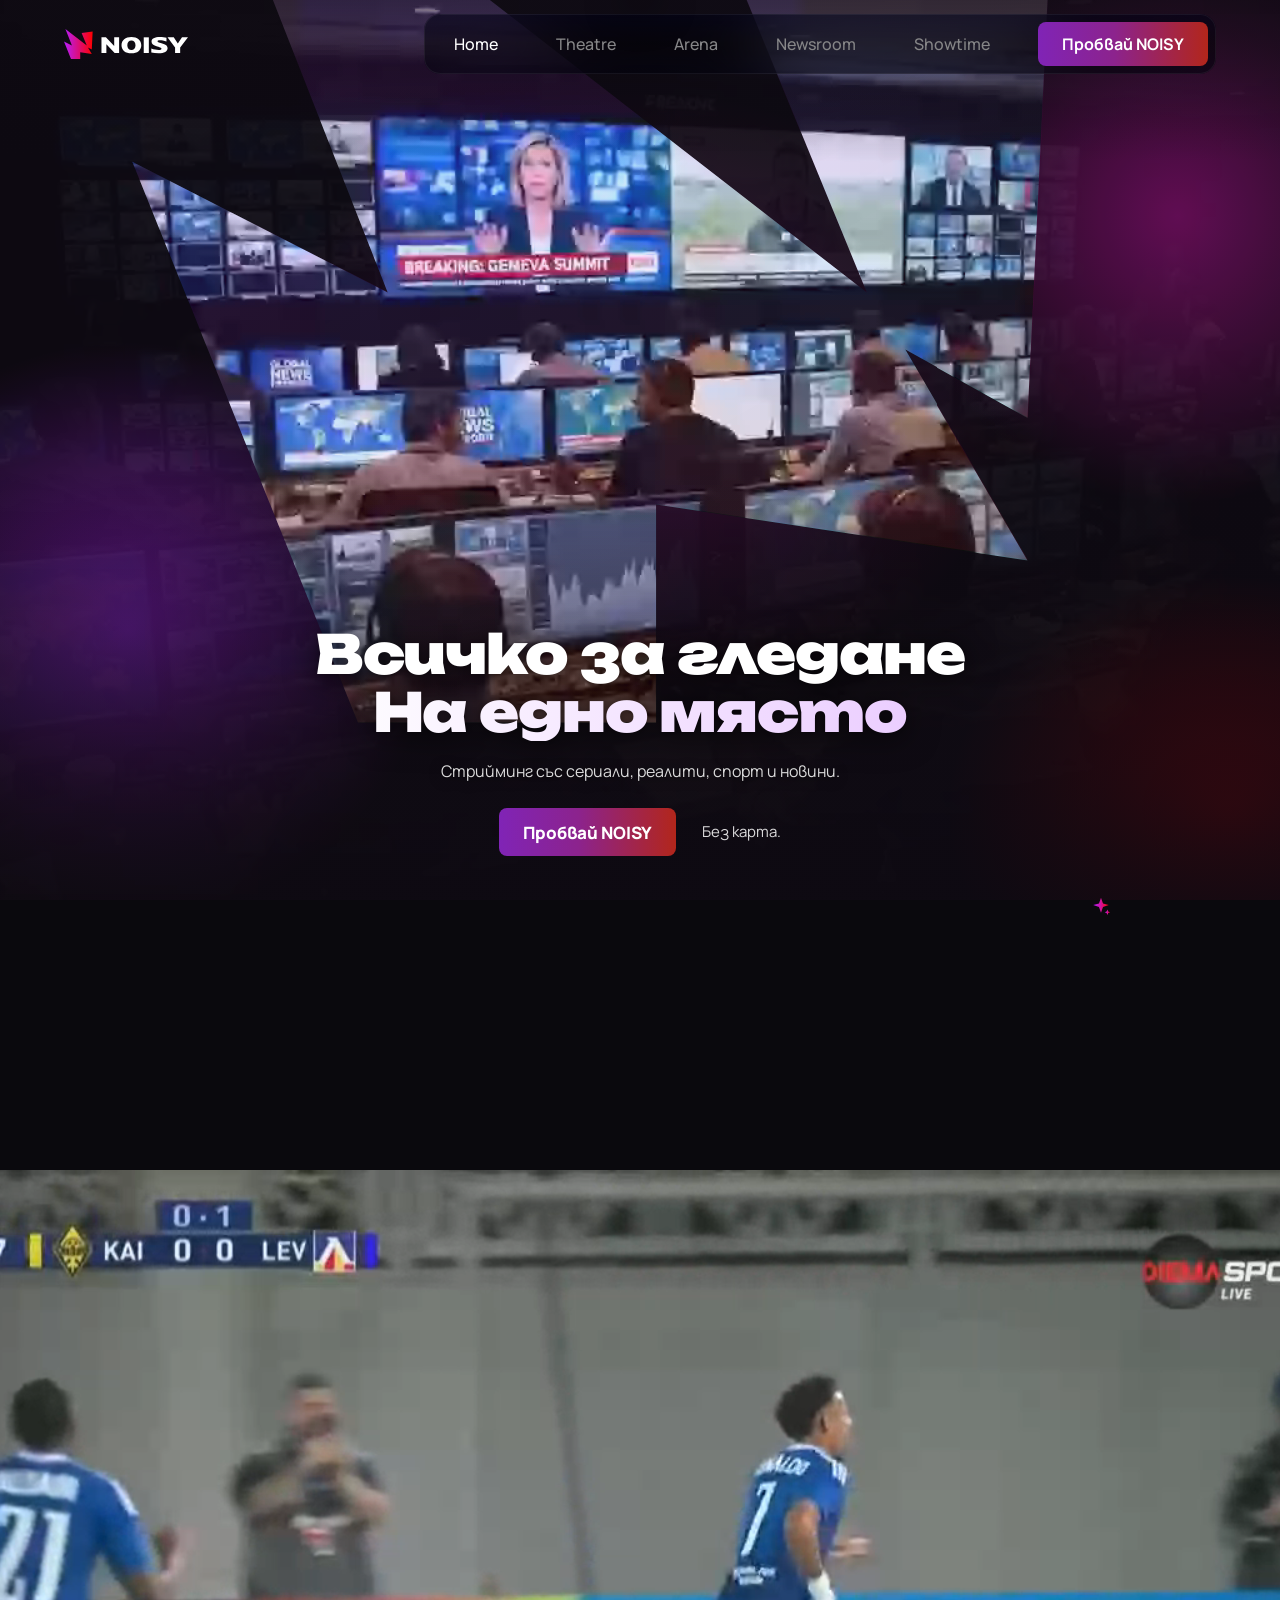
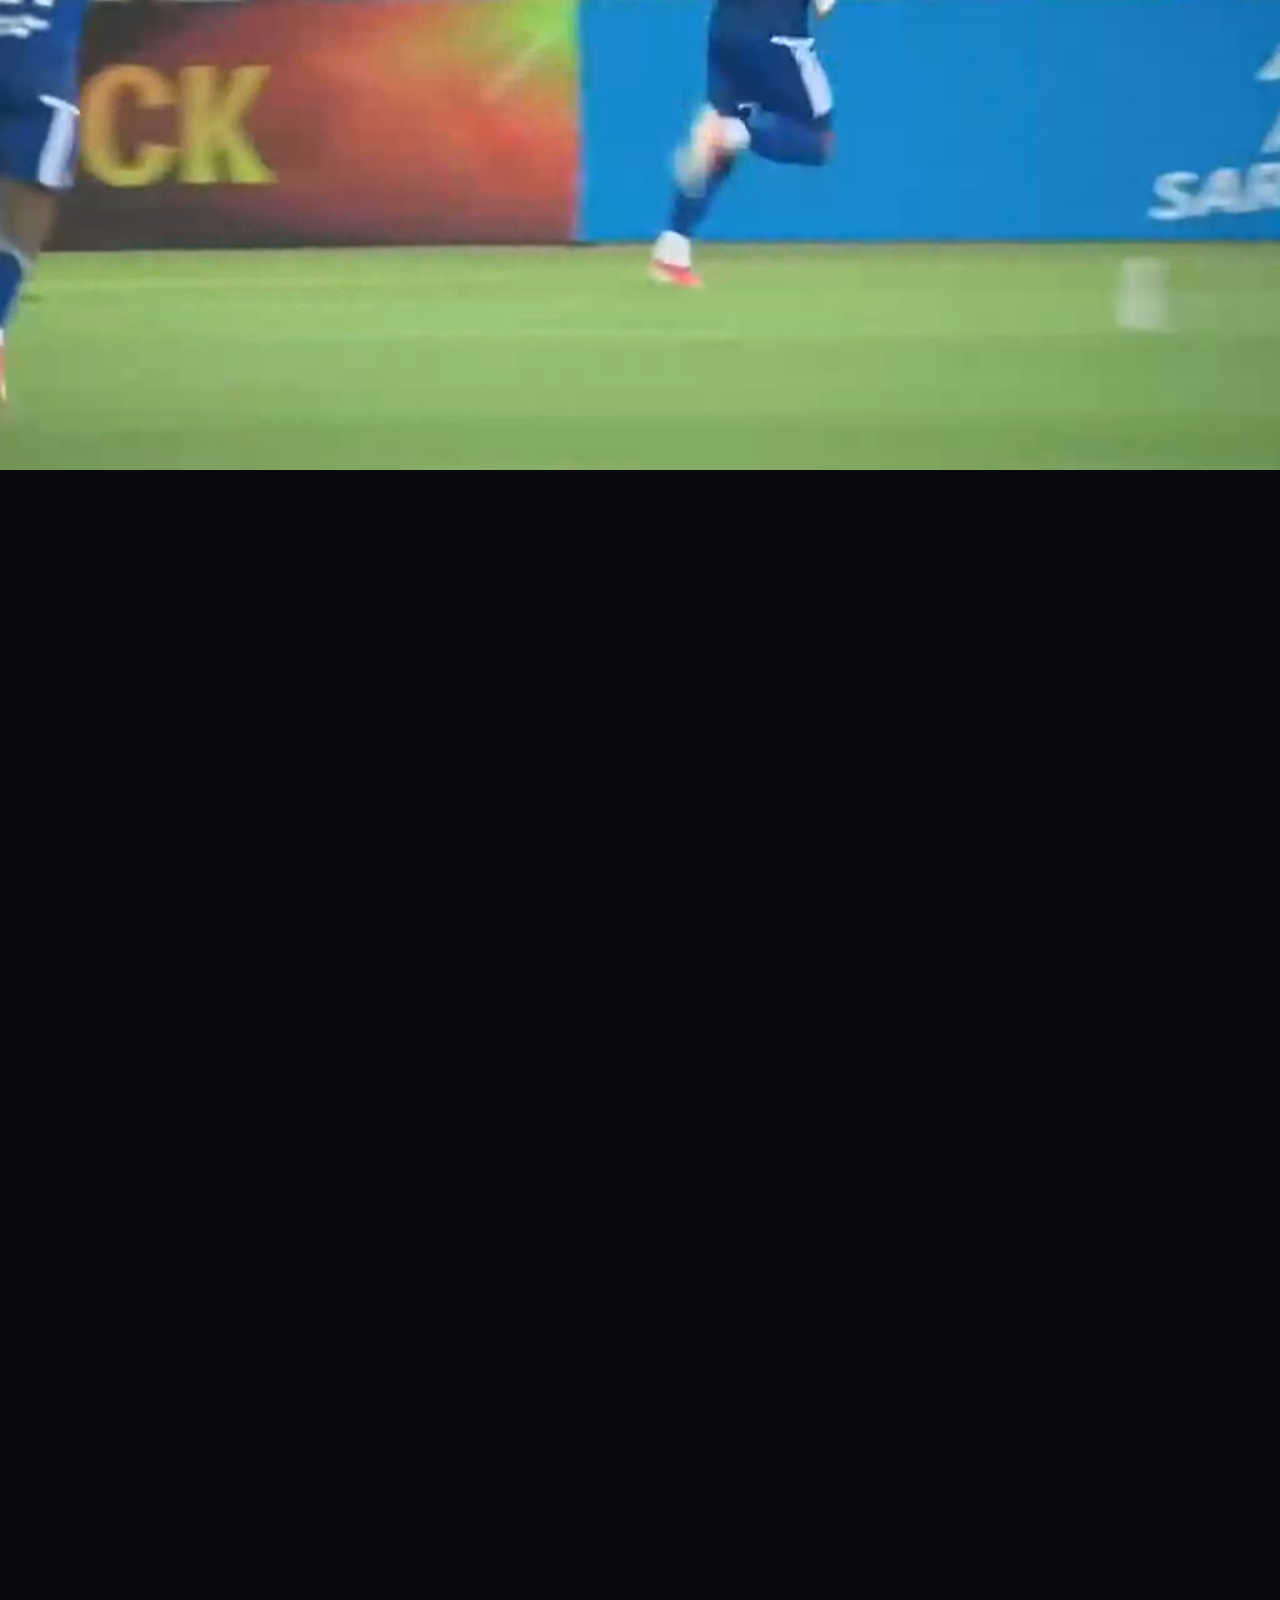
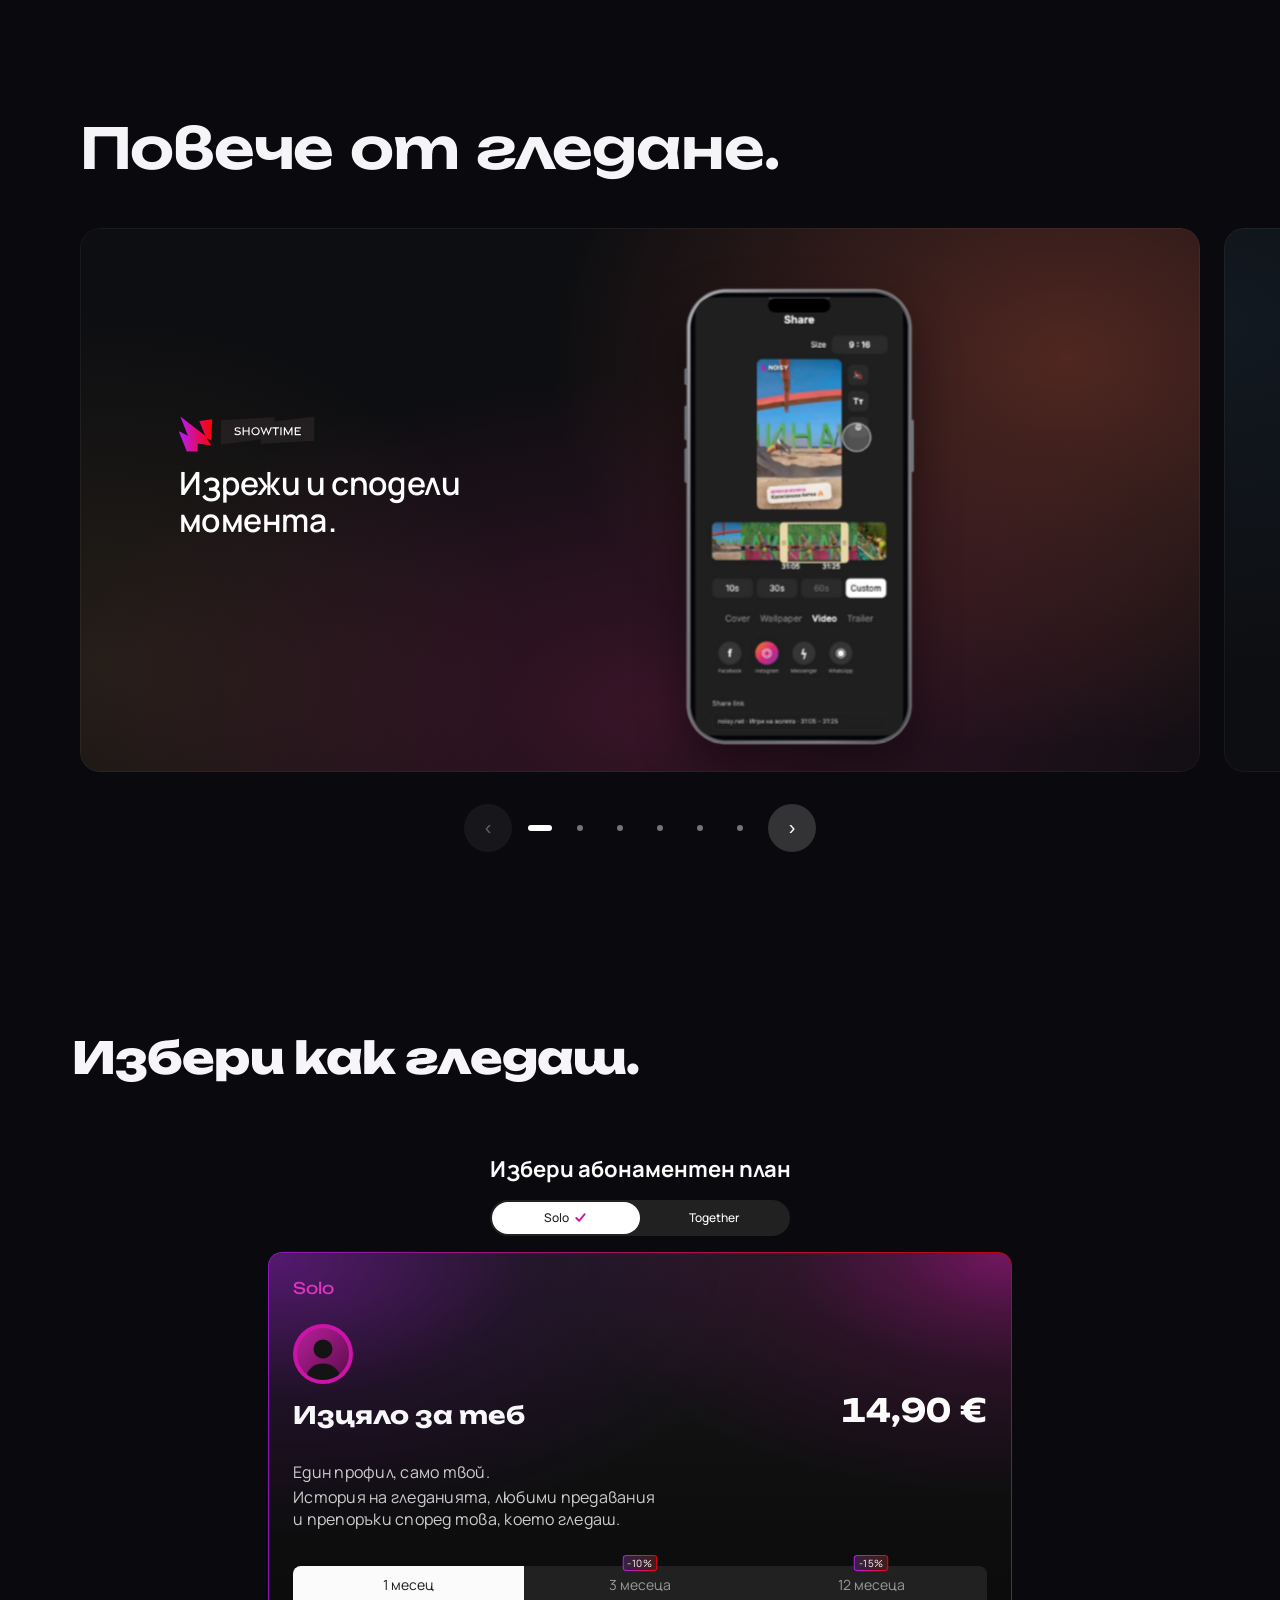
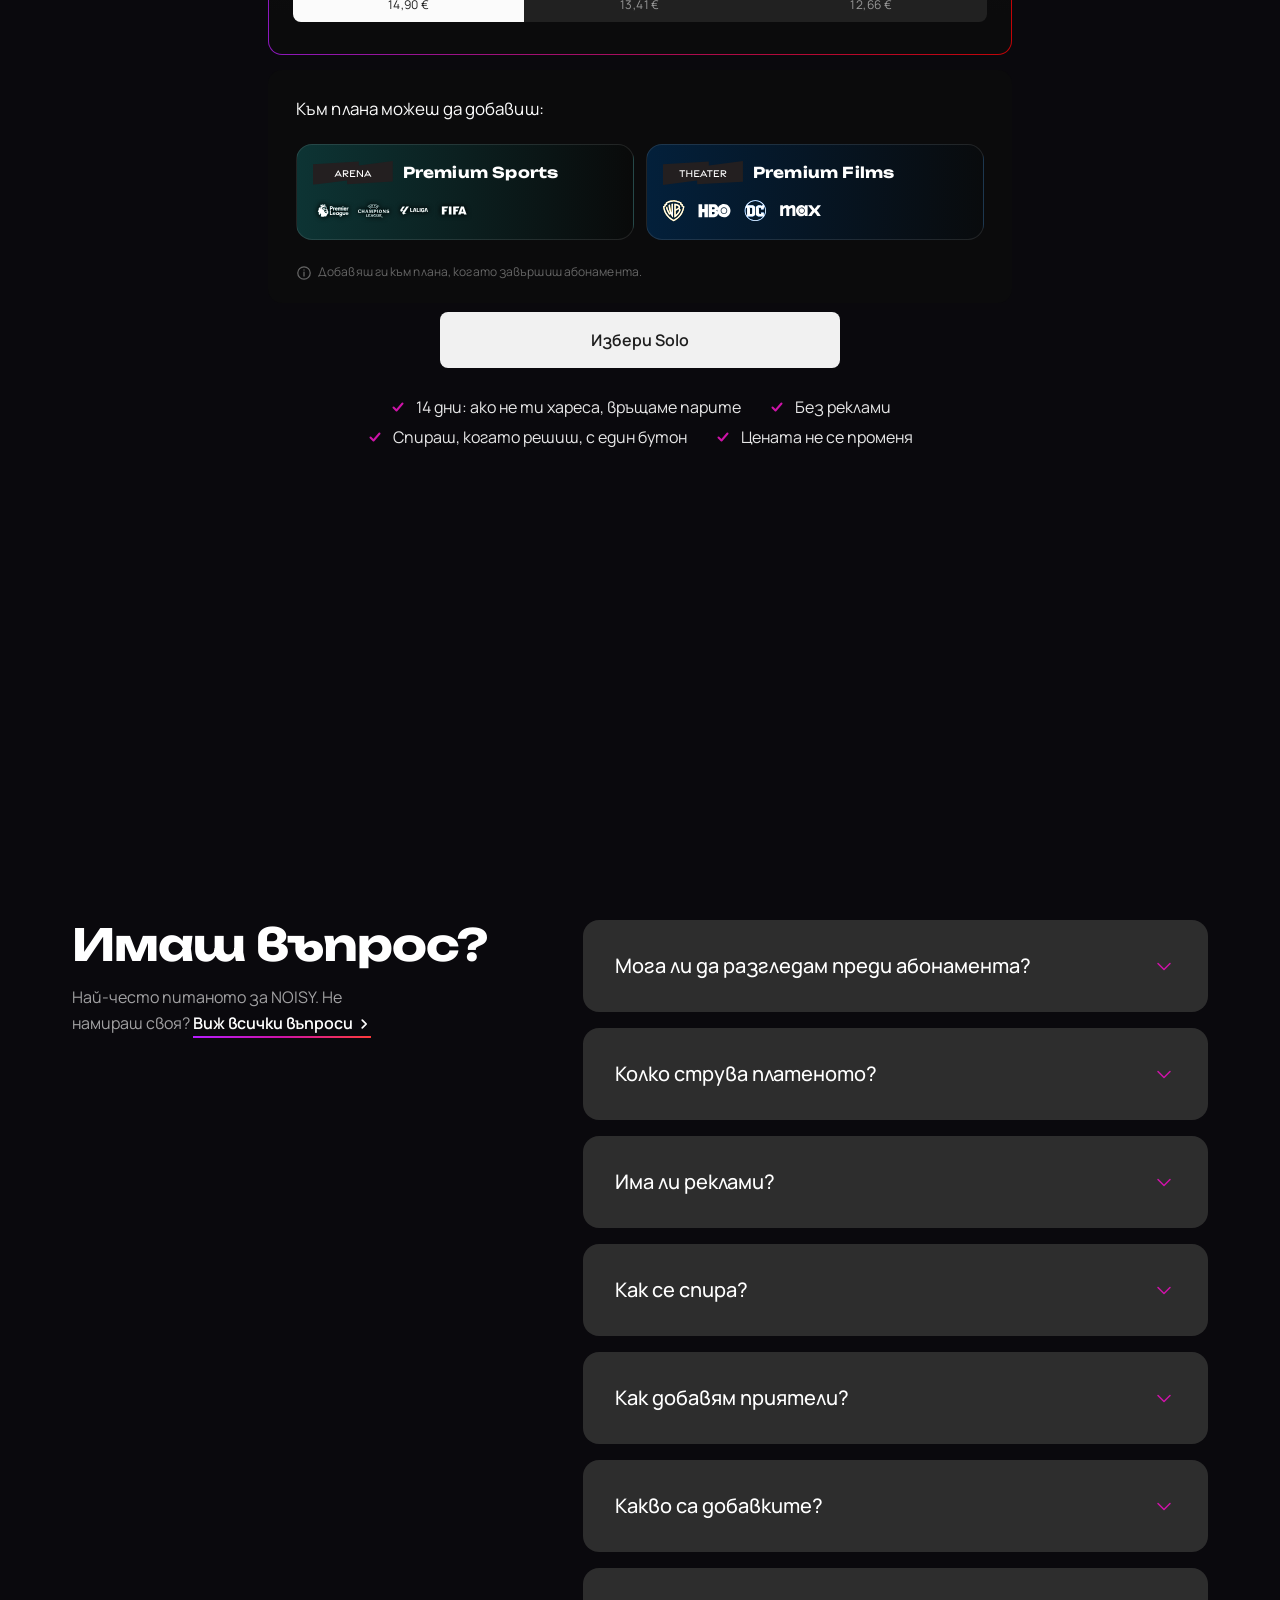
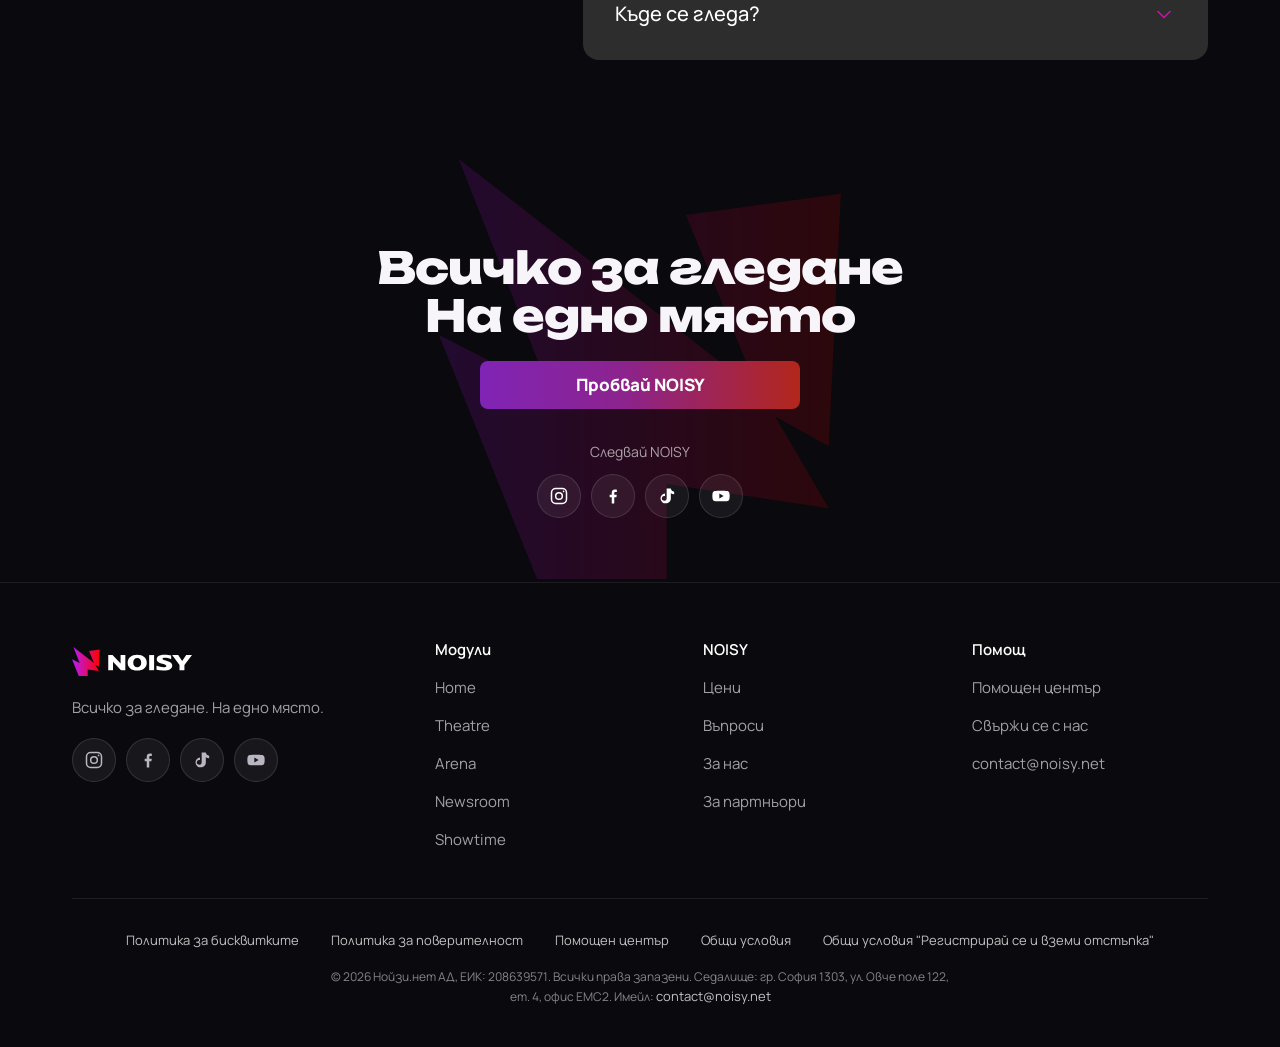
==== index.html @ 82e8d41b "v28: hero fits viewport, CTA no longer cut on short laptop screens Co-Authored-By: Claude Opus 5.5 <" ====
<!doctype html>
<html lang="bg">
<head><script>/* ако браузърът не пуска H.264 (напр. Chromium), видеата се зареждат като WebM */(function(){var t=document.createElement('video');if(t.canPlayType('video/mp4; codecs="avc1.42E01E"'))return;var sw=function(u){return typeof u=='string'?u.replace(/\.mp4(\?|#|$)/,'.webm$1'):u};var P=HTMLMediaElement.prototype,d=Object.getOwnPropertyDescriptor(P,'src');Object.defineProperty(P,'src',{get:d.get,set:function(u){d.set.call(this,sw(u))},configurable:true});var sa=Element.prototype.setAttribute;P.setAttribute=function(n,v){return sa.call(this,n,n==='src'?sw(v):v)};function fix(){[].forEach.call(document.querySelectorAll('video[src],video source[src]'),function(x){var s=x.getAttribute('src');if(/\.mp4/.test(s)){sa.call(x,'src',sw(s));var v=x.closest?x.closest('video'):x;if(v){v.load();if(v.autoplay){var p=v.play();if(p&&p.catch)p.catch(function(){})}}}})}document.addEventListener('DOMContentLoaded',fix)})();</script>
<meta charset="utf-8"><meta name="description" content="NOISY: сериали, реалити, спорт и новини на едно място. Без реклами."><meta name="theme-color" content="#0A090D"><link rel="icon" type="image/svg+xml" href="assets/symbol.svg"><meta property="og:title" content="NOISY"><meta property="og:description" content="Всичко за гледане на едно място."><meta property="og:image" content="vid/kap.jpg">
<link rel="icon" href="assets/logo.svg" type="image/svg+xml">
<meta name="viewport" content="width=device-width, initial-scale=1, viewport-fit=cover">
<title>NOISY · v28</title>
<meta name="description" content="Сериали и филми, реалити, спорт на живо и новини на едно място. Пробвай NOISY.">
<link rel="preconnect" href="https://fonts.googleapis.com">
<link rel="preconnect" href="https://fonts.gstatic.com" crossorigin>
<link href="https://fonts.googleapis.com/css2?family=Manrope:wght@400;500;600;700;800&family=Unbounded:wght@400;500;600;700&family=Roboto:wght@400&display=swap" rel="stylesheet">
<style>
/* NOISY v8 · по целия разговор от 05.10 + бележките на Коста от вечерта. Мобилно първо.
   Горе е съдържанието: интро → хиро (Apple галерията се подава отдолу) → телевизорът → плаващите клипове (като Netflix Ads)
   → функциите (Apple „Get the highlights“ с видео и истинските екрани от Figma) → споделяне → Showtime → рийлове скоро
   → цени → устройства → ЧЗВ → футър. Кадрите са за вътрешен мокъп (img/SOURCES.md, vid/SOURCES.md). */
:root{
  --bg:#0A090D;--bg2:#101016;--card:#18171E;--card2:#232229;
  --ink:#F7F5FA;--mute:rgba(247,245,250,.68);--dim:rgba(247,245,250,.46);--line:rgba(255,255,255,.1);--line2:rgba(255,255,255,.2);
  --magenta:#CE13A8;--red:#FF0000;
  --spectrum:linear-gradient(90deg,#B61DFF 0%,#CE13A8 33%,#FF0000 100%);
  --ease:cubic-bezier(.4,0,.6,1);--out:cubic-bezier(.2,.7,.2,1);
  --g:16px;
  color-scheme:dark;
}
@media (min-width:768px){:root{--g:32px}}
*{box-sizing:border-box}
html{-webkit-text-size-adjust:100%;scroll-behavior:smooth;overflow-x:clip}
body{margin:0;background:var(--bg);color:var(--ink);font-family:Manrope,system-ui,-apple-system,sans-serif;font-size:17px;line-height:1.5;overflow-x:clip;-webkit-font-smoothing:antialiased}
a{color:inherit;text-decoration:none}
button{font:inherit;color:inherit}
img,video{display:block;max-width:100%}
.num{font-family:Unbounded,Manrope,sans-serif;font-weight:700;font-variant-numeric:tabular-nums}
.w{max-width:1200px;margin:0 auto;padding:0 var(--g)}
:focus-visible{outline:2px solid #fff;outline-offset:3px;border-radius:8px}
.btn{display:inline-flex;align-items:center;justify-content:center;gap:8px;min-height:48px;padding:0 24px;border-radius:980px;border:0;cursor:pointer;font-weight:800;font-size:17px;white-space:nowrap;transition:transform .3s var(--ease),box-shadow .3s var(--ease),background .3s var(--ease)}
.btn-p{background:var(--spectrum);color:#fff}
.btn-p:hover{transform:translateY(-1px);box-shadow:0 12px 36px rgba(206,19,168,.4)}
.btn-s{background:rgba(255,255,255,.08);box-shadow:inset 0 0 0 1px var(--line2)}
.btn-s:hover{background:rgba(255,255,255,.14)}
.chip{display:inline-flex;align-items:center;gap:6px;height:28px;padding:0 11px;border-radius:980px;background:rgba(10,9,13,.62);font-size:12px;font-weight:700;white-space:nowrap;backdrop-filter:blur(12px);-webkit-backdrop-filter:blur(12px);box-shadow:inset 0 0 0 1px rgba(255,255,255,.14)}
.chip.live{background:var(--red);box-shadow:none}
.chip.free{background:#1F7A4D;box-shadow:none}
.chip.live::before{content:"";width:6px;height:6px;border-radius:50%;background:#fff;animation:pulse 1.6s var(--ease) infinite}
@keyframes pulse{50%{opacity:.3}}
.anchor{position:relative}
.sec{padding:88px 0 0}
@media (min-width:1024px){.sec{padding:128px 0 0}}
.kick{font-size:14px;font-weight:700;color:var(--mute);margin:0 0 10px}
.h2{font-size:32px;line-height:1.08;letter-spacing:-.02em;font-weight:800;margin:0}
.lead{font-size:17px;color:var(--mute);margin:12px 0 0;max-width:46ch}
@media (min-width:1024px){.h2{font-size:53px}.lead{font-size:19px}}
/* появяване при скрол (Лили: scroll-triggered reveals) */
/* появяване при скрол (Лили: scroll-triggered reveals). Мазно като Apple: дълга крива, малко движение, леко размазване, елементите влизат един след друг */
:root{--rev:cubic-bezier(.16,1,.3,1)}
.rv,.rvk > *{opacity:0;transform:translate3d(0,36px,0) scale(.985);filter:blur(6px);transition:opacity 1.1s var(--rev),transform 1.2s var(--rev),filter 1.1s var(--rev);transition-delay:calc(var(--d,0) * 1ms);will-change:opacity,transform}
.rv.in,.rvk.in > *{opacity:1;transform:none;filter:none}
.rv.d1{--d:90}.rv.d2{--d:180}.rv.d3{--d:270}
.rvk.in > :nth-child(2){--d:80}.rvk.in > :nth-child(3){--d:160}.rvk.in > :nth-child(4){--d:240}.rvk.in > :nth-child(5){--d:320}.rvk.in > :nth-child(6){--d:400}.rvk.in > :nth-child(7){--d:480}
/* телевизорът и каруселът се „отварят“ при влизане */
.grow{transform:scale(.92);opacity:.4;border-radius:28px;transition:transform 1.3s var(--rev),opacity 1s var(--rev)}
.grow.in{transform:none;opacity:1}
/* хирото леко се отдалечава, докато скролваш (само transform, без да тежи) */
.hin{transform:translate3d(0,calc(var(--hp,0) * -60px),0);opacity:calc(1 - var(--hp,0) * 1.2)}

/* ===== v9 · съобщения от групата, които изскачат отдясно (идеята от v5), по едно при влизане в секция ===== */
.toast{position:fixed;right:12px;bottom:92px;z-index:55;width:min(270px,calc(100vw - 96px));display:flex;gap:10px;align-items:flex-start;padding:10px 12px;border-radius:18px;background:rgba(20,20,24,.94);backdrop-filter:blur(14px);-webkit-backdrop-filter:blur(14px);box-shadow:0 14px 40px rgba(0,0,0,.55),inset 0 0 0 1px rgba(255,255,255,.1);transform:translateX(120%);opacity:0;transition:transform .6s cubic-bezier(.16,1,.3,1),opacity .4s;cursor:pointer}
.toast.on{transform:none;opacity:1}
.toast i{flex:none;width:34px;height:34px;border-radius:50%;display:grid;place-items:center;font-style:normal;font-size:16px;background:linear-gradient(135deg,#F58529,#DD2A7B,#8134AF)}
.toast b{display:block;font-size:12px;color:var(--mute)}
.toast span{display:block;font-size:14px;line-height:1.35}
.toast small{display:block;margin-top:2px;font-size:10px;color:var(--dim)}
@media (min-width:1024px){.toast{right:24px;bottom:110px;width:300px}}
/* ===== v9 · асистентът (мокъп на Fin от Intercom, отговорите са от ЧЗВ) ===== */
.fab{position:fixed;right:12px;bottom:16px;z-index:56;display:flex;align-items:center;gap:8px;height:52px;padding:0 18px 0 14px;border:0;border-radius:980px;background:#fff;color:#0A090D;font:inherit;font-size:14px;font-weight:800;box-shadow:0 12px 30px rgba(0,0,0,.45);cursor:pointer;transform:translateY(140%);transition:transform .5s cubic-bezier(.16,1,.3,1)}
.fab.on{transform:none}
.fab svg{width:22px;height:22px;fill:url(#gsp)}
.bot{position:fixed;right:12px;bottom:80px;z-index:57;width:min(380px,calc(100vw - 24px));height:min(560px,calc(100svh - 120px));display:flex;flex-direction:column;border-radius:22px;background:#15141A;box-shadow:0 30px 80px rgba(0,0,0,.6),inset 0 0 0 1px rgba(255,255,255,.1);overflow:hidden;transform:translateY(20px) scale(.96);transform-origin:100% 100%;opacity:0;pointer-events:none;transition:transform .45s cubic-bezier(.16,1,.3,1),opacity .3s}
.bot.on{transform:none;opacity:1;pointer-events:auto}
.bot header{display:flex;align-items:center;gap:10px;padding:14px 14px 12px;border-bottom:1px solid var(--line)}
.bot header .av{width:36px;height:36px;border-radius:50%;display:grid;place-items:center;background:var(--spectrum)}
.bot header .av svg{width:20px;height:20px;fill:#fff}
.bot header b{display:block;font-size:15px}.bot header small{font-size:12px;color:#7CFF9B}
.bot header button{margin-left:auto;appearance:none;border:0;width:44px;height:44px;border-radius:50%;background:rgba(255,255,255,.08);color:#fff;font-size:20px;cursor:pointer}
.bot .log{flex:1;overflow-y:auto;padding:14px;display:flex;flex-direction:column;gap:10px;overscroll-behavior:contain}
.bot .q,.bot .a{max-width:86%;padding:10px 14px;border-radius:18px;font-size:14px;line-height:1.45;animation:inUp .35s var(--out) both}
.bot .a{align-self:flex-start;background:#24232B}
.bot .q{align-self:flex-end;background:#3797F0}
.bot .a .rec{display:flex;gap:10px;align-items:center;margin-top:8px;padding:8px;border-radius:12px;background:#15141A;cursor:pointer}
.bot .a .rec img{width:56px;height:78px;border-radius:8px;object-fit:cover}
.bot .a .rec b{display:block;font-size:14px}.bot .a .rec small{font-size:12px;color:var(--mute)}
.bot .dots{align-self:flex-start;display:flex;gap:4px;padding:14px;border-radius:18px;background:#24232B}
.bot .dots i{width:7px;height:7px;border-radius:50%;background:rgba(255,255,255,.6);animation:dot 1s infinite}
.bot .dots i:nth-child(2){animation-delay:.15s}.bot .dots i:nth-child(3){animation-delay:.3s}
@keyframes dot{50%{transform:translateY(-4px);opacity:.4}}
.bot .sug{display:flex;gap:6px;overflow-x:auto;scrollbar-width:none;padding:0 14px 10px}
.bot .sug::-webkit-scrollbar{display:none}
.bot .sug button{flex:none;appearance:none;border:0;font:inherit;font-size:13px;font-weight:700;min-height:40px;padding:0 14px;border-radius:980px;background:rgba(255,255,255,.08);color:#fff;cursor:pointer;white-space:nowrap}
.bot form{display:flex;gap:8px;padding:10px 14px 14px;border-top:1px solid var(--line)}
.bot input{flex:1;min-width:0;height:44px;padding:0 14px;border-radius:980px;border:1px solid var(--line2);background:#0F0E13;color:#fff;font:inherit;font-size:16px}
.bot form button{appearance:none;border:0;width:44px;height:44px;border-radius:50%;background:var(--spectrum);color:#fff;font-size:18px;cursor:pointer}
.bot .note{padding:0 14px 8px;font-size:10px;color:var(--dim)}
/* ===== прогрес бар (Боби) ===== */
.progress{position:fixed;left:0;top:0;height:3px;width:100%;z-index:70;transform-origin:0 50%;transform:scaleX(0);background:var(--spectrum);opacity:0;transition:opacity .4s var(--ease)}
.progress.on{opacity:1}

/* ===== хедър: бутонът се качва тук при скрол ===== */
.hdr{position:sticky;top:0;z-index:50;transition:background .35s var(--ease),box-shadow .35s var(--ease)}
.hdr.solid{background:rgba(10,9,13,.86);backdrop-filter:blur(16px);-webkit-backdrop-filter:blur(16px);box-shadow:0 1px 0 var(--line)}
.hdr .w{display:flex;align-items:center;gap:20px;height:60px}
.hdr .logo img{height:24px;width:auto}
.hdr nav{display:none;gap:22px;font-size:14px;color:var(--mute)}
.hdr nav a{display:inline-flex;align-items:center;min-height:44px}
.hdr nav a:hover{color:var(--ink)}
.hdr .sp{flex:1}
.hdr .login{font-size:14px;font-weight:700;color:var(--mute);display:inline-flex;align-items:center;min-height:44px;padding:0 6px}
.hdr .cta{min-height:44px;height:44px;padding:0;max-width:0;overflow:hidden;font-size:14px;opacity:0;visibility:hidden;border:0;transform:translateY(-6px);pointer-events:none;transition:opacity .35s var(--ease),transform .35s var(--ease),max-width .45s var(--ease),padding .45s var(--ease),visibility 0s .45s}
.hdr.cta-on .cta{opacity:1;visibility:visible;transform:none;pointer-events:auto;max-width:220px;padding:0 16px;transition-delay:0s}
@media (min-width:1024px){.hdr nav{display:flex}.hdr .w{height:72px}}


/* ===== прогрес бар (Боби) ===== */
.progress{position:fixed;left:0;top:0;height:3px;width:100%;z-index:70;transform-origin:0 50%;transform:scaleX(0);background:var(--spectrum);opacity:0;transition:opacity .4s var(--ease)}
.progress.on{opacity:1}
/* ===== хедър: бутонът се качва тук при скрол ===== */
.hdr{position:sticky;top:0;z-index:50;transition:background .35s var(--ease),box-shadow .35s var(--ease)}
.hdr.solid{background:rgba(10,9,13,.86);backdrop-filter:blur(16px);-webkit-backdrop-filter:blur(16px);box-shadow:0 1px 0 var(--line)}
.hdr .w{display:flex;align-items:center;gap:20px;height:60px}
.hdr .logo img{height:24px;width:auto}
.hdr nav{display:none;gap:22px;font-size:14px;color:var(--mute)}
.hdr nav a{display:inline-flex;align-items:center;min-height:44px}
.hdr nav a:hover{color:var(--ink)}
.hdr .sp{flex:1}
.hdr .login{font-size:14px;font-weight:700;color:var(--mute);display:inline-flex;align-items:center;min-height:44px;padding:0 6px}
.hdr .cta{min-height:44px;height:44px;padding:0 16px;font-size:14px;opacity:0;transform:translateY(-6px);pointer-events:none;transition:opacity .35s var(--ease),transform .35s var(--ease)}
.hdr.cta-on .cta{opacity:1;transform:none;pointer-events:auto}
@media (min-width:1024px){.hdr nav{display:flex}.hdr .w{height:72px}}

/* ===== 1 · ХИРО: без лого, без видео. Отдолу се подава телевизорът (~20% от екрана на телефона) ===== */
.hero{position:relative;text-align:center;padding:16px 0 8px;isolation:isolate;min-height:calc(80svh - 96px);display:flex;flex-direction:column;justify-content:center;overflow:hidden}
.hero .glow{position:absolute;inset:-10% -20% auto;height:640px;z-index:-1;filter:blur(80px);opacity:.7;background:radial-gradient(40% 50% at 30% 40%,rgba(206,19,168,.55),transparent 70%),radial-gradient(40% 50% at 70% 45%,rgba(160,10,50,.55),transparent 70%)}
.hero .adtag{display:none;margin:0 auto 16px}
.hero[data-from] .adtag{display:inline-flex}
.hero h1{font-size:38px;line-height:1.08;letter-spacing:-.025em;font-weight:800;margin:0 auto;max-width:none;text-wrap:balance}
.hero .sub{font-size:17px;color:rgba(247,245,250,.8);margin:16px auto 0;max-width:33ch}
.hero .ctas{display:flex;flex-direction:column;align-items:center;gap:10px;margin-top:28px}
.hero .ctas .btn{width:100%;max-width:320px}
.hero .fine{font-size:14px;color:var(--mute)}
@media (min-width:1024px){.hero{min-height:calc(74svh - 72px);padding-top:40px}.hero h1{font-size:80px;max-width:13ch}.hero .sub{font-size:21px;max-width:44ch}.hero .ctas{flex-direction:row;justify-content:center}.hero .ctas .btn{width:auto}}

/* ===== 2 · ТЕЛЕВИЗОРЪТ (от v5): табовете с розовите точки, всяка плочка се пуска ===== */
.mods{padding-top:8px}
.mods #frame{margin-top:12px!important}
/* ===== v5 · интерактивният телевизор: истински екрани, преглед 12 сек, после „Продължи да гледаш“ ===== */
#frame{position:relative}
#frame .tv{aspect-ratio:16/9;border:6px solid #26252B;border-radius:18px;transform:none!important;transition:none}
.tvui{position:absolute;inset:0;display:flex;flex-direction:column;background:#0B0A0F;text-align:left}
.tbar{display:flex;align-items:center;gap:22px;height:64px;padding:0 26px;flex:none}
.tbar img{height:22px;width:auto}
.tbar nav{display:flex;gap:6px}
.tbar nav button{appearance:none;border:0;background:none;color:var(--mute);font-size:17px;font-weight:600;padding:9px 16px;border-radius:980px;cursor:pointer;position:relative;transition:background .3s var(--ease),color .3s var(--ease)}
.tbar nav button:hover{color:#fff;background:rgba(255,255,255,.08)}
.tbar nav button.on{color:#fff;background:rgba(255,255,255,.16)}
.tbar nav button i{position:absolute;right:6px;top:6px;width:7px;height:7px;border-radius:50%;background:var(--magenta);box-shadow:0 0 0 0 rgba(206,19,168,.7);animation:ping 1.8s infinite}
.tbar nav button.on i{display:none}
@keyframes ping{0%{box-shadow:0 0 0 0 rgba(206,19,168,.7)}70%{box-shadow:0 0 0 10px rgba(206,19,168,0)}100%{box-shadow:0 0 0 0 rgba(206,19,168,0)}}
.tsp{flex:1}.ttime{font-weight:700;font-size:17px}
.tscreens{position:relative;flex:1;overflow:hidden}
.tscr{position:absolute;inset:0;padding:0 20px 18px;display:flex;flex-direction:column;gap:14px;opacity:0;transform:translateX(24px);transition:opacity .45s var(--ease),transform .55s var(--out);pointer-events:none;overflow:hidden}
.tscr.on{opacity:1;transform:none;pointer-events:auto}
.tban{position:relative;flex:0 0 52%;border-radius:14px;overflow:hidden;isolation:isolate;cursor:pointer}
.tban video,.tban img{position:absolute;inset:0;width:100%;height:100%;object-fit:cover;z-index:-2}
.tban video{transform:scale(1.14);transform-origin:20% 80%}
.tban::after{content:"";position:absolute;inset:0;z-index:-1;background:linear-gradient(90deg,rgba(11,10,15,.92) 0%,rgba(11,10,15,.45) 42%,transparent 70%)}
.tbc{position:absolute;left:28px;bottom:26px}
.tbc .chip{height:26px;font-size:12px}
.tbc h3{font-size:40px;line-height:1.05;margin:12px 0 4px;letter-spacing:-.02em}
.tbc p{font-size:14px;color:var(--mute);margin:0}
.tbb{display:flex;gap:8px;margin-top:16px}
.tbb span{font-size:14px;font-weight:800;padding:10px 18px;border-radius:980px}
.tbb .b1{background:#fff;color:#0A090D;position:relative}
.tbb .b2{background:rgba(255,255,255,.16)}
.pulse{animation:glow 1.6s var(--ease) infinite}
@keyframes glow{0%,100%{box-shadow:0 0 0 0 rgba(255,255,255,.6)}50%{box-shadow:0 0 0 10px rgba(255,255,255,0)}}
.trow small{display:block;font-size:14px;font-weight:700;color:var(--mute);margin:0 0 8px}
.tcards{display:grid;grid-template-columns:repeat(5,minmax(0,1fr));gap:10px}
.tcards.p8{grid-template-columns:repeat(8,minmax(0,1fr))}
.tcards.v6{grid-template-columns:repeat(6,minmax(0,1fr))}
.tc{position:relative;aspect-ratio:16/9;border-radius:9px;overflow:hidden;cursor:pointer;background:#1a1920 center/cover no-repeat;transition:transform .3s var(--out),box-shadow .3s var(--ease)}
.tc:hover{transform:scale(1.05);box-shadow:0 0 0 2px #fff,0 12px 30px rgba(0,0,0,.5);z-index:2}
.tc.p{aspect-ratio:2/3}.tc.v{aspect-ratio:9/14}
.tc b{position:absolute;left:0;bottom:0;height:4px;background:var(--magenta)}
.tc em{position:absolute;right:6px;bottom:6px;font-style:normal;font-size:12px;font-weight:800;background:rgba(0,0,0,.65);padding:3px 7px;border-radius:6px}
.tc span{position:absolute;left:8px;bottom:8px;right:8px;font-size:12px;font-weight:700;text-shadow:0 2px 8px rgba(0,0,0,.9)}
.tc.v::after,.tc.p::after{content:"";position:absolute;inset:0;background:linear-gradient(transparent 55%,rgba(0,0,0,.75))}
.tc.v span,.tc.p span{z-index:1}
.tc.hot{box-shadow:0 0 0 3px var(--magenta);animation:hot 1.5s var(--ease) infinite}
@keyframes hot{50%{box-shadow:0 0 0 3px var(--magenta),0 0 26px 6px rgba(206,19,168,.55)}}
/* Arena */
.tarena{flex:1;display:grid;grid-template-columns:minmax(0,1fr) 300px;gap:14px;min-height:0}
.tarena .tban{flex:none;height:100%}
.tside{border-radius:14px;background:#15141B;padding:18px;display:flex;flex-direction:column;gap:12px;font-size:12px}
.tside .sc{display:flex;justify-content:space-between;align-items:center;font-weight:700;font-size:14px}
.tside .num{font-size:40px}
.tside .stat{font-size:12px}
.tside .ev{font-size:12px}
.tside .next{margin-top:auto;display:grid;grid-template-columns:1fr 1fr;gap:8px}
/* Newsroom */
.tnews{flex:1;display:grid;grid-template-columns:1.25fr 1fr;gap:14px;min-height:0}
.tnews .tban{flex:none;height:100%}
.tlist{display:flex;flex-direction:column;gap:8px}
.tli{display:flex;gap:12px;align-items:center;padding:12px;border-radius:12px;background:#15141B;cursor:pointer;transition:background .3s}
.tli:hover{background:#201F27}
.tli svg{width:40px;height:40px;flex:none}
.tli b{display:block;font-size:14px}.tli small{font-size:12px;color:var(--mute)}
/* плейърът */
.tplayer{position:absolute;inset:0;z-index:10;background:#000;opacity:0;pointer-events:none;transition:opacity .45s var(--ease)}
.tplayer.on{opacity:1;pointer-events:auto}
.tplayer video,.tplayer img{position:absolute;inset:0;width:100%;height:100%;object-fit:cover}
.tplayer img.kb{animation:kb 12s linear forwards}
@keyframes kb{from{transform:scale(1)}to{transform:scale(1.14)}}
.tplayer::after{content:"";position:absolute;inset:0;background:linear-gradient(180deg,rgba(0,0,0,.5),transparent 20%,transparent 70%,rgba(0,0,0,.85));pointer-events:none}
.ptopbar{position:absolute;left:22px;right:22px;top:20px;display:flex;justify-content:space-between;align-items:center;z-index:2}
.px{appearance:none;border:0;width:44px;height:44px;border-radius:50%;background:rgba(0,0,0,.55);font-size:24px;cursor:pointer}
.pfoot{position:absolute;left:28px;right:28px;bottom:24px;z-index:2}
.ptitle{font-size:28px;font-weight:800;margin-bottom:12px}
.pbar{height:5px;border-radius:980px;background:rgba(255,255,255,.25);overflow:hidden}
.pbar i{display:block;height:100%;width:0;background:var(--spectrum)}
.ptimes{display:flex;justify-content:space-between;font-size:12px;color:var(--mute);margin-top:8px}
.tgate{position:absolute;inset:0;z-index:5;display:grid;place-items:center;background:rgba(6,5,8,.72);backdrop-filter:blur(14px);-webkit-backdrop-filter:blur(14px);opacity:0;pointer-events:none;transition:opacity .5s var(--ease)}
.tgate.on{opacity:1;pointer-events:auto}
.gbox{text-align:center;transform:translateY(16px) scale(.97);transition:transform .6s var(--out)}
.tgate.on .gbox{transform:none}
.gk{font-size:17px;color:var(--mute);margin:0}
.gbox h3{font-size:48px;line-height:1.05;margin:6px 0 10px;letter-spacing:-.02em}
.gs{font-size:17px;color:rgba(247,245,250,.82);margin:0 0 24px}
.gbtns{display:flex;gap:10px;justify-content:center;flex-wrap:wrap}
.gf{font-size:12px;color:var(--dim);margin:16px 0 0}
/* подсказката */
.hint{position:absolute;left:50%;top:-24px;transform:translate(-50%,-100%);display:inline-flex;align-items:center;gap:10px;padding:10px 18px;border-radius:980px;background:rgba(206,19,168,.16);box-shadow:inset 0 0 0 1px rgba(206,19,168,.6);font-size:14px;font-weight:700;white-space:nowrap;transition:opacity .4s var(--ease);animation:bob 2.2s ease-in-out infinite}
.hint .dot{width:9px;height:9px;border-radius:50%;background:var(--magenta);animation:ping 1.8s infinite}
.hint.gone{opacity:0;pointer-events:none}
@keyframes bob{50%{transform:translate(-50%,calc(-100% - 6px))}}
.tvcap{font-size:14px;color:var(--mute);margin:18px 0 0}
@media (max-width:900px){
  #frame .tv{aspect-ratio:3/4}
  .tbar{height:58px;gap:10px;padding:0 8px}.tbar img{display:none}.tbar nav{gap:2px}.tbar nav button{font-size:12px;padding:0 8px;min-height:44px}.ttime{display:none}
  .tscr{padding:0 10px 10px;gap:10px;overflow-y:auto}
  .tban{flex:0 0 44%}.tbc{left:16px;bottom:16px}.tbc h3{font-size:24px}.tbb span{font-size:12px;padding:8px 12px}
  .tcards,.tcards.p8,.tcards.v6{grid-template-columns:repeat(3,minmax(0,1fr))}
  .tcards > :nth-child(n+7){display:none}
  .tarena,.tnews{grid-template-columns:minmax(0,1fr);overflow-y:auto}.tarena .tban,.tnews .tban{height:220px}
  .gbox h3{font-size:28px}.gs{font-size:14px;padding:0 16px}.ptitle{font-size:17px}
  .hint{font-size:12px;top:-16px}
}

#frame{margin:56px auto 0;width:min(1180px,calc(100% - 2*var(--g)))}
.nudge{display:flex;align-items:center;justify-content:space-between;gap:14px;flex-wrap:wrap;margin:16px auto 0;width:min(1180px,calc(100% - 2*var(--g)));padding:14px 18px;border-radius:18px;background:rgba(206,19,168,.12);box-shadow:inset 0 0 0 1px rgba(206,19,168,.45);opacity:0;transform:translateY(10px);pointer-events:none;transition:opacity .5s var(--ease),transform .5s var(--out)}
.nudge.on{opacity:1;transform:none;pointer-events:auto}
.nudge p{margin:0;font-weight:700}
.tbar nav button.next{color:#fff;box-shadow:0 0 0 2px var(--magenta);animation:nextp 1.4s var(--ease) infinite}
@keyframes nextp{50%{box-shadow:0 0 0 2px var(--magenta),0 0 18px 4px rgba(206,19,168,.55)}}
@media (max-width:900px){#frame .tv{aspect-ratio:9/14}.tban{flex:0 0 40%}}


/* v8 · телефон: без вътрешен вертикален скрол (не спира страницата), редовете са хоризонтални ленти с по-големи карти */
@media (max-width:900px){
 #frame .tv{aspect-ratio:auto;height:600px}
 .tscr{overflow:hidden;padding:0 0 12px;gap:12px}
 .tscr > .tban,.tarena .tban,.tnews .tban{flex:none;height:220px;margin:0 10px}
 .trow small{padding:0 10px}
 .tcards,.tcards.p8,.tcards.v6{display:grid;grid-auto-flow:column;grid-template-columns:none;grid-auto-columns:44%;gap:8px;overflow-x:auto;overscroll-behavior-x:contain;scroll-snap-type:x mandatory;scrollbar-width:none;padding:0 10px;scroll-padding:0 10px;touch-action:pan-x pan-y}
 .tcards::-webkit-scrollbar{display:none}
 .tcards > *{scroll-snap-align:start}
 .tcards > :nth-child(n+7){display:block}
 .tcards{grid-auto-columns:min(46%,180px)}
 .tcards.p8{grid-auto-columns:38%}
 .tcards.v6{grid-auto-columns:38%}
 .tc span{font-size:12px}
 .tc em{font-size:12px;right:6px;bottom:6px}
 .tarena,.tnews{display:flex;flex-direction:column;gap:10px;overflow:hidden}
 .tside{margin:0 10px;padding:12px 14px;gap:6px}
 .tside .num{font-size:28px}
 .tside .next{grid-template-columns:1fr 1fr;gap:8px;margin-top:4px}
 .tside .next .tc{aspect-ratio:16/9}
 .tlist{padding:0 10px;gap:6px}
 .tli{padding:10px}
}
/* Showtime в телевизора: Reality Pulse (какво стана снощи, по ивенти) */
.rp{display:flex;flex-direction:column;gap:10px;height:100%;min-height:0}
.rpc{display:flex;gap:6px;overflow-x:auto;scrollbar-width:none;flex:none}
.rpc::-webkit-scrollbar{display:none}
.rpc button{appearance:none;border:0;font:inherit;font-size:14px;font-weight:700;white-space:nowrap;min-height:40px;padding:0 14px;border-radius:980px;background:rgba(255,255,255,.08);color:var(--mute);cursor:pointer}
.rpc button.on{background:#fff;color:#0A090D}
.rph{display:flex;align-items:baseline;gap:8px;flex:none;flex-wrap:wrap}
.rph small{font-size:14px;font-weight:800;color:var(--mute)}
.rph b{font-size:32px;line-height:1}
.rph span{font-size:17px;font-weight:800}
.rph em{font-style:normal;font-size:12px;color:var(--mute);margin-left:auto}
.rpl{display:grid;gap:8px;flex:1;min-height:0;grid-template-rows:repeat(3,minmax(0,1fr))}
.rpe{position:relative;border-radius:12px;overflow:hidden;background:#15141B center/cover;cursor:pointer;transition:box-shadow .4s var(--ease),transform .4s var(--out)}
.rpe::after{content:"";position:absolute;inset:0;background:linear-gradient(90deg,rgba(0,0,0,.75),rgba(0,0,0,.1) 70%)}
.rpe.live{box-shadow:0 0 0 2px var(--magenta),0 0 22px rgba(206,19,168,.45)}
.rpe .rl{position:absolute;left:10px;bottom:10px;z-index:1;display:flex;align-items:center;gap:8px;font-size:14px;font-weight:700}
.rpe .rl svg{width:30px;height:30px;padding:6px;border-radius:8px;background:rgba(0,0,0,.55);stroke:#fff;stroke-width:1.8;fill:none;stroke-linecap:round;stroke-linejoin:round}
.rpe em{position:absolute;right:10px;bottom:12px;z-index:1;font-style:normal;font-size:12px;font-weight:800;color:#FF5FC4}
.rpe .w{position:absolute;right:10px;top:10px;z-index:1;font-size:10px;font-weight:800;letter-spacing:.04em;padding:4px 8px;border-radius:6px;background:#fff;color:#0A090D}
.rpe .pi{position:absolute;left:50%;top:50%;width:30px;height:30px;margin:-15px 0 0 -15px;border-radius:50%;background:rgba(10,9,13,.55);box-shadow:inset 0 0 0 1.5px rgba(255,255,255,.85);z-index:2;pointer-events:none;animation:piP 2s var(--ease) infinite}
.rpe .pi::before{content:"";position:absolute;left:12px;top:9px;border-style:solid;border-width:6px 0 6px 9px;border-color:transparent transparent transparent #fff}
.rpe.tour{transform:scale(1.02)}
.tscr.on.enter[data-s="showtime"] .rpe{animation:inRise .6s cubic-bezier(.3,1.5,.5,1) both;animation-delay:calc(var(--i,0)*90ms + .1s)}
.tscr.on.enter[data-s="showtime"] .rph{animation:inUp .5s var(--out) both}
@media (max-width:900px){.rp{padding:0 10px}}
@media (min-width:901px){.rpl{grid-template-rows:none;grid-template-columns:repeat(3,minmax(0,1fr));flex:none;aspect-ratio:3.4/1}.rph b{font-size:48px}.rpe .rl{font-size:17px}}
/* Theatre в телевизора: по Figma (Theater Home, sm-393): банер с „Гледай“, отметка и споделяне, редът с постерите с оценки, Theatre Premium */
.th{display:flex;flex-direction:column;gap:10px;height:100%;min-height:0}
.thero{position:relative;flex:none;height:176px;border-radius:12px;overflow:hidden;cursor:pointer;isolation:isolate}
.thero video{position:absolute;inset:0;width:100%;height:100%;object-fit:cover;z-index:-2}
.thero::after{content:"";position:absolute;inset:0;z-index:-1;background:linear-gradient(0deg,rgba(11,10,15,.95),rgba(11,10,15,.2) 60%,transparent),linear-gradient(90deg,rgba(11,10,15,.6),transparent 60%)}
.thc{position:absolute;left:14px;right:14px;bottom:22px}
.tlogo{margin:0;font-size:28px;line-height:1;font-weight:800;letter-spacing:-.02em;text-transform:uppercase;text-shadow:0 4px 18px rgba(0,0,0,.7)}
.thc p{margin:4px 0 10px;font-size:12px;color:var(--mute)}
.tha{display:flex;align-items:center;gap:16px}
.wn{display:inline-flex;align-items:center;justify-content:center;height:40px;padding:0 28px;border-radius:8px;background:#F2F2F2;color:#141414;font-size:14px;font-weight:600}
.tha svg{width:22px;height:22px;stroke:#fff;fill:none;stroke-width:1.6;stroke-linejoin:round;stroke-linecap:round}
.dash{position:absolute;left:0;right:0;bottom:8px;display:flex;justify-content:center;gap:5px}
.dash i{width:16px;height:3px;border-radius:3px;background:rgba(255,255,255,.3)}.dash i.on{background:#fff}
.tht{margin:2px 0 0;font-size:17px;font-weight:600;flex:none}
.tpr{display:grid;grid-auto-flow:column;grid-auto-columns:36%;gap:10px;overflow-x:auto;scrollbar-width:none;scroll-snap-type:x mandatory;overscroll-behavior-x:contain}
.tpr::-webkit-scrollbar{display:none}
.tp{scroll-snap-align:start;cursor:pointer;min-width:0}
.tpr .tp:first-child{grid-column:span 1}.tpr{grid-template-columns:min(38%,140px)}
.tp:first-child .po{box-shadow:0 0 0 2px #fff}
@media (min-width:901px){.tpr{grid-template-columns:calc((100% - 60px)/7 * 1.3)}}
.tp .po{position:relative;aspect-ratio:2/3;border-radius:8px;background:#15141B center/cover;transition:transform .3s var(--out),box-shadow .3s var(--ease)}
.tp.tour .po,.tp:hover .po{transform:translateY(-3px);box-shadow:0 0 0 2px #fff,0 12px 28px rgba(0,0,0,.5)}
.tp .bm{position:absolute;right:6px;top:6px;width:18px;height:18px;stroke:#fff;fill:rgba(0,0,0,.25);stroke-width:1.6;stroke-linejoin:round}
.tp .aw{position:absolute;left:6px;top:6px;font-size:10px;font-weight:700;padding:3px 7px;border-radius:6px;background:rgba(0,0,0,.65);white-space:nowrap}
.tp .ne{position:absolute;left:6px;top:6px;font-size:10px;font-weight:800;padding:3px 7px;border-radius:6px;background:var(--magenta)}
.tp .pi{position:absolute;left:50%;top:50%;width:30px;height:30px;margin:-15px 0 0 -15px;border-radius:50%;background:rgba(10,9,13,.55);box-shadow:inset 0 0 0 1.5px rgba(255,255,255,.85);pointer-events:none;animation:piP 2s var(--ease) infinite}
.tp .pi::before{content:"";position:absolute;left:12px;top:9px;border-style:solid;border-width:6px 0 6px 9px;border-color:transparent transparent transparent #fff}
.tp .sc{display:flex;align-items:center;gap:5px;margin-top:6px;font-size:12px;font-weight:600;white-space:nowrap}
.tp .rt{display:inline-grid;place-items:center;width:15px;height:15px;border-radius:50%;background:#FA320A;font-size:6px;font-weight:900;letter-spacing:-.02em}
.tp small{display:block;margin-top:1px;font-size:12px;color:var(--mute);white-space:nowrap;overflow:hidden;text-overflow:ellipsis}
.tprem{scroll-snap-align:start;align-self:start;aspect-ratio:2/3;border-radius:8px;padding:12px;display:flex;flex-direction:column;justify-content:flex-end;gap:4px;background:linear-gradient(165deg,#4A1450,#22091E 55%,#5A0D1F);box-shadow:inset 0 0 0 1px rgba(255,255,255,.12)}
.tprem svg{width:22px;height:22px;stroke:#fff;fill:none;stroke-width:1.5;stroke-linejoin:round;margin-bottom:auto}
.tprem b{font-size:14px;line-height:1.15}
.tprem span{font-size:12px;line-height:1.3;color:var(--mute)}
.tprem em{font-style:normal;margin-top:6px;align-self:flex-start;font-size:12px;font-weight:800;padding:6px 10px;border-radius:980px;background:var(--spectrum)}
.tscr.on.enter[data-s="theatre"] .thero{animation:inCurtain .8s var(--out) both}
.tscr.on.enter[data-s="theatre"] .tp,.tscr.on.enter[data-s="theatre"] .tprem{animation:inDeal .7s var(--out) both;animation-delay:calc(var(--i,0)*55ms + .15s)}
@media (max-width:900px){.th{padding:0 10px}.tpr{margin:0 -10px;padding:0 10px;scroll-padding:0 10px;grid-auto-columns:min(36%,136px)}}
@media (min-width:901px){.thero{height:56%}.tlogo{font-size:48px}.tpr{grid-auto-columns:calc((100% - 60px)/7)}}
/* Arena в телевизора: по Figma (Arena TV Player, екранът на мача): флагове, VS, часът, бутонът, редът „На живо“ */
.ar{display:flex;flex-direction:column;gap:10px;height:100%;min-height:0}
.ahero{position:relative;flex:none;height:262px;border-radius:12px;overflow:hidden;cursor:pointer;isolation:isolate;text-align:center;padding:20px 16px 0;background:radial-gradient(120% 80% at 50% 0%,rgba(150,20,90,.45),transparent 60%),#121016}
.ahero::before{content:"";position:absolute;inset:0;z-index:-1;background:url(img/cl-2.jpg) center/cover;filter:grayscale(.6) brightness(.28) blur(1px)}
.ahero .vs{display:flex;align-items:center;justify-content:center;gap:16px}
.ahero .tm{display:flex;flex-direction:column;align-items:center;gap:6px;font-size:14px;font-weight:600}
.fl{display:block;width:76px;height:46px;border-radius:3px;box-shadow:0 4px 14px rgba(0,0,0,.5)}
.fl.es{background:linear-gradient(#AA151B 25%,#F1BF00 25% 75%,#AA151B 75%)}
.fl.fr{background:linear-gradient(90deg,#0055A4 33.3%,#fff 33.3% 66.6%,#EF4135 66.6%)}
.vsx{font-size:24px;font-weight:800;font-style:italic;color:rgba(255,255,255,.75);transform:skewX(-8deg)}
.at{margin-top:14px;font-size:44px;line-height:1;letter-spacing:.02em}
.ahero p{margin:4px 0 12px;font-size:14px;color:var(--mute)}
.ab{display:flex;align-items:center;justify-content:center;height:40px;border-radius:10px;background:linear-gradient(90deg,#9B1FC2,#C80A2E);font-size:14px;font-weight:700}
.ahero .dash{bottom:8px}
.alr{display:grid;grid-auto-flow:column;grid-auto-columns:78%;gap:10px;overflow-x:auto;scrollbar-width:none;scroll-snap-type:x mandatory;overscroll-behavior-x:contain}
.alr::-webkit-scrollbar{display:none}
.alc{position:relative;scroll-snap-align:start;display:flex;align-items:center;justify-content:space-between;gap:8px;padding:14px 12px;border-radius:14px;cursor:pointer;background:linear-gradient(120deg,rgba(150,20,40,.45),rgba(30,20,30,.9) 60%),#1A1418;box-shadow:inset 0 0 0 1px rgba(255,255,255,.08);transition:box-shadow .3s var(--ease),transform .3s var(--out)}
.alc.tour,.alc:hover{box-shadow:0 0 0 2px #fff;transform:translateY(-2px)}
.alc .tm{display:flex;flex-direction:column;align-items:center;gap:6px;width:36%;font-size:12px;color:var(--mute);text-align:center}
.cb{display:grid;place-items:center;width:48px;height:48px;border-radius:50%;background:var(--c);color:var(--t);font-style:normal;font-size:12px;font-weight:900;box-shadow:inset 0 0 0 3px rgba(255,255,255,.85)}
.alc .res{text-align:center}.alc .res b{display:block;font-size:24px;font-weight:800}.alc .res small{font-size:12px;font-weight:700;color:#7CFF9B}
.alc .pi{position:absolute;right:8px;top:8px;left:auto;margin:0;width:24px;height:24px;border-radius:50%;background:rgba(10,9,13,.55);box-shadow:inset 0 0 0 1.5px rgba(255,255,255,.85);animation:piP 2s var(--ease) infinite}
.alc .pi::before{content:"";position:absolute;left:9px;top:7px;border-style:solid;border-width:5px 0 5px 7px;border-color:transparent transparent transparent #fff}
.tscr.on.enter[data-s="arena"] .ahero{animation:inLeft .7s var(--out) both}
.tscr.on.enter[data-s="arena"] .alc{animation:inRight .55s var(--out) both;animation-delay:calc(var(--i,0)*90ms + .25s)}
@media (max-width:900px){.ar{padding:0 10px}.alr{grid-auto-columns:min(78%,300px);margin:0 -10px;padding:0 10px;scroll-padding:0 10px}}
@media (min-width:901px){.ahero{height:60%;padding-top:5%}.fl{width:120px;height:72px}.at{font-size:64px}.ab{width:320px;margin:0 auto}.alr{grid-auto-columns:calc((100% - 20px)/3)}}
.tcwr{display:grid;grid-auto-flow:column;grid-auto-columns:min(46%,180px);gap:8px;overflow-x:auto;scrollbar-width:none;overscroll-behavior-x:contain;flex:none}
.tcwr::-webkit-scrollbar{display:none}
.tcw{position:relative;aspect-ratio:16/9;border-radius:8px;background:#15141B center/cover;cursor:pointer;overflow:hidden}
.tcw::after{content:"";position:absolute;inset:0;background:linear-gradient(transparent 50%,rgba(0,0,0,.6))}
.tcw .ne{position:absolute;left:6px;top:6px;z-index:1;font-size:10px;font-weight:800;padding:3px 7px;border-radius:6px;background:var(--magenta)}
.tcw .ep{position:absolute;right:28px;top:6px;z-index:1;font-size:10px;font-weight:800;padding:3px 6px;border-radius:6px;background:rgba(0,0,0,.65)}
.tcw .bm{position:absolute;right:6px;top:6px;z-index:1;width:16px;height:16px;stroke:#fff;fill:rgba(0,0,0,.25);stroke-width:1.6}
.tcw b{position:absolute;left:0;bottom:0;height:3px;background:#fff;z-index:1}
.tcw .pi{position:absolute;left:50%;top:50%;width:26px;height:26px;margin:-13px 0 0 -13px;border-radius:50%;background:rgba(10,9,13,.55);box-shadow:inset 0 0 0 1.5px rgba(255,255,255,.85);z-index:2;animation:piP 2s var(--ease) infinite}
.tcw .pi::before{content:"";position:absolute;left:10px;top:7px;border-style:solid;border-width:6px 0 6px 8px;border-color:transparent transparent transparent #fff}
.tscr.on.enter[data-s="theatre"] .tcw{animation:inRight .55s var(--out) both;animation-delay:calc(var(--i,0)*60ms + .15s)}
@media (max-width:900px){.tcwr{margin:0 -10px;padding:0 10px;scroll-padding:0 10px;grid-auto-columns:min(44%,164px)}.thero{height:136px}.tpr{grid-auto-columns:min(28%,100px)!important}.tp small{display:none}.tp .sc{font-size:11px}}
@media (min-width:901px){.tcwr{grid-auto-columns:calc((100% - 24px)/4)}}
/* Arena: Livescore по Figma (дата, лига, мачове) */
.als{flex:none;border-radius:12px;background:#17151B;padding:10px 12px;display:grid;gap:6px}
.als .d{display:flex;justify-content:space-between;align-items:center;font-size:12px;color:var(--mute)}.als .d b{color:#fff;font-size:14px}
.als .lg{text-align:center;font-size:12px;font-weight:800;letter-spacing:.06em;color:var(--mute)}
.als .m{display:grid;grid-template-columns:1fr auto 1fr;align-items:center;gap:8px;font-size:14px;padding:6px 0;border-top:1px solid var(--line)}
.als .m span:last-child{text-align:right}.als .m b{font-size:17px}.als .m small{display:block;text-align:center;font-size:10px;color:#7CFF9B}
@media (min-width:901px){.als{display:none}}
/* Showtime v2: корици на предаванията, лента на епизода с ивентите (като сегментите в YouTube), активният ивент се разпъва и тече */
.rpc button{display:inline-flex;align-items:center;gap:6px;padding:0 12px 0 4px;min-height:42px;font-size:13px!important;flex:none;transition:background .35s var(--ease),color .35s var(--ease),box-shadow .35s var(--ease)}
.rpc button img{width:30px;height:30px;border-radius:50%;object-fit:cover;box-shadow:0 0 0 2px rgba(255,255,255,.15)}
.rpc button.on{background:rgba(255,255,255,.14);color:#fff;box-shadow:inset 0 0 0 1.5px rgba(255,255,255,.35)}
.rpc button.on img{box-shadow:0 0 0 2px #0B0A0F,0 0 0 4px var(--magenta)}
.rpt{position:relative;flex:none;height:40px;margin:0 6px}
.rpt::before{content:"";position:absolute;left:0;right:0;top:9px;height:4px;border-radius:4px;background:rgba(255,255,255,.14)}
.rpt .fill{position:absolute;left:0;top:9px;height:4px;border-radius:4px;background:var(--spectrum);transition:width .8s cubic-bezier(.16,1,.3,1)}
.rpt .mk{appearance:none;border:0;padding:0;position:absolute;top:0;width:44px;height:40px;margin-left:-22px;background:none;cursor:pointer}
.rpt .mk::before{content:"";position:absolute;left:50%;top:5px;width:12px;height:12px;margin-left:-6px;border-radius:50%;background:#0B0A0F;box-shadow:inset 0 0 0 2px rgba(255,255,255,.6);transition:transform .3s var(--out),background .3s}
.rpt .mk.on::before{background:#fff;box-shadow:0 0 0 4px rgba(206,19,168,.45);transform:scale(1.25)}
.rpt .mk span{position:absolute;left:50%;top:18px;transform:translateX(-50%);font-size:10px;font-weight:800;color:var(--mute)}
.rpt .mk.on span{color:#FF5FC4}
.rpl{display:flex!important;flex-direction:column;gap:8px}
.rpe{flex:0 0 58px;min-height:0;transition:flex .7s cubic-bezier(.16,1,.3,1),box-shadow .4s var(--ease)}
.rpe.live{flex:1 1 0}
.rpe video{position:absolute;inset:0;width:100%;height:100%;object-fit:cover;opacity:0;transition:opacity .5s}
.rpe.live video{opacity:1}
.rpe:not(.live) .w,.rpe:not(.live) .pi{opacity:0}
.rpe .w,.rpe .pi{transition:opacity .3s}
.rpe .rl span{display:flex;flex-direction:column;line-height:1.2}.rpe .rl small{font-size:12px;font-weight:800;color:#FF5FC4}
.rpe em{display:none}
.rpe::after{background:linear-gradient(90deg,rgba(0,0,0,.8),rgba(0,0,0,.15) 75%)}
[data-s="showtime"].swap .rpl,[data-s="showtime"].swap .rph,[data-s="showtime"].swap .rpt{opacity:0;transform:translateX(-24px);transition:opacity .18s,transform .18s}
@media (max-width:420px){.rph em{display:none}}
@media (min-width:901px){.rpl{flex:1}.rpe{flex-basis:70px}.rpt .mk span{font-size:12px}}
/* Arena v2: видео зад мача, обратно броене, живи резултати (минутите текат, голове), лигите се сменят */
.ahero{height:224px!important;padding-top:16px!important}
.ahero::before{display:none}
.ahero .bg{position:absolute;inset:0;width:100%;height:100%;object-fit:cover;z-index:-2;filter:saturate(1.1) brightness(.42)}
.ahero::after{content:"";position:absolute;inset:0;z-index:-1;background:radial-gradient(90% 70% at 50% 40%,rgba(150,20,90,.35),transparent 70%),linear-gradient(transparent 50%,rgba(11,10,15,.85))}
.fl{width:64px!important;height:40px!important}
.cdl{margin:10px 0 0!important;font-size:12px!important;color:var(--mute);letter-spacing:.06em;text-transform:uppercase}
.at{margin-top:2px!important;font-size:40px!important}
.ahero .ab{margin-top:10px}
.tht .lvd{display:inline-block;width:8px;height:8px;margin-left:6px;border-radius:50%;background:#FF2D2D;box-shadow:0 0 0 0 rgba(255,45,45,.6);animation:ping 1.6s infinite;vertical-align:middle}
.alr{grid-auto-columns:min(70%,260px)!important}
.alc{padding:12px 10px 10px!important;overflow:hidden}
.alc .cb{width:40px;height:40px;font-size:11px}
.alc .res b{font-size:22px}
.alc .lvb{position:absolute;left:10px;top:7px;font-size:10px;font-weight:800;color:#FF5F5F;letter-spacing:.04em}
.alc .pi{display:none}
.alc .gl{position:absolute;inset:0;display:grid;place-items:center;font-style:normal;font-size:30px;font-weight:900;letter-spacing:.04em;background:linear-gradient(90deg,rgba(182,29,255,.85),rgba(206,19,168,.85),rgba(255,0,0,.85));opacity:0;transform:scale(1.2);pointer-events:none;transition:opacity .25s,transform .4s var(--out)}
.alc.goal .gl,.als .m.goal{opacity:1}
.alc.goal .gl{transform:none}
.alc .ga,.alc .gb,.als .ga,.als .gb{display:inline-block;transition:transform .4s var(--out),color .4s}
.bump{transform:scale(1.5);color:#7CFF9B}
.als{flex:1;min-height:0;overflow:hidden;align-content:start}
.als .lgt{display:flex;gap:6px;overflow-x:auto;scrollbar-width:none}
.als .lgt::-webkit-scrollbar{display:none}
.als .lgt button{appearance:none;border:0;font:inherit;font-size:12px;font-weight:700;white-space:nowrap;min-height:36px;padding:0 12px;border-radius:980px;background:rgba(255,255,255,.07);color:var(--mute);cursor:pointer}
.als .lgt button.on{background:#fff;color:#0A090D}
.als .lgl{display:none}.als .lgl.on{display:block;animation:inRight .4s var(--out)}
.als .m.goal{background:rgba(124,255,155,.1);border-radius:8px}
.als .lg,.als .d{display:none}
/* v8: всеки свят влиза със свой ефект */
.tscr.on.enter[data-s="home"] > *{animation:inUp .6s var(--out) both}
.tscr.on.enter[data-s="home"] > :nth-child(2){animation-delay:.08s}.tscr.on.enter[data-s="home"] > :nth-child(3){animation-delay:.16s}
.tscr.on.enter[data-s="theatre"] .tban{animation:inCurtain .8s var(--out) both}
.tscr.on.enter[data-s="theatre"] .tc{animation:inDeal .7s var(--out) both;animation-delay:calc(var(--i,0)*55ms + .15s)}
.tscr.on.enter[data-s="showtime"] .tban{animation:inZoom .7s var(--out) both}
.tscr.on.enter[data-s="showtime"] .tc{animation:inRise .6s cubic-bezier(.3,1.5,.5,1) both;animation-delay:calc(var(--i,0)*70ms + .2s)}
.tscr.on.enter[data-s="showtime"] .tc em{animation:inPop .4s cubic-bezier(.3,1.6,.5,1) both;animation-delay:calc(var(--i,0)*70ms + .55s)}
.tscr.on.enter[data-s="arena"] .tban{animation:inLeft .7s var(--out) both}
.tscr.on.enter[data-s="arena"] .tside{animation:inRight .7s var(--out) both .1s}
.tscr.on.enter[data-s="arena"] .tside .ev{animation:inRight .45s var(--out) both;animation-delay:calc(var(--i,0)*160ms + .5s)}
.tscr.on.enter[data-s="newsroom"] .tban{animation:inWipe .7s var(--out) both}
.tscr.on.enter[data-s="newsroom"] .tli{animation:inRight .5s var(--out) both;animation-delay:calc(var(--i,0)*90ms + .2s)}
.tscr.on.enter[data-s="newsroom"] .tli circle+circle{animation:ring 1.2s var(--out) both;animation-delay:calc(var(--i,0)*90ms + .4s)}
@keyframes inUp{from{opacity:0;transform:translateY(18px)}}
@keyframes inCurtain{from{opacity:0;clip-path:inset(0 50% 0 50% round 14px)}to{opacity:1;clip-path:inset(0 0 0 0 round 14px)}}
@keyframes inDeal{from{opacity:0;transform:perspective(600px) rotateY(-50deg) translateX(30px)}}
@keyframes inZoom{from{opacity:0;transform:scale(1.08);filter:brightness(1.6)}}
@keyframes inRise{from{opacity:0;transform:translateY(40px) scale(.9)}}
@keyframes inPop{from{opacity:0;transform:scale(.4)}}
@keyframes inLeft{from{opacity:0;transform:translateX(-40px)}}
@keyframes inRight{from{opacity:0;transform:translateX(40px)}}
@keyframes inWipe{from{clip-path:inset(0 100% 0 0 round 14px)}to{clip-path:inset(0 0 0 0 round 14px)}}
@keyframes ring{from{stroke-dasharray:0 100}}
/* v8: при натискане филмът „излита“ от плочката към целия екран, после тече на луп, на 4,5 сек излиза бутонът */
.flip{position:absolute;z-index:12;border-radius:9px;background:#000 center/cover no-repeat;pointer-events:none;overflow:hidden}
.flip::after{content:"";position:absolute;inset:-20%;background:linear-gradient(105deg,transparent 35%,rgba(255,255,255,.55) 50%,transparent 65%);transform:translateX(-100%);animation:sweep .7s var(--ease) .15s forwards}
@keyframes sweep{to{transform:translateX(100%)}}
.tplayer .flash{position:absolute;inset:0;z-index:3;background:#fff;opacity:0;pointer-events:none}
.tplayer.on .flash{animation:flash .5s var(--ease)}
@keyframes flash{0%{opacity:.35}100%{opacity:0}}
.tgate{background:rgba(6,5,8,.42)!important;backdrop-filter:blur(2px)!important;-webkit-backdrop-filter:blur(2px)!important}
.tc video,.tban video.lp{pointer-events:none}
.tvcap{text-align:center}
/* v8: сигнали, че се натиска (до първото докосване) */
.tc .pi,.tban .pi{position:absolute;left:50%;top:50%;width:30px;height:30px;margin:-15px 0 0 -15px;border-radius:50%;background:rgba(10,9,13,.55);box-shadow:inset 0 0 0 1.5px rgba(255,255,255,.85);z-index:2;pointer-events:none;transition:transform .3s var(--out),opacity .3s}
.tc .pi::before,.tban .pi::before{content:"";position:absolute;left:12px;top:9px;border-style:solid;border-width:6px 0 6px 9px;border-color:transparent transparent transparent #fff}
.tban .pi{display:none}
@media (max-width:900px){.tc .pi{width:24px;height:24px;margin:-12px 0 0 -12px}.tc .pi::before{left:9px;top:7px;border-width:5px 0 5px 7px}}
.tc:hover .pi{transform:scale(1.15)}
#screens .tc .pi{animation:piP 2s var(--ease) infinite}
@keyframes piP{50%{transform:scale(1.18);box-shadow:inset 0 0 0 1.5px #fff,0 0 0 6px rgba(255,255,255,.12)}}
.tc.tour{transform:translateY(-4px) scale(1.04);box-shadow:0 0 0 2px #fff,0 14px 34px rgba(0,0,0,.55);z-index:3}
.tbb .b2.pulse2{animation:glow 1.6s var(--ease) infinite .8s}
#tabs button.tease{color:#fff;background:rgba(206,19,168,.28);box-shadow:0 0 0 1px rgba(206,19,168,.7)}

.tc.top{box-shadow:0 0 0 2px #fff}.tc.top em{left:6px;right:auto;top:6px;bottom:auto;background:var(--spectrum)}
.tcards.p8{grid-template-columns:1.3fr repeat(7,minmax(0,1fr))}@media (max-width:900px){.tcards.p8{grid-template-columns:repeat(3,minmax(0,1fr))}}
.mods #frame{margin-top:20px}

/* ===== 3 · ПЛАВАЩИТЕ КЛИПОВЕ (клонинг на advertising.netflix.com: плочките се плъзгат, натиснеш една и тя тръгва, другите спират) ===== */
.nfx{position:absolute;inset:0;overflow:hidden;z-index:0}
.nfx-track{position:absolute;inset:0;width:400vw;display:flex;animation:nfxLoop 46s linear infinite}
.nfx.hold .nfx-track{animation-play-state:paused}
@keyframes nfxLoop{to{transform:translateX(-50%)}}
.nfx-set{position:relative;flex:none;width:200vw;height:100%}
.nt{position:absolute;width:164px;aspect-ratio:16/9;border-radius:12px;overflow:hidden;cursor:pointer;transition:width .5s var(--out),filter .4s var(--ease),opacity .4s var(--ease);filter:brightness(.8);z-index:1;background:#15141B center/cover}
.nt video{width:100%;height:100%;object-fit:cover;display:block}
.nt span{position:absolute;right:8px;top:6px;font-size:10px;font-weight:800;letter-spacing:.06em;text-transform:uppercase;color:rgba(255,255,255,.75);text-shadow:0 1px 6px #000}
.nt .lbl{position:absolute;left:0;right:0;bottom:0;padding:22px 10px 8px;background:linear-gradient(transparent,rgba(0,0,0,.8));opacity:0;transition:opacity .3s;display:flex;align-items:center;gap:6px;font-size:12px;font-weight:800}
.nt .lbl .chip{height:22px;font-size:10px;padding:0 8px}
.nt.mid:not(.sel){filter:brightness(.38)}
.nt.sel{width:224px;filter:none;z-index:6;box-shadow:0 20px 60px rgba(0,0,0,.7),0 0 0 2px rgba(255,255,255,.9)}
.nt.sel .lbl{opacity:1}
.nfx.hold .nt:not(.sel){filter:brightness(.42)}
.nfx::after{content:"";position:absolute;left:50%;top:50%;width:min(1100px,150vw);height:78%;transform:translate(-50%,-50%);z-index:3;pointer-events:none;background:radial-gradient(closest-side,rgba(10,9,13,.9),rgba(10,9,13,.55) 60%,rgba(10,9,13,0))}
@media (min-width:1024px){.nfx-track{width:400vw;animation-duration:70s}.nfx-set{width:200vw}.nt{width:332px;border-radius:14px}.nt.sel{width:450px}.nt span{font-size:12px}}

/* ===== хиро план Б (като v5, по-чисто): без плаващите клипове, без лого, малко текст, сияние отдолу ===== */
.heroB .hero .nfx{display:none}
.heroB .hero .glow{inset:auto -30% -10%;height:120%;opacity:.95;filter:blur(70px);background:radial-gradient(48% 36% at 50% 64%,rgba(206,19,168,.62),transparent 72%),radial-gradient(40% 30% at 20% 74%,rgba(160,10,50,.58),transparent 70%),radial-gradient(40% 30% at 82% 70%,rgba(182,29,255,.34),transparent 70%)}
.heroB .hero .sub .more{display:none}
.heroB .hero .fine .more{display:none}
.heroB .hero h1{font-size:38px;max-width:none}
.heroB .hero::after{content:"";position:absolute;left:0;right:0;bottom:0;height:20%;z-index:0;pointer-events:none;background:linear-gradient(transparent,var(--bg))}
@media (min-width:1024px){.heroB .hero h1{font-size:80px}}
.heroA .hero .sub .short{display:none}
/* хирото върху плаващите клипове */
.hin{position:relative;z-index:5;pointer-events:none;padding:0 var(--g)}
.hin .ctas,.hin .ctas *{pointer-events:auto}
.hero .hin h1{text-shadow:0 6px 40px rgba(0,0,0,.65)}
.hero .hin .sub,.hero .hin .fine{text-shadow:0 2px 12px rgba(0,0,0,.9)}

/* ===== 3 · СВЕТОВЕТЕ (клонинг на секцията от noisy.net: табове, ред карти, ред клипове, точки) ===== */
.ws{overflow:hidden}
.wtabs{display:flex;justify-content:center;gap:4px;margin:0 auto 24px;padding:0 var(--g)}
.wtabs button{appearance:none;border:0;background:none;color:rgba(247,245,250,.5);font:inherit;font-size:14px;font-weight:600;min-height:44px;padding:0 12px;cursor:pointer;position:relative;transition:color .3s var(--ease)}
.wtabs button::after{content:"";position:absolute;left:12px;right:12px;bottom:4px;height:2px;border-radius:2px;background:var(--magenta);transform:scaleX(0);transition:transform .4s var(--out)}
.wtabs button.on{color:#fff}.wtabs button.on::after{transform:none}
/* табовете на световете: личи си, че се натискат (точка на неотворените + светлина поред, до първия клик) */
.wtabs{gap:6px}
.wtabs button{border-radius:980px;background:rgba(255,255,255,.06);color:rgba(247,245,250,.72);transition:color .3s var(--ease),background .3s var(--ease),box-shadow .3s var(--ease)}
.wtabs button:hover{background:rgba(255,255,255,.12);color:#fff}
.wtabs button.on{background:rgba(255,255,255,.16)}
.wtabs button::after{bottom:6px}
.wtabs button:not(.on)::before{content:"";position:absolute;right:6px;top:7px;width:7px;height:7px;border-radius:50%;background:var(--magenta);animation:ping 1.8s infinite}
.wtabs button.tease{color:#fff;background:rgba(206,19,168,.28);box-shadow:0 0 0 1px rgba(206,19,168,.7)}
@media (max-width:380px){.wtabs{gap:4px;padding:0 8px}.wtabs button{padding:0 10px}}
.wrow{position:relative;overflow:hidden}
.wtrack{display:flex;gap:8px;width:max-content;will-change:transform}
.r1 .wtrack{transition:transform .8s var(--out)}
.r2{margin-top:8px}
.r2 .wtrack{animation:wdrift 38s linear infinite}
.r2.hold .wtrack{animation-play-state:paused}
@keyframes wdrift{to{transform:translateX(-50%)}}
.wc{position:relative;flex:none;width:290px;aspect-ratio:309/174;border-radius:12px;overflow:hidden;background:#15141B center/cover;transition:width .8s var(--out),filter .5s var(--ease),opacity .5s var(--ease);filter:brightness(.62)}
.wc.cur{filter:none;width:312px}
.wc::after,.wv::after{content:"";position:absolute;inset:0;background:linear-gradient(transparent 55%,rgba(0,0,0,.75));pointer-events:none}
.wc b,.wv b{position:absolute;left:12px;bottom:10px;right:12px;z-index:1;font-size:14px;font-weight:400;text-shadow:0 1px 8px rgba(0,0,0,.8)}
.wv{position:relative;flex:none;width:155px;aspect-ratio:16/9;border-radius:12px;overflow:hidden;background:#15141B center/cover;cursor:pointer;transition:width .5s var(--out),filter .4s var(--ease)}
.wv video{width:100%;height:100%;object-fit:cover;display:block}
.wv b{font-size:12px;left:8px;bottom:6px}
.wv.wide{width:206px}
.wv.sel{width:232px;box-shadow:0 0 0 2px #fff}
.r2.hold .wv:not(.sel){filter:brightness(.45)}
.wv .chip{position:absolute;right:6px;top:6px;z-index:1;height:20px;font-size:10px;padding:0 7px}
.ws.swap .wtrack > *{animation:wIn .6s var(--out) both;animation-delay:calc(var(--i,0)*45ms)}
@keyframes wIn{from{opacity:0;transform:translateX(40px)}}
.wdots{display:flex;justify-content:center;gap:6px;margin-top:18px}
.wdots button{appearance:none;border:0;padding:0;width:24px;height:44px;display:grid;place-items:center;background:none;cursor:pointer}
.wdots i{display:block;width:6px;height:6px;border-radius:980px;background:rgba(255,255,255,.35);transition:width .4s var(--ease),background .4s}
.wdots button.on i{width:24px;background:#fff}
@media (min-width:1024px){.wtabs button{font-size:20px;padding:0 18px}.wtabs button::after{left:18px;right:18px}.wtrack{gap:16px}.r2{margin-top:16px}.wc{width:640px}.wc.cur{width:700px}.wv{width:396px}.wv.wide{width:520px}.wv.sel{width:560px}.wc b{font-size:20px;left:20px;bottom:18px}.wv b{font-size:16px;left:14px;bottom:10px}}

/* ===== 4 · ФУНКЦИИТЕ · Apple „Get the highlights“: заглавие вляво, карти с надпис горе, във всяка тече видео ===== */
.hl header{display:flex;justify-content:space-between;align-items:flex-end;gap:16px;padding:0 var(--g);max-width:1260px;margin:0 auto 28px}
.hl header a{font-size:17px;color:#4AA3FF;display:inline-flex;align-items:center;gap:6px;min-height:44px;white-space:nowrap}
.hlrail{display:grid;grid-auto-flow:column;grid-auto-columns:calc(100% - 2*var(--g));gap:12px;overflow-x:auto;scroll-snap-type:x mandatory;scrollbar-width:none;padding:0 var(--g);scroll-padding:0 var(--g)}
.hlrail::-webkit-scrollbar{display:none}
.hcard{position:relative;scroll-snap-align:start;scroll-snap-stop:always;border-radius:28px;overflow:hidden;height:540px;background:#111013;isolation:isolate;display:flex;flex-direction:column;align-items:center;padding:34px 22px 0}
.hcard::before{content:"";position:absolute;inset:-60px;z-index:-1;background:var(--bgi) center/cover no-repeat;filter:blur(38px) saturate(1.25) brightness(.42);transform:scale(1.1)}
.hcard:not(.full)::after{content:"";position:absolute;inset:0;z-index:-1;background:radial-gradient(120% 70% at 50% 0%,rgba(0,0,0,0) 0%,rgba(10,9,13,.55) 70%),linear-gradient(180deg,rgba(10,9,13,.15),rgba(10,9,13,.7))}
.hcard .cap{text-align:center;font-size:17px;line-height:1.3;font-weight:700;max-width:30ch;margin:0;z-index:2}
.hcard .cap span{color:var(--mute)}
.hcard .tag{margin-bottom:12px;z-index:2}
.hcard .tag img{height:26px;width:auto}
.hcard.full{padding-top:34px}
.hcard.full > video{position:absolute;inset:0;width:100%;height:100%;object-fit:cover;z-index:-1}
.hcard.full::after{content:"";position:absolute;inset:0;z-index:-1;background:linear-gradient(180deg,rgba(8,10,20,.85),rgba(8,10,20,.2) 45%,rgba(8,10,20,.1))}
.phone{position:relative;margin-top:22px;width:228px;aspect-ratio:393/852;border-radius:44px;padding:8px;background:linear-gradient(145deg,#2E2E2E,#121212);box-shadow:0 30px 70px rgba(0,0,0,.55),inset 0 0 0 1.5px rgba(255,255,255,.12);flex:none;transform:translateY(40px);opacity:.6;transition:transform 1s var(--out),opacity 1s var(--out)}
.hcard.vis .phone,.hcard.vis .rcard{transform:none;opacity:1}
.phone .scr{position:relative;width:100%;height:100%;border-radius:36px;overflow:hidden;background:#1A1A1A}
.phone .scr > img.ui,.phone .scr > video.full{position:absolute;inset:0;width:100%;height:100%;object-fit:cover;object-position:top}
.phone .island{position:absolute;left:50%;top:12px;transform:translateX(-50%);width:30%;height:20px;border-radius:980px;background:#000;z-index:5}
/* прозорчето на плейъра от Figma: 393×852, видеото е на 53 px от горе, 220 px високо */
.vslot{position:absolute;left:0;right:0;top:6.22%;height:25.82%;overflow:hidden;background:#000;z-index:2}
.vslot video{width:100%;height:100%;object-fit:cover}
.vslot::before{content:"";position:absolute;inset:0;background:rgba(0,0,0,.28);z-index:1}
.vslot .ctl{position:absolute;inset:0;width:100%;height:100%;z-index:3}
.vslot i{position:absolute;z-index:2;border-radius:50%;background:rgba(40,40,40,.55);transform:translate(-50%,-50%);aspect-ratio:1}
.vslot i.rw{left:28.75%;top:46.4%;width:10.2%}.vslot i.pa{left:50%;top:46.4%;width:15.8%}.vslot i.fw{left:71.25%;top:46.4%;width:10.2%}.vslot i.fs{left:93.6%;top:81.8%;width:8.1%}
.vslot b{position:absolute;z-index:2;left:3.2%;right:2.8%;top:95%;height:1.2%;min-height:2px;border-radius:9px;background:rgba(255,255,255,.25)}
.vslot b::after{content:"";position:absolute;left:0;top:0;bottom:0;width:var(--p,0%);background:#fff;border-radius:9px}
.rcard{position:relative;margin-top:22px;width:220px;aspect-ratio:1104/1857;border-radius:24px;overflow:hidden;box-shadow:0 30px 70px rgba(0,0,0,.55);transform:translateY(40px);opacity:.6;transition:transform 1s var(--out),opacity 1s var(--out)}
.rcard > img{width:100%;height:100%;display:block}
.rstrip{position:absolute;left:5.2%;width:89.4%;height:11.2%;border-radius:8px 8px 0 0;overflow:hidden;opacity:0;transition:opacity .5s var(--ease);-webkit-mask-image:linear-gradient(180deg,#000 70%,transparent);mask-image:linear-gradient(180deg,#000 70%,transparent)}
.rstrip video{width:100%;height:100%;object-fit:cover}
.rstrip.on{opacity:1}
.rring{position:absolute;left:4.4%;width:91%;height:18%;border-radius:12px;box-shadow:0 0 0 2px var(--magenta),0 0 24px rgba(206,19,168,.55);transition:top .5s var(--out);pointer-events:none}
/* Arena: истинският запис от Figma (Arena на телевизора: Livescore → мачът → статистиката → гол) в рамка на телевизор */
.atv{width:calc(100% + 28px);max-width:880px;margin:auto -14px;padding:0}@media (min-width:1024px){.atv{width:100%;margin:auto 0}}
.atv .sc{aspect-ratio:16/9;border:6px solid #1c1c1c;border-radius:12px;overflow:hidden;background:#000;box-shadow:0 30px 70px rgba(0,0,0,.6)}
.atv video{width:100%;height:100%;object-fit:cover;display:block}
@media (max-width:1023px){.atv .sc{aspect-ratio:16/11}.atl{margin-top:16px}.atv video{transition:transform .9s cubic-bezier(.4,0,.2,1),transform-origin .9s cubic-bezier(.4,0,.2,1)}}
/* Arena на телефон: истинският мобилен плейър от Figma, табовете се сменят сами (записът от телевизора е само за десктоп) */
.aph{display:none;flex-direction:column;align-items:center;width:100%;margin-top:16px}
.aph .atl{margin:0 0 14px;gap:4px}.aph .atl span{font-size:11px;padding:8px 2px}
.aph .phone{transform:none;opacity:1;margin:0}
@media (max-width:1023px){.atv.dsk{display:none}.aph{display:flex}}
.atl{display:grid;grid-template-columns:repeat(4,minmax(0,1fr));gap:6px;margin-top:22px;width:100%}
.atl span{text-align:center;white-space:nowrap;font-size:12px;font-weight:700;padding:9px 4px;border-radius:980px;background:rgba(255,255,255,.07);color:var(--mute);transition:background .35s var(--ease),color .35s var(--ease)}
.atl span.on{background:#fff;color:#0A090D}
.atv .stand{display:block;width:28%;height:12px;margin:0 auto;background:linear-gradient(#2b2b2b,#141414);border-radius:0 0 8px 8px}
/* Share в карусела: бърз монтаж (ивент → отрязък → стикер), накрая откъсът пристига в групата */
.shc{position:relative;display:flex;justify-content:center;width:100%}
.shc .dm{position:absolute;right:0;top:70px;bottom:auto;width:178px;z-index:6}
@media (min-width:1024px){.shc .dm{right:18%;width:230px}}
/* Прескочи до момента: маркерите по лентата на плейъра (емоджи) и списъкът с моментите; подсказката е като „Time hints“ от Figma */
.jp .scr{background:#141317;display:flex;flex-direction:column}
.jv{position:relative;margin-top:12%;aspect-ratio:16/9;background:#000;flex:none}
.jv video{width:100%;height:100%;object-fit:cover;display:block}
.jsb{position:absolute;left:6%;right:6%;bottom:12px;height:4px;border-radius:4px;background:rgba(255,255,255,.3)}
.jfill{position:absolute;left:0;top:0;bottom:0;width:0;border-radius:4px;background:#fff}
.jm{appearance:none;border:0;position:absolute;top:50%;width:36px;height:36px;margin:-18px 0 0 -18px;line-height:36px!important;padding:0;border-radius:50%;background:rgba(10,9,13,.75);box-shadow:inset 0 0 0 1.5px rgba(255,255,255,.5);font-size:14px;line-height:30px;cursor:pointer;transition:transform .3s var(--out),box-shadow .3s}
.jm.on{transform:scale(1.25);box-shadow:inset 0 0 0 2px #fff,0 0 0 4px rgba(206,19,168,.5)}
.jtm{position:absolute;bottom:22px;transform:translateX(-50%);padding:4px 8px;border-radius:7px;background:#fff;color:#111;font-size:11px;font-weight:700;white-space:nowrap;transition:left .5s cubic-bezier(.16,1,.3,1)}
.jtm::after{content:"";position:absolute;left:50%;top:100%;width:1px;height:8px;background:#fff}
.jhd{display:flex;align-items:center;justify-content:center;gap:12px;padding:8px 10px 0;font-size:13px}
.jhd .num{font-size:22px}
.jhd b{font-size:17px}.jhd span{color:var(--mute);font-size:13px}
.jlb{margin:8px 12px 6px;font-size:11px;font-weight:800;letter-spacing:.06em;text-transform:uppercase;color:var(--dim)}
.jl{display:flex;flex-direction:column;gap:4px;padding:0 8px}
.jr{appearance:none;border:0;display:flex;align-items:center;gap:10px;min-height:38px;padding:0 10px;border-radius:10px;background:rgba(255,255,255,.04);color:#fff;font:inherit;font-size:13px;text-align:left;cursor:pointer;transition:background .3s}
.jr .e{font-size:16px}.jr .n{flex:1}.jr .m{font-weight:800;color:var(--mute)}
.jr.on{background:rgba(206,19,168,.2);box-shadow:inset 0 0 0 1px rgba(206,19,168,.6)}.jr.on .m{color:#FF5FC4}
.hlctl{display:flex;justify-content:center;align-items:center;gap:12px;margin-top:22px}
.hlctl .pill{display:flex;align-items:center;gap:2px;height:56px;padding:0 14px;border-radius:980px;background:rgba(42,41,48,.8);backdrop-filter:blur(10px)}
.hlctl .d{appearance:none;border:0;padding:0;width:32px;height:44px;display:grid;place-items:center;background:none;cursor:pointer}
.hlctl .d i{display:block;width:8px;height:8px;border-radius:980px;background:rgba(255,255,255,.4);transition:width .4s var(--ease);overflow:hidden;position:relative}
.hlctl .d.on{width:56px}.hlctl .d.on i{width:44px;background:rgba(255,255,255,.3)}
.hlctl .d.on i::after{content:"";position:absolute;inset:0;background:#fff;transform-origin:left;animation:fillbar var(--hl,6s) linear forwards}
.hlrail.paused ~ .hlctl .d.on i::after{animation-play-state:paused}
@keyframes fillbar{from{transform:scaleX(0)}to{transform:scaleX(1)}}
.hlctl .pp{appearance:none;border:0;width:56px;height:56px;border-radius:980px;background:rgba(42,41,48,.8);cursor:pointer;font-size:14px;color:#fff}
@media (min-width:1024px){.hlrail{grid-auto-columns:min(1180px,calc(100vw - 180px));padding:0 90px;scroll-padding:0 90px;gap:20px}.hl header{padding:0 90px}.hcard{height:680px;padding-top:44px}.hcard .cap{font-size:28px;line-height:32px}.phone,.rcard{width:280px}}

/* ===== 5 · СПОДЕЛЯНЕТО: телефонът с видеото на стъпката + списък стъпки (телефон: стъпките са хапчета под телефона) ===== */
.shr-head .h2 span{background:var(--spectrum);-webkit-background-clip:text;background-clip:text;color:transparent}
.shr-grid{display:grid;gap:24px;margin-top:28px;align-items:center}
.shr-stage{position:relative;display:flex;justify-content:center}
.shr .phone{transform:none;opacity:1;width:250px;margin:0}
.shr .scr video.st{position:absolute;inset:0;width:100%;height:100%;object-fit:cover;object-position:top;opacity:0;transition:opacity .45s var(--ease)}
.shr .scr video.st.on{opacity:1}
/* контурът върху бутона, за който говори активната стъпка (синхронизиран с клипа) */
.shr .scr .hot{position:absolute;z-index:4;border-radius:12px;box-shadow:0 0 0 2px var(--magenta),0 0 0 6px rgba(206,19,168,.25),0 0 22px rgba(206,19,168,.55);pointer-events:none;opacity:0;transition:left .45s var(--out),top .45s var(--out),width .45s var(--out),height .45s var(--out),opacity .3s var(--ease);animation:hotP 1.4s var(--ease) infinite}
.shr .scr .hot.on{opacity:1}
@keyframes hotP{50%{box-shadow:0 0 0 2px var(--magenta),0 0 0 10px rgba(206,19,168,.12),0 0 30px rgba(206,19,168,.7)}}

.dm{position:absolute;right:-4px;bottom:-8px;width:168px;border-radius:20px;background:rgba(0,0,0,.92);padding:12px;box-shadow:inset 0 0 0 1px var(--line2),0 20px 50px rgba(0,0,0,.6);display:flex;flex-direction:column;gap:6px;font-size:12px;opacity:0;transform:translateY(16px);transition:opacity .5s var(--out),transform .5s var(--out);pointer-events:none}
.dm.show{opacity:1;transform:none}
.dm .who{display:flex;align-items:center;gap:8px;font-size:12px;font-weight:800;margin-bottom:2px}
.dm .who i{width:22px;height:22px;border-radius:50%;background:linear-gradient(135deg,#F58529,#DD2A7B,#8134AF);display:grid;place-items:center;font-style:normal;font-size:12px}
.dm .b{align-self:flex-start;max-width:88%;padding:6px 10px;border-radius:16px;background:#262626;opacity:0;transform:translateY(6px);transition:opacity .35s var(--out),transform .35s var(--out)}
.dm .b.me{align-self:flex-end;background:#3797F0}
.dm .b small{display:block;font-size:10px;font-weight:700;color:rgba(255,255,255,.55)}
.dm .clip{align-self:flex-end;width:58%;aspect-ratio:9/14;border-radius:12px;overflow:hidden;position:relative;opacity:0;transform:translateY(6px);transition:opacity .35s var(--out),transform .35s var(--out)}
.dm .clip video{width:100%;height:100%;object-fit:cover}
.dm .clip span{position:absolute;left:6px;bottom:6px;font-size:10px;font-weight:800;background:rgba(0,0,0,.6);padding:2px 6px;border-radius:6px}
.dm.show > *{opacity:1;transform:none}
.dm.show > :nth-child(3){transition-delay:.5s}.dm.show > :nth-child(4){transition-delay:1.1s}.dm.show > :nth-child(5){transition-delay:1.7s}
.shr-steps{list-style:none;margin:0;padding:0;display:flex;gap:8px;overflow-x:auto;scrollbar-width:none;scroll-snap-type:x mandatory;margin:0 calc(-1*var(--g));padding:0 var(--g);scroll-padding:0 var(--g)}
.shr-steps::-webkit-scrollbar{display:none}
.shr-steps li{flex:none;scroll-snap-align:start}
.shr-steps button{appearance:none;border:0;cursor:pointer;font:inherit;color:var(--mute);text-align:left;position:relative;overflow:hidden;display:flex;align-items:center;min-height:44px;padding:0 16px;border-radius:980px;background:rgba(255,255,255,.07);transition:background .3s var(--ease),color .3s var(--ease)}
.shr-steps b{font-size:14px;font-weight:700;white-space:nowrap}
.shr-steps span{display:none}
.shr-steps i{position:absolute;left:0;bottom:0;height:2px;width:100%;background:#fff;transform-origin:left;transform:scaleX(0)}
.shr-steps li.on button{background:#fff;color:#0A090D}
.shr-steps li.on i{background:var(--magenta);animation:shfill var(--sd,6s) linear forwards}
.shr-steps.paused li.on i{animation-play-state:paused}
@keyframes shfill{to{transform:scaleX(1)}}
.shr-now{min-height:44px;margin:12px 0 0;font-size:17px;color:var(--mute);text-align:center}
@media (min-width:1024px){
 .shr-grid{grid-template-columns:minmax(0,1fr) minmax(0,1fr);gap:56px}
 .shr .phone{width:300px}.dm{right:6%;width:230px;font-size:14px}
 .shr-steps{flex-direction:column;overflow:visible;margin:0;padding:0;gap:4px}
 .shr-steps button{display:block;width:100%;border-radius:18px;padding:16px 20px;background:none}
 .shr-steps b{font-size:21px;color:var(--mute)}
 .shr-steps span{display:block;max-height:0;opacity:0;overflow:hidden;font-size:17px;line-height:1.4;transition:max-height .5s var(--out),opacity .4s var(--ease),margin .4s}
 .shr-steps li.on button{background:rgba(255,255,255,.06);color:var(--ink)}
 .shr-steps li.on b{color:#fff}
 .shr-steps li.on span{max-height:80px;opacity:1;margin-top:6px;color:var(--mute)}
 .shr-steps i{left:20px;right:20px;width:auto;bottom:8px;border-radius:2px}
 .shr-now{display:none}}

/* ===== 6 · SHOWTIME: едно банерче (компонентът на Лили за „Игри на волята“) ===== */
.stb{position:relative;border-radius:28px;overflow:hidden;isolation:isolate;display:grid;gap:24px;padding:28px 22px;align-items:center;background:#0E0B12}
.stb > video{position:absolute;inset:0;width:100%;height:100%;object-fit:cover;z-index:-2;filter:saturate(1.1)}
.stb::before{content:"";position:absolute;inset:0;z-index:-1;background:linear-gradient(180deg,rgba(14,11,18,.55),rgba(14,11,18,.92) 60%)}
.stb .tag img{height:22px;width:auto}
.stb h2{margin:12px 0 0}
.stb .btn{margin-top:20px}
.stb figure{margin:0;justify-self:center;width:min(300px,100%);border-radius:22px;overflow:hidden;box-shadow:0 30px 70px rgba(0,0,0,.6)}
.stb figure img{width:100%;display:block}
@media (min-width:1024px){.stb{grid-template-columns:1fr 360px;padding:56px}.stb::before{background:linear-gradient(90deg,rgba(14,11,18,.92) 30%,rgba(14,11,18,.4))}.stb figure{width:360px}}

/* ===== 7 · РИЙЛОВЕ: СКОРО. Еднакви 9:16 карти, тече една наведнъж с лента отгоре (като Stories) ===== */
.chip.soon{background:var(--spectrum);box-shadow:none;color:#fff}
.reels{display:grid;grid-auto-flow:column;grid-auto-columns:44%;gap:12px;margin:28px calc(-1*var(--g)) 0;padding:6px var(--g) 10px;scroll-padding:0 var(--g);overflow-x:auto;scroll-snap-type:x mandatory;scrollbar-width:none;align-items:start}
.reels::-webkit-scrollbar{display:none}
.reel{position:relative;scroll-snap-align:start;aspect-ratio:9/16;border-radius:18px;overflow:hidden;background:#15141B;cursor:pointer;transform:scale(.96);filter:brightness(.6);transition:transform .5s var(--out),filter .5s var(--ease),box-shadow .5s var(--ease)}
.reel video{position:absolute;inset:0;width:100%;height:100%;object-fit:cover}
.reel::after{content:"";position:absolute;inset:0;background:linear-gradient(180deg,rgba(0,0,0,.35),transparent 22%,transparent 55%,rgba(0,0,0,.85));pointer-events:none}
.reel.on{transform:none;filter:none;box-shadow:0 0 0 2px #fff,0 18px 44px rgba(0,0,0,.55)}
.reel .bar{position:absolute;left:10px;right:10px;top:10px;height:3px;border-radius:3px;background:rgba(255,255,255,.3);z-index:2;overflow:hidden}
.reel .bar b{display:block;height:100%;width:100%;background:#fff;transform-origin:left;transform:scaleX(0)}
.reel.on .bar b{animation:fillbar var(--rd,4s) linear forwards}
.reels.paused .reel.on .bar b{animation-play-state:paused}
.reel .meta{position:absolute;left:12px;right:12px;bottom:12px;z-index:2;display:grid;gap:2px}
.reel .meta em{font-style:normal;font-size:10px;font-weight:800;letter-spacing:.08em;color:#FF5FC4}
.reel .meta strong{font-size:14px;line-height:1.25;font-weight:800}
.reel .meta small{font-size:12px;color:var(--mute)}
@media (hover:hover){.reel:not(.on):hover{filter:brightness(.85)}}
@media (min-width:1024px){.reels{grid-auto-flow:row;grid-template-columns:repeat(5,minmax(0,1fr));gap:16px;margin:28px 0 0;padding:6px 0 10px;overflow:visible}.reel .meta strong{font-size:17px}}

/* ===== 8 · ЦЕНИТЕ (около половин секция). Телефон: трите плана един под друг, текстът вляво, бутонът вдясно. Скала: 8/12/16/20/24 ===== */
.plans{display:grid;gap:12px;margin-top:24px;grid-template-columns:minmax(0,1fr)}
.pl{display:grid;grid-template-columns:minmax(0,1fr) auto;align-items:center;gap:8px 16px;padding:20px;border-radius:18px;background:var(--card);box-shadow:inset 0 0 0 1px var(--line)}
.pl.free{background:linear-gradient(var(--card),var(--card)) padding-box,var(--spectrum) border-box;border:1.5px solid transparent;box-shadow:none;padding:18.5px}
.pl .t{display:block;font-size:12px;font-weight:800;letter-spacing:.02em;color:#FF5FC4;margin-bottom:4px}
.pl .p{font-size:24px;line-height:1.1;letter-spacing:-.02em;white-space:nowrap}
.pl .p small{font-family:Manrope,sans-serif;font-size:14px;font-weight:600;color:var(--mute);letter-spacing:0}
.pl .d{font-size:14px;line-height:1.4;color:var(--mute);margin-top:4px}
.pl .btn{min-height:44px;padding:0 20px;font-size:14px;align-self:center}
.pl.free{grid-template-columns:minmax(0,1fr)}.pl.free .btn{justify-self:stretch;margin-top:8px}
.pl .ppl{grid-column:1/-1;display:flex;align-items:center;gap:8px;margin:0}
.ppl button{appearance:none;border:0;cursor:pointer;width:44px;height:44px;border-radius:50%;font-weight:800;font-size:14px;background:rgba(255,255,255,.1);color:var(--dim);transition:background .3s var(--ease),color .3s var(--ease)}
.ppl button.on{background:#fff;color:#0A090D}
.ppl button:first-child{background:var(--spectrum);color:#fff;cursor:default}
.ppl .lbl{font-size:12px;color:var(--mute);margin-left:4px}
.addons{display:flex;align-items:center;gap:12px;margin:16px 0 0;padding:0 4px;font-size:14px;line-height:1.4;color:var(--mute)}
.addons i{flex:none;width:24px;height:24px;border-radius:50%;display:grid;place-items:center;font-style:normal;font-size:14px;font-weight:800;color:#fff;box-shadow:inset 0 0 0 1px var(--line2)}
.addons b{color:var(--ink)}
.trust{display:flex;flex-wrap:wrap;gap:8px 20px;margin:12px 0 0;padding:0 4px;font-size:12px;color:var(--mute)}
.trust span::before{content:"✓ ";color:#fff}
@media (min-width:1024px){.plans{grid-template-columns:repeat(3,minmax(0,1fr));gap:16px}.pl{grid-template-columns:minmax(0,1fr);align-content:start;gap:8px;padding:24px}.pl.free{padding:22.5px}.pl .p{font-size:32px}.pl .btn{justify-self:stretch;margin-top:8px}.addons,.trust{padding:0}}

/* ===== 9 · УСТРОЙСТВАТА (икони) ===== */
.devs{display:flex;justify-content:center;gap:28px;flex-wrap:wrap;margin-top:20px}
.devs div{display:flex;flex-direction:column;align-items:center;gap:8px;font-size:14px;font-weight:700;min-width:84px}
.devs svg{width:34px;height:34px;stroke:#fff;fill:none;stroke-width:1.4}

/* ===== 10 · ЧЗВ (Netflix) ===== */
.faq details{background:#2D2D33;margin-bottom:8px;border-radius:4px;transition:background .3s}
.faq details:hover{background:#3A3A41}
.faq summary{list-style:none;cursor:pointer;display:flex;justify-content:space-between;align-items:center;gap:16px;min-height:64px;padding:0 18px;font-size:17px;font-weight:600}
.faq summary::-webkit-details-marker{display:none}
.faq summary::after{content:"";width:20px;height:20px;flex:none;background:linear-gradient(#fff,#fff) center/20px 2px no-repeat,linear-gradient(#fff,#fff) center/2px 20px no-repeat;transition:transform .3s var(--ease)}
.faq details[open] summary::after{transform:rotate(45deg)}
.faq details p{margin:0;padding:16px 18px 20px;border-top:1px solid var(--bg);font-size:17px;color:var(--ink)}
@media (min-width:1024px){.faq summary{font-size:21px;min-height:80px;padding:0 24px}.faq details p{font-size:19px;padding:22px 24px}}
.end{text-align:center;padding:88px var(--g) 64px}
.end .btn{width:100%;max-width:320px;margin-top:22px}
.crt{display:flex;flex-wrap:wrap;align-items:center;justify-content:space-between;gap:14px;margin:0 0 56px;padding:18px 20px;border-radius:20px;background:rgba(255,255,255,.04);box-shadow:inset 0 0 0 1px var(--line);font-size:17px;color:var(--mute)}
.crt b{color:var(--ink)}
.crt .btn{min-height:44px;font-size:14px}
.foot{border-top:1px solid var(--line);padding:24px 0 96px;font-size:12px;color:var(--dim)}
.foot .w{display:flex;flex-wrap:wrap;gap:4px 18px;align-items:center}
.foot a{display:inline-flex;align-items:center;min-height:44px}


.end{text-align:center;padding:88px var(--g) 64px}
.end .btn{width:100%;max-width:320px;margin-top:22px}
.foot{border-top:1px solid var(--line);padding:24px 0 96px;font-size:12px;color:var(--dim)}
.foot .w{display:flex;flex-wrap:wrap;gap:4px 18px;align-items:center}
.foot a{display:inline-flex;align-items:center;min-height:44px}

/* ===== слой „Защо така?“ (само за преглед) ===== */
.why{position:absolute;right:12px;top:8px;z-index:30;display:inline-flex;align-items:center;gap:6px;height:36px;min-height:44px;padding:0 12px;border-radius:980px;border:1px dashed rgba(126,160,255,.8);background:rgba(16,20,40,.9);color:#C7D5FF;font-size:12px;font-weight:800;cursor:pointer}
.why i{font-style:normal;min-width:20px;height:20px;padding:0 5px;border-radius:980px;background:#7EA0FF;color:#0A090D;display:grid;place-items:center;font-size:12px}
body.clean .why,body.clean 
body.clean .why{display:none}
.nonotes .lg{display:none!important}
.only-tv #ws,.only-tabs #mods{display:none}
.lg{position:fixed;left:8px;bottom:8px;opacity:.8;z-index:60;display:flex;gap:6px;align-items:center;background:rgba(16,20,40,.95);border:1px solid rgba(126,160,255,.45);border-radius:980px;padding:5px;flex-wrap:wrap;max-width:calc(100vw - 24px)}
.lg button,.lg select{appearance:none;border:0;border-radius:980px;height:44px;padding:0 14px;background:rgba(126,160,255,.18);color:#DCE5FF;font-weight:800;font-size:12px;cursor:pointer}
.lg select{font-size:17px}
.lg .pri{background:#7EA0FF;color:#0A090D}
.lg .lgt{display:block;width:44px;padding:0}
.lg > :not(.lgt){display:none}.lg.open > :not(.lgt){display:block}
@media (min-width:1024px){.lg .lgt{display:none}.lg > :not(.lgt){display:block}}
.drawer{position:fixed;inset:0;z-index:80;pointer-events:none}
.drawer .scrim{position:absolute;inset:0;background:rgba(0,0,0,.55);opacity:0;transition:opacity .3s}
.drawer .panel{position:absolute;left:0;right:0;bottom:0;height:86vh;background:#10121B;border-top:1px solid rgba(126,160,255,.25);border-radius:20px 20px 0 0;transform:translateY(100%);transition:transform .6s var(--out);overflow:auto;padding:26px 20px 40px}
.drawer:not(.open) .panel{visibility:hidden;transition:transform .6s var(--out),visibility 0s linear .6s}
.drawer.open{pointer-events:auto}.drawer.open .scrim{opacity:1}.drawer.open .panel{transform:none}
@media (min-width:1024px){.drawer .panel{left:auto;top:0;height:auto;width:540px;border-radius:0;border-top:0;border-left:1px solid rgba(126,160,255,.25);transform:translateX(100%);padding:34px}}
.drawer .x{position:absolute;right:16px;top:16px;width:44px;height:44px;border-radius:50%;border:0;box-shadow:inset 0 0 0 1px var(--line2);background:transparent;cursor:pointer;font-size:19px}
.drawer .k{font-size:12px;font-weight:800;letter-spacing:.12em;text-transform:uppercase;color:#7EA0FF}
.drawer h3{font-size:24px;line-height:1.15;margin:8px 52px 16px 0}
.drawer dl{margin:0;display:grid;gap:16px}
.drawer dt{font-size:12px;font-weight:800;letter-spacing:.1em;text-transform:uppercase;color:var(--dim);margin-bottom:4px}
.drawer dd{margin:0;font-size:14px;line-height:1.55}
.drawer figure{margin:6px 0 0;border-radius:12px;overflow:hidden;box-shadow:inset 0 0 0 1px var(--line2)}
.drawer figcaption{font-size:12px;color:var(--mute);padding:8px 10px;background:#0B0C12}
.drawer .map{list-style:none;padding:0;margin:0;display:grid;gap:8px}
.drawer .map li{display:flex;gap:12px;padding:12px;border-radius:14px;background:rgba(255,255,255,.04);box-shadow:inset 0 0 0 1px var(--line)}
.drawer .map b{font-family:Unbounded,sans-serif;color:#7EA0FF;min-width:20px}
.drawer .map span{display:block;font-size:14px;color:var(--mute)}

/* ===== v4 · трейлърът (клонинг на интрото на Google TV: сцени по ~1,3 с, плочки, които влитат, лента с прогрес) ===== */
#intro{position:fixed;inset:0;z-index:60;background:#050407;overflow:hidden;transition:opacity .7s var(--ease),visibility 0s linear .7s}
#intro.done{opacity:0;visibility:hidden;pointer-events:none}
#intro .ilogo{position:absolute;left:50%;top:50%;transform:translate(-50%,-50%);opacity:0;animation:logoIn 1s var(--out) forwards}
#intro .ilogo img{width:210px;height:auto}
#intro.scenes .ilogo{animation:logoOut .4s var(--ease) forwards}
@keyframes logoIn{0%{opacity:0;transform:translate(-50%,-50%) scale(.92)}100%{opacity:1;transform:translate(-50%,-50%) scale(1)}}
@keyframes logoOut{to{opacity:0;transform:translate(-50%,-62%) scale(.9)}}
.scene{position:absolute;inset:0;opacity:0;pointer-events:none}
.scene.on{opacity:1}
.scene h2{position:absolute;left:50%;top:50%;transform:translate(-50%,-50%);margin:0;width:min(1000px,90vw);text-align:center;font-size:80px;line-height:1.02;font-weight:800;letter-spacing:-.03em;z-index:3;text-shadow:0 10px 60px rgba(0,0,0,.8)}
.scene.on h2{animation:titleIn var(--step) var(--out) both}
.scene h2 span{background:var(--spectrum);-webkit-background-clip:text;background-clip:text;color:transparent}
@keyframes titleIn{0%{opacity:0;transform:translate(-50%,-44%)}18%{opacity:1;transform:translate(-50%,-50%)}82%{opacity:1;transform:translate(-50%,-50%)}100%{opacity:0;transform:translate(-50%,-54%)}}
.itile{position:absolute;border-radius:14px;background-size:cover;background-position:center;box-shadow:0 24px 60px rgba(0,0,0,.6);opacity:0;z-index:1}
.itile.p{border-radius:12px}
.scene.on .itile{animation:tileIn var(--step) var(--out) both}
@keyframes tileIn{0%{opacity:0;transform:translateY(60px) scale(.82) rotate(var(--r,0deg))}20%{opacity:.92;transform:translateY(0) scale(1) rotate(var(--r,0deg))}80%{opacity:.92;transform:translateY(-14px) scale(1.03) rotate(var(--r,0deg))}100%{opacity:0;transform:translateY(-40px) scale(1.06) rotate(var(--r,0deg))}}
.scene::after{content:"";position:absolute;inset:0;z-index:2;background:radial-gradient(46% 40% at 50% 50%,rgba(5,4,7,.78),rgba(5,4,7,0) 100%)}
#intro .ctrls{position:absolute;right:28px;bottom:28px;display:flex;gap:8px;z-index:5}
#intro .ctrls button{appearance:none;border:0;height:44px;padding:0 18px;border-radius:980px;background:rgba(255,255,255,.12);color:#fff;font-weight:700;font-size:14px;cursor:pointer;backdrop-filter:blur(10px)}
#intro .ctrls button:hover{background:rgba(255,255,255,.2)}
#intro .prog{position:absolute;left:0;right:0;bottom:0;height:4px;background:rgba(255,255,255,.08);z-index:5}
#intro .prog i{display:block;height:100%;width:0;background:var(--spectrum)}


@media (max-width:760px){.scene h2{font-size:40px}}

@media (max-width:760px){.scene h2{font-size:40px}}
@media (prefers-reduced-motion:reduce){*,*::before,*::after{transition:none!important;animation:none!important}.rv,.rvk > *,.grow,.dm > *{opacity:1;transform:none;filter:none}}


/* ===== v10 · листът „Пробвай безплатно“: една крайна точка за всеки бутон ===== */
.su{position:fixed;inset:0;z-index:90;display:flex;align-items:flex-end;justify-content:center;pointer-events:none}
.su .scrim{position:absolute;inset:0;background:rgba(0,0,0,.6);opacity:0;transition:opacity .35s}
.su .pn{position:relative;width:min(480px,100%);max-height:92svh;overflow:auto;border-radius:26px 26px 0 0;background:#141319;box-shadow:0 -20px 60px rgba(0,0,0,.6);padding:12px 22px 28px;transform:translateY(105%);opacity:0;visibility:hidden;transition:transform .55s cubic-bezier(.16,1,.3,1),opacity .3s,visibility 0s linear .55s}
.su.on{pointer-events:auto}.su.on .scrim{opacity:1}.su.on .pn{transform:none;opacity:1;visibility:visible;transition-delay:0s}
.su .grab{display:block;width:44px;height:5px;border-radius:5px;background:rgba(255,255,255,.25);margin:0 auto 18px}
.su .x{position:absolute;right:12px;top:10px;appearance:none;border:0;width:44px;height:44px;border-radius:50%;background:rgba(255,255,255,.08);color:#fff;font-size:20px;cursor:pointer}
.su h3{margin:0;font-size:28px;line-height:1.1;letter-spacing:-.02em}
.su .sp2{margin:8px 0 0;color:var(--mute);font-size:15px}
.su .plan{display:none;margin-top:14px;padding:10px 14px;border-radius:12px;background:rgba(206,19,168,.12);box-shadow:inset 0 0 0 1px rgba(206,19,168,.45);font-size:14px;font-weight:700}
.su .plan.on{display:block}
.su .ob{display:flex;align-items:center;justify-content:center;gap:10px;width:100%;min-height:52px;margin-top:10px;border:0;border-radius:14px;font:inherit;font-size:16px;font-weight:700;cursor:pointer}
.su .ob.g{background:#fff;color:#111;margin-top:22px}.su .ob.a{background:#000;color:#fff;box-shadow:inset 0 0 0 1px rgba(255,255,255,.25)}
.su .or{display:flex;align-items:center;gap:10px;margin:18px 0 0;font-size:12px;color:var(--dim)}.su .or::before,.su .or::after{content:"";flex:1;height:1px;background:var(--line)}
.su form{display:flex;gap:8px;margin-top:12px}
.su input{flex:1;min-width:0;height:52px;padding:0 16px;border-radius:14px;border:1px solid var(--line2);background:#0F0E13;color:#fff;font:inherit;font-size:16px}
.su form button{min-width:110px;height:52px;border:0;border-radius:14px;background:var(--spectrum);color:#fff;font:inherit;font-weight:800;cursor:pointer}
.su .tr{display:flex;flex-wrap:wrap;gap:6px 14px;margin-top:16px;font-size:12px;color:var(--mute)}.su .tr span::before{content:"✓ ";color:#fff}
.su .ok{display:none;text-align:center;padding:20px 0 8px}.su .ok b{display:block;font-size:24px;margin-top:10px}.su .ok p{color:var(--mute);margin:8px 0 18px}
.su.done .st1{display:none}.su.done .ok{display:block}
@media (min-width:700px){.su{align-items:center}.su .pn{border-radius:26px}}

</style>
<link rel="stylesheet" href="gallery.css"><link rel="stylesheet" href="v12.css"><link rel="stylesheet" href="v13.css"><link rel="stylesheet" href="v14.css"><link rel="stylesheet" href="v15.css"><link rel="stylesheet" href="cursor.css"><script src="gallery-28.js?v=1" defer></script>
<script src="shared.js" defer></script><script src="v13.js" defer></script><script src="v15-28.js?v=1" defer></script><script src="cursor.js?v=9" defer></script><link rel="stylesheet" href="v19.css?v=15"><link rel="stylesheet" href="brand.css?v=20"><script src="v19.js?v=25" defer></script><script src="pz22.js?v=5" defer></script><link rel="stylesheet" href="v21.css?v=7"><script src="v21.js?v=204" defer></script><link rel="stylesheet" href="devices.min.css"><link rel="stylesheet" href="v22.css?v=11"><link rel="stylesheet" href="v23.css?v=24"><script src="v22.js?v=11" defer></script><script src="v23.js?v=17" defer></script><style>#ceni .trust{margin-top:40px}@media (max-width:1023px){html.pz-in .fab{opacity:0!important;pointer-events:none!important;transition:opacity .3s}}</style>
<link rel="stylesheet" href="v25.css?v=2">
<link rel="stylesheet" href="kar20.css?v=8">
<link rel="stylesheet" href="k26.css?v=200"><link rel="stylesheet" href="a-hero.css?v=7"><link rel="stylesheet" href="gaps.css?v=14">
<link rel="stylesheet" href="hero28.css?v=5"></head>
<body class="clean"><a class="skip" href="#ceni">Към цените</a>
<script>if(!/[?&]notes/.test(location.search))document.documentElement.classList.add("nonotes");document.documentElement.classList.add("heroB");var mm=(location.search.match(/[?&]mods=(tv|tabs)/)||[])[1];if(mm)document.documentElement.classList.add("only-"+mm)</script>
<div class="progress" id="prog"></div>

<!-- ===== 0 · ИНТРОТО (темпото от v5: 1 сек логото, 1,4 сек на свят; изчезва при клик/скрол) ===== -->
<div id="intro" aria-label="Трейлър">
  <div class="ilogo"><img src="assets/logo.svg" alt="NOISY" width="210" height="50"></div>
  <div class="ctrls"><button type="button" id="skip">Пропусни</button><button type="button" id="ipause">Пауза</button></div>
  <div class="prog"><i id="iprog"></i></div>
</div>

<header class="hdr" id="hdr"><div class="w"><a class="logo" href="index.html" aria-label="NOISY"><img src="assets/logo.svg" alt="NOISY" width="100" height="24"></a><nav class="pnav" aria-label="Модули"><a href="index.html" class="on" aria-current="page">Home</a><a href="theatre.html">Theatre</a><a href="arena.html">Arena</a><a href="f/f-newsroom.html">Newsroom</a><a href="f/f-showtime.html">Showtime</a><a class="btn btn-p pcta" href="#ceni" data-su="">Пробвай NOISY</a></nav><span class="sp"></span><a class="login" href="#">Вход</a><a class="btn btn-p cta" href="#ceni" data-su="">Пробвай NOISY</a></div></header>

<main>
<span id="hero" hidden></span><span id="adtag" hidden></span>

<!-- ===== 2 · ТЕЛЕВИЗОРЪТ ===== -->
<!-- V12-GALLERY-START -->
<section class="h28" aria-label="Всичко за гледане на едно място"><div class="h28-st"><video src="vid/hero28.mp4" poster="vid/hero28.jpg" muted loop playsinline autoplay preload="auto" aria-hidden="true"></video><div class="h28-base" aria-hidden="true"></div><div class="h28-in" aria-hidden="true"></div><div class="h28-shade" aria-hidden="true"></div><div class="h28-copy"><h1 id="h28t"><span>Всичко за гледане</span><span class="g">На едно място</span></h1><p class="sub">Стрийминг със сериали, реалити, спорт и новини.</p><div class="ctas"><a class="btn btn-p" href="#ceni" data-su="">Пробвай NOISY</a><span class="fine">Без карта.</span></div></div></div></section>
<section class="ag-root nstart k20" id="mods" role="region" aria-roledescription="карусел" aria-label="Съдържанието в NOISY" tabindex="0" data-why="s2">
<div class="ag-scene"><div class="ag-stick"><div class="nhero" aria-hidden="false"><div class="nglow"></div><div class="ngrain"></div><div class="rlx-st hfan" id="rlxst">
  <article class="rlc l2"><video muted loop playsinline preload="none" poster="vid/igri-b.jpg" data-src="vid/s/igri-b"></video><span class="bd yt"><i></i>YouTube</span><span class="sh"><svg viewBox="0 0 16 16" aria-hidden="true"><path d="M13 5.5A5 5 0 0 0 4 4.2M3 10.5a5 5 0 0 0 9 1.3M3 2.5v2h2M13 13.5v-2h-2"/></svg>Сподели</span><div class="cp"><b>@creator_vibes</b><small>Битката на капитаните</small></div></article>
  <article class="rlc l1"><video muted loop playsinline preload="none" poster="vid/hotd.jpg" data-src="vid/s/hotd"></video><span class="bd tt"><i></i>TikTok</span><span class="sh"><svg viewBox="0 0 16 16" aria-hidden="true"><path d="M13 5.5A5 5 0 0 0 4 4.2M3 10.5a5 5 0 0 0 9 1.3M3 2.5v2h2M13 13.5v-2h-2"/></svg>Сподели</span><div class="cp"><b>Най-гледано днес</b><small>Домът на дракона</small></div></article>
  <article class="rlc c0"><video muted loop playsinline preload="none" poster="vid/lev-goal.jpg" data-src="vid/s/lev-goal"></video><span class="bd rl"><i></i>Reels</span><span class="sh"><svg viewBox="0 0 16 16" aria-hidden="true"><path d="M13 5.5A5 5 0 0 0 4 4.2M3 10.5a5 5 0 0 0 9 1.3M3 2.5v2h2M13 13.5v-2h-2"/></svg>Сподели</span><div class="cp"><b>@noisytv</b><small>Официално · Кайрат - Левски, 0:1</small></div></article>
  <article class="rlc r1"><video muted loop playsinline preload="none" poster="vid/ergenat.jpg" data-src="vid/s/ergenat"></video><span class="bd tt"><i></i>TikTok</span><span class="sh"><svg viewBox="0 0 16 16" aria-hidden="true"><path d="M13 5.5A5 5 0 0 0 4 4.2M3 10.5a5 5 0 0 0 9 1.3M3 2.5v2h2M13 13.5v-2h-2"/></svg>Сподели</span><div class="cp"><b>Най-гледано днес</b><small>Ергенът: първата среща</small></div></article>
 </div><div class="ntext"><h1 id="h1">Всичко за гледане<br>На едно място</h1><p class="sub" id="sub">Стрийминг със сериали, реалити, спорт и новини.</p><div class="ctas" id="heroCta"><a class="btn btn-p" href="#ceni" data-su="">Пробвай NOISY</a><span class="fine">Без карта.</span></div></div><div class="nhint">Скролни</div></div><div id="frame"><article class="ag-slide is-current" data-w="noisy" aria-hidden="false" aria-label="NOISY"><div class="ag-surface"><video class="ag-vid" id="agvid" muted loop playsinline preload="auto" poster="vid/hero28.jpg" src="vid/hero28.mp4"></video><img class="ag-art" src="img/noisy-card.jpg" alt="" fetchpriority="high"><div class="ag-mod"><img class="ag-logo" src="assets/logo.svg" alt="NOISY" height="40"></div></div></article><article class="ag-slide" data-w="theatre" aria-hidden="true" aria-label="Theatre"><div class="ag-surface"><img class="ag-art" src="img/house-of-the-dragon-back.jpg" alt="" loading="lazy"><video class="ag-bgv" muted loop playsinline autoplay preload="metadata" src="vid/m/theatre-sm.mp4" poster="vid/m/theatre.jpg" aria-hidden="true"></video><div class="ag-mod"><img class="ag-logo" src="assets/Theatre.svg" alt="Theatre" height="40"></div></div></article><article class="ag-slide" data-w="showtime" aria-hidden="true" aria-label="Showtime"><div class="ag-surface"><img class="ag-art" src="img/igri-2.jpg" alt="" loading="lazy"><video class="ag-bgv" muted loop playsinline autoplay preload="metadata" src="vid/m/showtime-sm.mp4" poster="vid/m/showtime.jpg" aria-hidden="true"></video><div class="ag-mod"><img class="ag-logo" src="assets/Showtime.svg" alt="Showtime" height="40"></div></div></article><article class="ag-slide" data-w="arena" aria-hidden="true" aria-label="Arena"><div class="ag-surface"><img class="ag-art" src="img/nn/arena-mix.jpg" alt="" loading="lazy"><video class="ag-bgv" muted loop playsinline autoplay preload="metadata" src="vid/m/arena-mix-sm.mp4" poster="vid/m/arena-mix.jpg" aria-hidden="true"></video><div class="ag-mod"><img class="ag-logo" src="assets/Arena.svg" alt="Arena" height="40"></div></div></article><article class="ag-slide" data-w="newsroom" aria-hidden="true" aria-label="Newsroom"><div class="ag-surface"><img class="ag-art" src="img/nr-2.jpg" alt="" loading="lazy"><video class="ag-bgv" muted loop playsinline autoplay preload="metadata" src="vid/m/newsroom-sm.mp4" poster="vid/m/newsroom.jpg" aria-hidden="true"></video><div class="ag-mod"><img class="ag-logo" src="assets/Newsroom.svg" alt="Newsroom" height="40"></div></div></article><button class="ag-side ag-prev" type="button" aria-label="Предишно заглавие">‹</button><button class="ag-side ag-next" type="button" aria-label="Следващо заглавие">›</button></div><div class="ag-shelves"><div class="ag-pick"><div class="agdots" role="group" aria-label="Модули"><button type="button" class="agd on" data-i="0" aria-label="NOISY"></button><button type="button" class="agd" data-i="1" aria-label="Theatre"></button><button type="button" class="agd" data-i="2" aria-label="Showtime"></button><button type="button" class="agd" data-i="3" aria-label="Arena"></button><button type="button" class="agd" data-i="4" aria-label="Newsroom"></button></div></div><div class="ag-rows" id="agRows"><div class="ag-row"><div class="ag-flow"><div class="ag-strip" style="--ag-count:7"><a class="ag-tile" style="--ag-i:0" href="theatre.html"><img src="img/house-of-the-dragon-back.jpg" alt="" loading="lazy"><span class="ag-tile-label">Домът на дракона</span></a><a class="ag-tile" style="--ag-i:1" href="arena.html"><img src="img/levski-kairat.jpg" alt="" loading="lazy"><span class="ag-tile-label">Кайрат - Левски</span></a><a class="ag-tile" style="--ag-i:2" href="f/f-showtime.html"><img src="img/igri-1.jpg" alt="" loading="lazy"><span class="ag-tile-label">Игри на волята</span></a><a class="ag-tile" style="--ag-i:3" href="f/f-newsroom.html"><img src="vid/newsroom.jpg" alt="" loading="lazy"><span class="ag-tile-label">Темата на деня</span></a><a class="ag-tile" style="--ag-i:4" href="theatre.html"><img src="img/the-penguin-back.jpg" alt="" loading="lazy"><span class="ag-tile-label">Пингвинът</span></a><a class="ag-tile" style="--ag-i:5" href="arena.html"><img src="img/ar-f1-monaco.jpg" alt="" loading="lazy"><span class="ag-tile-label">Формула 1: Монако</span></a><a class="ag-tile" style="--ag-i:6" href="f/f-showtime.html"><img src="img/fermata-1.jpg" alt="" loading="lazy"><span class="ag-tile-label">Фермата</span></a></div><div class="ag-strip" style="--ag-count:7" aria-hidden="true" inert><a class="ag-tile" style="--ag-i:0" href="theatre.html"><img src="img/house-of-the-dragon-back.jpg" alt="" loading="lazy"><span class="ag-tile-label">Домът на дракона</span></a><a class="ag-tile" style="--ag-i:1" href="arena.html"><img src="img/levski-kairat.jpg" alt="" loading="lazy"><span class="ag-tile-label">Кайрат - Левски</span></a><a class="ag-tile" style="--ag-i:2" href="f/f-showtime.html"><img src="img/igri-1.jpg" alt="" loading="lazy"><span class="ag-tile-label">Игри на волята</span></a><a class="ag-tile" style="--ag-i:3" href="f/f-newsroom.html"><img src="vid/newsroom.jpg" alt="" loading="lazy"><span class="ag-tile-label">Темата на деня</span></a><a class="ag-tile" style="--ag-i:4" href="theatre.html"><img src="img/the-penguin-back.jpg" alt="" loading="lazy"><span class="ag-tile-label">Пингвинът</span></a><a class="ag-tile" style="--ag-i:5" href="arena.html"><img src="img/ar-f1-monaco.jpg" alt="" loading="lazy"><span class="ag-tile-label">Формула 1: Монако</span></a><a class="ag-tile" style="--ag-i:6" href="f/f-showtime.html"><img src="img/fermata-1.jpg" alt="" loading="lazy"><span class="ag-tile-label">Фермата</span></a></div></div></div><div class="ag-row"><div class="ag-flow"><div class="ag-strip" style="--ag-count:7"><a class="ag-tile" style="--ag-i:0" href="arena.html"><img src="vid/mu-city.jpg" alt="" loading="lazy"><span class="ag-tile-label">Ман Юнайтед - Ман Сити</span></a><a class="ag-tile" style="--ag-i:1" href="f/f-newsroom.html"><img src="vid/c/nr-zad.jpg" alt="" loading="lazy"><span class="ag-tile-label">Зад кадър в редакцията</span></a><a class="ag-tile" style="--ag-i:2" href="theatre.html"><img src="img/the-last-of-us-back.jpg" alt="" loading="lazy"><span class="ag-tile-label">The Last of Us</span></a><a class="ag-tile" style="--ag-i:3" href="f/f-showtime.html"><img src="img/ergenat-1.jpg" alt="" loading="lazy"><span class="ag-tile-label">Ергенът</span></a><a class="ag-tile" style="--ag-i:4" href="arena.html"><img src="img/ar-eurobasket.jpg" alt="" loading="lazy"><span class="ag-tile-label">Евробаскет</span></a><a class="ag-tile" style="--ag-i:5" href="theatre.html"><img src="img/dune-2-back.jpg" alt="" loading="lazy"><span class="ag-tile-label">Дюн: Част втора</span></a><a class="ag-tile" style="--ag-i:6" href="f/f-showtime.html"><img src="img/igri-2.jpg" alt="" loading="lazy"><span class="ag-tile-label">Игри на волята: новият сезон</span></a></div><div class="ag-strip" style="--ag-count:7" aria-hidden="true" inert><a class="ag-tile" style="--ag-i:0" href="arena.html"><img src="vid/mu-city.jpg" alt="" loading="lazy"><span class="ag-tile-label">Ман Юнайтед - Ман Сити</span></a><a class="ag-tile" style="--ag-i:1" href="f/f-newsroom.html"><img src="vid/c/nr-zad.jpg" alt="" loading="lazy"><span class="ag-tile-label">Зад кадър в редакцията</span></a><a class="ag-tile" style="--ag-i:2" href="theatre.html"><img src="img/the-last-of-us-back.jpg" alt="" loading="lazy"><span class="ag-tile-label">The Last of Us</span></a><a class="ag-tile" style="--ag-i:3" href="f/f-showtime.html"><img src="img/ergenat-1.jpg" alt="" loading="lazy"><span class="ag-tile-label">Ергенът</span></a><a class="ag-tile" style="--ag-i:4" href="arena.html"><img src="img/ar-eurobasket.jpg" alt="" loading="lazy"><span class="ag-tile-label">Евробаскет</span></a><a class="ag-tile" style="--ag-i:5" href="theatre.html"><img src="img/dune-2-back.jpg" alt="" loading="lazy"><span class="ag-tile-label">Дюн: Част втора</span></a><a class="ag-tile" style="--ag-i:6" href="f/f-showtime.html"><img src="img/igri-2.jpg" alt="" loading="lazy"><span class="ag-tile-label">Игри на волята: новият сезон</span></a></div></div></div></div></div></div></div>
<div class="ag-footer"><button class="btn" type="button" data-su>Разгледай NOISY →</button><button class="ag-pause" type="button" aria-label="Пауза на движението" aria-pressed="false">Ⅱ</button></div><p class="ag-status" id="ag-status" aria-live="polite"></p>
<script type="application/json" id="ag-data">{"autoMs": 6000, "slides": [{"id": "noisy", "world": "noisy", "title": "NOISY", "category": "Всичко на едно място", "description": "Всичко на едно място", "portrait": "img/noisy-card.jpg", "landscape": "img/noisy-card.jpg", "video": "vid/trailer.mp4", "page": "#ceni", "now": "Всичко в NOISY", "nsub": "Натисни заглавие за кратък преглед", "more": "Пробвай NOISY"}, {"id": "theatre", "world": "theatre", "title": "Theatre", "category": "Филми и сериали", "description": "Филми и сериали", "portrait": "img/house-of-the-dragon-back.jpg", "landscape": "img/house-of-the-dragon-back.jpg", "video": "vid/trailer.mp4", "page": "theatre.html", "now": "Сериали и филми", "nsub": "Натисни заглавие за кратък преглед", "more": "Всичко за Theatre"}, {"id": "showtime", "world": "showtime", "title": "Showtime", "category": "Реалити и моментите от тях", "description": "Реалити и моментите от тях", "portrait": "img/igri-2.jpg", "landscape": "img/igri-2.jpg", "video": "vid/trailer.mp4", "page": "f/f-showtime.html", "now": "Реалити", "nsub": "Натисни предаване за кратък преглед", "more": "Всичко за Showtime"}, {"id": "arena", "world": "arena", "title": "Arena", "category": "Спорт на живо и на запис", "description": "Спорт на живо и на запис", "portrait": "img/nn/arena-mix.jpg", "landscape": "img/nn/arena-mix.jpg", "video": "vid/trailer.mp4", "page": "arena.html", "now": "Спорт", "nsub": "Натисни за кратък преглед", "more": "Всичко за Arena"}, {"id": "newsroom", "world": "newsroom", "title": "Newsroom", "category": "Новините за 60 секунди", "description": "Новините за 60 секунди", "portrait": "img/nr-2.jpg", "landscape": "img/nr-2.jpg", "video": "vid/trailer.mp4", "page": "f/f-newsroom.html", "now": "Новини", "nsub": "Натисни новина за кратък преглед", "more": "Всичко за Newsroom"}], "rows": [[["img/house-of-the-dragon-back.jpg", "Домът на дракона", "theatre.html", "vid/s/hotd.mp4", "theatre"], ["img/levski-kairat.jpg", "Кайрат - Левски", "arena.html", "vid/s/lev-goal.mp4", "arena"], ["img/igri-1.jpg", "Игри на волята", "f/f-showtime.html", "vid/s/igri-a.mp4", "showtime"], ["vid/newsroom.jpg", "Темата на деня", "f/f-newsroom.html", "vid/s/newsroom.mp4", "newsroom"], ["img/the-penguin-back.jpg", "Пингвинът", "theatre.html", "vid/s/penguin.mp4", "theatre"], ["img/ar-f1-monaco.jpg", "Формула 1: Монако", "arena.html", "", "arena"], ["img/fermata-1.jpg", "Фермата", "f/f-showtime.html", "vid/s/fermata.mp4", "showtime"]], [["vid/mu-city.jpg", "Ман Юнайтед - Ман Сити", "arena.html", "vid/s/mu-city.mp4", "arena"], ["vid/c/nr-zad.jpg", "Зад кадър в редакцията", "f/f-newsroom.html", "vid/c/nr-zad.mp4", "newsroom"], ["img/the-last-of-us-back.jpg", "The Last of Us", "theatre.html", "vid/s/tlou.mp4", "theatre"], ["img/ergenat-1.jpg", "Ергенът", "f/f-showtime.html", "vid/s/ergenat.mp4", "showtime"], ["img/ar-eurobasket.jpg", "Евробаскет", "arena.html", "", "arena"], ["img/dune-2-back.jpg", "Дюн: Част втора", "theatre.html", "vid/s/dune.mp4", "theatre"], ["img/igri-2.jpg", "Игри на волята: новият сезон", "f/f-showtime.html", "vid/s/igri-b.mp4", "showtime"]]], "byWorld": {"noisy": [[["img/house-of-the-dragon-back.jpg", "Домът на дракона", "theatre.html", "vid/s/hotd.mp4", "theatre"], ["img/levski-kairat.jpg", "Кайрат - Левски", "arena.html", "vid/s/lev-goal.mp4", "arena"], ["img/igri-1.jpg", "Игри на волята", "f/f-showtime.html", "vid/s/igri-a.mp4", "showtime"], ["vid/newsroom.jpg", "Темата на деня", "f/f-newsroom.html", "vid/s/newsroom.mp4", "newsroom"], ["img/the-penguin-back.jpg", "Пингвинът", "theatre.html", "vid/s/penguin.mp4", "theatre"], ["img/ar-f1-monaco.jpg", "Формула 1: Монако", "arena.html", "", "arena"], ["img/fermata-1.jpg", "Фермата", "f/f-showtime.html", "vid/s/fermata.mp4", "showtime"]], [["vid/mu-city.jpg", "Ман Юнайтед - Ман Сити", "arena.html", "vid/s/mu-city.mp4", "arena"], ["vid/c/nr-zad.jpg", "Зад кадър в редакцията", "f/f-newsroom.html", "vid/c/nr-zad.mp4", "newsroom"], ["img/the-last-of-us-back.jpg", "The Last of Us", "theatre.html", "vid/s/tlou.mp4", "theatre"], ["img/ergenat-1.jpg", "Ергенът", "f/f-showtime.html", "vid/s/ergenat.mp4", "showtime"], ["img/ar-eurobasket.jpg", "Евробаскет", "arena.html", "", "arena"], ["img/dune-2-back.jpg", "Дюн: Част втора", "theatre.html", "vid/s/dune.mp4", "theatre"], ["img/igri-2.jpg", "Игри на волята: новият сезон", "f/f-showtime.html", "vid/s/igri-b.mp4", "showtime"]]], "theatre": [[["img/house-of-the-dragon-back.jpg", "Домът на дракона", "theatre.html", "vid/s/hotd.mp4", "theatre"], ["img/the-penguin-back.jpg", "Пингвинът", "theatre.html", "vid/s/penguin.mp4", "theatre"], ["img/white-lotus-back.jpg", "Белият лотос", "theatre.html", "vid/s/lotus.mp4", "theatre"], ["img/the-last-of-us-back.jpg", "The Last of Us", "theatre.html", "vid/s/tlou.mp4", "theatre"], ["img/dune-2-back.jpg", "Дюн: Част втора", "theatre.html", "vid/s/dune.mp4", "theatre"], ["img/euphoria-back.jpg", "Еуфория", "theatre.html", "vid/s/euphoria.mp4", "theatre"], ["img/the-batman-back.jpg", "Батман", "theatre.html", "vid/s/batman.mp4", "theatre"]], [["img/dune-2-back.jpg", "Дюн: Част втора", "theatre.html", "vid/s/dune.mp4", "theatre"], ["img/euphoria-back.jpg", "Еуфория", "theatre.html", "vid/s/euphoria.mp4", "theatre"], ["img/the-batman-back.jpg", "Батман", "theatre.html", "vid/s/batman.mp4", "theatre"], ["img/barbie-back.jpg", "Барби", "theatre.html", "vid/s/barbie.mp4", "theatre"], ["img/house-of-the-dragon-back.jpg", "Домът на дракона", "theatre.html", "vid/s/hotd.mp4", "theatre"], ["img/the-penguin-back.jpg", "Пингвинът", "theatre.html", "vid/s/penguin.mp4", "theatre"], ["img/white-lotus-back.jpg", "Белият лотос", "theatre.html", "vid/s/lotus.mp4", "theatre"]]], "showtime": [[["img/igri-1.jpg", "Игри на волята", "f/f-showtime.html", "vid/s/igri-a.mp4", "showtime"], ["img/fermata-1.jpg", "Фермата", "f/f-showtime.html", "vid/s/fermata.mp4", "showtime"], ["img/ergenat-1.jpg", "Ергенът", "f/f-showtime.html", "vid/s/ergenat.mp4", "showtime"], ["img/igri-2.jpg", "Игри на волята: новият сезон", "f/f-showtime.html", "vid/s/igri-b.mp4", "showtime"], ["vid/c/fm-roza.jpg", "Фермата: розата", "f/f-showtime.html", "vid/c/fm-roza.mp4", "showtime"], ["img/igri-3.jpg", "Игри на волята: битката", "f/f-showtime.html", "vid/s/igri-c.mp4", "showtime"], ["vid/c/fm-horo.jpg", "Фермата: хорото", "f/f-showtime.html", "vid/c/fm-horo.mp4", "showtime"]], [["vid/c/fm-roza.jpg", "Фермата: розата", "f/f-showtime.html", "vid/c/fm-roza.mp4", "showtime"], ["img/igri-3.jpg", "Игри на волята: битката", "f/f-showtime.html", "vid/s/igri-c.mp4", "showtime"], ["vid/c/fm-horo.jpg", "Фермата: хорото", "f/f-showtime.html", "vid/c/fm-horo.mp4", "showtime"], ["vid/c/fm-sedyanka.jpg", "Фермата: седянката", "f/f-showtime.html", "vid/c/fm-sedyanka.mp4", "showtime"], ["img/igri-1.jpg", "Игри на волята", "f/f-showtime.html", "vid/s/igri-a.mp4", "showtime"], ["img/fermata-1.jpg", "Фермата", "f/f-showtime.html", "vid/s/fermata.mp4", "showtime"], ["img/ergenat-1.jpg", "Ергенът", "f/f-showtime.html", "vid/s/ergenat.mp4", "showtime"]]], "arena": [[["vid/esp-fra.jpg", "Испания - Франция", "arena.html", "vid/s/esp-fra.mp4", "arena"], ["img/levski-kairat.jpg", "Кайрат - Левски", "arena.html", "vid/s/lev-goal.mp4", "arena"], ["vid/mu-city.jpg", "Ман Юнайтед - Ман Сити", "arena.html", "vid/s/mu-city.mp4", "arena"], ["img/ar-f1-monaco.jpg", "Формула 1: Монако", "arena.html", "", "arena"], ["vid/sa-mex.jpg", "ЮАР - Мексико", "arena.html", "vid/s/sa-mex.mp4", "arena"], ["img/ar-eurobasket.jpg", "Евробаскет", "arena.html", "", "arena"], ["vid/c/wc-final.jpg", "Испания - Аржентина: финалът", "arena.html", "vid/c/wc-final.mp4", "arena"]], [["vid/sa-mex.jpg", "ЮАР - Мексико", "arena.html", "vid/s/sa-mex.mp4", "arena"], ["img/ar/s-tennis.jpg", "Тенис: ATP Финали", "arena.html", "", "arena"], ["vid/c/wc-final.jpg", "Испания - Аржентина: финалът", "arena.html", "vid/c/wc-final.mp4", "arena"], ["img/ar/s-f1-onboard.jpg", "Формула 1: от болида", "arena.html", "", "arena"], ["vid/esp-fra.jpg", "Испания - Франция", "arena.html", "vid/s/esp-fra.mp4", "arena"], ["img/levski-kairat.jpg", "Кайрат - Левски", "arena.html", "vid/s/lev-goal.mp4", "arena"], ["vid/mu-city.jpg", "Ман Юнайтед - Ман Сити", "arena.html", "vid/s/mu-city.mp4", "arena"]]], "newsroom": [[["vid/newsroom.jpg", "Темата на деня", "f/f-newsroom.html", "vid/s/newsroom.mp4", "newsroom"], ["vid/c/nr-sutrin.jpg", "Сутрешните новини", "f/f-newsroom.html", "vid/c/nr-sutrin.mp4", "newsroom"], ["vid/c/nr-vecher.jpg", "Вечерната емисия", "f/f-newsroom.html", "vid/c/nr-vecher.mp4", "newsroom"], ["vid/c/nr-zad.jpg", "Зад кадър в редакцията", "f/f-newsroom.html", "vid/c/nr-zad.mp4", "newsroom"], ["vid/studio.jpg", "Студиото на живо", "f/f-newsroom.html", "vid/s/studio.mp4", "newsroom"], ["vid/c/nr-studio.jpg", "Новините за 60 секунди", "f/f-newsroom.html", "vid/c/nr-studio.mp4", "newsroom"]], [["vid/studio.jpg", "Студиото на живо", "f/f-newsroom.html", "vid/s/studio.mp4", "newsroom"], ["vid/c/nr-studio.jpg", "Новините за 60 секунди", "f/f-newsroom.html", "vid/c/nr-studio.mp4", "newsroom"], ["vid/newsroom.jpg", "Темата на деня", "f/f-newsroom.html", "vid/s/newsroom.mp4", "newsroom"], ["vid/c/nr-sutrin.jpg", "Сутрешните новини", "f/f-newsroom.html", "vid/c/nr-sutrin.mp4", "newsroom"], ["vid/c/nr-vecher.jpg", "Вечерната емисия", "f/f-newsroom.html", "vid/c/nr-vecher.mp4", "newsroom"]]]}}</script>
</section>
<dialog class="ag-preview" id="ag-preview" aria-labelledby="ag-preview-title"><div class="ag-preview-top"><h3 id="ag-preview-title">Преглед</h3><button class="ag-preview-close" type="button" aria-label="Затвори прегледа">×</button></div><video muted loop playsinline controls preload="none"></video><div class="ag-preview-actions"><p>Кратък преглед. Продължи в NOISY.</p><button class="btn btn-p" type="button" data-su>Пробвай NOISY</button><a data-world-link href="f/f-showtime.html">Всичко за Showtime →</a></div></dialog>
<!-- V12-GALLERY-END -->

<!-- ===== 3 · СВЕТОВЕТЕ (секцията от noisy.net, раздвижена: горе картите, долу живи клипове) ===== -->




<!-- ===== 4 · ФУНКЦИИТЕ ===== -->
<section class="lili-host" id="lili" aria-label="Повече от гледане"><iframe id="lilif" src="lili/home.html?v=10" title="Повече от гледане" loading="lazy" scrolling="no" style="display:block;width:100%;height:900px;border:0;background:#0A090D"></iframe></section>
<script>addEventListener('message',function(e){var d=e.data;if(d&&d.lili==='h'){var f=document.getElementById('lilif');if(f&&d.h>200)f.style.height=d.h+'px'}})</script>
<div class="hlscene" id="hlscene"><section class="anchor sec hl" id="hl" data-why="s4">
  <header class="rv"><div><p class="kick">Вътре в NOISY</p><h2 class="h2">Повече от гледане.</h2></div></header>
  <div class="hlrail rvk" id="hlrail">
    <article class="hcard" data-ms="8200" style="--bgi:url(vid/igri-c.jpg)"><span class="tag"><img src="assets/Showtime.svg" alt="Showtime" width="100" height="20"></span><p class="cap">Изрежи момента. <span>Натискаш „Капитанска битка“, режеш 20 секунди и го пращаш в групата.</span></p>
      <div class="shc"><div class="phone"><div class="island"></div><div class="scr"><video class="full" id="shfv" muted playsinline preload="none" data-src="vid/share-editor-v12.mp4" poster="vid/share-editor-v12.jpg"></video></div></div></div></article>
    <article class="hcard" data-ms="23000" data-ms-m="23000" style="--bgi:url(vid/arena-tv2.jpg)"><span class="tag"><img src="assets/Arena.svg" alt="Arena" width="84" height="20"></span><p class="cap">Мачът на живо. <span>Резултати, голове и статистика, без да спираш да гледаш.</span></p>
      <div class="atv"><div class="sc"><video id="atvv" muted loop playsinline preload="none" data-src="vid/arena-tv2.mp4" poster="vid/arena-tv2.jpg"></video></div><i class="stand"></i></div></article>
    <article class="hcard" data-ms="12500" style="--bgi:url(vid/fm.jpg)"><span class="tag"><img src="assets/Showtime.svg" alt="Showtime" width="100" height="20"></span><p class="cap">Прескочи до момента. <span>Големите моменти от епизода са отбелязани. Натискаш и гледаш оттам.</span></p>
      <div class="phone jp"><div class="island"></div><div class="scr"><div class="jv"><video id="jvv" muted playsinline preload="none" data-src="vid/fm.mp4" poster="vid/fm.jpg"></video><div class="jsb"><span class="jtm" id="jtm">12:40</span><i class="jfill"></i><button type="button" class="jm on" data-t="4" style="left:3.9%" aria-label="Признанието 12:40">😢</button><button type="button" class="jm" data-t="44" style="left:42.4%" aria-label="Розата 27:15">🌹</button><button type="button" class="jm" data-t="59" style="left:56.9%" aria-label="Кавгата 31:05">🔥</button><button type="button" class="jm" data-t="87" style="left:83.9%" aria-label="Седянката 48:20">💃</button></div></div>
        <div class="jhd"><b>Фермата</b><span>· Еп. 27 · снощи</span></div><p class="jlb">Моментите</p><div class="jl"><button type="button" class="jr on" data-t="4"><span class="e">😢</span><span class="n">Признанието</span><span class="m">12:40</span></button><button type="button" class="jr" data-t="44"><span class="e">🌹</span><span class="n">Розата</span><span class="m">27:15</span></button><button type="button" class="jr" data-t="59"><span class="e">🔥</span><span class="n">Кавгата</span><span class="m">31:05</span></button><button type="button" class="jr" data-t="87"><span class="e">💃</span><span class="n">Седянката</span><span class="m">48:20</span></button></div></div></div></article>
    <article class="hcard" data-ms="8000" style="--bgi:url(vid/igri-b.jpg)"><span class="tag"><img src="assets/Showtime.svg" alt="Showtime" width="100" height="20"></span><p class="cap">Какво стана снощи. <span>Седмицата, избраният ден и моментите в епизода.</span></p>
      <div class="ipadw"><div class="device device-ipad-pro device-spacegray"><div class="device-frame"><div class="device-screen ipd"><div class="ihd"><img src="assets/Showtime.svg" alt="Showtime"><span>Игри на волята</span></div><div class="days"><span>Пон<b>12</b></span><span>Вт<b>13</b></span><span class="on">Ср<b>14</b></span><span>Чет<b>15</b></span><span>Пет<b>16</b></span><span>Съб<b>17</b></span><span>Нед<b>18</b></span></div><h4>Капитански ден</h4><div class="rw"><div class="rm"><video muted loop playsinline preload="none" data-vsrc="vid/s/igri-a" poster="img/igri-1.jpg"></video><span class="go">▶ Гледай</span><b>Избор на капитани</b><em>12:40</em></div><div class="rm on"><video muted loop playsinline preload="none" data-vsrc="vid/s/igri-b" poster="img/igri-2.jpg"></video><span class="go">▶ Гледай</span><b>Капитанска битка</b><em>31:05</em></div><div class="rm"><video muted loop playsinline preload="none" data-vsrc="vid/s/igri-c" poster="img/igri-3.jpg"></video><span class="go">▶ Гледай</span><b>Наградата</b><em>48:22</em></div></div><p class="ft">Видът на събитието, без резултата. Натискаш и гледаш от този момент.</p></div><i class="glare ig"></i></div><div class="device-stripe"></div><div class="device-header"></div><div class="device-sensors"></div><div class="device-btns"></div><div class="device-power"></div></div></div><div class="rcard" id="rcard"><video muted playsinline preload="none" id="rcpv" data-src="vid/recap-week-v12.mp4" poster="vid/recap-week-v12.jpg" style="width:100%;height:100%;object-fit:contain"></video></div></article>
    <article class="hcard" style="--bgi:url(vid/genesis.jpg)"><span class="tag"><img src="assets/Theatre.svg" alt="Theatre" width="88" height="20"></span><p class="cap">Кой е на екрана? <span>Спираш и виждаш актьорите и всичко за филма.</span></p>
      <div class="phone"><div class="island"></div><div class="scr"><img class="ui" src="ui/theatre-1.jpg" alt="Плейърът на Theatre: актьорите"><div class="vslot"><video muted loop playsinline preload="none" data-src="vid/genesis.mp4" poster="vid/genesis.jpg"></video><i class="rw"></i><i class="pa"></i><i class="fw"></i><i class="fs"></i><b></b><img class="ctl" src="ui/pctl-theatre.png" alt=""></div></div></div></article>
    <article class="hcard full"><video muted loop playsinline preload="none" data-src="vid/newsroom.mp4" poster="vid/newsroom.jpg"></video><span class="tag"><img src="assets/Newsroom.svg" alt="Newsroom" width="107" height="20"></span><p class="cap">Новините. <span>Важното от деня, за 60 секунди.</span></p></article>
  </div>
  <div class="hlctl"><div class="pill" id="hldots"></div><button class="pp" id="hlpp" type="button" aria-label="Пауза" aria-pressed="false">❚❚</button></div>
</section></div>





<!-- ===== 8 · ЦЕНИТЕ ===== -->
<section class="anchor sec ap" id="ceni" data-why="s8">
  <div class="w"><div class="rv"><p class="kick">Цени</p><h2 class="h2">Избери как гледаш.</h2></div>
  </div>
  <div id="pzx"></div>
  <div class="w">
    <div class="ticks25 ap" role="list" aria-label="Гаранции"><div class="tk-r"><span role="listitem"><svg viewBox="0 0 16 16" aria-hidden="true"><path d="m3.5 8.5 3 3 6-7"/></svg>14 дни: ако не ти хареса, връщаме парите</span><span role="listitem"><svg viewBox="0 0 16 16" aria-hidden="true"><path d="m3.5 8.5 3 3 6-7"/></svg>Без реклами</span></div><div class="tk-r"><span role="listitem"><svg viewBox="0 0 16 16" aria-hidden="true"><path d="m3.5 8.5 3 3 6-7"/></svg>Спираш, когато решиш, с един бутон</span><span role="listitem"><svg viewBox="0 0 16 16" aria-hidden="true"><path d="m3.5 8.5 3 3 6-7"/></svg>Цената не се променя</span></div></div>
  </div>
</section>

<!-- ===== 9 · УСТРОЙСТВАТА ===== -->
<section class="anchor sec platforms ap" id="platforms"><div class="w"><div class="wa">
 <div class="wa-ic" aria-hidden="true"><img src="assets/symbol.svg" alt=""></div>
 <div class="wa-t"><h2 class="wa-h">Гледай навсякъде</h2><p>Свали приложението на NOISY на телефона си.</p></div>
 <div class="wa-b"><a class="badge" data-store="apple" href="#" target="_blank" rel="noopener" aria-label="Изтегли NOISY от App Store"><svg viewBox="0 0 24 24" fill="currentColor" aria-hidden="true"><path d="M12.152 6.896c-.948 0-2.415-1.078-3.96-1.04-2.04.027-3.91 1.183-4.961 3.014-2.117 3.675-.546 9.103 1.519 12.09 1.013 1.454 2.208 3.09 3.792 3.039 1.52-.065 2.09-.987 3.935-.987 1.831 0 2.35.987 3.96.948 1.637-.026 2.676-1.48 3.676-2.948 1.156-1.688 1.636-3.325 1.662-3.415-.039-.013-3.182-1.221-3.22-4.857-.026-3.04 2.48-4.494 2.597-4.559-1.429-2.09-3.623-2.324-4.39-2.376-2-.156-3.675 1.09-4.61 1.09zM15.53 3.83c.843-1.012 1.4-2.427 1.245-3.83-1.207.052-2.662.805-3.532 1.818-.78.896-1.454 2.338-1.273 3.714 1.338.104 2.715-.688 3.559-1.701"/></svg><span><small>Download on the</small><b>App Store</b></span></a><a class="badge" data-store="google" href="#" target="_blank" rel="noopener" aria-label="Изтегли NOISY от Google Play"><svg viewBox="0 0 24 25" aria-hidden="true"><path fill="#2196F3" d="M2.2 1.3 13.3 12.5 2.2 23.7c-.4-.3-.6-.8-.6-1.4V2.7c0-.6.2-1.1.6-1.4z"/><path fill="#00D26A" d="M2.2 1.3c.5-.4 1.2-.4 1.8-.1l13 7.4-3.7 3.9z"/><path fill="#FF3A44" d="M2.2 23.7 13.3 12.5 17 16.4 4 23.8c-.6.3-1.3.3-1.8-.1z"/><path fill="#FFD500" d="m17 8.6 4.4 2.5c1 .6 1 2.2 0 2.8L17 16.4l-3.7-3.9z"/></svg><span><small>GET IT ON</small><b>Google Play</b></span></a></div>
</div></div></section>

<!-- ===== 10 · ЧЗВ ===== -->
<section class="anchor nfaq ap" id="vuprosi" data-why="s10">
  <div class="w">
    <div class="nfaq-top"><h2 class="nfaq-h">Имаш въпрос?</h2><p class="nfaq-s">Най-често питаното за NOISY. Не намираш своя? <a class="tl" href="faq.html">Виж всички въпроси<svg viewBox="0 0 16 16" aria-hidden="true"><path d="M6 3.5 10.5 8 6 12.5"/></svg></a></p></div>
    <div class="nfaq-l">
    <div class="nq"><button type="button" class="nq-b" aria-expanded="false" aria-controls="nq1" id="nqb1"><span>Мога ли да разгледам преди абонамента?</span><svg viewBox="0 0 24 24" aria-hidden="true"><path d="M6 9.5l6 6 6-6"/></svg></button><div class="nq-a" id="nq1" role="region" aria-labelledby="nqb1"><div><p>Създай профил и разгледай NOISY. Абонаментът и премиум добавките се избират отделно.</p></div></div></div>
    <div class="nq"><button type="button" class="nq-b" aria-expanded="false" aria-controls="nq2" id="nqb2"><span>Колко струва платеното?</span><svg viewBox="0 0 24 24" aria-hidden="true"><path d="M6 9.5l6 6 6-6"/></svg></button><div class="nq-a" id="nq2" role="region" aria-labelledby="nqb2"><div><p>Solo е 14,90 € на месец за един профил. Together е 24,90 € за до петима, тоест 4,98 € на човек. За 3 месеца плащаш с 10% по-малко, за 12 месеца с 15%. Premium Sport и Premium Films се добавят отделно.</p></div></div></div>
    <div class="nq"><button type="button" class="nq-b" aria-expanded="false" aria-controls="nq3" id="nqb3"><span>Има ли реклами?</span><svg viewBox="0 0 24 24" aria-hidden="true"><path d="M6 9.5l6 6 6-6"/></svg></button><div class="nq-a" id="nq3" role="region" aria-labelledby="nqb3"><div><p>Не. Нито преди, нито по време на гледането.</p></div></div></div>
    <div class="nq"><button type="button" class="nq-b" aria-expanded="false" aria-controls="nq4" id="nqb4"><span>Как се спира?</span><svg viewBox="0 0 24 24" aria-hidden="true"><path d="M6 9.5l6 6 6-6"/></svg></button><div class="nq-a" id="nq4" role="region" aria-labelledby="nqb4"><div><p>С един бутон в профила. Без обаждания и имейли.</p></div></div></div>
    <div class="nq"><button type="button" class="nq-b" aria-expanded="false" aria-controls="nq5" id="nqb5"><span>Как добавям приятели?</span><svg viewBox="0 0 24 24" aria-hidden="true"><path d="M6 9.5l6 6 6-6"/></svg></button><div class="nq-a" id="nq5" role="region" aria-labelledby="nqb5"><div><p>Избираш Together и след плащането пращаш покани. Плаща един, а всеки има свой профил.</p></div></div></div>
    <div class="nq"><button type="button" class="nq-b" aria-expanded="false" aria-controls="nq6" id="nqb6"><span>Какво са добавките?</span><svg viewBox="0 0 24 24" aria-hidden="true"><path d="M6 9.5l6 6 6-6"/></svg></button><div class="nq-a" id="nq6" role="region" aria-labelledby="nqb6"><div><p>Premium Sport в Arena и Premium Films в Theatre. Добавяш ги след плана, ако искаш, за цялата група.</p></div></div></div>
    <div class="nq"><button type="button" class="nq-b" aria-expanded="false" aria-controls="nq7" id="nqb7"><span>Къде се гледа?</span><svg viewBox="0 0 24 24" aria-hidden="true"><path d="M6 9.5l6 6 6-6"/></svg></button><div class="nq-a" id="nq7" role="region" aria-labelledby="nqb7"><div><p>В браузъра. Приложенията за телефон и телевизор идват скоро.</p></div></div></div>
    </div>
  </div>
</section>
<!-- ===== 7 · РИЙЛОВЕ: СКОРО (като рийлите от прототипа на Лили: таг, заглавие, продължителност; тече по една, като Stories) ===== -->
<section hidden class="anchor sec" id="rls" data-why="s7">
  <div class="w"><div class="rv"><p class="kick"></p><h2 class="h2">Рийлове от всичко.</h2><p class="lead">Най-силното от сериалите, реалитата и мачовете, в един скрол.</p></div>
    <div class="reels rvk" id="reels"><div class="reel" role="button" tabindex="0" aria-label="Кайрат - Левски, 0:1"><video muted loop playsinline preload="none" poster="vid/lev-goal.jpg" data-src="vid/s/lev-goal.mp4"></video><i class="bar"><b></b></i><div class="meta"><em>ГОЛ</em><strong>Кайрат - Левски, 0:1</strong><small>0:24</small></div></div><div class="reel" role="button" tabindex="0" aria-label="Ергенът: първата среща"><video muted loop playsinline preload="none" poster="vid/ergenat.jpg" data-src="vid/s/ergenat.mp4"></video><i class="bar"><b></b></i><div class="meta"><em>РЕАКЦИЯ</em><strong>Ергенът: първата среща</strong><small>0:41</small></div></div><div class="reel" role="button" tabindex="0" aria-label="Битката на капитаните"><video muted loop playsinline preload="none" poster="vid/igri-b.jpg" data-src="vid/s/igri-b.mp4"></video><i class="bar"><b></b></i><div class="meta"><em>БИТКА</em><strong>Битката на капитаните</strong><small>0:52</small></div></div><div class="reel" role="button" tabindex="0" aria-label="Домът на дракона: драконите"><video muted loop playsinline preload="none" poster="vid/hotd.jpg" data-src="vid/s/hotd.mp4"></video><i class="bar"><b></b></i><div class="meta"><em>СЦЕНА</em><strong>Домът на дракона: драконите</strong><small>0:33</small></div></div><div class="reel" role="button" tabindex="0" aria-label="Мамник: нощта в гората"><video muted loop playsinline preload="none" poster="vid/mamnik.jpg" data-src="vid/s/mamnik.mp4"></video><i class="bar"><b></b></i><div class="meta"><em>СЦЕНА</em><strong>Мамник: нощта в гората</strong><small>0:38</small></div></div></div></div>
</section>

<section class="anchor">
  <div class="end rv ap"><img class="sig" src="assets/symbol.svg" alt="" aria-hidden="true"><h2 class="h2">Всичко за гледане<br>На едно място</h2><a class="btn btn-p" href="#" data-su="">Пробвай NOISY</a><div class="end-soc"><span>Следвай NOISY</span><div class="f-soc"><a class="soc" data-social="instagram" href="#" target="_blank" rel="noopener" aria-label="NOISY в Instagram"><svg viewBox="0 0 24 24" fill="none" stroke="currentColor" stroke-width="1.8" aria-hidden="true"><rect x="3" y="3" width="18" height="18" rx="5"/><circle cx="12" cy="12" r="4"/><circle cx="17.5" cy="6.5" r="1" fill="currentColor" stroke="none"/></svg></a><a class="soc" data-social="facebook" href="#" target="_blank" rel="noopener" aria-label="NOISY в Facebook"><svg viewBox="0 0 24 24" fill="currentColor" aria-hidden="true"><path d="M13.5 21v-7.5h2.6l.4-3h-3V8.6c0-.9.3-1.5 1.5-1.5h1.6V4.4c-.3 0-1.2-.1-2.3-.1-2.3 0-3.8 1.4-3.8 3.9v2.3H8v3h2.5V21z"/></svg></a><a class="soc" data-social="tiktok" href="#" target="_blank" rel="noopener" aria-label="NOISY в TikTok"><svg viewBox="0 0 24 24" fill="currentColor" aria-hidden="true"><path d="M16.6 3c.4 2.2 1.8 3.6 4 3.8v3c-1.5 0-2.8-.4-4-1.2v6.3c0 3.4-2.7 5.9-6 5.9a5.9 5.9 0 0 1-1-11.8v3.1a2.9 2.9 0 1 0 2 2.8V3z"/></svg></a><a class="soc" data-social="youtube" href="#" target="_blank" rel="noopener" aria-label="NOISY в YouTube"><svg viewBox="0 0 24 24" fill="currentColor" aria-hidden="true"><path d="M22 8.2a3 3 0 0 0-2.1-2.1C18 5.6 12 5.6 12 5.6s-6 0-7.9.5A3 3 0 0 0 2 8.2 31 31 0 0 0 1.6 12 31 31 0 0 0 2 15.8a3 3 0 0 0 2.1 2.1c1.9.5 7.9.5 7.9.5s6 0 7.9-.5a3 3 0 0 0 2.1-2.1c.3-1.2.4-2.5.4-3.8s-.1-2.6-.4-3.8zM10 15V9l5.2 3z"/></svg></a></div></div></div>
</section>

<!-- ===== 11 · ЗА СЪЗДАТЕЛИ НА СЪДЪРЖАНИЕ (тънка лента, водеща към отделната страница) ===== -->

</main>

<footer class="foot foot22"><div class="w">
 <div class="f-top">
  <div class="f-brand"><a class="f-logo" href="index.html" aria-label="NOISY"><img src="assets/logo.svg" alt="NOISY" width="120" height="29"></a><p>Всичко за гледане. На едно място.</p><div class="f-soc"><a class="soc" data-social="instagram" href="#" target="_blank" rel="noopener" aria-label="NOISY в Instagram"><svg viewBox="0 0 24 24" fill="none" stroke="currentColor" stroke-width="1.8" aria-hidden="true"><rect x="3" y="3" width="18" height="18" rx="5"/><circle cx="12" cy="12" r="4"/><circle cx="17.5" cy="6.5" r="1" fill="currentColor" stroke="none"/></svg></a><a class="soc" data-social="facebook" href="#" target="_blank" rel="noopener" aria-label="NOISY в Facebook"><svg viewBox="0 0 24 24" fill="currentColor" aria-hidden="true"><path d="M13.5 21v-7.5h2.6l.4-3h-3V8.6c0-.9.3-1.5 1.5-1.5h1.6V4.4c-.3 0-1.2-.1-2.3-.1-2.3 0-3.8 1.4-3.8 3.9v2.3H8v3h2.5V21z"/></svg></a><a class="soc" data-social="tiktok" href="#" target="_blank" rel="noopener" aria-label="NOISY в TikTok"><svg viewBox="0 0 24 24" fill="currentColor" aria-hidden="true"><path d="M16.6 3c.4 2.2 1.8 3.6 4 3.8v3c-1.5 0-2.8-.4-4-1.2v6.3c0 3.4-2.7 5.9-6 5.9a5.9 5.9 0 0 1-1-11.8v3.1a2.9 2.9 0 1 0 2 2.8V3z"/></svg></a><a class="soc" data-social="youtube" href="#" target="_blank" rel="noopener" aria-label="NOISY в YouTube"><svg viewBox="0 0 24 24" fill="currentColor" aria-hidden="true"><path d="M22 8.2a3 3 0 0 0-2.1-2.1C18 5.6 12 5.6 12 5.6s-6 0-7.9.5A3 3 0 0 0 2 8.2 31 31 0 0 0 1.6 12 31 31 0 0 0 2 15.8a3 3 0 0 0 2.1 2.1c1.9.5 7.9.5 7.9.5s6 0 7.9-.5a3 3 0 0 0 2.1-2.1c.3-1.2.4-2.5.4-3.8s-.1-2.6-.4-3.8zM10 15V9l5.2 3z"/></svg></a></div></div>
  <nav class="f-col" aria-label="Модули"><b>Модули</b><a href="index.html">Home</a><a href="theatre.html">Theatre</a><a href="arena.html">Arena</a><a href="f/f-newsroom.html">Newsroom</a><a href="f/f-showtime.html">Showtime</a></nav>
  <nav class="f-col" aria-label="NOISY"><b>NOISY</b><a href="#ceni">Цени</a><a href="#vuprosi">Въпроси</a><a href="about.html">За нас</a><a href="partnyori.html">За партньори</a></nav>
  <nav class="f-col" aria-label="Помощ"><b>Помощ</b><a href="https://noisy.net/faq" target="_blank" rel="noopener">Помощен център</a><a href="https://noisy.net/contact_us" target="_blank" rel="noopener">Свържи се с нас</a><a href="mailto:contact@noisy.net">contact@noisy.net</a></nav>
 </div>
 <div class="f-legal"><nav aria-label="Правна информация"><a href="https://noisy.net/cookie_policy" target="_blank" rel="noopener">Политика за бисквитките</a><a href="https://noisy.net/privacy_policy" target="_blank" rel="noopener">Политика за поверителност</a><a href="https://noisy.net/faq" target="_blank" rel="noopener">Помощен център</a><a href="https://noisy.net/terms" target="_blank" rel="noopener">Общи условия</a><a href="https://noisy.net/discount_policy" target="_blank" rel="noopener">Общи условия "Регистрирай се и вземи отстъпка"</a></nav>
 <p>© 2026 Нойзи.нет АД, ЕИК: 208639571. Всички права запазени. Седалище: гр. София 1303, ул. Овче поле 122, ет. 4, офис EMC2. Имейл: <a href="mailto:contact@noisy.net">contact@noisy.net</a></p></div>
</div></footer>

<!-- ===== v9 · съобщенията отдясно + асистентът ===== -->
<svg width="0" height="0" style="position:absolute"><defs><linearGradient id="gsp" x1="0" x2="1"><stop offset="0" stop-color="#B61DFF"/><stop offset=".45" stop-color="#CE13A8"/><stop offset="1" stop-color="#FF0000"/></linearGradient></defs></svg>

<button class="fab" id="fab" type="button" aria-label="Питай NOISY"><svg viewBox="0 0 24 24"><path d="M12 2l2.2 6.3L20.5 10l-6.3 2.2L12 18.5l-2.2-6.3L3.5 10l6.3-1.7z"/><path d="M19 15l.9 2.1L22 18l-2.1.9L19 21l-.9-2.1L16 18l2.1-.9z"/></svg>Питай NOISY</button>
<div class="bot" id="bot" role="dialog" aria-label="Асистент на NOISY"><header><span class="av"><svg viewBox="0 0 24 24"><path d="M12 2l2.2 6.3L20.5 10l-6.3 2.2L12 18.5l-2.2-6.3L3.5 10l6.3-1.7z"/><path d="M19 15l.9 2.1L22 18l-2.1.9L19 21l-.9-2.1L16 18l2.1-.9z"/></svg></span><div><b>Асистентът на NOISY</b><small>● Отговаря веднага</small></div><button type="button" id="botx" aria-label="Затвори">×</button></header>
 <div class="log" id="blog"></div><div class="sug" id="bsug"></div><form id="bform"><input id="bin" placeholder="Питай каквото искаш" autocomplete="off" aria-label="Въпрос"><button type="submit" aria-label="Изпрати">↑</button></form><p class="note">Мокъп. На живо тук ще е Fin от Intercom.</p></div>
<div class="lg" id="lgbar"><button type="button" class="lgt" onclick="this.parentElement.classList.toggle('open')" aria-label="Бележки">☰</button><button class="pri" type="button" id="mapbtn">Пътят</button><select id="adsel" aria-label="Реклама"><option value="">Реклама: обща</option><option value="theatre">Реклама: сериал</option><option value="showtime">Реклама: реалити</option><option value="arena">Реклама: мач</option></select><button type="button" onclick="replayIntro()">Интрото пак</button><button type="button" id="clean">„Защо?“ бележките</button></div>
<div class="drawer" id="drawer" aria-hidden="true"><div class="scrim" data-close></div><aside class="panel" role="dialog" aria-modal="true" aria-labelledby="dt"><button class="x" type="button" data-close aria-label="Затвори">×</button><div class="k" id="dk"></div><h3 id="dt"></h3><dl id="dd"></dl></aside></div>

<script>
/* ===== трейлърът (както интрото на Google TV): лого → 4 сцени → първият екран ===== */
(function(){
 const intro=document.getElementById('intro'),prog=document.getElementById('iprog');
 const reduce=matchMedia('(prefers-reduced-motion: reduce)').matches;
 const STEP=1400,LOGO=1000;
 // [ляво %, горе %, ширина px, картина, p=постер/l=широк, наклон]
 const L=[[4,8,150,'p',-3],[20,56,190,'l',2],[64,6,170,'l',-2],[78,40,140,'p',3],[6,64,200,'l',1],[56,68,150,'p',-2],[86,8,110,'p',2],[36,4,150,'l',-1]];
 const SC=[
  {t:'Сериали <span>и филми.</span>',i:['house-of-the-dragon-poster','the-penguin-back','euphoria-back','white-lotus-poster','the-last-of-us-back','dune-2-poster','the-batman-poster','barbie-back']},
  {t:'Реалити. <span>На моменти.</span>',i:['ergenat-poster','igri-1','fermata-1','igri-2','ergenat-2','fermata-2','igri-3','ergenat-1']},
  {t:'Спорт. <span>На живо.</span>',i:['levski-goal','derby-3','levski-cl','levski-kairat','cl-2','derby-2','levski-1','cl-1']},
  {t:'И новините. <span>Важното от деня.</span>',i:['euphoria-poster','news-btv','house-of-the-dragon-back','levski-goal','news-btv','ergenat-2','the-penguin-poster','fermata-2']}
 ];
 // постерите стоят само в постерни места, широките кадри в широки
 const POST=['house-of-the-dragon-poster','white-lotus-poster','dune-2-poster','the-batman-poster','ergenat-poster','euphoria-poster','the-penguin-poster','the-last-of-us-poster','barbie-poster'];
 const k=Math.max(.55,Math.min(1.45,innerWidth/1000));
 const scenes=SC.map(s=>{const d=document.createElement('div');d.className='scene';d.style.setProperty('--step',STEP+'ms');
  let h='<h2>'+s.t+'</h2>';
  L.forEach((l,i)=>{let img=s.i[i];const isP=l[3]==='p';if(isP&&!POST.includes(img))img=POST[i%POST.length];if(!isP&&POST.includes(img))img=s.i.find(x=>!POST.includes(x))||img;
   const w=Math.round(l[2]*k),hh=Math.round(isP?w*1.5:w*.6);
   h+='<div class="itile '+l[3]+'" style="left:'+l[0]+'%;top:'+l[1]+'%;width:'+w+'px;height:'+hh+'px;--r:'+l[4]+'deg;animation-delay:'+(i*45)+'ms" data-bg="img/'+img+'.jpg"></div>'});
  d.innerHTML=h;intro.appendChild(d);return d});
 let at=-1,timer=null,finished=false,paused=false,t0=0,el=0;
 const total=LOGO+STEP*scenes.length;
 function heroOn(){document.body.classList.add('hero-on')}
 function finish(){if(finished)return;finished=true;clearTimeout(timer);intro.classList.add('done');setTimeout(heroOn,reduce?0:250);removeEventListener('wheel',skipIf);removeEventListener('touchmove',skipIf);removeEventListener('keydown',skipKey)}
 function show(i){at=i;scenes[i].querySelectorAll('[data-bg]').forEach(n=>{n.style.backgroundImage='url('+n.dataset.bg+')';n.removeAttribute('data-bg')});scenes.forEach((s,j)=>s.classList.toggle('on',j===i))}
 function next(){if(at>=scenes.length-1)return finish();if(at<0)intro.classList.add('scenes');show(at+1);t0=performance.now();el=0;timer=setTimeout(next,STEP)}
 function tick(now){if(finished)return;if(!paused){const done=(at<0?Math.min(now-start,LOGO):LOGO+at*STEP+Math.min(STEP,el+now-t0));prog.style.width=Math.min(100,done/total*100)+'%'}requestAnimationFrame(tick)}
 const skipIf=()=>finish(),skipKey=e=>{if(['ArrowDown','PageDown',' ','Escape','Enter'].includes(e.key))finish()};
 document.getElementById('skip').addEventListener('click',finish);if(/[?&]nointro/.test(location.search))finish();
 document.getElementById('ipause').addEventListener('click',function(){paused=!paused;this.textContent=paused?'Пусни':'Пауза';
  intro.querySelectorAll('.scene.on, .scene.on *').forEach(n=>n.style.animationPlayState=paused?'paused':'running');
  if(paused){clearTimeout(timer);el+=performance.now()-t0}else{t0=performance.now();timer=setTimeout(next,Math.max(150,STEP-el))}});
 let start=performance.now();
 window.replayIntro=function(){scrollTo(0,0);document.body.classList.remove('hero-on');finished=false;at=-1;paused=false;intro.classList.remove('done','scenes');scenes.forEach(s=>s.classList.remove('on'));
  const lg=intro.querySelector('.ilogo');lg.style.animation='none';lg.offsetWidth;lg.style.animation='';start=performance.now();timer=setTimeout(next,LOGO);requestAnimationFrame(tick);
  addEventListener('wheel',skipIf,{passive:true});addEventListener('touchmove',skipIf,{passive:true});addEventListener('keydown',skipKey)};
 if(reduce||!new URLSearchParams(location.search).has('intro')){intro.classList.add('done');finished=true;heroOn()}
 else{timer=setTimeout(next,LOGO);requestAnimationFrame(tick);addEventListener('wheel',skipIf,{passive:true});addEventListener('touchmove',skipIf,{passive:true});addEventListener('keydown',skipKey)}
 })();


/* ===== хиро: рекламата, бутонът в хедъра, прогрес барът ===== */
const AD={theatre:['От рекламата за сериала','Сцената, която видя. И целият сериал.','Домът на дракона, Пингвинът, Еуфория. И всичко останало: реалити, спорт, новини.'],
 showtime:['От рекламата за реалитито','Цялата вечер. В пет минути.','Игри на волята, Ергенът, Фермата, на най-силните моменти. И всичко останало.'],
 arena:['От рекламата за мача','Мачът е тук. На живо.','Със статистиката до него. И всичко останало: сериали, реалити, новини.']};
const base=[h1.innerHTML,sub.innerHTML];
function setAd(w){const a=AD[w],hero=document.getElementById('hero');if(a)h1.textContent=a[1];else h1.innerHTML=base[0];if(a)sub.textContent=a[2];else sub.innerHTML=base[1];if(a){hero.dataset.from=w;adtag.textContent=a[0]}else delete hero.dataset.from;if(window.tvTab)window.tvTab(w||'home');adsel.value=w||''}
setAd(new URLSearchParams(location.search).get('w')||'');
adsel.addEventListener('change',e=>{setAd(e.target.value);scrollTo({top:0,behavior:'smooth'})});
document.querySelectorAll('[data-tabgo]').forEach(a=>a.addEventListener('click',()=>window.tvTab&&window.tvTab(a.dataset.tabgo)));
(function(){const hdr=document.getElementById('hdr'),prog=document.getElementById('prog');
 new IntersectionObserver(es=>es.forEach(e=>hdr.classList.toggle('cta-on',!e.isIntersecting)),{threshold:0}).observe(document.getElementById('heroCta'));
 let raf=0;function upd(){raf=0;const y=scrollY,h=document.documentElement.scrollHeight-innerHeight;prog.style.transform='scaleX('+(h>0?y/h:0)+')';prog.classList.toggle('on',y>60);hdr.classList.toggle('solid',y>20)}
 addEventListener('scroll',()=>{if(!raf)raf=requestAnimationFrame(upd)},{passive:true});upd();})();

/* ===== Apple карусел: върви сам, във всяка карта тече видео, точки с прогрес, пауза ===== */
(function(){const rail=document.getElementById('hlrail'),cards=[...rail.children],dots=document.getElementById('hldots'),pp=document.getElementById('hlpp');
 const MS=6500;rail.parentElement.style.setProperty('--hl',MS+'ms');
 dots.innerHTML=cards.map((c,i)=>'<button class="d'+(i?'':' on')+'" type="button" aria-label="Карта '+(i+1)+'" data-i="'+i+'"><i></i></button>').join('');
 let ci=0,timer=null,playing=!matchMedia('(prefers-reduced-motion: reduce)').matches,inview=false,rt=null;
 const media=c=>[...c.querySelectorAll('video')];
 function vids(i){cards.forEach((c,k)=>media(c).forEach(v=>{if(k===i&&inview&&v.offsetParent!==null){if(!v.src)v.src=v.dataset.src;if((v.id==='atvv'||v.id==='shfv'||v.id==='rcpv')&&v._was!==i)v.currentTime=0;v._was=i;v.play().catch(()=>{})}else{v.pause();v._was=-1}}))}
 // Reality Pulse: активният ивент се сменя на ~2 сек
 const rc=document.getElementById('rcard'),strips=[...rc.querySelectorAll('.rstrip')],rring=rc.querySelector('.rring');let ri=0;
 function rstep(){if(!rring)return;strips.forEach((s,k)=>s.classList.toggle('on',k===ri));rring.style.top=['20.2%','41.2%','62.2%'][ri];ri=(ri+1)%3}
 function mark(i){ci=i;dots.querySelectorAll('.d').forEach((d,k)=>{d.classList.toggle('on',k===i);const s=d.querySelector('i');s.style.animation='none';s.offsetWidth;s.style.animation=''});cards.forEach((c,k)=>c.classList.toggle('vis',k===i));vids(i);
  clearInterval(rt);if(rc&&strips.length&&cards[i].contains(rc)){ri=0;rstep();rt=setInterval(rstep,2100)}}
 function smoothRail(to){if(matchMedia('(prefers-reduced-motion:reduce)').matches){rail.scrollLeft=to;return}var from=rail.scrollLeft,d=to-from,t0=performance.now(),D=Math.min(950,500+Math.abs(d)*.22);rail.style.scrollSnapType='none';(function f(t){var k=Math.min(1,(t-t0)/D),e=k<.5?4*k*k*k:1-Math.pow(-2*k+2,3)/2;rail.scrollLeft=from+d*e;if(k<1)requestAnimationFrame(f);else{rail.style.scrollSnapType=''}})(t0)}
 function go(i){const c=cards[i];smoothRail(c.offsetLeft-parseInt(getComputedStyle(rail).paddingLeft));mark(i);restart()}
 function restart(){clearTimeout(timer);if(typeof user!=='undefined'&&user)return;const ms=+((innerWidth<1024&&cards[ci].dataset.msM)||cards[ci].dataset.ms||MS);rail.parentElement.style.setProperty('--hl',ms+'ms');if(playing&&inview)timer=setTimeout(()=>go((ci+1)%cards.length),ms)}
 dots.querySelectorAll('.d').forEach(d=>d.addEventListener('click',()=>go(+d.dataset.i)));
 pp.addEventListener('click',()=>{playing=!playing;pp.textContent=playing?'❚❚':'▶';pp.setAttribute('aria-label',playing?'Пауза':'Пусни');pp.setAttribute('aria-pressed',String(!playing));rail.classList.toggle('paused',!playing);cards[ci]&&media(cards[ci]).forEach(v=>playing?v.play().catch(()=>{}):v.pause());restart()});
 
 if(!playing){pp.textContent='▶';pp.setAttribute('aria-label','Пусни');pp.setAttribute('aria-pressed','true');rail.classList.add('paused')}
 // тръгва чак когато се вижда поне 60% от карусела, и почва от началото на картата
 new IntersectionObserver(es=>es.forEach(e=>{const was=inview;inview=e.isIntersecting&&e.intersectionRatio>=.6;if(inview&&!was){cards[ci].querySelectorAll('video').forEach(v=>{try{v.currentTime=0}catch(_){}});}if(inview!==was||!inview){mark(ci);restart()}}),{threshold:[0,.3,.6,.8,1]}).observe(rail);
 // плъзгане с пръст: по една карта (scroll-snap-stop), автоматичното спира, докато човекът сам разглежда
 let user=false,ut=null;const hold=()=>{user=true;clearTimeout(timer);clearTimeout(ut)};const release=()=>{clearTimeout(ut);ut=setTimeout(()=>{user=false;restart()},9000)};
 rail.addEventListener('touchstart',hold,{passive:true});rail.addEventListener('pointerdown',hold);rail.addEventListener('touchend',release,{passive:true});rail.addEventListener('pointerup',release);
 rail.addEventListener('scroll',()=>{clearTimeout(rail._t);rail._t=setTimeout(()=>{const pl=parseInt(getComputedStyle(rail).paddingLeft)||0;let i=0,best=1e9;cards.forEach((c,k)=>{const d=Math.abs(c.offsetLeft-pl-rail.scrollLeft);if(d<best){best=d;i=k}});if(i!==ci){mark(i);if(!user)restart()}},140)},{passive:true});
 // прогресът в прозорчето на плейъра следва видеото
 cards.forEach(c=>c.querySelectorAll('.vslot').forEach(s=>{const v=s.querySelector('video'),b=s.querySelector('b');v.addEventListener('timeupdate',()=>b.style.setProperty('--p',(v.currentTime/(v.duration||1)*100)+'%'))}));
})();

/* Прескочи до момента: натискаш маркер или ред и видеото отива там; без докосване сменя сам */
(function(){const v=document.getElementById('jvv');if(!v)return;const card=v.closest('.hcard'),ms=[...card.querySelectorAll('.jm')],rs=[...card.querySelectorAll('.jr')],tm=document.getElementById('jtm'),fill=card.querySelector('.jfill');let k=0,user=0;
 const LBL=['12:40','27:15','31:05','48:20'];
 function go(i,byUser){k=i;const t=+ms[i].dataset.t;if(!v.src)v.src=v.dataset.src;const seek=()=>{try{v.currentTime=t}catch(_){}v.play().catch(()=>{})};if(v.readyState<1)v.addEventListener('loadedmetadata',seek,{once:true});else seek();ms.forEach((m,j)=>m.classList.toggle('on',j===i));rs.forEach((r,j)=>r.classList.toggle('on',j===i));tm.style.left=ms[i].style.left;tm.textContent=LBL[i];if(byUser)user=Date.now()}
 ms.forEach((m,i)=>m.addEventListener('click',e=>{e.stopPropagation();go(i,1)}));rs.forEach((r,i)=>r.addEventListener('click',e=>{e.stopPropagation();go(i,1)}));
 v.addEventListener('timeupdate',()=>{fill.style.width=(v.currentTime/(v.duration||103.72)*100)+'%'});
 setInterval(()=>{if(!card.classList.contains('vis')||Date.now()-user<8000)return;go((k+1)%ms.length)},3100);
 new MutationObserver(()=>{if(card.classList.contains('vis'))go(k)}).observe(card,{attributes:true,attributeFilter:['class']});
 tm.style.left=ms[0].style.left;})();

/* Arena на телефон: табовете на плейъра се сменят, етикетите светват заедно с тях */
(function(){const ui=document.getElementById('aphui'),L=[...document.querySelectorAll('#aphl span')];if(!ui)return;const T=['ui/arena-1.jpg','ui/arena-2.jpg','ui/arena-3.jpg','ui/arena-4.jpg'];T.forEach(u=>{const i=new Image();i.src=u});let k=0;const card=ui.closest('.hcard');
 setInterval(()=>{if(!card.classList.contains('vis')||innerWidth>=1024){k=0;ui.src=T[0];L.forEach((x,i)=>x.classList.toggle('on',i===0));return}k=(k+1)%T.length;ui.src=T[k];L.forEach((x,i)=>x.classList.toggle('on',i===k))},2700);})();

/* ===== рийловете: тече по един, на 4 сек следващият (като Stories); натискаш и тръгва този ===== */
(function(){const box=document.getElementById('reels'),rs=[...box.children],D=4000;let i=0,t=null,inview=false;
 function on(k){i=(k+rs.length)%rs.length;box.style.setProperty('--rd',D+'ms');
  rs.forEach((r,j)=>{const v=r.querySelector('video');const a=j===i;r.classList.toggle('on',a);const b=r.querySelector('.bar b');b.style.animation='none';b.offsetWidth;b.style.animation='';
   if(a&&inview){if(!v.src)v.src=v.dataset.src;v.currentTime=0;v.play().catch(()=>{})}else v.pause()});
  if(innerWidth<1024&&inview){const r=rs[i];box.scrollTo({left:r.offsetLeft-parseInt(getComputedStyle(box).paddingLeft),behavior:'smooth'})}
  clearTimeout(t);if(inview)t=setTimeout(()=>on(i+1),D)}
 rs.forEach((r,j)=>{r.addEventListener('click',()=>on(j));r.addEventListener('keydown',e=>{if(e.key==='Enter'||e.key===' '){e.preventDefault();on(j)}})});
 new IntersectionObserver(es=>es.forEach(e=>{inview=e.isIntersecting;box.classList.toggle('paused',!inview);if(inview)on(i);else{clearTimeout(t);rs.forEach(r=>r.querySelector('video').pause())}}),{threshold:.6}).observe(box);
 rs[0].classList.add('on');})();

/* ===== видеата без autoplay атрибут се зареждат, когато стигнеш до тях ===== */
new IntersectionObserver((es,o)=>es.forEach(e=>{if(e.isIntersecting){const v=e.target;if(!v.src&&v.dataset.src&&v.closest('.stb,.dm'))v.src=v.dataset.src;o.unobserve(v)}}),{rootMargin:'200px'}).observe(document.querySelector('.stb video')||document.body);

/* хоризонталните ленти не „хващат“ вертикалния скрол (тракпад/мишка): вертикалното движение винаги отива към страницата */
(function(){const sel='.tcards,.tpr,.tcwr,.alr,.reels,.hlrail,.shr-steps,.rpc,.wrow,.wtrack';
 document.addEventListener('wheel',e=>{const h=e.target.closest&&e.target.closest(sel);if(!h)return;if(Math.abs(e.deltaY)>Math.abs(e.deltaX)){e.preventDefault();scrollBy({top:e.deltaY*(e.deltaMode===1?16:1),left:0,behavior:'instant'})}},{passive:false});})();

/* ===== появяване при скрол ===== */
const rio=new IntersectionObserver(es=>es.forEach(e=>{if(e.isIntersecting){e.target.classList.add('in');rio.unobserve(e.target)}}),{threshold:.08,rootMargin:'0px 0px -8% 0px'});
document.querySelectorAll('.rv,.rvk,.grow').forEach(el=>rio.observe(el));
// хирото: прогрес 0..1 докато излиза от екрана

// момент скрол (Лили: най-много една секция): каруселът с функциите на десктоп се влачи с мишката и се плъзга по инерция
(function(){const r=document.getElementById('hlrail');if(!r||matchMedia('(hover:none)').matches)return;let down=false,x0=0,s0=0,v=0,lx=0,lt=0,raf=0;
 r.addEventListener('pointerdown',e=>{if(e.pointerType!=='mouse')return;down=true;x0=lx=e.clientX;s0=r.scrollLeft;lt=performance.now();v=0;cancelAnimationFrame(raf);r.style.scrollSnapType='none';r.setPointerCapture(e.pointerId)});
 r.addEventListener('pointermove',e=>{if(!down)return;const t=performance.now();v=(e.clientX-lx)/Math.max(1,t-lt);lx=e.clientX;lt=t;r.scrollLeft=s0-(e.clientX-x0)});
 r.addEventListener('pointerup',()=>{if(!down)return;down=false;let vel=-v*16;(function glide(){vel*=.94;r.scrollLeft+=vel;if(Math.abs(vel)>.4)raf=requestAnimationFrame(glide);else r.style.scrollSnapType=''})()});})();

/* ===== v9 · асистентът: бутонът излиза след хирото; отговорите са от проверените факти (ЧЗВ) ===== */
(function(){const fab=document.getElementById('fab'),bot=document.getElementById('bot'),log=document.getElementById('blog'),sug=document.getElementById('bsug'),form=document.getElementById('bform'),inp=document.getElementById('bin');
 new IntersectionObserver(es=>es.forEach(e=>fab.classList.toggle('on',!e.isIntersecting)),{threshold:0}).observe(document.getElementById('heroCta'));
 const A=[
  [/довечера|какво да гледам|препоръч|гледам/i,'Ако искаш нещо за довечера:','showtime'],
  [/цен|струва|колко|евр|€|плащ/i,'Solo е 14,90 € на месец. Together е 24,90 € за до петима, тоест 4,98 € на човек. За 3 месеца е с 10% по-малко, за 12 месеца с 15%.'],
  [/приятел|семейств|петима|делим/i,'Избираш Together и каниш до четирима след плащането. Плаща един, всеки има свой профил и свой списък.'],
  [/телевиз|tv|лаптоп|телефон|устройств/i,'Web версията е достъпна в noisy.net. Приложенията за iPhone, Android и Smart TV са обозначени като „Очаквай скоро“.'],
  [/спр|откаж|абонамент|прекрат/i,'Спираш с един бутон в профила, без обаждания и имейли. За платените планове има 14 дни гаранция.'],
  [/реклам/i,'Няма реклами. Нито преди, нито по време на гледането.'],
  [/мач|спорт|левски|arena|футбол/i,'Спортът е в Arena: футбол, баскетбол, тенис, Формула 1 и още, на живо, със статистиката и ивентите до мача. Премиум спортът е добавка към плана.'],
  [/безплат|карта/i,'Регистрацията е отделна от абонамента. Разглеждаш преди да избереш план. Няма постоянен безплатен план.'],
  [/изреж|сподел|клип|момент|share/i,'Натискаш ивента от епизода, изрязваш откъс до 20 секунди, слагаш стикер и го пращаш в Instagram, WhatsApp или групата.']];
 const S=['Какво да гледам довечера?','Колко струва с приятели?','Къде мога да гледам?','Как да спра абонамента?','Има ли мачове на живо?'];
 function add(cls,html){const d=document.createElement('div');d.className=cls;d.innerHTML=html;log.appendChild(d);log.scrollTop=log.scrollHeight;return d}
 function answer(q){add('q',q.replace(/</g,'&lt;'));const dots=add('dots','<i></i><i></i><i></i>');
  const hit=A.find(a=>a[0].test(q));setTimeout(()=>{dots.remove();
   if(hit&&hit[2]==='showtime'){const a=add('a',hit[1]+'<div class="rec" data-go="showtime"><img src="vid/kap.jpg" alt=""><div><b>Игри на волята</b><small>Капитанската битка от снощи · 31:05</small></div></div><div class="rec" data-go="theatre"><img src="img/the-penguin-poster.jpg" alt=""><div><b>Пингвинът</b><small>HBO · Нов епизод</small></div></div>')}
   else add('a',hit?hit[1]:'Мога да помогна с цените, устройствата, съдържанието и споделянето. Пробвай някой от въпросите отдолу.')},900)}
 sug.innerHTML=S.map(x=>'<button type="button">'+x+'</button>').join('');
 sug.addEventListener('click',e=>{const b=e.target.closest('button');if(b)answer(b.textContent)});
 form.addEventListener('submit',e=>{e.preventDefault();const v=inp.value.trim();if(!v)return;inp.value='';answer(v)});
 log.addEventListener('click',e=>{const r=e.target.closest('[data-go]');if(!r)return;bot.classList.remove('on');document.getElementById('mods').scrollIntoView({behavior:'smooth',block:'center'});setTimeout(()=>window.tvTab&&window.tvTab(r.dataset.go),500)});
 let first=true;fab.addEventListener('click',()=>{bot.classList.toggle('on');if(first){first=false;add('a','Здрасти! Аз съм асистентът на NOISY. Питай ме за цени, какво да гледаш или как да пратиш момент на приятели.')}setTimeout(()=>inp.focus({preventScroll:true}),300)});
 document.getElementById('botx').addEventListener('click',()=>bot.classList.remove('on'));
 addEventListener('keydown',e=>{if(e.key==='Escape')bot.classList.remove('on')});})();

/* ===== „Защо така?“ (скрито по подразбиране; бутонът долу ги показва) ===== */
const W={
 s1:['1','Хиро','Какво е NOISY?', [['Логика','Чисто hero; едно обяснение и Пробвай NOISY. Следващата сцена се подава около 20%.']]],
 s2:['2','Съдържанието','Какво ще гледам?', [['Референция','Измерената Apple TV галерия: full view → свиване → централна карта, стрелки, авто 6 секунди, пауза и два бавни реда.'],['Защо','Заменя двата повтарящи се Пробвай сам компонента. Главната показва съдържанието; подробностите са в модулите.']]],
 s4:['3','Функциите','Какво мога да правя?', [['Ред','Share, Arena, прескачане до момент, седмичен обзор, актьори, Newsroom.'],['Share','Същата 7.6s хореография и същият откъс като v9; новият Share Sheet editor.']]],
 s8:['4','Планове','Как ще гледам?', [['Логика','Прототипът „Абонамент“ 1:1: Solo и Together, периоди 1/3/12 месеца (-10%/-15%), брой хора, Premium Sport и Premium Films, промокод и плащане.']]],
 s9:['5','Платформи','Къде гледам?', [['Готовност','Web към noisy.net. Android/iOS без store линкове по указание на Коста. TV скоро.']]],
 s10:['6','Въпроси','Какво още трябва да знам?', [['Логика','Общите въпроси са на главната. Модулните страници не ги дублират.']]],
 s7:['7','Рийлове','Какво идва?', [['Готовност','Подготвена секция, скрита до наближаване на релийза.']]]
};
const MAP=[['0','Интро','пропуска се веднага'],['1','Хиро','обяснение и Пробвай'],['2','Apple галерия','съдържание и тихо движение'],['3','Функции','Share първо, кратки демонстрации'],['4','Планове','ориентир и ясни добавки'],['5','Платформи','Web, Android/iOS и TV скоро'],['6','Въпроси','общите въпроси'],['7','Край','Пробвай NOISY; партньори в About']];
(function(){const dw=document.getElementById('drawer');let last=null;
 function open(k,t,html,b){last=b;dk.textContent=k;dt.textContent=t;dd.innerHTML=html;dw.classList.add('open');dw.setAttribute('aria-hidden','false');dw.querySelector('.panel').scrollTop=0;dw.querySelector('.x').focus()}
 function close(){dw.classList.remove('open');dw.setAttribute('aria-hidden','true');if(last)last.focus()}
 document.querySelectorAll('[data-why]').forEach(s=>{const x=W[s.dataset.why];if(!x)return;const b=document.createElement('button');b.type='button';b.className='why';b.innerHTML='<i>'+x[0]+'</i>Защо?';
  b.addEventListener('click',()=>open('Стъпка '+x[0]+' · '+x[1],x[2],x[3].map(([a,c])=>'<div><dt>'+a+'</dt><dd>'+c+'</dd></div>').join(''),b));s.prepend(b)});
 mapbtn.addEventListener('click',e=>open('v12 · по срещата 06.10 и Apple референцията','Пътят','<ul class="map">'+MAP.map(m=>'<li><b>'+m[0]+'</b><div><strong>'+m[1]+'</strong><span>'+m[2]+'</span></div></li>').join('')+'</ul>',e.currentTarget));
 dw.addEventListener('click',e=>{if(e.target.closest('[data-close]'))close()});addEventListener('keydown',e=>{if(e.key==='Escape')close()});
 clean.addEventListener('click',()=>{const c=document.body.classList.toggle('clean');clean.textContent=c?'„Защо?“ бележките':'Скрий бележките'});})();
</script>

<div class="su" id="su" role="dialog" aria-modal="true" aria-labelledby="suh"><div class="scrim" data-x></div><div class="pn"><i class="grab"></i><button class="x" type="button" data-x aria-label="Затвори">×</button>
 <div class="st1"><h3 id="suh">Започни с NOISY</h3><p class="sp2">Създай профил и разгледай. Абонаментът избираш отделно.</p><p class="plan" id="suplan"></p>
  <button class="ob g" type="button" data-ok>G&nbsp; Продължи с Google</button><button class="ob a" type="button" data-ok> Продължи с Apple</button>
  <p class="or">или с имейл</p><form id="suf"><input type="email" placeholder="имейл" autocomplete="email" aria-label="Имейл" required><button type="submit">Напред</button></form>
  <div class="tr"><span>Без карта</span><span>Спираш с един бутон</span><span>Плащаш, само ако решиш</span></div></div>
 <div class="ok"><div style="font-size:44px">🎬</div><b>Следващата стъпка е приложението</b><p>Мокъп: тук човекът влиза в приложението.</p><a class="btn btn-p" href="#" data-x>Към NOISY</a></div></div></div>
<script>
/* ===== v10 · всеки „Пробвай безплатно“ / „Избери“ отваря листа; планът се помни ===== */
(function(){const su=document.getElementById('su'),pl=document.getElementById('suplan');let last=null;
 function open(plan,from){last=from;su.classList.remove('done');pl.classList.toggle('on',!!plan);pl.textContent=plan?'Избран план: '+plan+'. Плащаш едва след като пробваш.':'';su.classList.add('on');document.body.style.overflow='hidden';setTimeout(()=>su.querySelector('.ob.g').focus({preventScroll:true}),350)}
 function close(){su.classList.remove('on');document.body.style.overflow='';if(last)last.focus({preventScroll:true})}
 document.addEventListener('click',e=>{const a=e.target.closest('[data-su]');if(!a)return;e.preventDefault();open(a.dataset.su||'',a)});
 su.addEventListener('click',e=>{if(e.target.closest('[data-x]')){e.preventDefault();close()}if(e.target.closest('[data-ok]'))su.classList.add('done')});
 document.getElementById('suf').addEventListener('submit',e=>{e.preventDefault();su.classList.add('done')});
 addEventListener('keydown',e=>{if(e.key==='Escape'&&su.classList.contains('on'))close()});
 window.openSignup=open;})();
</script><script>document.querySelectorAll(".login").forEach(a=>a.addEventListener("click",e=>{e.preventDefault();window.openSignup("",a)}));document.querySelectorAll("[data-assistant]").forEach(a=>a.addEventListener("click",e=>{e.preventDefault();document.getElementById("fab").click()}));</script>
<nav class="mobile-worlds" aria-label="Световете на NOISY"><a href="theatre.html">Theatre</a><a href="f/f-showtime.html">Showtime</a><a href="arena.html">Arena</a><a href="f/f-newsroom.html">Newsroom</a></nav>
<script src="nav-lock.js?v=2"></script>
<script src="pzfix.js?v=2" defer></script><script src="pzgap.js?v=4" defer></script><script src="pzaddon.js?v=7" defer></script>
<script src="kar20.js?v=1" defer></script>
<script src="k26-words.js?v=2" defer></script>
<script>/* 20.10: пуска влизането на заглавието „Повече от гледане“ в iframe-а, когато секцията стигне във видимото поле */
(function(){var f=document.getElementById('lilif');if(!f||!('IntersectionObserver' in window))return;var loaded=false,seen=false,sent=false;
function t(){if(sent||!loaded||!seen)return;sent=true;try{f.contentWindow.postMessage('lili-heading','*')}catch(e){}}
f.addEventListener('load',function(){loaded=true;t()});
try{if(f.contentDocument&&f.contentDocument.readyState==='complete')loaded=true}catch(e){}
new IntersectionObserver(function(es){es.forEach(function(e){if(e.isIntersecting){seen=true;t()}})},{rootMargin:'0px 0px -30% 0px'}).observe(f)})();</script><script src="swipe28.js?v=1" defer></script><script src="hero28.js?v=4" defer></script></body>
</html>
---- gallery.css ----
/* Apple TV measured base sizes: S 278×494 / gap14; L 900×506 / gap20. */
.ag-root{--ag-w:278px;--ag-h:494px;--ag-gap:14px;--ag-radius:12px;--ag-tile-w:210px;--ag-tile-h:118px;--ag-tile-gap:14px;background:#000;position:relative;isolation:isolate;overflow:clip;padding:0 0 40px}
.ag-scene{height:calc(100svh + 420px);position:relative}
.ag-stick{position:sticky;top:0;height:100svh;min-height:494px;overflow:hidden}
.ag-root #frame{position:absolute;inset:0;width:100%;height:100%;margin:0}
.ag-slide{position:absolute;left:50%;top:50%;width:var(--ag-w);height:var(--ag-h);transform:translate(calc(-50% + var(--ag-x,0px)),-50%);opacity:var(--ag-opacity,1);will-change:transform;pointer-events:none}
.ag-slide.is-current{width:var(--ag-current-w,var(--ag-w));height:var(--ag-current-h,var(--ag-h));z-index:2;pointer-events:auto}
.ag-surface{width:100%;height:100%;overflow:hidden;border-radius:var(--ag-round,var(--ag-radius));position:relative;background:#16141b;isolation:isolate}
.ag-slide:not(.is-current) .ag-surface{border-radius:var(--ag-radius)}
.ag-art{width:100%;height:100%;object-fit:cover;position:absolute;inset:0;z-index:-2}
.ag-surface::after{content:"";position:absolute;inset:0;z-index:-1;background:linear-gradient(180deg,rgba(0,0,0,.2),transparent 35%,rgba(0,0,0,.05) 45%,rgba(0,0,0,.82) 100%)}
.ag-name{position:absolute;top:28px;left:20px;right:20px;text-align:center;font-family:Unbounded,Manrope,sans-serif;font-size:28px;font-weight:700;line-height:1.16;letter-spacing:-.03em;text-wrap:balance}
.ag-info{position:absolute;bottom:20px;left:18px;right:18px;display:flex;align-items:center;flex-direction:column;text-align:center;gap:8px;font-size:17px;line-height:1.4;opacity:var(--ag-info,1)}
.ag-info p{margin:0;max-width:34ch}
.ag-category{font-weight:700}
.ag-info .btn{min-height:48px;height:auto;padding:12px 20px;font-size:15px;background:#f5f5f7;color:#111;border-radius:980px;margin-top:8px}
.ag-slide:not(.is-current) .ag-info{opacity:.25;pointer-events:none}
.ag-preview-button{position:absolute;top:0;left:0;right:0;bottom:170px;width:100%;border:0;background:none;cursor:pointer;color:white}
.ag-preview-button span{display:flex;align-items:center;justify-content:center;position:absolute;left:50%;top:55%;transform:translate(-50%,-50%);width:48px;height:48px;border:1px solid rgba(255,255,255,.7);border-radius:50%;background:rgba(0,0,0,.35);opacity:0}
.ag-preview-button:hover span,.ag-preview-button:focus-visible span{opacity:1}
.ag-side{position:absolute;top:50%;transform:translateY(-50%);height:var(--ag-h);width:max(44px,calc((100% - var(--ag-w))/2 - 14px));border:0;background:transparent;color:#bbb;font-size:40px;z-index:3;cursor:pointer;opacity:var(--ag-controls,1);pointer-events:var(--ag-pointer,auto)}
.ag-side:hover{color:#fff}.ag-prev{left:0}.ag-next{right:0}
.ag-shelves{position:relative;margin-top:calc((var(--ag-h) - 100svh)/2 + var(--ag-gap));z-index:4;transition:transform .6s ease-out,opacity .6s;opacity:var(--ag-shelf-opacity,0);transform:translateY(var(--ag-shelf-y,50px))}
.ag-row{height:calc(var(--ag-tile-h) + var(--ag-tile-gap));overflow:hidden;position:relative}
.ag-flow{display:flex;width:max-content;will-change:transform;animation:ag-left var(--ag-marquee-ms,60000ms) linear infinite}
.ag-row:nth-child(2) .ag-flow{animation-name:ag-left;margin-left:calc(-1 * var(--ag-tile-w))}
.ag-strip{position:relative;height:var(--ag-tile-h);width:calc(var(--ag-count) * (var(--ag-tile-w) + var(--ag-tile-gap)));flex-shrink:0}
.ag-tile{position:absolute;top:0;left:0;margin-left:calc(var(--ag-tile-gap)/2);transform:translateX(calc(var(--ag-i) * (var(--ag-tile-w) + var(--ag-tile-gap))));width:var(--ag-tile-w);height:var(--ag-tile-h);border-radius:10px;overflow:hidden;background:#18171e}
.ag-tile img{display:block;width:100%;height:100%;object-fit:cover}
.ag-tile .ag-tile-label{position:absolute;bottom:0;left:0;right:0;padding:20px 12px 8px;font-size:15px;font-weight:700;line-height:1.2;background:linear-gradient(transparent,rgba(0,0,0,.7))}
.ag-footer{position:relative;z-index:5;display:flex;align-items:center;justify-content:space-between;padding:16px 20px 0;gap:16px}
.ag-footer .btn{height:auto;min-height:44px;max-width:calc(100% - 64px);padding:10px 20px;background:transparent;border:1px solid #fff;border-radius:980px;font-size:15px;text-wrap:balance}
.ag-pause{flex-shrink:0;height:44px;width:44px;border-radius:50%;border:1px solid #fff;color:#fff;background:transparent;font:inherit;cursor:pointer}
.ag-root.is-paused .ag-flow{animation-play-state:paused}
.ag-status{position:absolute;left:-10000px;width:1px;height:1px;overflow:hidden}
.ag-root:focus-visible{outline:2px solid #fff;outline-offset:-4px}
.ag-tile:focus-visible,.ag-root button:focus-visible,.ag-root a:focus-visible{outline:3px solid white;outline-offset:-4px}
@keyframes ag-left{to{transform:translateX(-50%)}}
@keyframes ag-right{from{transform:translateX(-50%)}to{transform:translateX(0)}}
@media(min-width:735px){.ag-root{--ag-w:552px;--ag-h:312px;--ag-gap:20px;--ag-radius:14px}.ag-stick{min-height:312px}.ag-name{text-align:left;left:40px;right:40px;top:40px;font-size:40px}.ag-info{align-items:flex-start;text-align:left;left:40px;right:40px;bottom:28px;flex-direction:row;flex-wrap:wrap;align-content:flex-end;gap:8px 16px}.ag-info p{max-width:40ch}.ag-info .btn{order:-1;margin:0}.ag-category{display:inline}.ag-description{flex-basis:100%}.ag-footer{padding-left:max(20px,calc((100vw - 980px)/2));padding-right:max(20px,calc((100vw - 980px)/2))}}
@media(min-width:1069px){.ag-root{--ag-w:900px;--ag-h:506px;--ag-radius:16px;--ag-tile-w:378px;--ag-tile-h:212px;--ag-tile-gap:20px}.ag-name{font-size:48px}.ag-info{bottom:40px}}
@media(prefers-reduced-motion:reduce){.ag-flow{animation:none!important}.ag-row:nth-child(2) .ag-flow{margin-left:0}.ag-slide{will-change:auto}.ag-scene{height:100svh}.ag-stick{position:relative}.ag-shelves{opacity:1;transform:none}.ag-side{opacity:1;pointer-events:auto}}
/* Keep the existing Noisy hero and a measured 20% view of the next scene. */
body .hero{height:calc(80svh - 72px);min-height:0;padding:16px 0 8px}
.heroB .hero .hin{transform:none;opacity:1}
.hero .sub{max-width:44ch}
.ag-preview{width:min(900px,calc(100% - 32px));max-height:92svh;padding:0;background:#0a090d;color:white;border:1px solid #343139;border-radius:16px;overflow:auto}
.ag-preview::backdrop{background:rgba(0,0,0,.82)}
.ag-preview-top{display:flex;justify-content:space-between;align-items:center;padding:16px 20px;gap:16px}
.ag-preview-top h3{font-size:20px;margin:0}.ag-preview-close{width:44px;height:44px;border:0;border-radius:50%;background:#232229;color:white;font-size:24px;cursor:pointer}
.ag-preview video{display:block;width:100%;max-height:55svh;object-fit:contain;background:#000}
.ag-preview-actions{padding:20px;display:flex;flex-wrap:wrap;align-items:center;gap:16px}
.ag-preview-actions p{margin:0;color:#b9b6c2;font-size:16px;flex-basis:100%}
.ag-preview .btn{min-height:48px;font-size:16px}
.ag-preview-actions a:not(.btn){display:flex;align-items:center;min-height:44px;font-size:16px}
.jm{width:44px!important;height:44px!important}.ppl button,.reels+button{min-width:44px;min-height:44px}
.hcard .cap{font-size:18px}.hcard .tag{font-size:15px}.atl span,.aml span{font-size:15px}
.hdr nav a{font-size:15px}.foot span,.foot a{font-size:15px;color:#b9b6c2}
---- v12.css ----
[hidden]{display:none!important}
.rv,.rvk>*{filter:none;transform:translate3d(0,20px,0);transition-duration:.6s}
.rv.in,.rvk.in>*{transform:none}
.platform-list{display:grid;grid-template-columns:repeat(2,1fr);gap:12px;margin-top:28px;max-width:760px;margin-inline:auto}
@media (min-width:768px){.platform-list{grid-template-columns:repeat(4,1fr)}}
.platform-list .pl{display:flex;flex-direction:column;align-items:center;justify-content:center;gap:10px;min-height:150px;padding:20px 12px;border-radius:20px;border:1px solid #343139;background:#121016;color:#fff;text-decoration:none}
.platform-list .pl b{font-size:22px}
.platform-list .pl em{white-space:nowrap;text-align:center;font-style:normal;font-size:13px;font-weight:700;padding:5px 12px;border-radius:980px;background:rgba(255,255,255,.08);color:#b9b6c2}
.platform-list .soon svg{opacity:.55}.platform-list .soon b{color:#cfccd6}
.platform-list .live{border-color:rgba(255,255,255,.45);background:#1a1720}
.platform-list .live em{background:#fff;color:#0A090D}
.mobile-worlds{position:fixed;bottom:0;left:0;right:0;display:flex;align-items:center;justify-content:center;gap:12px;padding:8px 12px max(8px,env(safe-area-inset-bottom));background:rgba(10,9,13,.97);border-top:1px solid #343139;z-index:52}
.mobile-worlds a{display:flex;align-items:center;justify-content:center;min-height:44px;min-width:44px;padding:8px 2px;font-size:15px;font-weight:700}
.mobile-worlds a:hover{color:#f58fdb}
.fab{bottom:76px!important;font-size:15px}.bot{bottom:136px!important}
.foot{padding-bottom:100px!important}
.crumbs a{min-height:44px;font-size:15px}
.k,.kick,.chip,.tags span,.addons,.trust span,.mp p,.ins small,.cap,.fine,.tag{font-size:15px!important}
.ppl button,.jm{min-width:44px!important;min-height:44px!important}
.jr{min-height:44px!important}.jhd span,.jtm,.jl .m,.jlb{font-size:15px!important}
.hldots button,.d{min-height:44px;min-width:44px}
.fine,.ins span,.add,.atag,.foot span,.foot a{font-size:15px!important}
.hdr nav a,.hdr .login{min-width:44px;min-height:44px}
.hcard .atv{display:block!important;width:100%;max-width:620px;margin-top:24px}
.hcard .atv .sc{aspect-ratio:16/9;background:#000}
.hcard .atv video{width:100%;height:100%;object-fit:contain}
.hcard .phone.arn{display:none!important}
.atl{gap:8px;flex-wrap:wrap;margin-top:20px}
.atl span{font-size:15px!important;line-height:1.2;padding:8px}
.su .pn .tr,.su .pn .or,.su .sp2,.mp,.note{font-size:15px}
.bot small,.bot .note,.bot .log .msg,.bot .sug button{font-size:15px!important}
.bot{transform:translateY(18px);visibility:hidden}.bot.on{transform:none;visibility:visible}
.bot .sug button{min-height:44px!important}
.bot header button,.bot form button,.su .x{min-width:44px!important;min-height:44px!important}
.tsbtn,.tlrow,.n60b,.timeline button{min-height:44px!important;font-size:15px!important}
.timeline span,.timeline small,.smallhint,.trl b,.tld small{font-size:15px!important}
.mp .add,.others small,.oth small,.tl span,.events span{font-size:15px!important}
.pt-k,.pt-sub,.pt-note,.pt-foot{font-size:15px!important}
.su .pn{opacity:0;visibility:hidden}.su.on .pn{opacity:1;visibility:visible;transition-delay:0s}
.su .pn .ok p{font-size:16px}
.ag-preview-top h3{line-height:1.25}
.ag-preview-actions a:focus-visible{outline:2px solid #fff;outline-offset:4px}
.plans .pl .t{font-size:18px}.plans .pl .d,.addons span{font-size:15px}
.ppl::before{content:"Ориентир за цена при брой хора:";display:block;width:100%;font-size:15px;color:#b9b6c2;margin-bottom:8px}
@media(min-width:1024px){.mobile-worlds{display:none}.fab{bottom:16px!important}.bot{bottom:82px!important}.foot{padding-bottom:32px!important}}
@media(max-width:1023px){body .hero{height:calc(80svh - 120px)}}
@media(prefers-reduced-motion:reduce){.rv,.rvk>*,.rv.in,.rvk.in>*{opacity:1!important;transform:none!important;transition:none!important}.ag-slide{transition:none!important}}

.mp .ad,.oth small,.tl .vbox span,.platforms small{font-size:15px!important}
/* v12: естествен преход хиро -> галерия (лилавото сияние се стича в сцената) и центрирани заглавия */
.ag-root{background:linear-gradient(180deg,var(--bg,#0A090D) 0,#000 520px)}
.ag-root::before{content:"";position:absolute;left:-20%;right:-20%;top:-60px;height:520px;z-index:0;pointer-events:none;background:radial-gradient(45% 55% at 30% 20%,rgba(206,19,168,.30),transparent 72%),radial-gradient(45% 55% at 72% 24%,rgba(160,10,50,.28),transparent 72%);filter:blur(60px)}
.ag-scene{position:relative;z-index:1}
@media(min-width:735px){.ag-root .ag-name{text-align:center}.ag-root .ag-info{align-items:center;justify-content:center;text-align:center}}
.ag-scene::before{content:"";position:absolute;left:0;right:0;top:0;height:200px;z-index:6;pointer-events:none;background:linear-gradient(180deg,var(--bg,#0A090D) 0,rgba(10,9,13,.6) 45%,transparent 100%)}
/* v12: „Повече от гледане“ - центриран заглавен блок, по-живи цветове в картите, телефонът избледнява вместо да се реже */
#hl>header,#hl .sec-h,#hl header>div{text-align:center;justify-content:center}
#hl header .kick,#hl header .h2{text-align:center;margin-inline:auto}
.hcard::before{filter:blur(34px) saturate(1.6) brightness(.62)}
.hcard:not(.full)::after{background:radial-gradient(120% 70% at 50% 0%,rgba(0,0,0,0) 0%,rgba(10,9,13,.4) 75%),linear-gradient(180deg,rgba(10,9,13,.05),rgba(10,9,13,.5))}
.hcard .phone,.hcard .atv{-webkit-mask-image:linear-gradient(180deg,#000 78%,transparent 100%);mask-image:linear-gradient(180deg,#000 78%,transparent 100%)}

/* платформи по Figma „Apps Module“: бутони за магазините с „Очаквай скоро“ + Web */
.platform-list .pl.store{align-items:flex-start;text-align:left;justify-content:center;gap:4px;min-height:92px;padding:16px 18px;border-radius:16px;background:#000;border:1px solid #5a5760}
.platform-list .pl.store small{font-size:12px;font-weight:700;color:#b9b6c2;letter-spacing:.02em}
.platform-list .pl.store b{font-size:22px;line-height:1.1}
.platform-list .pl.store span{font-size:13px;color:#9a97a3}
.platform-list .pl.store.live{background:#fff;border-color:#fff;color:#0A090D}
.platform-list .pl.store.live small,.platform-list .pl.store.live span{color:#4a4752}
.platform-list .pl.store.soon{opacity:.8}
/* v12: Showtime recap - екранът е по-голям и излиза от долния ръб на картата, като при футболния клип */
.hcard .rcard{width:min(292px,calc(100% - 4px));border-radius:26px 26px 0 0;margin-top:20px;box-shadow:0 -10px 50px rgba(0,0,0,.45)}
.hcard .rcard video{object-fit:cover!important;object-position:top}
@media (min-width:1024px){.hcard .rcard{width:380px}}
/* кадрите се центрират по героя, не по средата на 16:9 */
/* оригиналните промо материали вече носят логото/заглавието си: не го дублираме */
.ag-slide:nth-of-type(1) .ag-name,.ag-slide:nth-of-type(4) .ag-name{display:none}

/* Final v12 review: readable captions and uncropped landscape Arena. */
#hl .hcard .cap{font-size:18px!important;line-height:1.4;max-width:30ch}
#hl .hcard .cap span{font-weight:600}
#hl .hcard .atv{mask-image:none;-webkit-mask-image:none}
#hl .hcard .atv .sc{aspect-ratio:16/9}
#hl .hcard .atv video{transform:none!important;object-fit:contain}
#hl .hlrail:focus-visible{outline:2px solid #fff;outline-offset:-4px}
.pts .pt span,label{font-size:15px}
@media(min-width:1024px){#hl .hcard .cap{font-size:28px!important;line-height:1.3}}

/* Hidden assistant cannot obscure mobile links or retain focusable hit areas. */
.fab{visibility:hidden;pointer-events:none}
.fab.on{visibility:visible;pointer-events:auto}
.vslot .ctl{object-fit:contain}
---- v13.css ----
/* v13: структурата на Лили (хиро, видео, галерия, функции, светове, цени, устройства, ЧЗВ, финален CTA)
   Геометрия: остра, 2-6px. Подпис: контурният символ + Spectrum чертичка. Преходи: ъглово "сканиране", не Apple плъзгане. */
:root{--r:4px;--r-s:2px;--snap:cubic-bezier(.77,0,.18,1)}
/* ---------- геометрия ---------- */
.btn{border-radius:var(--r)!important}
.btn-p{clip-path:polygon(0 0,calc(100% - 12px) 0,100% 12px,100% 100%,12px 100%,0 calc(100% - 12px))}
.ag-root{--ag-radius:4px}
.ag-info .btn,.ag-footer .btn{border-radius:var(--r)!important}
.ag-tile{border-radius:var(--r-s)}
.ag-pause,.ag-preview-button span{border-radius:var(--r)!important}
.hcard{border-radius:6px}
.plans .pl,.platform-list .pl,.platform-list .pl.store,details,.addons,.ppl button,.chip,.tag{border-radius:var(--r)!important}
.platform-list .pl em{border-radius:var(--r-s)}
.trust span{border-radius:var(--r-s)!important}
:focus-visible{border-radius:var(--r-s)}
/* ---------- подпис: символът и чертичката ---------- */
.hero{position:relative;overflow:clip}
.sig{position:absolute;left:50%;top:50%;height:min(78%,440px);width:auto;transform:translate(-50%,-50%);opacity:.14;pointer-events:none;z-index:0}
.hero .hin{position:relative;z-index:1}
.kick{display:inline-flex;align-items:center;gap:8px}
.kick::before{content:"";width:12px;height:13px;flex:none;background:url(assets/symbol.svg) center/contain no-repeat}
.sec{position:relative}
.sec::before{content:"";position:absolute;left:var(--g);top:0;width:56px;height:3px;background:var(--spectrum)}
@media(min-width:1240px){.sec::before{left:calc((100vw - 1200px)/2 + var(--g))}}
.end{position:relative;overflow:clip}
.end .sig{height:min(100%,340px);opacity:.3;z-index:0}
.end>*:not(.sig){position:relative;z-index:1}
/* ---------- видео ---------- */
.vid13{padding:40px 0 8px}
.vf{position:relative;max-width:960px;margin:0 auto;aspect-ratio:16/9;background:#000;border:1px solid var(--line2);border-radius:6px;overflow:hidden}
.vf::before{content:"";position:absolute;left:0;top:0;width:56px;height:3px;background:var(--spectrum);z-index:2}
.vf video{width:100%;height:100%;object-fit:cover}
.vpp{position:absolute;right:12px;bottom:12px;width:44px;height:44px;border:1px solid rgba(255,255,255,.7);border-radius:var(--r);background:rgba(0,0,0,.5);color:#fff;cursor:pointer;font-size:15px}
/* ---------- светове ---------- */
.zg{display:grid;grid-template-columns:1fr;gap:12px;margin-top:28px}
@media(min-width:768px){.zg{grid-template-columns:repeat(4,1fr);gap:16px}}
.zc{position:relative;display:flex;flex-direction:column;justify-content:flex-end;gap:6px;min-height:150px;padding:18px;border-radius:6px;overflow:hidden;background:#111013;isolation:isolate;transition:transform .35s var(--snap)}
@media(min-width:768px){.zc{min-height:300px}}
.zc::before{content:"";position:absolute;inset:0;z-index:-2;background:var(--z) center/cover;transition:transform .6s var(--snap)}
.zc::after{content:"";position:absolute;inset:0;z-index:-1;background:linear-gradient(180deg,rgba(10,9,13,.1) 0,rgba(10,9,13,.88) 100%)}
.zc img{height:20px;width:auto;margin-bottom:8px;align-self:flex-start}
.zc b{font-family:Unbounded,Manrope,sans-serif;font-size:17px;line-height:1.25}
.zc span{font-size:15px;font-weight:700;color:var(--mute)}
.zc span::after{content:" →"}
.zc:hover{transform:translateY(-4px)}.zc:hover::before{transform:scale(1.06)}
.zc:hover span{color:#fff}

/* довършване */
.end .sig{opacity:.14!important}
.vf{max-width:840px}
.ppl::before{flex:0 0 100%}
.ppl{flex-wrap:wrap}
/* премиум добавки: две ясни карти вместо абзац */
.addx{margin-top:20px}
.addx-h{display:flex;flex-wrap:wrap;align-items:baseline;gap:4px 14px;margin:0 0 12px}
.addx-h b{font-family:Unbounded,Manrope,sans-serif;font-size:18px}
.addx-h span{font-size:15px;color:var(--mute)}
.addx-g{display:grid;grid-template-columns:1fr;gap:12px}
@media(min-width:768px){.addx-g{grid-template-columns:repeat(2,1fr);max-width:752px}}
.ax{position:relative;display:flex;flex-direction:column;gap:6px;padding:18px 20px;background:var(--card);border:1px solid var(--line);border-radius:var(--r)}
.ax::before{content:"";position:absolute;left:0;top:0;width:3px;height:100%;background:linear-gradient(180deg,#B61DFF,#CE13A8 50%,#FF0000)}
.ax img{height:18px;width:auto;align-self:flex-start;margin-bottom:4px}
.ax>b{font-size:17px}
.axp{display:flex;align-items:baseline;gap:8px}
.axp .num{font-size:28px}
.axp small{font-size:15px;color:var(--mute)}
.axf{font-size:15px;color:var(--mute);padding-top:8px;border-top:1px solid var(--line)}
.axf b{color:var(--ink)}
/* добавки: цената е по-тиха, ползата води */
.addx-h b{font-size:17px}
.axp .num{font-size:20px;font-weight:700}
.ax>b{font-size:18px}
.axf b{font-weight:700}
.addx-h span{flex-basis:100%}
.ax-tag{position:absolute;top:14px;right:14px;font-style:normal;font-size:13px;font-weight:800;letter-spacing:.02em;padding:4px 10px;border-radius:var(--r-s);background:var(--spectrum);color:#fff}
.addx-h b{font-size:18px}
.addx-g{position:relative}
.ax>b{padding-right:0}
/* ---------- платформи: лога в бранда на NOISY ---------- */
.platforms{padding-bottom:88px}
.plt{display:grid;grid-template-columns:repeat(2,1fr);gap:12px;margin-top:28px}
@media(min-width:900px){.plt{grid-template-columns:repeat(4,1fr);gap:16px}}
.pt{position:relative;display:flex;flex-direction:column;align-items:flex-start;gap:4px;padding:18px 16px 16px;min-height:200px;background:#101015;border:1px solid var(--line);border-radius:6px;overflow:hidden;isolation:isolate;transition:transform .35s var(--snap),border-color .3s}
.pt::before{content:"";position:absolute;left:0;top:0;width:44px;height:3px;background:var(--spectrum)}
.pt .pi{display:grid;place-items:center;width:56px;height:56px;margin-bottom:12px;border-radius:4px;background:#17161d;border:1px solid rgba(255,255,255,.16);color:#fff;clip-path:polygon(0 0,calc(100% - 10px) 0,100% 10px,100% 100%,0 100%)}
.pt .pi svg{width:28px;height:28px}
.pt .pn{font-family:Unbounded,Manrope,sans-serif;font-weight:700;font-size:19px;line-height:1.2}
.pt .pn i{font-style:normal;margin-left:4px}
.pt .ps{font-size:15px;color:var(--mute)}
.pt .pb{margin-top:auto;font-style:normal;font-size:13px;font-weight:800;letter-spacing:.02em;padding:5px 10px;border-radius:2px;border:1px solid rgba(255,255,255,.3);color:#d9d6e0}
.pt.soon .pi{opacity:.85}
.pt.soon .pn{color:#e7e4ee}
.pt.live{background:linear-gradient(160deg,rgba(182,29,255,.22),rgba(206,19,168,.14) 45%,rgba(255,0,0,.12));border-color:rgba(206,19,168,.7)}
.pt.live .pi{background:var(--spectrum);border-color:transparent}
.pt.live .pb{background:#fff;color:#0A090D;border-color:#fff}
.pt.live:hover{transform:translateY(-4px)}
/* временна бележка върху видеото (маха се, когато влезе финалното) */
.vnote{position:absolute;left:12px;bottom:12px;z-index:3;max-width:calc(100% - 84px);padding:8px 12px;border-radius:2px;background:rgba(10,9,13,.82);border:1px solid rgba(255,255,255,.25);font-size:14px;font-weight:700;line-height:1.35}
.vnote::before{content:"";display:inline-block;width:8px;height:8px;margin-right:8px;border-radius:50%;background:var(--spectrum);vertical-align:middle}
/* ---------- цени: избор на план, после добавки ---------- */
.pgrid{display:grid;gap:12px;grid-template-columns:minmax(0,1fr);margin-top:26px}
@media(min-width:768px){.pgrid{grid-template-columns:repeat(2,minmax(0,1fr));gap:16px}}
.pc3{position:relative;padding:20px 22px;background:var(--card);border:1px solid var(--line);border-radius:4px;display:flex;flex-direction:column;transition:border-color .25s}
.pc3.sel{border-color:#CE13A8;box-shadow:inset 0 0 0 1px #CE13A8}
.pc3 .t{color:#ff7ad9;font-weight:800;font-size:16px}
.pc3 .p{font-size:30px;margin:4px 0}.pc3 .p small{font:600 15px Manrope,sans-serif;color:var(--mute)}
.pc3 .d{font-size:15px;color:var(--mute)}
.lb2{margin-top:14px;font-weight:700;font-size:15px}
.ppl2{display:flex;gap:8px;margin-top:8px}
.ppl2 button{appearance:none;border:0;cursor:pointer;width:44px;height:44px;border-radius:3px;background:#fff;color:#0A090D;font:800 15px Manrope,sans-serif}
.ppl2 button.on{background:var(--spectrum);color:#fff}
.lb3{margin-top:10px;font-size:15px;background:#111016;border:1px dashed var(--line2);border-radius:3px;padding:9px 12px}
.inc{list-style:none;margin:14px 0 0;padding:0;display:grid;gap:5px}
.inc li{font-size:15px;color:var(--mute);padding-left:22px;position:relative}
.inc li::before{content:"✓";position:absolute;left:0;color:#ff7ad9;font-weight:800}
.go2{appearance:none;border:0;cursor:pointer;margin-top:auto;padding:0 12px;min-height:50px;width:100%;border-radius:4px;background:#2a2930;color:#fff;font:800 17px Manrope,sans-serif;transition:background .25s}
.pc3 .inc+.go2{margin-top:18px}
.go2.picked{background:var(--spectrum)}
.hint2{margin:16px 0 0;padding:12px 16px;border:1px dashed var(--line2);border-radius:4px;color:var(--mute);font-size:15px}
.adh{margin:34px 0 12px}.adh b{display:block;font-family:Unbounded,Manrope,sans-serif;font-size:19px}.adh span{color:var(--mute);font-size:15px}
.pz-hs{display:flex;gap:12px;overflow-x:auto;scroll-snap-type:x mandatory;margin:0 calc(var(--g) * -1);padding:0 var(--g);scrollbar-width:none}
.pz-hs::-webkit-scrollbar{display:none}
.pz-hs>*{flex:0 0 80%;scroll-snap-align:start}
@media(min-width:768px){.pz-hs{display:grid;grid-template-columns:repeat(2,1fr);gap:16px;overflow:visible;margin:0;padding:0}.pz-hs>*{flex:none}}
.pcard{position:relative;display:flex;flex-direction:column;justify-content:flex-end;gap:3px;min-height:230px;padding:18px 20px;border-radius:4px;overflow:hidden;isolation:isolate;border:1px solid transparent}
.pcard::before{content:"";position:absolute;inset:0;z-index:-2;background:var(--z) center/cover}
.pcard::after{content:"";position:absolute;inset:0;z-index:-1;background:linear-gradient(180deg,rgba(10,9,13,.2),rgba(10,9,13,.92))}
.pcard.is-on{border-color:#CE13A8;box-shadow:inset 0 0 0 1px #CE13A8}
.pcard img{height:18px;width:auto;align-self:flex-start;margin-bottom:6px}
.pcard b{font-family:Unbounded,Manrope,sans-serif;font-size:20px}
.pcard small{color:#d9d6e0;font-size:15px}
.pcard .tg{position:absolute;top:14px;right:14px;font-style:normal;font-size:13px;font-weight:800;padding:4px 10px;border-radius:2px;background:var(--spectrum)}
.pcard .bt{display:flex;flex-wrap:wrap;justify-content:space-between;align-items:center;gap:10px;margin-top:12px}
.pcard .pr{font-family:Unbounded,Manrope,sans-serif;font-weight:700;font-size:16px}
.pcard .pr small{font:600 14px Manrope,sans-serif;color:#d9d6e0}
.pcard .add{appearance:none;cursor:pointer;flex:none;white-space:nowrap;min-height:44px;padding:0 16px;border:1px solid #fff;border-radius:4px;background:rgba(0,0,0,.35);color:#fff;font:800 15px Manrope,sans-serif}
.pcard.is-on .add{background:var(--spectrum);border-color:transparent}
.sumb{display:flex;flex-wrap:wrap;align-items:center;justify-content:space-between;gap:12px 24px;margin-top:22px;padding:18px 22px;background:#14131a;border:1px solid var(--line);border-top:3px solid #CE13A8;border-radius:4px}
.sumb small{display:block;color:var(--mute);font-size:14px}.sumb .s1 b{font-size:17px}
.sumb .s2{text-align:right}.sumb .s2 b{display:block;font-size:28px}
.sumb .btn{min-width:180px}
@media(max-width:640px){.sumb .s2{text-align:left}.sumb .btn{width:100%}}
@media(prefers-reduced-motion:reduce){.pc3,.go2{transition:none}}
.trust{margin-top:22px;font-size:15px}
.sumb .s3{margin-top:4px;color:var(--ink)}.sumb .s3 strong{font-family:Unbounded,Manrope,sans-serif}
.jmp{display:block;margin-top:10px;text-align:center;font-weight:700;font-size:15px;color:#ff7ad9;min-height:44px;line-height:44px}
.adh{scroll-margin-top:90px}
/* добавките се появяват веднага под избрания план (без скрол) */
.pgrid>.pc3:nth-child(1){order:1}.pgrid>.pc3:nth-child(2){order:3}
.pzaddwrap{grid-column:1/-1;margin-top:8px}.pzaddwrap.after-fr{order:2}.pzaddwrap.after-ind{order:4}
.pzaddwrap .adh{margin-top:10px}
@media(min-width:768px){.pgrid>.pc3:nth-child(1){order:1}.pgrid>.pc3:nth-child(2){order:2}.pzaddwrap.after-fr,.pzaddwrap.after-ind{order:3}.pzaddwrap{margin-top:20px}}
.pzaddwrap{animation:pzin .45s var(--out,cubic-bezier(.2,.7,.2,1)) both}
@keyframes pzin{from{opacity:0;transform:translateY(-10px)}to{opacity:1;transform:none}}
.adnote{margin:6px 0 0;padding:12px 16px;border:1px dashed var(--line2);border-radius:4px;color:var(--mute);font-size:15px}
@media(prefers-reduced-motion:reduce){.pzaddwrap{animation:none}}
/* гаранции: малки чипове с икона */
.trust.tr8{display:flex;flex-wrap:wrap;gap:8px;margin-top:22px;padding:0}
.trust.tr8 span{display:inline-flex;align-items:center;gap:8px;min-height:38px;padding:0 14px 0 10px;border:1px solid var(--line);border-radius:4px;background:var(--card);font-size:14px;font-weight:700;color:var(--ink)}
.trust.tr8 span::before{content:none}
.trust.tr8 svg{width:17px;height:17px;flex:none}
/* поток хиро -> видео: символът се стопява, видеото излиза от сиянието */
.hero .sig{-webkit-mask-image:linear-gradient(180deg,#000 38%,transparent 92%);mask-image:linear-gradient(180deg,#000 38%,transparent 92%)}
.vid13{position:relative;margin-top:-84px;padding-top:0;z-index:1}
.vid13::before{content:"";position:absolute;left:50%;top:-40px;width:min(110%,1100px);height:70%;transform:translateX(-50%);background:radial-gradient(50% 55% at 50% 45%,rgba(206,19,168,.42),rgba(182,29,255,.18) 55%,transparent 75%);filter:blur(50px);pointer-events:none;z-index:-1}
.vf{box-shadow:0 40px 120px -40px rgba(206,19,168,.55),0 0 0 1px rgba(255,255,255,.06)}
@media(min-width:1024px){.vid13{margin-top:-110px}}
/* поток видео -> галерия: снимката излиза от тъмното, преливането изчезва при свиване */
.ag-slide.is-current .ag-surface{-webkit-mask-image:linear-gradient(180deg,transparent 0,#000 var(--ag-top,0px));mask-image:linear-gradient(180deg,transparent 0,#000 var(--ag-top,0px))}
.vid13{padding-bottom:20px}
.ag-root{padding-top:0}
.trust.tr8{justify-content:center;margin-top:28px}
/* сумата и „Продължи“ са най-долу, под двата плана */
.pzsum{grid-column:1/-1;order:5;margin-top:6px}
@media(min-width:768px){.pzsum{order:4}}
.pzaddwrap{margin-top:4px}
/* гаранции на телефон: три равни плочки по цялата ширина */
@media(max-width:640px){.trust.tr8{display:grid;grid-template-columns:repeat(3,minmax(0,1fr));gap:8px;margin-top:24px}
.trust.tr8 span{flex-direction:column;justify-content:center;gap:8px;min-height:88px;padding:12px 6px;text-align:center;font-size:13px;line-height:1.25}
.trust.tr8 svg{width:22px;height:22px}}
.pzgo{display:flex;justify-content:center}.pzgo .btn{width:100%;max-width:520px;min-height:54px}
.pzgo{flex-direction:column;align-items:center;gap:8px}.pzgo small{color:var(--mute);font-size:14px}
/* добавките и „Продължи“ са най-отдолу, след двата плана */
.pgrid>.pc3:nth-child(1){order:1}.pgrid>.pc3:nth-child(2){order:2}
.pzaddwrap.after-fr,.pzaddwrap.after-ind{order:4}
.pzsum{order:5}
@media(min-width:768px){.pzaddwrap.after-fr,.pzaddwrap.after-ind{order:3}.pzsum{order:4}}
/* сума: плавно разгъване, без скокове; анимация само при първо появяване */
.pzaddwrap{animation:none}.pzaddwrap.fresh,.pzsum.fresh{animation:pzin .45s cubic-bezier(.2,.7,.2,1) both}
.pzsum{grid-column:1/-1;display:flex;flex-direction:column;align-items:center;gap:8px;margin-top:6px}
.pzsum .sdet{width:100%;display:grid;grid-template-rows:0fr;transition:grid-template-rows .4s cubic-bezier(.2,.7,.2,1)}
.pzsum .sdet.open{grid-template-rows:1fr}.pzsum .sdet>div{overflow:hidden;min-height:0}
.pzsum .sbox{margin:0 0 4px;padding:16px 20px;background:#14131a;border:1px solid var(--line);border-top:3px solid #CE13A8;border-radius:4px;text-align:center}
.pzsum .sbox .s2{text-align:center}.pzsum .sbox .s2 b{display:block;font-size:30px}.pzsum .sbox small{display:block;color:var(--mute);font-size:14px}.pzsum .sbox .s3{margin-top:4px;color:var(--ink)}
.pzsum .selabel{color:var(--mute);font-size:14px;text-align:center}
.pzsum .btn{width:100%;max-width:520px;min-height:54px}
@media(prefers-reduced-motion:reduce){.pzsum .sdet{transition:none}.pzaddwrap.fresh,.pzsum.fresh{animation:none}}
/* лентата следва реалния напредък (--p), без CSS анимация с таймер */
.hlctl .d.on i{background:rgba(255,255,255,.28)}
.hlctl .d.on i::after{animation:none!important;transform:scaleX(var(--p,0));transform-origin:left}
---- v14.css ----
/* ===== NOISY v14: „Channelling the Noise" =====
   Идея: страницата започва в шум и се изчиства. Всеки елемент пристига като кратък сигнал
   (разцепване в цветовете на марката) и щраква на място. Бързо и сухо, не плаващо като Apple. */
:root{--v:#B61DFF;--m:#CE13A8;--r:#FF0000;--snap:cubic-bezier(.77,0,.18,1)}

/* ---------- 1. влизане при скрол: сигнал, който се изчиства ---------- */
.rv,.rvk>*{opacity:0;transform:none;filter:none;transition:none;-webkit-mask-image:none;mask-image:none;clip-path:none}
.rv.in,.rvk.in>*{opacity:1;transform:none;filter:none;animation:var(--nfx,nfxResolve) .62s steps(1,end) backwards;animation-delay:calc(var(--d,0) * 1ms)}
html{--nfx:nfxResolve}
html[data-nfx=resolve]{--nfx:nfxResolve}
html[data-nfx=static]{--nfx:nfxStatic}
html[data-nfx=slice]{--nfx:nfxSlice}
@keyframes nfxResolve{
 0%{opacity:0;transform:translateX(-10px);filter:drop-shadow(5px 0 0 var(--v)) drop-shadow(-5px 0 0 var(--r))}
 14%{opacity:1;transform:translateX(8px);filter:drop-shadow(4px 0 0 var(--v)) drop-shadow(-4px 0 0 var(--r))}
 28%{transform:translateX(-5px);filter:drop-shadow(-3px 0 0 var(--v)) drop-shadow(3px 0 0 var(--r))}
 44%{transform:translateX(3px);filter:drop-shadow(2px 0 0 var(--v)) drop-shadow(-2px 0 0 var(--r))}
 62%{transform:translateX(-1px);filter:drop-shadow(1px 0 0 var(--m))}
 100%{transform:none;filter:none}}
@keyframes nfxStatic{0%{opacity:0}10%{opacity:.7;filter:contrast(2) brightness(1.6)}22%{opacity:.1}34%{opacity:.9;filter:contrast(1.6)}48%{opacity:.35}62%{opacity:1;filter:brightness(1.25)}100%{opacity:1;filter:none}}
@keyframes nfxSlice{0%{clip-path:inset(0 0 88% 0);transform:translateX(-14px)}18%{clip-path:inset(46% 0 38% 0);transform:translateX(12px)}36%{clip-path:inset(0 0 40% 0);transform:translateX(-8px)}58%{clip-path:inset(22% 0 0 0);transform:translateX(5px)}80%{clip-path:inset(6% 0 0 0);transform:translateX(-2px)}100%{clip-path:inset(0);transform:none}}
html[data-nfx=soft] .rv,html[data-nfx=soft] .rvk>*{opacity:0!important;transform:translate3d(0,36px,0) scale(.985)!important;filter:blur(6px)!important;transition:opacity 1.1s cubic-bezier(.16,1,.3,1),transform 1.2s cubic-bezier(.16,1,.3,1),filter 1.1s cubic-bezier(.16,1,.3,1)!important;transition-delay:calc(var(--d,0) * 1ms)!important}
html[data-nfx=soft] .rv.in,html[data-nfx=soft] .rvk.in>*{opacity:1!important;transform:none!important;filter:none!important;animation:none}
@media(prefers-reduced-motion:reduce){.rv,.rvk>*{opacity:1!important;animation:none!important}}

/* ---------- 2. хиро: шумът се изчиства ---------- */
.hero{--grain:url("data:image/svg+xml;utf8,<svg xmlns='http://www.w3.org/2000/svg' width='220' height='220'><filter id='n'><feTurbulence type='fractalNoise' baseFrequency='.9' numOctaves='2' stitchTiles='stitch'/><feColorMatrix values='0 0 0 0 1  0 0 0 0 1  0 0 0 0 1  0 0 0 .55 0'/></filter><rect width='100%' height='100%' filter='url(%23n)'/></svg>")}
.hero::after{content:"";position:absolute;inset:0;z-index:2;pointer-events:none;background:var(--grain);opacity:0;mix-blend-mode:screen}
body.hero-on .hero::after{animation:grainOut 1.6s steps(8,end) both}
@keyframes grainOut{0%{opacity:.55;background-position:0 0}20%{background-position:-60px 40px}40%{opacity:.4;background-position:50px -30px}60%{background-position:-20px -60px}80%{opacity:.14;background-position:30px 20px}100%{opacity:0}}
body.hero-on .hero h1{animation:nfxResolve .8s steps(1,end) .1s both}
body.hero-on .hero .sub{animation:nfxResolve .7s steps(1,end) .35s both}
body.hero-on .hero .ctas{animation:nfxResolve .7s steps(1,end) .55s both}
body:not(.hero-on) .hero h1,body:not(.hero-on) .hero .sub,body:not(.hero-on) .hero .ctas{opacity:0}
.hero h1{background:linear-gradient(180deg,#fff 55%,#e9d9f5);-webkit-background-clip:text;background-clip:text}
.hero .sig{opacity:.16;animation:sigPulse 7s ease-in-out infinite}
@keyframes sigPulse{0%,100%{opacity:.12;transform:translate(-50%,-50%) scale(1)}50%{opacity:.2;transform:translate(-50%,-50%) scale(1.03)}}
@media(prefers-reduced-motion:reduce){.hero::after,.hero .sig{animation:none!important}}

/* ---------- 3. подпис: сигнална линия над секциите ---------- */
.sec::before{width:92px;height:10px;background:
 linear-gradient(90deg,var(--v),var(--m) 40%,var(--r));-webkit-mask:linear-gradient(#000,#000) 0 4px/58px 3px no-repeat,linear-gradient(135deg,transparent 0 3px,#000 3px 100%) 58px 0/34px 10px no-repeat;mask:linear-gradient(#000,#000) 0 4px/58px 3px no-repeat,linear-gradient(135deg,transparent 0 3px,#000 3px 100%) 58px 0/34px 10px no-repeat;
 clip-path:polygon(0 40%,62% 40%,70% 0,78% 100%,86% 40%,100% 40%,100% 70%,86% 70%,78% 100%,70% 30%,62% 70%,0 70%)}
.kick{letter-spacing:.02em}
.h2{letter-spacing:-.02em}

/* ---------- 4. видео: по-живо, бележката е малък етикет ---------- */
.vnote{left:0;top:0;bottom:auto;max-width:none;padding:6px 12px;font-size:12px;font-weight:800;letter-spacing:.04em;text-transform:uppercase;border:0;border-radius:0 0 4px 0;background:rgba(10,9,13,.85)}
.vnote{content:none}
.vf{max-width:900px}
.vf video{filter:saturate(1.08) contrast(1.04)}

/* ---------- 5. цени на телефон: по-кратко ---------- */
}

/* ---------- 6. платформи: голяма Web + три малки ---------- */
.pl3{display:grid;gap:12px;grid-template-columns:1fr;margin-top:28px}
@media(min-width:900px){.pl3{grid-template-columns:1.3fr 1fr;gap:16px}}
.pi{display:inline-grid;place-items:center;flex:none;width:52px;height:52px;border:1px solid rgba(255,255,255,.16);border-radius:4px;background:#17161d;color:#fff;clip-path:polygon(0 0,calc(100% - 10px) 0,100% 10px,100% 100%,0 100%)}.pi svg{width:26px;height:26px}.pi.big{width:72px;height:72px}.pi.big svg{width:36px;height:36px}
.webbig{position:relative;display:flex;gap:18px;align-items:flex-start;padding:24px;background:linear-gradient(160deg,rgba(182,29,255,.25),rgba(206,19,168,.14) 50%,rgba(255,0,0,.12));border:1px solid rgba(206,19,168,.7);border-radius:6px;overflow:hidden;transition:transform .3s var(--snap)}
.webbig::before{content:"";position:absolute;left:0;top:0;width:56px;height:3px;background:var(--spectrum)}
.webbig:hover{transform:translateY(-3px)}
.webbig .pi{background:var(--spectrum);border-color:transparent}
.webbig b{display:block;font-family:Unbounded,Manrope,sans-serif;font-size:21px;margin-top:6px}.webbig p{color:var(--mute);margin:6px 0 16px}
.webbig .pb{font-style:normal;font-size:13px;font-weight:800;padding:4px 10px;border-radius:2px;background:#fff;color:#0A090D;display:inline-block}
.btn3b{display:inline-block;padding:13px 22px;background:#fff;color:#0A090D;font-weight:800;border-radius:4px}
.soons{display:grid;gap:10px;align-content:start}
.soons>div{display:flex;gap:12px;align-items:center;padding:12px 14px;background:var(--card);border:1px solid var(--line);border-radius:4px;min-height:72px}
.soons .tx{flex:1}.soons b{display:block;font-size:16px}.soons small{color:var(--mute);font-size:14px}
.soons em{font-style:normal;font-size:13px;font-weight:800;padding:4px 10px;border:1px solid rgba(255,255,255,.3);border-radius:2px;color:#d9d6e0}
.soons .pi{opacity:.85}
@media(max-width:640px){.webbig{flex-direction:column;padding:18px}.webbig .pi.big{width:56px;height:56px}.webbig b{font-size:19px}}

/* ---------- 7. ЧЗВ ---------- */
details{position:relative;transition:background .25s}
details[open]{background:#2f2e36}
details[open]::before{content:"";position:absolute;left:0;top:0;bottom:0;width:3px;background:linear-gradient(180deg,var(--v),var(--m),var(--r))}

/* ---------- 8. финален призив ---------- */
.end .sig{opacity:.18;height:min(110%,420px)}

/* ---------- 9. лаборатория за ефекта (?lab=1) ---------- */
.nlab[hidden]{display:none}.nlab b{width:100%;font-size:12px;color:var(--mute)}
.nlab button{appearance:none;min-height:36px;padding:0 12px;border:1px solid var(--line2);background:#1c1b22;color:#fff;font:700 13px Manrope,sans-serif;border-radius:3px;cursor:pointer}
.nlab button[aria-pressed=true]{background:var(--spectrum);border-color:transparent}
.hero{-webkit-mask-image:linear-gradient(180deg,#000 78%,transparent 100%);mask-image:linear-gradient(180deg,#000 78%,transparent 100%);padding-bottom:70px}
.vid13{margin-top:-96px}

/* ---- панел „Пробвай сам" ---- */
.nlab{position:fixed;left:12px;bottom:12px;z-index:55;width:min(340px,calc(100vw - 24px));background:rgba(14,13,18,.96);border:1px solid rgba(206,19,168,.7);border-radius:6px;box-shadow:0 20px 60px rgba(0,0,0,.6);display:block;padding:0;font-size:14px}
.nlab[hidden]{display:none}
.nlt{appearance:none;display:flex;justify-content:space-between;align-items:center;width:100%;min-height:48px;padding:0 14px;border:0;background:var(--spectrum);color:#fff;font:800 14px Manrope,sans-serif;border-radius:5px 5px 0 0;cursor:pointer;text-align:left}
.nlt i{font-style:normal;font-size:20px}.nlab:has(#nlb[hidden]) .nlt{border-radius:5px}
.nlb{padding:12px 14px 14px}.nlb[hidden]{display:none}
.nlb>b{display:block;font-size:12px;color:var(--mute);letter-spacing:.04em;text-transform:uppercase;margin:6px 0}
.nrow{display:flex;flex-wrap:wrap;gap:6px}
.nlab button:not(.nlt){appearance:none;min-height:40px;padding:0 12px;border:1px solid var(--line2);background:#1c1b22;color:#fff;font:700 14px Manrope,sans-serif;border-radius:3px;cursor:pointer}
.nlab button[aria-pressed=true]{background:var(--spectrum);border-color:transparent}
.nlab.noamp [data-amp]{opacity:.35;pointer-events:none}
#ndesc{margin:12px 0 0;padding:10px 12px;background:#111016;border:1px dashed var(--line2);border-radius:3px;color:#e7e4ee;font-size:14px;line-height:1.4}
.nlx{margin:10px 0 0;color:var(--mute);font-size:13px;line-height:1.4}
.nre{margin-top:12px;width:100%}

/* обхват на ефекта: каквото е извън избраното, влиза спокойно */
@keyframes plainIn{from{opacity:0}to{opacity:1}}
html[data-scope=head] [data-sg=v].in,html[data-scope=head] [data-sg=o].in,html[data-scope=headvid] [data-sg=o].in{animation:plainIn .5s ease-out backwards;animation-delay:calc(var(--d,0) * 1ms)}
html[data-scope=head] .rvk.in>[data-sg=o],html[data-scope=head] .rvk.in>[data-sg=v],html[data-scope=headvid] .rvk.in>[data-sg=o]{animation:plainIn .5s ease-out backwards;animation-delay:calc(var(--d,0) * 1ms)}
html[data-scope=head] body.hero-on .hero .sub,html[data-scope=head] body.hero-on .hero .ctas,html[data-scope=headvid] body.hero-on .hero .sub,html[data-scope=headvid] body.hero-on .hero .ctas{animation:plainIn .6s ease-out .4s backwards}
html[data-scope=head] body.hero-on .hero::after,html[data-scope=head] .ngrain{opacity:0;animation:none}

/* панелът е вдясно, за да не закрива заглавието; на телефон е над долната лента */
.nlab{left:auto;right:12px;bottom:12px}
@media(max-width:760px){.nlab{left:12px;right:12px;width:auto;bottom:72px}}

.pc3 .inc{display:grid!important;gap:5px}.pc3 .inc li{display:block;white-space:normal}
---- v15.css ----
/* ===== N = екранът ===== */
.nh{position:relative;height:260vh}
.nh .pin{position:sticky;top:0;height:100svh;overflow:hidden;background:#07060a}
.nh .stage{position:absolute;inset:0;display:grid;place-items:center}
.nwin{position:absolute;left:50%;top:50%;width:min(78vw,560px);aspect-ratio:99.63/104;transform:translate(-50%,-52%) scale(var(--s,1));transform-origin:50% 50%;clip-path:url(#nclip);will-change:transform;background:#000}
.nwin video{width:100%;height:100%;object-fit:cover;filter:saturate(1.15) contrast(1.05)}
.nwin::after{content:"";position:absolute;inset:0;background:linear-gradient(135deg,rgba(182,29,255,.35),rgba(255,0,0,.18));mix-blend-mode:color;opacity:calc(1 - var(--p,0)*1.6)}
.nfull{position:absolute;inset:0;opacity:var(--f,0)}.nfull video{width:100%;height:100%;object-fit:cover}
.ngrain{position:absolute;inset:0;pointer-events:none;background:var(--grain);mix-blend-mode:screen;opacity:calc(.5*(1 - var(--p,0)*1.4));animation:grainMove .9s steps(6,end) infinite}
@keyframes grainMove{0%{background-position:0 0}20%{background-position:-60px 40px}40%{background-position:50px -30px}60%{background-position:-20px -60px}80%{background-position:30px 20px}100%{background-position:0 0}}
.nglow{position:absolute;inset:-20% -10%;background:radial-gradient(40% 40% at 50% 50%,rgba(206,19,168,.45),transparent 70%);filter:blur(60px);opacity:calc(1 - var(--p,0))}
.ntext{position:absolute;left:0;right:0;bottom:7svh;text-align:center;padding:0 var(--g);z-index:3;opacity:calc(1 - var(--p,0)*2.2);transform:translateY(calc(var(--p,0)*-30px))}
.ntext h1{font-size:clamp(34px,7.2vw,92px);line-height:1.04;letter-spacing:-.03em;margin:0;text-shadow:0 8px 40px rgba(0,0,0,.7)}
.ntext .sub{color:rgba(247,245,250,.82);margin:12px auto 0;max-width:40ch;font-size:18px}
.ntext .ctas{margin-top:22px}
.nhint{position:absolute;left:50%;bottom:2.2svh;transform:translateX(-50%);z-index:3;font-size:13px;color:var(--mute);letter-spacing:.08em;text-transform:uppercase;opacity:calc(1 - var(--p,0)*6)}
.nhint::after{content:"";display:block;width:2px;height:18px;margin:6px auto 0;background:var(--spectrum);animation:hint 1.4s ease-in-out infinite}
@keyframes hint{0%,100%{transform:scaleY(.3);transform-origin:top}50%{transform:scaleY(1)}}
.nhead{position:absolute;left:0;right:0;top:0;z-index:5}
.ncap{position:absolute;left:0;top:70px;z-index:4;padding:6px 12px;font-size:12px;font-weight:800;letter-spacing:.04em;text-transform:uppercase;background:rgba(10,9,13,.85);border-radius:0 4px 4px 0}
.nlab{max-width:min(520px,calc(100vw - 24px))}
@media(prefers-reduced-motion:reduce){.ngrain{animation:none}}


/* ===== v15: детайли ===== */
html{scroll-padding-top:72px}
:focus-visible{outline:2px solid #fff;outline-offset:3px;box-shadow:0 0 0 5px rgba(206,19,168,.55)}
.skip{position:absolute;left:12px;top:-60px;z-index:100;padding:12px 16px;background:#fff;color:#0A090D;font-weight:800;border-radius:4px;transition:top .2s}.skip:focus{top:12px}
.nh{height:200vh}
@media(max-width:760px){.nh{height:175vh}.nwin{width:min(88vw,440px)}.ntext{bottom:5svh}.ntext .sub{font-size:16px}}
.ntext h1{background:linear-gradient(180deg,#fff 55%,#eadcf6);-webkit-background-clip:text;background-clip:text;color:transparent;text-shadow:none;filter:drop-shadow(0 8px 30px rgba(0,0,0,.65))}
.ncap{top:76px;left:0;font-size:11px}
.foot .w{flex-wrap:wrap;gap:8px 18px}
.foot .tagline{width:100%;margin:0 0 6px;color:var(--mute);font-size:14px}
.foot .tagline b{color:#fff}
@media(prefers-reduced-motion:reduce){.nh{height:auto}.nh .pin{position:relative;height:auto;min-height:100svh}.nwin{transform:translate(-50%,-52%) scale(1)}.nfull,.ngrain,.nhint{display:none}.ntext{opacity:1;position:relative;transform:none;margin-top:62vh}}

/* N се отваря в целия екран, без разтегнат кадър */
.nwin{opacity:calc(1 - var(--f,0))}
.nh .pin::before{content:"";position:absolute;left:0;right:0;bottom:0;height:55%;z-index:2;pointer-events:none;background:linear-gradient(180deg,transparent,rgba(7,6,10,.88));opacity:calc(1 - var(--f,0))}
.nh .pin::after{content:"";position:absolute;left:0;right:0;bottom:0;height:34%;z-index:2;pointer-events:none;background:linear-gradient(180deg,transparent,#0A090D 96%);opacity:var(--f,0)}
.nfull{z-index:0}.nfull video{filter:saturate(1.1) contrast(1.04) brightness(.92)}
@media(max-width:760px){.ntext{bottom:calc(76px + 2svh)}.nwin{top:44%}.nhint{display:none}.ntext h1{font-size:clamp(30px,8.4vw,40px)}}
/* хедърът остава върху героя, затова героят започва от самия връх на екрана */
.nh{margin-top:-60px}@media(min-width:1024px){.nh{margin-top:-72px}}
.nh .pin{top:0}
@media(min-width:761px){.ntext{bottom:10svh}}

/* ===== N -> цял екран -> картата на галерията: един непрекъснат скрол ===== */
.nh .pin::after{display:none}
.nh{height:210vh}
@media(max-width:760px){.nh{height:185vh}}
.ag-scene{height:calc(100svh + 760px)}
.ag-scene::before,.ag-root::before{display:none}
.ag-root{background:#000;padding-top:0}
.ag-vid{position:absolute;inset:0;width:100%;height:100%;object-fit:cover;z-index:-1;opacity:calc(1 - var(--ag-p,1)*1.25);pointer-events:none}
.ag-slide.is-current .ag-surface::after{opacity:var(--ag-p,1)}
.ag-slide.is-current .ag-art{opacity:calc(var(--ag-p,1)*1.25 - .25)}
.ag-slide.is-current .ag-surface{-webkit-mask-image:none;mask-image:none}
.ag-slide:nth-of-type(1) .ag-name{display:block}
.ag-slide.is-current .ag-name{opacity:clamp(0,calc(var(--ag-p,1)*2 - .6),1)}
/* ===== героят се побира във всяка височина: N се смалява, текстът никога не се реже ===== */
.nwin{width:min(78vw,560px,calc((100svh - 500px) * .958));min-width:240px;top:calc((100svh - 330px) / 2 + 24px);transform:translate(-50%,-50%) scale(var(--s,1))}
.ntext{bottom:max(4svh,24px)}
.ntext h1{font-size:clamp(30px,min(7vw,9.5svh),88px)}
.ntext .sub{font-size:clamp(15px,2.2svh,19px)}
@media(max-width:760px){
 .nwin{width:min(88vw,440px,calc((100svh - 410px) * .958));min-width:200px;top:calc((100svh - 360px) / 2 + 30px)}
 .ntext{bottom:calc(60px + max(1.5svh,10px))}
 .ntext h1{font-size:clamp(28px,8vw,40px)}
}
@media(max-height:620px){.ntext .sub{display:none}}

/* ===== v15 финал: един кадър, една структура ===== */
.ag-root.nstart{margin-top:-60px}@media(min-width:1024px){.ag-root.nstart{margin-top:-72px}}
.ag-scene{height:calc(100svh + var(--ag-nlen,900px) + 760px)}
.ag-stick{background:#07060a}
.nhero{position:absolute;inset:0;z-index:7;pointer-events:none}
.nhero .nglow{position:absolute;inset:-20% -10%;background:radial-gradient(40% 40% at 50% 46%,rgba(206,19,168,.42),transparent 70%);filter:blur(60px);opacity:calc(1 - var(--np,0)*1.5);z-index:-1}
.nhero .ngrain{position:absolute;inset:0;background:var(--grain);mix-blend-mode:screen;opacity:calc(.5*(1 - var(--np,0)*2));animation:grainMove .9s steps(6,end) infinite}
.nhero .ntext{position:absolute;left:0;right:0;bottom:max(4svh,24px);text-align:center;padding:0 var(--g);opacity:calc(1 - var(--np,0)*2.4);transform:translateY(calc(var(--np,0)*-26px));pointer-events:auto}
.nhero .nhint{position:absolute;left:50%;bottom:2.2svh;transform:translateX(-50%);opacity:calc(1 - var(--np,0)*8)}
.nhero .ntext h1{font-size:clamp(30px,min(7vw,9.5svh),88px)}
.nhero .ntext .sub{font-size:clamp(15px,2.2svh,19px)}
@media(max-width:760px){.nhero .ntext{bottom:calc(60px + max(1.5svh,10px))}.nhero .ntext h1{font-size:clamp(28px,8vw,40px)}.nhero .nhint{display:none}}
@media(max-height:620px){.nhero .ntext .sub{display:none}}
/* N-маска върху същото видео */
.ag-root:not(.nfree) .ag-vid{-webkit-mask-image:url(assets/symbol.svg);mask-image:url(assets/symbol.svg);-webkit-mask-repeat:no-repeat;mask-repeat:no-repeat;-webkit-mask-size:var(--nms,500px) auto;mask-size:var(--nms,500px) auto;-webkit-mask-position:var(--nml,0) var(--nmt,0);mask-position:var(--nml,0) var(--nmt,0)}
.ag-root:not(.nfree) .ag-slide.is-current .ag-surface{background:transparent}
.ag-root:not(.nfree) .ag-slide.is-current .ag-surface::after{opacity:0}
.ag-root .ag-vid{opacity:calc(1 - var(--ag-p,1)*1.25)}
.ag-root:not(.nfree) .ag-shelves,.ag-root:not(.nfree) .ag-side,.ag-root:not(.nfree) .ag-footer{visibility:hidden}
@media(prefers-reduced-motion:reduce){.nhero{display:none}}
.nhero .nhint{display:none}.ag-root:not(.nfree) .ag-vid{filter:saturate(1.2) contrast(1.08)}

.ag-root .ag-vid{opacity:clamp(0,calc(1 - (var(--ag-p,1) - .6)*6.5),1)}
.ag-slide.is-current .ag-art{opacity:clamp(0,calc((var(--ag-p,1) - .6)*6.5),1)}
.ag-slide.is-current .ag-surface::after{opacity:clamp(0,calc((var(--ag-p,1) - .5)*3),1)}

/* ===== „Повече от гледане“ на компютър: една карта на екран, наляво, 10-20% от следващата се подава и е затъмнена ===== */
@media(min-width:1024px){
 .hlrail{grid-auto-columns:calc(100vw - 90px - 17vw);gap:18px;padding:0 90px;scroll-padding:0 90px}
 .hl header{padding:0 90px;text-align:left}
 #hl header,#hl .sec-h,#hl header>div{text-align:left;justify-content:flex-start}
 #hl header .kick,#hl header .h2{text-align:left;margin-inline:0}
 .hcard{height:620px;padding:0 56px;display:grid;grid-template-columns:minmax(0,.9fr) minmax(0,1.1fr);grid-template-rows:1fr auto auto 1fr;column-gap:40px;align-items:center;justify-items:start;text-align:left;transition:filter .5s,opacity .5s,transform .5s}
 .hcard:not(.vis){filter:brightness(.38) saturate(.7)}
 .hcard .tag{grid-column:1;grid-row:2;margin:0 0 18px}
 .hcard .cap{grid-column:1;grid-row:3;text-align:left;font-size:clamp(26px,2.5vw,40px);line-height:1.12;max-width:16ch}
 .hcard .cap span{display:block;margin-top:14px;font-size:clamp(16px,1.3vw,19px);line-height:1.45;font-weight:500;max-width:34ch}
 .hcard>:not(.tag):not(.cap):not(video):not(.mask){grid-column:2;grid-row:1/-1;justify-self:center;align-self:end;margin-top:0}
 .hcard .phone,.hcard .rcard{width:min(300px,100%)}
 .hcard .atv{max-width:none;width:100%;align-self:center;margin:0}
 .hcard .shc{align-self:end}
 .hcard.full{display:flex;flex-direction:column;justify-content:flex-end;align-items:flex-start;padding:0 56px 56px}
 .hcard.full .tag,.hcard.full .cap{grid-column:auto;grid-row:auto}
 .hlctl{padding-left:90px;justify-content:flex-start}
}

/* заглавието не реже дългите букви (д, у, р): място под реда + разстояние между бутона и текста */
.nhero .ntext h1,.h16t h1{line-height:1.1;padding-bottom:.16em;margin-bottom:-.04em}
.nhero .ntext .ctas{display:flex;flex-wrap:wrap;align-items:center;justify-content:center;gap:12px 22px;margin-top:22px}
.nhero .ntext .ctas .fine{margin:0}
@media(max-width:760px){.nhero .ntext .ctas{flex-direction:column;gap:12px}.nhero .ntext .ctas .btn{width:100%;max-width:320px}}

/* „Повече от гледане“: съдържанието е центрирано горе-долу, телефонът не се реже */
@media(min-width:1024px){
 .hcard>:not(.tag):not(.cap):not(video):not(.mask){align-self:center!important}
 .hcard .phone,.hcard .rcard{width:min(232px,100%);-webkit-mask-image:none!important;mask-image:none!important}
 .hcard .phone.jp,.hcard .phone{border-radius:30px}
 .hcard .rcard{border-radius:26px}
 .hcard .atv{width:100%}
 .hcard{padding:0 56px}
 .hlrail{scroll-snap-type:x mandatory;overscroll-behavior-x:contain}
}

/* докато видеото е в героя и се свива, нищо в галерията не се натиска */
.ag-root.is-shrinking .ag-slide,.ag-root.is-shrinking .ag-preview-button,.ag-root.is-shrinking .ag-surface{pointer-events:none!important}

/* „Повече от гледане“: равни подавания отляво и отдясно */
@media(min-width:1024px){
 .hlrail{grid-auto-columns:calc(100vw - 24vw);padding:0 12vw;scroll-padding:0 12vw;gap:18px;scroll-snap-type:x mandatory}
 .hl header{padding:0 12vw}
 .hlctl{padding-left:12vw}
}

/* контролите под „Повече от гледане“ са по средата, със стрелки */
@media(min-width:1024px){.hlctl{padding-left:0!important;justify-content:center!important;gap:10px}}
.hlarr{appearance:none;flex:none;width:56px;height:56px;border:0;border-radius:980px;background:rgba(42,41,48,.8);backdrop-filter:blur(10px);color:#fff;font-size:22px;cursor:pointer;display:none;align-items:center;justify-content:center;transition:background .2s}
.hlarr:hover{background:rgba(70,68,78,.9)}.hlarr:disabled{opacity:.35;cursor:default}
@media(min-width:1024px){.hlarr{display:inline-flex}}

/* ===== Въпроси: заглавие вляво, подредени отговори вдясно, филтър по теми ===== */
#platforms .h2{margin-bottom:30px}
.faq2{padding-top:80px}
.faqw{display:grid;grid-template-columns:1fr;gap:30px}
@media(min-width:960px){.faqw{grid-template-columns:.8fr 1.2fr;gap:64px;align-items:start}.faql{position:sticky;top:110px}}
.faq2 .h2{margin:0;max-width:12ch}
.faqlead{color:var(--mute);margin:16px 0 0;max-width:34ch}
.faqask{margin-top:22px}
.faqf{display:flex;flex-wrap:wrap;gap:8px;margin-bottom:18px}
.faqf button{appearance:none;min-height:44px;padding:0 16px;border:1px solid var(--line2);background:#17161d;color:#fff;font:700 15px Manrope,sans-serif;border-radius:3px;cursor:pointer;transition:background .2s}
.faqf button:hover{background:#22212a}.faqf button[aria-selected=true]{background:var(--spectrum);border-color:transparent}
.faqs{counter-reset:q;display:grid;gap:0;border-top:1px solid var(--line2)}
.faq2 details{counter-increment:q;position:relative;background:transparent;border:0;border-bottom:1px solid var(--line2);border-radius:0!important;transition:background .3s}
.faq2 details[hidden]{display:none}
.faq2 summary{display:grid;grid-template-columns:42px 1fr 36px;align-items:center;gap:6px;min-height:76px;padding:12px 6px;cursor:pointer;list-style:none;font-size:clamp(17px,1.5vw,21px);font-weight:700}
.faq2 summary::-webkit-details-marker{display:none}
.faq2 summary::before{content:counter(q,decimal-leading-zero);font-family:Unbounded,Manrope,sans-serif;font-size:14px;color:var(--mute);transition:color .25s}
.faq2 summary i{position:relative;width:28px;height:28px;border:1px solid var(--line2);border-radius:3px;transition:background .25s,transform .35s cubic-bezier(.77,0,.18,1)}
.faq2 summary i::before,.faq2 summary i::after{content:"";position:absolute;left:50%;top:50%;width:12px;height:2px;background:#fff;transform:translate(-50%,-50%);transition:transform .35s cubic-bezier(.77,0,.18,1)}
.faq2 summary i::after{transform:translate(-50%,-50%) rotate(90deg)}
.faq2 details[open]{background:linear-gradient(90deg,rgba(206,19,168,.14),transparent 70%)}
.faq2 details[open]::before{content:"";position:absolute;left:0;top:0;bottom:0;width:3px;background:linear-gradient(180deg,#B61DFF,#CE13A8,#FF0000)}
.faq2 details[open] summary::before{color:#ff7ad9}
.faq2 details[open] summary i{background:var(--spectrum);border-color:transparent}.faq2 details[open] summary i::after{transform:translate(-50%,-50%) rotate(0)}
.faq2 details p{margin:0;padding:0 48px 22px 48px;color:rgba(247,245,250,.78);font-size:17px;max-width:56ch;animation:faqin .35s ease-out}
@keyframes faqin{from{opacity:0;transform:translateY(-6px)}}
.faq2 summary:hover .q{color:#fff}
@media(max-width:640px){.faq2 summary{grid-template-columns:32px 1fr 32px}.faq2 details p{padding:0 8px 20px 38px}}
@media(prefers-reduced-motion:reduce){.faq2 details p{animation:none}}
.faq2 summary::after,.faq2 details[open] summary::after{content:none!important;display:none!important}.faq2 summary{background:transparent!important}
---- cursor.css ----
/* ===== NOISY курсор и детайли за компютър ===== */
@media (hover:hover) and (pointer:fine){
 html.nc,html.nc *{cursor:none!important}
 .nc-dot,.nc-ring{position:fixed;left:0;top:0;z-index:2000;pointer-events:none;will-change:transform;opacity:0;transition:opacity .25s}
 html.nc-on .nc-dot,html.nc-on .nc-ring{opacity:1}
 .nc-dot{width:8px;height:8px;margin:-4px 0 0 -4px;border-radius:50%;background:var(--spectrum)}
 .nc-ring{width:38px;height:38px;margin:-19px 0 0 -19px;border:1.5px solid rgba(255,255,255,.7);border-radius:50%;display:grid;place-items:center;transition:width .25s,height .25s,margin .25s,border-color .25s,background .25s,opacity .25s,border-radius .25s;mix-blend-mode:difference}
 .nc-ring span{font:800 11px Manrope,sans-serif;letter-spacing:.06em;text-transform:uppercase;color:#fff;opacity:0;transition:opacity .2s;white-space:nowrap}
 html.nc-link .nc-ring{width:58px;height:58px;margin:-29px 0 0 -29px;background:rgba(255,255,255,.12)}
 html.nc-label .nc-ring{width:84px;height:84px;margin:-42px 0 0 -42px;background:rgba(10,9,13,.55);mix-blend-mode:normal;border-color:rgba(206,19,168,.9)}
 html.nc-label .nc-ring span{opacity:1}
 html.nc-down .nc-ring{width:28px;height:28px;margin:-14px 0 0 -14px}
 html.nc-text .nc-ring{width:4px;height:30px;margin:-15px 0 0 -2px;border-radius:2px;background:#fff;border-color:#fff}
 html.nc-text .nc-dot{opacity:0}
}
@media (hover:none),(pointer:coarse){.nc-dot,.nc-ring{display:none}}
/* лого: разтърсване при посочване (същият сигнал като в ефектите) */
.hdr .logo img,.foot .logo img{transition:filter .2s}
.hdr .logo:hover img,.hdr .logo:focus-visible img{animation:logoShake .55s steps(1,end) both}
@keyframes logoShake{
 0%{transform:translate(-3px,1px) skewX(-6deg);filter:drop-shadow(3px 0 0 #B61DFF) drop-shadow(-3px 0 0 #FF0000)}
 14%{transform:translate(3px,-1px) skewX(5deg);filter:drop-shadow(-3px 0 0 #B61DFF) drop-shadow(3px 0 0 #FF0000)}
 28%{transform:translate(-2px,0) skewX(-3deg);filter:drop-shadow(2px 0 0 #B61DFF) drop-shadow(-2px 0 0 #FF0000)}
 42%{transform:translate(2px,1px) skewX(2deg);filter:drop-shadow(-2px 0 0 #CE13A8)}
 58%{transform:translate(-1px,0);filter:drop-shadow(1px 0 0 #CE13A8)}
 100%{transform:none;filter:none}}
/* навигация: линия, която се чертае */
.hdr nav a{position:relative}.hdr nav a::after{content:"";position:absolute;left:8px;right:8px;bottom:8px;height:2px;background:var(--spectrum);transform:scaleX(0);transform-origin:left;transition:transform .3s cubic-bezier(.77,0,.18,1)}.hdr nav a:hover::after{transform:scaleX(1)}
/* магнитни бутони */
.btn-p{transition:transform .25s cubic-bezier(.2,.7,.2,1),box-shadow .3s}
/* галерия: без бутон за пауза */
.ag-pause{display:none!important}.ag-footer{justify-content:center}
@media(prefers-reduced-motion:reduce){.hdr .logo:hover img{animation:none}.nc-ring{transition:none}}

html.nc,html.nc *{cursor:auto!important}.nc-dot,.nc-ring{display:none!important}
.ag-preview-button span{display:none!important}
---- v19.css ----
/* ===== v19 (12.10.2026): без ефекти при скрол, горе са малки карти на модулите, редовете под тях показват съдържанието на избрания модул ===== */

/* 1. Без ефекти: всичко е на мястото си веднага (без Сигнал, Статика, Резен и плавно издигане) */
.rv,.rvk>*,.rv.in,.rvk.in>*{opacity:1!important;transform:none!important;filter:none!important;animation:none!important;transition:none!important;clip-path:none!important;-webkit-mask-image:none!important;mask-image:none!important}
body.hero-on .hero h1,body.hero-on .hero .sub,body.hero-on .hero .ctas{animation:none!important}

/* 2. Размери: картата на модула е малко по-голяма от плочките под нея */
.ag-root{--ag-w:280px;--ag-h:158px;--ag-gap:12px;--ag-radius:6px;--ag-tile-w:196px;--ag-tile-h:110px;--ag-tile-gap:12px;--ag-pick-h:88px;
 --ag-lift:calc((var(--ag-gap) + var(--ag-pick-h) + 2 * (var(--ag-tile-h) + var(--ag-tile-gap))) / 2)}
@media(min-width:735px){.ag-root{--ag-w:360px;--ag-h:203px;--ag-gap:16px;--ag-tile-w:240px;--ag-tile-h:135px;--ag-tile-gap:16px;--ag-pick-h:92px}}
@media(min-width:1069px){.ag-root{--ag-w:400px;--ag-h:225px;--ag-gap:20px;--ag-radius:6px;--ag-tile-w:300px;--ag-tile-h:169px;--ag-tile-gap:18px;--ag-pick-h:96px}}
@media(min-width:1069px) and (max-height:820px){.ag-root{--ag-w:360px;--ag-h:203px;--ag-gap:18px;--ag-tile-w:210px;--ag-tile-h:118px;--ag-tile-gap:14px;--ag-pick-h:84px}}

/* картата и редовете са една група, центрирана във височината на екрана */
.ag-slide{top:calc(50% - var(--ag-lift) * var(--ag-p,1))}
.ag-shelves{margin-top:calc((var(--ag-h) - 100svh) / 2 + var(--ag-gap) - var(--ag-lift))}
.ag-footer{display:none!important}

/* 3. Картата на модула: лого, статус и един ред текст */
.ag-surface::after{background:linear-gradient(180deg,rgba(0,0,0,.6),rgba(0,0,0,0) 40%,rgba(0,0,0,0) 52%,rgba(0,0,0,.82))!important}
.ag-mod{position:absolute;left:14px;right:14px;top:12px;display:flex;align-items:center;justify-content:space-between;gap:8px}
.ag-logo{height:18px;width:auto;max-width:60%;filter:drop-shadow(0 2px 8px rgba(0,0,0,.6))}
.ag-slide[data-w=noisy] .ag-logo{height:20px}
.ag-st{display:inline-flex;align-items:center;gap:6px;height:24px;padding:0 9px;border-radius:var(--r,4px);background:rgba(10,9,13,.72);font-size:11px;font-weight:800;white-space:nowrap;-webkit-backdrop-filter:blur(8px);backdrop-filter:blur(8px)}
.ag-st::before{content:"";width:6px;height:6px;border-radius:50%;background:#9a96a6}
.ag-st.ok::before{background:#3ddc84}.ag-st.soon::before{background:#ffb020}.ag-st.prep::before{background:#b61dff}
.ag-line{position:absolute;left:14px;right:14px;bottom:11px;margin:0;font-size:15px;line-height:1.25;font-weight:800;text-shadow:0 2px 12px rgba(0,0,0,.6)}
.ag-slide.is-current .ag-mod,.ag-slide.is-current .ag-line{opacity:clamp(0,calc((var(--ag-p,1) - .75) * 4),1)}
@media(min-width:1069px){.ag-mod{left:18px;right:18px;top:16px}.ag-logo{height:22px}.ag-slide[data-w=noisy] .ag-logo{height:24px}.ag-line{left:18px;right:18px;bottom:15px;font-size:18px}.ag-st{height:26px;font-size:12px}}

/* избраната карта е светла и с рамка, съседните са затъмнени и се натискат */
.ag-slide .ag-surface{transition:filter .35s,box-shadow .35s}
.ag-slide:not(.is-current) .ag-surface{filter:brightness(.42) saturate(.75)}
.ag-root:not(.is-shrinking) .ag-slide{pointer-events:auto;cursor:pointer}
.ag-root:not(.is-shrinking) .ag-slide.is-current{cursor:default}
.ag-root:not(.is-shrinking) .ag-slide.is-current .ag-surface{box-shadow:0 0 0 2px #fff,0 18px 50px rgba(0,0,0,.55)}
.ag-root:not(.is-shrinking) .ag-slide:not(.is-current):hover .ag-surface{filter:brightness(.62) saturate(.9)}

/* стрелките са малки кръгчета до картата (на телефон се плъзга) */
.ag-side{top:calc(50% - var(--ag-lift) * var(--ag-p,1));width:44px;height:44px;border-radius:50%;background:rgba(10,9,13,.78);border:1px solid rgba(255,255,255,.28);color:#fff;font-size:24px;line-height:1;display:grid;place-items:center;transform:translate(-50%,-50%)}
.ag-prev{left:calc(50% - var(--ag-w) / 2)}.ag-next{right:auto;left:calc(50% + var(--ag-w) / 2)}
.ag-side:hover{background:#fff;color:#0A090D}
@media(max-width:734px){.ag-side{display:none}}

/* 4. Под картата: точки, какво гледаш в момента и връзка към модула */
.ag-pick{height:28px;display:flex;align-items:center;justify-content:center;gap:14px}
.agdots{display:flex;gap:2px}
.agd{width:22px;height:28px;padding:0;border:0;background:none;cursor:pointer;display:grid;place-items:center}
.agd::before{content:"";width:7px;height:7px;border-radius:4px;background:rgba(255,255,255,.35);transition:width .3s,background .3s}
.agd.on::before{width:22px;background:var(--spectrum)}
.ag-hint{font-size:12px;color:var(--mute);font-weight:600}
.ag-root.used .ag-hint{opacity:0;transition:opacity .4s}
.ag-now{height:calc(var(--ag-pick-h) - 28px);display:flex;align-items:center;justify-content:space-between;gap:12px;padding:0 16px}
.ag-now-t{display:flex;flex-direction:column;min-width:0}
.ag-now-t b{font-size:20px;line-height:1.15;font-weight:800;letter-spacing:-.01em}
.ag-now-t small{font-size:13px;color:var(--mute);font-weight:600}
.ag-more{flex-shrink:0;display:inline-flex;align-items:center;gap:6px;min-height:40px;padding:0 14px;border-radius:var(--r,4px);box-shadow:inset 0 0 0 1px rgba(255,255,255,.35);font-size:14px;font-weight:800;white-space:nowrap}
.ag-more:hover{background:#fff;color:#0A090D}
@media(min-width:735px){.ag-now{padding:0 max(20px,calc((100vw - 1200px) / 2))}.ag-now-t b{font-size:24px}.ag-hint{font-size:13px}}

/* смяната на модула се вижда ясно: редовете и заглавието излизат наново */
.ag-rows,.ag-now-t{transition:opacity .2s ease,transform .2s ease}
.ag-root.swap .ag-rows,.ag-root.swap .ag-now-t{opacity:0;transform:translateY(8px)}
.ag-tile .ag-tile-label{font-size:13px;padding:18px 10px 7px}
@media(min-width:1069px){.ag-tile .ag-tile-label{font-size:15px;padding:22px 12px 9px}}
.ag-tile img{transition:transform .4s}
.ag-tile:hover img{transform:scale(1.04)}

/* името на модула: символът и думата, четимо на всяка ширина */
.ag-nm{display:inline-flex;align-items:center;gap:7px;font-size:17px;font-weight:800;letter-spacing:-.01em;text-shadow:0 2px 10px rgba(0,0,0,.6)}
.ag-nm img{width:auto;height:18px}
@media(min-width:1069px){.ag-nm{font-size:19px}.ag-nm img{height:20px}}

/* ===== картите горе: само логото от Figma, отзад размазани кадри от предаванията (без заглавие и без статус) ===== */
.ag-slide:not([data-w=noisy]) .ag-art{display:none}
.ag-bg{position:absolute;inset:-10%;z-index:-2;display:grid;grid-template-columns:1.2fr 1fr 1fr;filter:blur(8px) saturate(1.2) brightness(.62)}
.ag-bg img{width:100%;height:100%;object-fit:cover;display:block}
.ag-slide[data-w=noisy] .ag-art{filter:blur(7px) saturate(1.15) brightness(.62);transform:scale(1.08)}
.ag-surface::after{background:radial-gradient(70% 70% at 50% 50%,rgba(10,9,13,0),rgba(10,9,13,.5))!important}
.ag-mod{inset:0!important;display:grid!important;place-items:center;justify-content:center!important}
.ag-logo{height:32px!important;width:auto;max-width:72%;filter:drop-shadow(0 4px 18px rgba(0,0,0,.55))}
.ag-slide[data-w=noisy] .ag-logo{height:30px!important}
@media(min-width:1069px){.ag-logo{height:44px!important}.ag-slide[data-w=noisy] .ag-logo{height:40px!important}}
.ag-st,.ag-line,.ag-nm{display:none!important}

/* ===== преглед при натискане на заглавие (като във v10): кадърът излита, тече няколко секунди, после „Хареса ти?“ ===== */
.pvw{position:fixed;inset:0;z-index:90;display:grid;place-items:center;padding:16px;background:rgba(5,4,7,.82);-webkit-backdrop-filter:blur(10px);backdrop-filter:blur(10px);opacity:0;pointer-events:none;transition:opacity .35s ease}
.pvw.on{opacity:1;pointer-events:auto}
.pvbox{position:relative;width:min(980px,100%);aspect-ratio:16/9;border-radius:6px;overflow:hidden;background:#000;box-shadow:0 40px 120px rgba(0,0,0,.7)}
.pvbox video,.pvbox .kbi{position:absolute;inset:0;width:100%;height:100%;object-fit:cover}
.pvbox .kbi.go{animation:kb 9s linear forwards}
@keyframes kb{from{transform:scale(1)}to{transform:scale(1.14)}}
.pvbox::after{content:"";position:absolute;inset:0;background:linear-gradient(180deg,rgba(0,0,0,.5),transparent 22%,transparent 68%,rgba(0,0,0,.85));pointer-events:none;z-index:1}
.pvbox .flash{position:absolute;inset:0;z-index:3;background:#fff;opacity:0;pointer-events:none}
.pvw.on .flash{animation:pvflash .5s ease}
@keyframes pvflash{0%{opacity:.35}100%{opacity:0}}
.ptopbar{position:absolute;left:20px;right:20px;top:16px;display:flex;justify-content:space-between;align-items:center;z-index:2}
.pmeta{height:30px}
.px{appearance:none;border:0;width:44px;height:44px;border-radius:50%;background:rgba(0,0,0,.55);color:#fff;font-size:24px;cursor:pointer;z-index:6;position:relative}
.px:hover{background:#fff;color:#0A090D}
.pfoot{position:absolute;left:24px;right:24px;bottom:20px;z-index:2}
.ptitle{font-size:28px;font-weight:800;margin-bottom:12px;text-shadow:0 2px 14px rgba(0,0,0,.6)}
.pbar{height:5px;border-radius:980px;background:rgba(255,255,255,.25);overflow:hidden}
.pbar i{display:block;height:100%;width:0;background:var(--spectrum)}
.ptimes{display:flex;justify-content:space-between;font-size:12px;color:var(--mute);margin-top:8px}
.tgate{position:absolute;inset:0;z-index:5;display:grid;place-items:center;background:rgba(6,5,8,.5);-webkit-backdrop-filter:blur(4px);backdrop-filter:blur(4px);opacity:0;pointer-events:none;transition:opacity .5s ease}
.tgate.on{opacity:1;pointer-events:auto}
.gbox{text-align:center;padding:0 16px;transform:translateY(16px) scale(.97);transition:transform .6s cubic-bezier(.2,.7,.2,1)}
.tgate.on .gbox{transform:none}
.gk{font-size:17px;color:var(--mute);margin:0}
.gbox h3{font-size:48px;line-height:1.05;margin:6px 0 10px;letter-spacing:-.02em}
.gs{font-size:17px;color:rgba(247,245,250,.85);margin:0 0 24px}
.gbtns{display:flex;gap:10px;justify-content:center;flex-wrap:wrap}
.gf{font-size:13px;color:var(--mute);margin:14px 0 0}
.pflip{position:fixed;z-index:95;background:center/cover no-repeat;border-radius:6px;pointer-events:none;box-shadow:0 30px 90px rgba(0,0,0,.6)}
.ag-root.pv-open .ag-flow{animation-play-state:paused}
.ag-tile{cursor:pointer}
.ag-tile::after{content:"▶";position:absolute;right:10px;top:10px;width:30px;height:30px;border-radius:50%;display:grid;place-items:center;font-size:11px;background:rgba(10,9,13,.7);opacity:0;transition:opacity .25s}
.ag-tile:hover::after,.ag-tile:focus-visible::after{opacity:1}
@media(max-width:734px){.pvw{padding:12px}.ptitle{font-size:17px;margin-bottom:8px}.pfoot{left:14px;right:14px;bottom:12px}.ptopbar{left:12px;right:12px;top:10px}.gbox h3{font-size:24px;margin:4px 0 6px}.gk{font-size:14px}.gs{font-size:14px;margin-bottom:14px}.gbtns .btn{min-height:40px;padding:0 16px;font-size:14px}.gf{display:none}}

/* без цветната чертичка над секциите (Коста, 13.10) */
.sec::before,.vf::before,.webbig::before,.pt::before{content:none!important;display:none!important}
.ptm{font-variant-numeric:tabular-nums}
.tgate.on~.pfoot,.pvbox:has(.tgate.on) .pfoot{opacity:0;transition:opacity .3s}
.ag-logo{height:40px!important}.ag-slide[data-w=noisy] .ag-logo{height:34px!important}
@media(min-width:1069px){.ag-logo{height:58px!important}.ag-slide[data-w=noisy] .ag-logo{height:46px!important}}
.pvbox .kbi{background:center/cover no-repeat}

/* видео вместо статични снимки: фонът на картите и плочките */
.ag-bgv{position:absolute;inset:-6%;width:112%;height:112%;object-fit:cover;z-index:-2;filter:blur(3px) saturate(1.2) brightness(.62)}
.ag-tile video{position:absolute;inset:0;width:100%;height:100%;object-fit:cover;opacity:0;transition:opacity .5s;padding:0!important;margin:0!important;border:0!important;background:none!important}
.ag-tile video.pl{opacity:1}
.ag-tile .ag-tile-label{z-index:2}

/* ===== бележките на Лили (13.10) ===== */
/* редовете са в закрепената сцена; след като картите се наместят, има спокойна зона (40% от екрана), в която нищо не се връща към N */
.ag-root{--ag-pick-h:30px}
.ag-scene{height:calc(100svh + var(--ag-nlen,900px) + 760px + 40svh)!important}
.ag-stick .ag-shelves{position:absolute;left:0;right:0;top:calc(50% - var(--ag-lift) + var(--ag-h) / 2 + var(--ag-gap));margin-top:0!important;z-index:4}
.ag-pick{height:30px}
/* подзаглавието на героя на един ред на компютър */
@media(min-width:761px){.nhero .ntext .sub{max-width:62ch}}

/* „Повече от гледане“ се събира и на 13" лаптоп; стрелки отстрани (Коста, 13.10) */
.hlside{display:none}
@media(min-width:1024px){
 #hl{position:relative}
 #hl .hcard{height:var(--hlh,620px)!important;min-height:0!important}
 #hl header{margin-bottom:22px}
 .hlside{display:grid;place-items:center;position:absolute;top:calc(var(--railtop,0px) + var(--hlh,620px) / 2);transform:translateY(-50%);width:52px;height:52px;border-radius:50%;border:1px solid rgba(255,255,255,.25);background:rgba(10,9,13,.72);-webkit-backdrop-filter:blur(8px);backdrop-filter:blur(8px);color:#fff;font-size:28px;line-height:1;cursor:pointer;z-index:6;transition:background .2s,color .2s,opacity .2s}
 .hlside.l{left:calc(12vw - 26px)}.hlside.r{right:calc(12vw - 26px)}
 .hlside:hover{background:#fff;color:#0A090D}
 .hlside:disabled{opacity:.25;cursor:default}
 .hlctl{margin-top:18px!important}
}
/* 13.10 голям монитор: картите „Повече от гледане“ до 1320px, центрирани; фонът на галерията = фона на страницата */
@media(min-width:1024px){
 #hl{--hlpad:max(12vw,calc((100vw - 1320px) / 2))}
 #hl .hlrail{grid-auto-columns:calc(100vw - 2 * var(--hlpad))!important;padding:0 var(--hlpad)!important;scroll-padding:0 var(--hlpad)!important}
 #hl header{padding:0 var(--hlpad)!important}
 #hl .hlside.l{left:calc(var(--hlpad) - 26px)}#hl .hlside.r{right:calc(var(--hlpad) - 26px)}
}
.ag-root,.ag-stick{background:var(--bg,#0A090D)!important}
/* 13.10: „Повече от гледане“ подравнено по контейнера на останалите секции (1136px) */
@media(min-width:1024px){
 #hl .hlrail{grid-auto-columns:100%!important;padding:0 max(var(--g,32px),calc((100% - 1136px) / 2))!important;scroll-padding:0 max(var(--g,32px),calc((100% - 1136px) / 2))!important}
 #hl header{padding:0 max(var(--g,32px),calc((100% - 1136px) / 2))!important}
 #hl .hlside.l{left:calc(max(var(--g,32px),calc((100% - 1136px) / 2)) - 26px)}#hl .hlside.r{right:calc(max(var(--g,32px),calc((100% - 1136px) / 2)) - 26px)}
}
/* 13.10: плочките - картинката и видеото се увеличават заедно, плавно */
.ag-tile img,.ag-tile video{transition:transform .5s cubic-bezier(.2,.7,.2,1),opacity .45s ease!important;transform-origin:center}
.ag-tile:hover img,.ag-tile:hover video{transform:scale(1.04)}
#hl{z-index:2}
/* 14.10 проверка: по-голяма зона за пръст на телефон, видът не се мени */
@media(max-width:1023px){.agdots{gap:0}.agd{width:34px;height:40px}.hdr .logo{padding:10px 0;box-sizing:content-box}}
/* 14.10 проверка (Lighthouse CLS 0,35): преди gallery.js текущата карта е на цял екран, както е при отваряне най-горе */
.ag-slide.is-current{width:var(--ag-current-w,100vw);height:var(--ag-current-h,max(100svh,494px))}
#mods{--ag-p:0}
---- brand.css ----
/* ===== Бранд: шрифтове и бутони на едно място =====
   13.10.2026: по Noisy Design System от Лили (Button/Web: Default, Primary, Branded) и шрифтовете Unbounded (заглавия) + Manrope (всичко останало).
   Когато Лили даде финалните шрифтове и бутони, се сменят само стойностите тук.
   Сега стойностите са същите като досега, затова страницата не се променя. */
:root{
  --font-body:Manrope,system-ui,-apple-system,sans-serif;
  --font-head:Unbounded,Manrope,system-ui,sans-serif;
  --font-num:Unbounded,Manrope,sans-serif;

  --btn-h:48px;
  --btn-pad:0 24px;
  --btn-weight:800;
  --btn-size:17px;
  --btn-radius:8px;
  --btn-cut:0px;                  /* бутоните на Лили са заоблени, без скос */
  --btn-p-bg:linear-gradient(90deg,#8024B6 0%,#8C238D 45%,#B2261B 100%);   /* Branded */
  --btn-p-fg:#fff;
  --btn-s-bg:#323232;               /* Default */
  --btn-s-fg:#fff;
  --btn-s-line:rgba(255,255,255,.12);
  --btn-w-bg:#FBFBFB;               /* Primary */
  --btn-w-fg:#0E0E0E;
}
body{font-family:var(--font-body)}
h1,h2,h3,.h2{font-family:var(--font-head)}
.num{font-family:var(--font-num)}
.btn{min-height:var(--btn-h);padding:var(--btn-pad);font-weight:var(--btn-weight);border-radius:var(--btn-radius)!important}
.btn-p{background:var(--btn-p-bg);color:var(--btn-p-fg);clip-path:polygon(0 0,calc(100% - var(--btn-cut)) 0,100% var(--btn-cut),100% 100%,var(--btn-cut) 100%,0 calc(100% - var(--btn-cut)))}
.btn-s{background:var(--btn-s-bg);color:var(--btn-s-fg);box-shadow:inset 0 0 0 1px var(--btn-s-line)}

.btn-w{background:var(--btn-w-bg);color:var(--btn-w-fg)}
.btn-p:hover{box-shadow:0 10px 30px rgba(140,35,141,.45)}
.btn-s:hover{background:#3d3d3d}
/* Unbounded е по-широк: заглавията са с малко по-малък размер и по-плътен ред */
h1,h2,.h2{letter-spacing:-.02em}
.nhero .ntext h1{font-size:clamp(28px,min(5.6vw,8svh),74px)!important;line-height:1.12}
@media(max-width:760px){.nhero .ntext h1{font-size:clamp(24px,6.6vw,34px)!important}}
.h2{font-size:28px}@media(min-width:1024px){.h2{font-size:44px}}
/* бележки на Лили: по-леко заглавие на въпросите; „Избери“ в цените като бутоните Default/Branded */
.faq2 .h2{font-size:30px;max-width:14ch;line-height:1.12}
@media(min-width:1024px){.faq2 .h2{font-size:40px}}
.go2{border-radius:14px!important;background:#323232!important;box-shadow:inset 0 0 0 1px rgba(255,255,255,.12)!important;color:#fff!important}
.go2.picked{background:linear-gradient(90deg,#8024B6 0%,#8C238D 45%,#B2261B 100%)!important;box-shadow:none!important}

/* бележки на Лили (13.10, 15:33): всички бутони с еднакво заобляне 8px; без малките надписи над заглавията */
.btn,.btn-p,.btn-s,.btn-w,.go2,.go2.picked,.fab,.ag-more,.hdr .cta,.hdr .btn,.ppl2 button,.faqf button,.plans .pl,.bot form button{border-radius:8px!important}
.kick{display:none!important}
/* „Повече от гледане“: заглавието започва точно от левия край на картите */
@media(min-width:1024px){#hl header{max-width:none!important;margin-left:0!important;margin-right:0!important}}

/* ===== Менюто за компютър по Figma на Лили (mPage Noisy, node 10480:46782) ===== */
.pnav{display:none}
@media(min-width:1024px){
 .hdr .w{max-width:none!important;padding:0 5vw!important;height:88px!important;gap:24px}
 .hdr .logo img{height:30px!important;width:auto}
 .hdr nav:not(.pnav),.hdr .login,.hdr .cta,.hdr .sp{display:none!important}
 .pnav{display:flex!important;align-items:center;gap:4px;margin-left:auto;padding:8px 8px 8px 12px;border-radius:16px;
  background:linear-gradient(180deg,rgba(0,2,112,.10),rgba(0,2,112,.02) 50%,rgba(0,2,112,.06)),rgba(0,0,0,.5);
  -webkit-backdrop-filter:blur(32px);backdrop-filter:blur(32px);box-shadow:inset 0 0 0 1px rgba(255,255,255,.06)}
 .pnav a:not(.btn){display:inline-flex;align-items:center;min-height:44px;padding:0 18px;font-size:16px;font-weight:500;color:#868688;box-shadow:none!important;transition:color .2s}
 .pnav a:not(.btn):hover,.pnav a.on{color:#fff}
 .pnav a:not(.btn)::after{display:none!important}
 .pnav .pcta{display:inline-flex!important;min-height:44px!important;height:44px;padding:0 24px!important;margin-left:8px;font-size:16px!important;font-weight:700!important;border-radius:8px!important;opacity:1!important;visibility:visible!important;max-width:none!important;transform:none!important;pointer-events:auto!important}
}
/* по-високото меню: героят и картите се изместват с толкова */
@media(min-width:1024px){
 html{scroll-padding-top:96px}
 .ag-root.nstart{margin-top:-88px!important}
 .nh{margin-top:-88px!important}
 .ag-slide{top:calc(50% - var(--ag-lift) * var(--ag-p,1) + 10px * var(--ag-p,1))}
 .ag-side{top:calc(50% - var(--ag-lift) * var(--ag-p,1) + 10px * var(--ag-p,1))}
 .ag-stick .ag-shelves{top:calc(50% - var(--ag-lift) + var(--ag-h) / 2 + var(--ag-gap) + 10px)}
}
@media(min-width:1024px){.hdr .pnav{gap:22px!important}}

/* Лили (13.10, 16:16): без фон под менюто; остават само логото и капсулата */
@media(min-width:1024px){.hdr,.hdr.solid{background:transparent!important;box-shadow:none!important;-webkit-backdrop-filter:none!important;backdrop-filter:none!important;border-bottom:0!important}}
/* Лили 13.10: без подчертаване при hover в менюто и без „нойз“ ефект върху логото */
.hdr nav a::after,.pnav a::after{content:none!important;display:none!important}
.hdr .logo img,.hdr .logo:hover img,.hdr .logo:focus-visible img,.foot .logo img{animation:none!important;filter:none!important}
/* 13.10 (Лили): на телефон и таблет при скрол логото се свива плавно само до символа N */
@media(max-width:1023px){.hdr .logo{display:block;overflow:hidden;width:99.5px;flex:none;transition:width .4s cubic-bezier(.4,0,.2,1)}.hdr .logo img{max-width:none!important;width:99.5px!important;height:24px!important}.hdr.mini .logo{width:23px}}
@media(max-width:1023px) and (prefers-reduced-motion:reduce){.hdr .logo{transition:none}}
/* 15.10 (Коста): и на компютър при скрол надписът изчезва и остава само символът N */
@media(min-width:1024px){.hdr .logo{display:block;overflow:hidden;width:124.4px;flex:none;transition:width .4s cubic-bezier(.4,0,.2,1)}.hdr .logo img{max-width:none!important;width:124.4px!important;height:30px!important}.hdr.mini .logo{width:28.8px}}
@media(min-width:1024px) and (prefers-reduced-motion:reduce){.hdr .logo{transition:none}}
/* 16.10 (Коста): иконата „мишка/скролни“ се маха отвсякъде */
.nhint,.a7-scr,.sc-scr,.ar-scroll,.z6-scr,.sc-ov .sc-scr{display:none!important}
---- v21.css ----
/* NOISY v21 (Коста, 14.10): ефекти около N, редовете на стъпки, „Всеки ден ново съдържание“, въпросите като на noisy.net.
   Вариантите се сменят с ?fx=A..F (около N) и ?rows=A..F (редовете); 0 = както във v20. */

/* ===== около N: на всички екрани (Коста, 14.10: „и на телефон, за да го покажа“); размерът на N на телефон е без промяна ===== */
.hfx{position:absolute;inset:0;z-index:0;pointer-events:none;overflow:hidden;opacity:var(--fxo,1)}
@media (prefers-reduced-motion:reduce){.hfx{display:none!important}}
.hfx>*{position:absolute}

/* A · Слоеве на N */
.fxl{left:0;top:0;will-change:transform,filter}
.fxl img{display:block;width:100%;height:auto}
/* F · Частици */
.fxp{left:0;top:0}

/* B · Светлина от видеото (ambilight) */
.fxamb{inset:-12%;width:124%;height:124%;filter:blur(70px) saturate(1.6) brightness(.7);opacity:.42;will-change:transform}
.hfx-B::after{content:"";position:absolute;inset:0;background:radial-gradient(60% 55% at 50% 42%,rgba(7,6,10,.15) 20%,rgba(7,6,10,.75) 100%)}

/* C · Движещи се градиенти (като старата noisy.net) */
.fxg{width:var(--s);height:var(--s);left:var(--x);top:var(--y);margin:calc(var(--s)/-2) 0 0 calc(var(--s)/-2);will-change:transform}
.fxg i{position:absolute;inset:0;border-radius:50%;background:radial-gradient(closest-side,var(--c),transparent 72%);filter:blur(40px);opacity:.55;animation:fxorb var(--t) linear infinite,fxhue calc(var(--t)*.7) ease-in-out infinite alternate;transform-origin:var(--o)}
@keyframes fxorb{to{transform:rotate(360deg)}}
@keyframes fxhue{from{filter:blur(40px) hue-rotate(0deg)}to{filter:blur(40px) hue-rotate(-38deg)}}

/* D · Ехо на N */
.fxe2{left:0;top:0;width:var(--w);will-change:transform;-webkit-mask-image:linear-gradient(180deg,transparent 4%,#000 30%,#000 70%,transparent 96%);mask-image:linear-gradient(180deg,transparent 4%,#000 30%,#000 70%,transparent 96%)}
.fxe2 img{display:block;width:100%;height:auto;animation:fxbr 6s ease-in-out infinite alternate;animation-delay:var(--fd,0s)}
@keyframes fxbr{from{transform:scale(.985)}to{transform:scale(1.025)}}

/* E · Светлинни лъчи под ъгъла на N */
.fxb{left:var(--x);top:var(--y);width:var(--w);height:150%;margin-left:calc(var(--w)/-2);will-change:transform}
.fxb i{position:absolute;inset:0;background:linear-gradient(180deg,transparent,var(--c) 45%,transparent 90%);filter:blur(28px);opacity:.38;transform:rotate(-34deg);animation:fxbeam var(--t) ease-in-out infinite alternate;animation-delay:var(--fd)}
@keyframes fxbeam{from{transform:rotate(-34deg) translateY(-14%);opacity:.18}to{transform:rotate(-30deg) translateY(10%);opacity:.5}}

/* ===== редовете: „Всеки ден ново съдържание.“ под тях, като пояснение ===== */
.agdaily{margin:28px 0 0;padding:0 20px;text-align:center;font:600 clamp(19px,2.1vw,30px)/1.2 Unbounded,Manrope,system-ui,sans-serif;letter-spacing:-.02em;color:#fff;text-wrap:balance}
.agdaily span{background:linear-gradient(90deg,#B61DFF,#CE13A8 45%,#FF3B3B);-webkit-background-clip:text;background-clip:text;color:transparent}
/* стъпките: движението е в JS, CSS лентата спира */
html[data-rows]:not([data-rows="0"]):not([data-rows="F"]) .ag-flow{animation:none!important}
html[data-rows="F"] .ag-row:nth-child(2) .ag-flow{animation-name:ag-right}
.ag-flow.stp{transition:transform var(--sd,900ms) var(--se,cubic-bezier(.22,1,.36,1))}
html[data-rows="C"] .ag-row.mv .ag-tile{transform:translateX(calc(var(--ag-i) * (var(--ag-tile-w) + var(--ag-tile-gap)))) skewX(var(--sk,0deg));transition:transform .45s cubic-bezier(.3,1.4,.5,1)}
html[data-rows="D"] .ag-tile{transition:transform .5s cubic-bezier(.2,.8,.2,1),box-shadow .5s,filter .5s}
html[data-rows="D"] .ag-rows.fz .ag-tile:not(.fo){filter:brightness(.62)}
html[data-rows="D"] .ag-tile.fo{z-index:2;box-shadow:0 0 0 2px #CE13A8,0 14px 40px rgba(206,19,168,.35)}
html[data-rows="D"] .ag-tile.fo video{opacity:1!important}
html[data-rows="D"] .ag-row{overflow:visible;overflow-x:clip}
html[data-rows="E"] .ag-rows{transform:perspective(1400px) rotateX(12deg) rotateZ(-2.5deg) scale(1.05);transform-origin:50% 30%}
html[data-rows="E"] .agdaily{margin-top:44px}
html[data-rows="E"] .ag-shelves{overflow:visible}

/* ===== въпросите: като на noisy.net (карти #2D2D2D, радиус 16, отстъп 32, розова стрелка) ===== */
.nfaq{padding:64px 0 96px}
.nfaq-h{margin:0 0 32px;font:500 24px/32px Manrope,system-ui,sans-serif!important;letter-spacing:0!important;color:#fff;text-transform:none}
.nfaq-l{display:flex;flex-direction:column;gap:16px}
.nq{border-radius:16px;background:#2D2D2D;transition:background-color .15s}
.nq:hover{background:#3A3A3A}
.nq-b{appearance:none;display:flex;align-items:center;gap:16px;width:100%;margin:0;padding:32px;border:0;border-radius:16px;background:none;color:#fff;font:500 16px/24px Manrope,system-ui,sans-serif;text-align:left;cursor:pointer;transition:padding .3s ease-in-out}
.nq-b span{flex:1}
.nq-b svg{flex:none;width:24px;height:24px;fill:none;stroke:#CE13A8;stroke-width:1.5;stroke-linecap:round;stroke-linejoin:round;transition:transform .2s}
.nq.open .nq-b{padding-bottom:16px}
.nq.open .nq-b svg{transform:rotate(180deg)}
.nq-b:focus-visible{outline:2px solid #fff;outline-offset:-2px}
.nq-a{display:grid;grid-template-rows:0fr;opacity:0;transition:grid-template-rows .3s ease-in-out,opacity .3s ease-in-out}
.nq-a>div{min-height:0;overflow:hidden}
.nq.open .nq-a{grid-template-rows:1fr;opacity:1}
.nq-a p{margin:0;padding:0 32px 32px;font:400 14px/20px Manrope,system-ui,sans-serif;color:rgba(255,255,255,.6);max-width:none}
.nfaq-all{display:inline-flex;align-items:center;gap:8px;min-height:44px;margin-top:24px;color:#fff;font:600 16px Manrope,system-ui,sans-serif;text-decoration:none;opacity:.85}
.nfaq-all:hover{opacity:1;text-decoration:underline;text-underline-offset:4px}
@media (min-width:768px){.nfaq-h{font-size:36px!important;line-height:40px!important}.nq-b{font-size:20px;line-height:28px}.nq-a p{font-size:16px;line-height:24px}}
@media (prefers-reduced-motion:reduce){.nq-a,.nq-b,.nq-b svg{transition:none}}

/* ===== гаранциите под цените: три малки карти с ясен текст (Коста, 14.10) ===== */
.trust21{display:grid;grid-template-columns:1fr;gap:12px;margin:40px auto 0;max-width:864px}
.t21{display:flex;flex-direction:column;align-items:center;justify-content:center;text-align:center;gap:10px;padding:20px 18px;border-radius:12px;background:#141319;border:1px solid rgba(255,255,255,.08)}
.t21 i{flex:none;display:grid;place-items:center;width:44px;height:44px;border-radius:12px;background:linear-gradient(135deg,rgba(128,36,182,.35),rgba(206,19,168,.25) 55%,rgba(178,38,27,.3));box-shadow:inset 0 0 0 1px rgba(255,255,255,.12);color:#fff}
.t21 svg{width:22px;height:22px}
.t21 b{display:block;font:600 16px/1.3 Manrope,system-ui,sans-serif;color:#fff}
.t21 span{display:block;margin-top:2px;font:400 14px/1.4 Manrope,system-ui,sans-serif;color:rgba(255,255,255,.62)}
@media (min-width:768px){.trust21{grid-template-columns:repeat(3,1fr);gap:16px}.t21{gap:12px;padding:24px 20px}}

/* ===== v22: вариантите 1-8 около N (страницата за избор), върху слоевете ===== */
.fxh,.fxau,.fxct,.fxsh,.fxsd,.fxbk,.fxbig,.fxrf{left:0;top:0;will-change:transform}
.fxh{border-radius:50%;background:radial-gradient(closest-side,rgba(206,19,168,.55),rgba(128,36,182,.25) 55%,transparent 75%);filter:blur(40px);animation:fxbreathe 9s ease-in-out infinite alternate}
@keyframes fxbreathe{from{opacity:.55}to{opacity:.95}}
.fxau{border-radius:50%;background:conic-gradient(from 0deg,#8024B6,#CE13A8,#B2261B,#5B1BA0,#8024B6);filter:blur(64px);opacity:.55;animation:fxspin 28s linear infinite}
.fxct img{display:block;width:100%;height:auto;opacity:.6}
.fxct .sw{position:absolute;inset:0;-webkit-mask:linear-gradient(115deg,transparent 42%,#000 50%,transparent 58%) 0 0/300% 100% no-repeat;mask:linear-gradient(115deg,transparent 42%,#000 50%,transparent 58%) 0 0/300% 100% no-repeat;animation:fxsweep 7s ease-in-out infinite}
.fxct .sw img{opacity:1;filter:brightness(1.8) drop-shadow(0 0 6px #CE13A8)}
@keyframes fxsweep{0%,45%{-webkit-mask-position:100% 0;mask-position:100% 0}90%,100%{-webkit-mask-position:0 0;mask-position:0 0}}
.fxsh,.fxsd,.fxbig{-webkit-mask:url(assets/symbol.svg) center/100% 100% no-repeat;mask:url(assets/symbol.svg) center/100% 100% no-repeat;background:linear-gradient(135deg,#8024B6,#CE13A8 55%,#B2261B)}
.fxsh{filter:blur(18px);opacity:.6}
.fxsd{opacity:.5}
.fxbig{opacity:.09;filter:blur(2px)}
.fxbk i{position:absolute;inset:0;border-radius:50%;background:radial-gradient(closest-side,var(--c),transparent);filter:blur(6px);opacity:.45;animation:fxdrift var(--t) ease-in-out infinite alternate}
@keyframes fxdrift{to{transform:translate(var(--dx),var(--dy))}}
.fxrf{overflow:hidden;opacity:.55;-webkit-mask-image:linear-gradient(#000 10%,transparent 95%);mask-image:linear-gradient(#000 10%,transparent 95%)}
.fxrf canvas{display:block;-webkit-mask-size:100% 100%;mask-size:100% 100%;-webkit-mask-repeat:no-repeat;mask-repeat:no-repeat}
@keyframes fxspin{to{transform:rotate(360deg)}}
---- v22.css ----
/* NOISY v22: 3D въртележка за картите с модулите (само когато картата вече е малка) */
.ag-root:not(.is-shrinking) .ag-stick #frame{perspective:1500px}
.ag-root:not(.is-shrinking) .ag-slide:not(.is-current){
 transform:translate(calc(-50% + var(--ag-x,0px) * .6),-50%) translateZ(calc(var(--ag-a,1) * -170px)) rotateY(calc(var(--ag-s,0) * -32deg));
 opacity:calc(var(--ag-opacity,1) * (1.25 - var(--ag-a,1) * .35))}
.ag-root:not(.is-shrinking) .ag-slide{transition:transform .63s cubic-bezier(.3,1,.4,1),opacity .5s!important}
.ag-root:not(.is-shrinking) .ag-slide:not(.is-current) .ag-surface{filter:brightness(.5) saturate(.85)}

/* ===== 15.10 · фийдбек от Лиляна и групата ===== */
/* каруселът: без точките отдолу */
.ag-pick{display:none!important}

/* появяване на секциите при скрол, меко, като apple.com/iphone (един път) */
.ap{opacity:0;transform:translateY(48px);transition:opacity 1s cubic-bezier(.25,.1,.25,1),transform 1.1s cubic-bezier(.25,.1,.25,1)}
.ap.in{opacity:1;transform:none}
@media (prefers-reduced-motion:reduce){.ap{opacity:1;transform:none;transition:none}}

/* устройствата: просто, като снимката на Лили */
.platforms{padding-top:56px;padding-bottom:56px}
.wa{position:relative;overflow:hidden;display:flex;align-items:center;justify-content:space-between;gap:24px 48px;flex-wrap:wrap;padding:40px 48px;border-radius:16px;background:radial-gradient(60% 140% at 0% 50%,rgba(140,24,190,.32),transparent 70%),#0B0A0F;border:1px solid rgba(255,255,255,.06)}
.wa-h{margin:0;font:600 clamp(28px,3vw,40px)/1.15 Manrope,system-ui,sans-serif!important;letter-spacing:-.01em!important;color:#fff}
.wa-t p{margin:12px 0 0;max-width:42ch;font:400 16px/1.5 Manrope,system-ui,sans-serif;color:rgba(255,255,255,.75)}
.wa-t a{color:#7AA7FF;text-decoration:underline;text-underline-offset:3px}
.wa-b{display:flex;gap:16px;flex-wrap:wrap}
.badge{display:inline-flex;align-items:center;gap:10px;height:52px;padding:0 18px 0 14px;border-radius:10px;background:#000;border:1px solid rgba(255,255,255,.55);color:#fff;text-decoration:none;transition:border-color .2s,background .2s}
.badge:hover{border-color:#fff;background:#111}
.badge svg{width:26px;height:26px;flex:none}
.badge span{display:flex;flex-direction:column;line-height:1.05}
.badge small{font:500 10px Manrope,system-ui,sans-serif;letter-spacing:.02em}
.badge b{font:600 19px Manrope,system-ui,sans-serif;letter-spacing:-.01em}
@media (max-width:760px){.wa{padding:28px 20px;flex-direction:column;align-items:flex-start}.wa-b{width:100%}.badge{flex:1;min-width:150px;justify-content:center}}

/* въпросите: заглавие и подзаглавие с текстова връзка; картите като на noisy.net */
.nfaq .w{display:grid;grid-template-columns:1fr;gap:32px}
.nfaq-h{margin:0!important;font:700 clamp(30px,3.6vw,44px)/1.12 Unbounded,Manrope,sans-serif!important;letter-spacing:-.02em!important}
.nfaq-s{margin:16px 0 0;max-width:34ch;font:400 16px/1.6 Manrope,system-ui,sans-serif;color:rgba(255,255,255,.62)}
.tl{display:inline-flex;align-items:center;gap:4px;color:#fff;font-weight:600;text-decoration:none;background:linear-gradient(90deg,#B61DFF,#CE13A8,#FF3B3B) 0 100%/100% 2px no-repeat;padding-bottom:2px;white-space:nowrap}
.tl svg{width:14px;height:14px;fill:none;stroke:currentColor;stroke-width:2;stroke-linecap:round;stroke-linejoin:round;transition:transform .2s}
.tl:hover svg{transform:translateX(3px)}
@media (min-width:1024px){.nfaq .w{grid-template-columns:minmax(0,5fr) minmax(0,7fr);gap:64px;align-items:start}.nfaq-top{position:sticky;top:120px}}

/* футър */
.foot22{padding:56px 0 40px!important;border-top:1px solid rgba(255,255,255,.08);font-size:15px;color:rgba(255,255,255,.62)}
.foot22 .w{display:block!important}
.f-top{display:grid;grid-template-columns:1.4fr 1fr 1fr 1fr;gap:32px}
.f-brand p{margin:14px 0 18px;color:rgba(255,255,255,.62)}
.f-logo{display:inline-flex}
.f-col{display:flex;flex-direction:column;gap:2px}
.f-col b{margin-bottom:8px;color:#fff;font:600 15px Manrope,system-ui,sans-serif}
.foot22 .f-col a{min-height:36px;color:rgba(255,255,255,.62);text-decoration:none}
.foot22 .f-col a:hover,.foot22 .f-legal a:hover{color:#fff}
.f-soc{display:flex;gap:10px}
.soc{display:grid!important;place-items:center;width:44px;height:44px;min-height:0!important;border-radius:50%;background:rgba(255,255,255,.06);border:1px solid rgba(255,255,255,.12);color:#fff;transition:background .2s}
.soc:hover{background:rgba(206,19,168,.35)}
.soc svg{width:20px;height:20px}
.f-legal{margin-top:40px;padding-top:24px;border-top:1px solid rgba(255,255,255,.08);text-align:center}
.f-legal nav{display:flex;flex-wrap:wrap;justify-content:center;gap:4px 32px}
.foot22 .f-legal a{min-height:36px;color:rgba(255,255,255,.75);text-decoration:none;font-size:13px!important}
.f-legal p{margin:8px auto 0;max-width:90ch;font-size:12px;line-height:1.6;color:rgba(255,255,255,.5)}
.f-legal p a{min-height:0!important;font-size:12px!important;display:inline!important}
@media (max-width:900px){.f-top{grid-template-columns:1fr 1fr}.f-brand{grid-column:1/-1}}
@media (max-width:520px){.f-legal nav{flex-direction:column;gap:0}}
.end-soc{display:flex;flex-direction:column;align-items:center;gap:12px;margin-top:32px;color:rgba(255,255,255,.62);font-size:14px}
.badge small,.badge b{white-space:nowrap}
@media (max-width:760px){.wa-b{flex-direction:column;gap:12px}.badge{width:100%;max-width:280px;justify-content:flex-start;padding-left:18px}
 .foot22{padding-bottom:120px!important}.f-legal nav{align-items:center}}

/* ===== лентата „Гледай навсякъде“ по Фигма на Лили (Frame 7, 17:2529): икона 160, заглавие Unbounded, значки ~68px ===== */
.wa{flex-wrap:nowrap;justify-content:flex-start;gap:56px;padding:48px 56px;border:0;background:radial-gradient(38% 120% at 8% 40%,rgba(206,19,168,.30),transparent 70%),linear-gradient(180deg,#050407,#0B0710);border-radius:20px}
.wa-ic{flex:none;display:grid;place-items:center;width:160px;height:160px;border-radius:28px;background:linear-gradient(160deg,#2A2A2E,#151517);box-shadow:0 0 0 1px rgba(255,255,255,.06),0 0 70px rgba(206,19,168,.55),0 0 140px rgba(140,24,190,.35)}
.wa-ic img{width:58%;height:auto}
.wa-t{flex:1;min-width:0}
.wa-h{font:700 clamp(28px,2.9vw,52px)/1.15 Unbounded,Manrope,sans-serif!important;letter-spacing:-.02em!important}
.wa-t p{font-size:clamp(16px,1.15vw,20px);max-width:32ch}
.wa-t a{color:#4F8BFF}
.wa-b{flex:none;gap:24px}
.badge{height:64px;padding:0 22px 0 16px;border-radius:12px;border-color:rgba(255,255,255,.6)}
.badge svg{width:30px;height:30px}
.badge small{font-size:11px}
.badge b{font-size:23px}
@media (max-width:1180px){.wa{flex-wrap:wrap;gap:28px 40px}.wa-b{width:100%}}
@media (max-width:760px){.wa{flex-direction:column;align-items:flex-start;padding:32px 22px;gap:22px}.wa-ic{width:96px;height:96px;border-radius:20px}.badge{height:58px}.badge b{font-size:20px}}

/* ===== каруселите: картите влизат меко една след друга при първото показване (Лиляна: „като apple.com/iphone“) ===== */
.kpre .ag-tile,.kpre .agdaily{opacity:0;translate:0 36px}
.kpre .ag-slide:not(.is-current) .ag-surface{opacity:0}
.kin .ag-tile,.kin .agdaily{opacity:1;translate:0 0;transition:opacity .7s ease var(--kd,0ms),translate 1s cubic-bezier(.2,.8,.2,1) var(--kd,0ms)}
.kin .ag-slide:not(.is-current) .ag-surface{opacity:1;transition:opacity .9s ease var(--kd,0ms),filter .35s}
@media (prefers-reduced-motion:reduce){.kpre .ag-tile,.kpre .agdaily,.kpre .ag-slide .ag-surface{opacity:1!important;translate:none!important}}
@media (min-width:1181px){.platforms .w{max-width:1320px}.wa{gap:40px}.wa-h{font-size:clamp(32px,2.7vw,48px)!important;white-space:nowrap}.wa-b{gap:16px}}
@media (min-width:1181px){.wa-h{font-size:clamp(30px,2.4vw,40px)!important}.wa-t{flex:0 1 auto}.wa-b{margin-left:auto}}
---- v23.css ----
/* NOISY v23: сцена с лек стоп за „Повече от гледане“, айфон мокъпи, рийлове по дизайна на Лили */

/* ===== 1 · сцена: заглавието се закача, после каруселът излиза ===== */
.hlscene{position:relative;height:var(--scn-h,auto)}
.hlscene #hl{position:sticky;top:var(--scn-top,64px)}
.hlscene.on #hl header{opacity:0;transform:translateY(48px);transition:opacity 1s cubic-bezier(.25,.1,.25,1),transform 1.1s cubic-bezier(.25,.1,.25,1)}
.hlscene.on.h-in #hl header{opacity:1;transform:none}
.hlscene.on #hlrail{transform-origin:50% 0;opacity:0;transform:perspective(1500px) translateY(120px) rotateX(14deg) scale(.9);transition:opacity 1.1s cubic-bezier(.2,.8,.2,1),transform 1.3s cubic-bezier(.2,.8,.2,1)}
.hlscene.on .hlctl{opacity:0;transform:translateY(30px);transition:opacity 1s ease .25s,transform 1.1s cubic-bezier(.2,.8,.2,1) .25s}
.hlscene.on.c-in #hlrail{opacity:1;transform:none}
.hlscene.on.c-in .hlctl{opacity:1;transform:none}
@media (prefers-reduced-motion:reduce){.hlscene{height:auto}.hlscene #hl{position:static}.hlscene.on #hlrail,.hlscene.on .hlctl{transform:none;opacity:1}.hlscene.on .hcard{translate:none}}

/* ===== 2 · айфон мокъпи (devices.css, MIT) вместо нарисуваните телефони ===== */
.hcard .phone.dvc{width:var(--pw,280px)!important;height:calc(var(--pw,280px) * 882 / 433);aspect-ratio:auto!important;padding:0!important;border-radius:0!important;background:none!important;box-shadow:none!important;filter:drop-shadow(0 34px 50px rgba(0,0,0,.6)) drop-shadow(0 8px 14px rgba(0,0,0,.35))}
.phone.dvc .device{position:absolute;left:0;top:0;transform-origin:0 0;transform:scale(var(--ds,.6))}
.phone.dvc .device-screen{overflow:hidden;position:relative;background:#0E0E10}
.phone.dvc .scr{position:absolute;left:0;top:0;transform-origin:0 0;border-radius:0!important;width:var(--iw,264px)!important;height:calc(var(--iw,264px) * 852 / 393)!important;transform:scale(var(--is,1.49))}
.phone.dvc .island{display:none}

/* ===== 3 · рийлове по дизайна на Лили („Clip it. Share it.“) ===== */
.rlx{padding:96px 0 72px;overflow:hidden}
.rlx-h{text-align:center;max-width:760px;margin:0 auto}
.rlx-k{margin:0 0 10px;font:600 15px Manrope,sans-serif;letter-spacing:.04em;text-transform:uppercase;background:linear-gradient(90deg,#B61DFF,#CE13A8,#FF3B3B);-webkit-background-clip:text;background-clip:text;color:transparent}
.rlx-t{margin:0;font:700 clamp(32px,4.6vw,64px)/1.08 Unbounded,Manrope,sans-serif!important;letter-spacing:-.03em!important}
.rlx-s{margin:18px auto 0;max-width:46ch;font:400 clamp(15px,1.3vw,18px)/1.55 Manrope,sans-serif;color:rgba(255,255,255,.6)}
.rlx-st{position:relative;display:flex;justify-content:center;align-items:center;gap:clamp(8px,1.4vw,22px);margin:64px auto 56px;perspective:1600px}
.rlc{position:relative;flex:none;overflow:hidden;width:clamp(150px,19vw,290px);aspect-ratio:9/16;border-radius:28px;background:#14121a;box-shadow:0 36px 70px rgba(0,0,0,.6),0 0 0 1px rgba(255,255,255,.07);transition:transform .8s cubic-bezier(.2,.8,.2,1)}
.rlc video{position:absolute;inset:0;width:100%;height:100%;object-fit:cover}
.rlc::after{content:"";position:absolute;inset:0;background:linear-gradient(180deg,rgba(0,0,0,.25),transparent 30%,transparent 55%,rgba(0,0,0,.78))}
.rlc.c0{width:clamp(170px,22vw,336px);z-index:3;box-shadow:0 44px 90px rgba(0,0,0,.65),0 0 60px rgba(140,24,190,.25),0 0 0 1px rgba(255,255,255,.12)}
.rlc.l2{transform:rotate(-4deg) translateY(26px)}.rlc.l1{transform:rotate(-2deg) translateY(10px)}.rlc.r1{transform:rotate(2.5deg) translateY(10px)}
.rlc.l1,.rlc.r1,.rlc.l2{filter:brightness(.7)}
.rlx-st:hover .rlc.l1,.rlx-st:hover .rlc.r1,.rlx-st:hover .rlc.l2{filter:brightness(.9)}
.rlc .bd{position:absolute;left:14px;top:14px;z-index:2;display:inline-flex;align-items:center;gap:6px;height:28px;padding:0 12px;border-radius:999px;font:600 12px Manrope,sans-serif;color:#fff}
.rlc .bd i{width:8px;height:8px;border-radius:2px;background:#fff}
.rlc .bd.yt{background:#C41414}.rlc .bd.tt{background:rgba(0,0,0,.65);box-shadow:inset 0 0 0 1px rgba(255,255,255,.16)}.rlc .bd.rl{background:#A3205C}
.rlc .sh{position:absolute;right:14px;top:14px;z-index:2;display:inline-flex;align-items:center;gap:6px;height:30px;padding:0 12px;border-radius:999px;background:rgba(255,255,255,.14);backdrop-filter:blur(8px);-webkit-backdrop-filter:blur(8px);box-shadow:inset 0 0 0 1px rgba(255,255,255,.18);font:600 12px Manrope,sans-serif;color:#fff}
.rlc .sh svg{width:14px;height:14px;fill:none;stroke:#fff;stroke-width:1.5;stroke-linecap:round;stroke-linejoin:round}
.rlc .cp{position:absolute;left:16px;right:16px;bottom:18px;z-index:2}
.rlc .cp b{display:block;font:600 15px Manrope,sans-serif;color:#fff}.rlc .cp small{display:block;margin-top:2px;font:400 12px Manrope,sans-serif;color:rgba(255,255,255,.65)}
.rlx-b{text-align:center}
@media (max-width:760px){.rlx{padding:64px 0 48px}.rlx-st{margin:40px auto 36px}.rlc{width:30vw;border-radius:18px}.rlc.c0{width:38vw}.rlc.l2{display:none}.rlc .sh{display:none}.rlc .bd{left:8px;top:8px;height:22px;padding:0 8px;font-size:10px}.rlc .cp{left:9px;right:9px;bottom:10px}.rlc .cp b{font-size:11px}.rlc .cp small{font-size:9px}}

/* ===== v23: хирото е с рийловете на Лили (Фигма 17:2529); N е само преход ===== */
.nhero .hfan{position:absolute;left:0;right:0;top:calc(var(--hdr-h,96px) + 8px);bottom:calc(var(--ntext-h,300px) + 18px);margin:0;display:flex;justify-content:center;align-items:flex-start;perspective:1600px;z-index:1;pointer-events:none;opacity:calc(1 - var(--np,0) * 3.4);transform:translateY(calc(var(--np,0) * -70px)) scale(calc(1 + var(--np,0) * .15))}
.nhero .hfan .rlc{--rh:calc(100% - 0px);height:100%;width:auto;aspect-ratio:9/16;max-height:calc(100svh - var(--hdr-h,96px) - var(--ntext-h,300px) - 26px)}
.nhero .hfan .rlc.c0{height:104%;margin-top:-1%}
.nhero .hfan .rlc.l2{margin-right:-2%}
.nhero .ntext{z-index:3}
.nhero .nglow{opacity:calc(.9 - var(--np,0)*1.2)}
/* N се появява чак при скрол: от хирото идва рийлът, който става картата */
.ag-root:not(.nfree) .ag-vid{opacity:clamp(0,calc(var(--np,0) * 6 - .1),1)!important}
@media (max-width:760px){.nhero .hfan .rlc.l2{display:none}.nhero .hfan .rlc{max-height:none}}

/* ===== айпад за „Какво стана снощи“ (devices.css iPad Pro, space gray) ===== */
#rcard{display:none!important}
.ipd{color:#fff;padding:26px 22px 0;background:#141318;text-align:left}
.ipd .ihd{display:flex;align-items:center;gap:10px;margin-bottom:18px}
.ipd .ihd img{height:18px;width:auto}.ipd .ihd span{font-size:15px;font-weight:700;color:#C9C7D0}
.ipd .days{display:grid;grid-template-columns:repeat(7,1fr);gap:7px}
.ipd .days span{display:grid;place-items:center;padding:8px 0;border-radius:10px;background:#24232A;font-size:12px;color:#A7A5AE;font-weight:600;line-height:1.25}
.ipd .days b{font-size:17px;color:#fff}
.ipd .days span.on{background:#CE13A8;color:#fff}
.ipd h4{margin:20px 0 12px;font-size:21px;font-weight:800}
.ipd .rw{display:grid;gap:10px}
.ipd .rm{position:relative;height:150px;border-radius:12px;overflow:hidden;box-shadow:0 0 0 0 transparent;transition:box-shadow .35s}
.ipd .rm.on{box-shadow:0 0 0 3px #CE13A8,0 0 22px rgba(206,19,168,.45)}
.ipd .rm video{position:absolute;inset:0;width:100%;height:100%;object-fit:cover}
.ipd .rm::after{content:"";position:absolute;inset:0;background:linear-gradient(180deg,transparent 45%,rgba(0,0,0,.75))}
.ipd .rm .go{position:absolute;right:10px;top:10px;z-index:2;padding:5px 9px;border-radius:6px;background:#fff;color:#0E0E10;font-size:12px;font-weight:800}
.ipd .rm b{position:absolute;left:14px;bottom:12px;z-index:2;font-size:17px;font-weight:800}
.ipd .rm em{position:absolute;right:14px;bottom:13px;z-index:2;font-style:normal;font-size:13px;color:#F28BD9;font-weight:700}
.ipd .ft{margin:14px 0 0;font-size:13.5px;line-height:1.45;color:#C9C7D0}
.ipadw{position:relative;flex:none;width:var(--iw2,560px);height:calc(var(--iw2,560px) * 778 / 560);margin-top:22px;filter:drop-shadow(0 34px 50px rgba(0,0,0,.6)) drop-shadow(0 8px 14px rgba(0,0,0,.35))}
.ipadw .device{position:absolute;left:0;top:0;transform-origin:0 0;transform:scale(var(--ids,.6))}
.ipadw .device-screen{overflow:hidden;position:relative;background:#0E0E10}
.hcard>.ipadw{align-self:center!important}
@media (max-width:1023px){.hcard>.ipadw{margin-top:18px}}

/* ===== v23: хиро с плаващи кадри (идеята на Лили/Ралева: снимки около заглавието, паралакс) ===== */
.hfl{position:absolute;inset:0;z-index:1;pointer-events:none;overflow:hidden;opacity:calc(1 - var(--np,0) * 3.4);transform:translateY(calc(var(--np,0) * -90px)) scale(calc(1 + var(--np,0) * .2))}
.hfi{position:absolute;left:var(--x);top:var(--y);width:var(--w);aspect-ratio:var(--ar,16/10);margin:0;will-change:transform;opacity:0;animation:flin 1.2s cubic-bezier(.2,.8,.2,1) forwards;animation-delay:var(--dl,0s)}
.hfi>i{display:block;width:100%;height:100%;border-radius:calc(var(--w) * .05 + 3px);overflow:hidden;background:#16141b;box-shadow:0 18px 40px rgba(0,0,0,.55),0 0 0 1px rgba(255,255,255,.07);animation:flbob var(--t,9s) ease-in-out infinite alternate;animation-delay:var(--db,0s);transform:rotate(var(--r,0deg));filter:blur(var(--b,0px)) brightness(var(--br,1))}
.hfi img{display:block;width:100%;height:100%;object-fit:cover}
@keyframes flin{from{opacity:0;margin-top:34px}to{opacity:var(--o,1);margin-top:0}}
@keyframes flbob{from{translate:0 -8px}to{translate:0 8px}}
.hkick{display:flex;align-items:center;justify-content:center;gap:10px;margin:0 0 14px;font:600 12px Manrope,sans-serif;letter-spacing:.14em;text-transform:uppercase;color:rgba(255,255,255,.62)}
.hkick i{width:5px;height:5px;border-radius:50%;background:#CE13A8}
.hkick i:first-child{display:none}
html:not(.hero-fan) .nhero .hfan{display:none}
html.hero-fan .hfl{display:none}
@media (prefers-reduced-motion:reduce){.hfi{animation:none;opacity:var(--o,1)}.hfi>i{animation:none}}

/* хирото на v23: без слоевете на N от v21 */
.hfx{display:none!important}

/* ===== хиро: текстът е по средата; фонът е разцепено N със сияние (Фигма „hero image“ 135:3033) ===== */
.nhero .ntext{bottom:auto!important;top:50%;transform:translateY(calc(-50% + var(--np,0) * -26px))!important}
.hbg{position:absolute;inset:0;z-index:0;pointer-events:none;overflow:hidden;opacity:calc(1 - var(--np,0) * 3)}
.hbg .g{position:absolute;inset:0;background:radial-gradient(52% 60% at 50% 50%,rgba(224,36,80,.62),rgba(150,22,110,.42) 42%,rgba(60,10,70,.18) 68%,transparent 82%),radial-gradient(40% 50% at 22% 28%,rgba(128,36,182,.28),transparent 70%),radial-gradient(40% 50% at 80% 70%,rgba(178,38,27,.28),transparent 70%)}
.hbg .n{position:absolute;left:50%;top:50%;width:min(150vh,128vw);aspect-ratio:99.63/104;-webkit-mask:url(assets/symbol.svg) center/100% 100% no-repeat;mask:url(assets/symbol.svg) center/100% 100% no-repeat;background:linear-gradient(135deg,#7A1FA8,#CE13A8 48%,#E5233B);opacity:.5;will-change:transform}
.hbg .n.a{clip-path:polygon(0 0,58% 0,44% 100%,0 100%);transform:translate(calc(-50% - 2.2vw),-50%) rotate(-1.5deg)}
.hbg .n.b{clip-path:polygon(58% 0,100% 0,100% 100%,44% 100%);transform:translate(calc(-50% + 2.2vw),-47%) rotate(1.5deg);opacity:.42}
.hbg::after{content:"";position:absolute;inset:0;background:linear-gradient(180deg,rgba(9,7,12,.55),transparent 22%,transparent 70%,rgba(9,7,12,.75))}

/* ===== фонът е картинката от Фигма (разцепено N), по-тъмна по краищата, за да се слива със страницата ===== */
.hbg{background:#09070c url(img/hero-bg.jpg) 50% 45%/cover no-repeat}
html.bg2 .hbg{background-image:url(img/hero-bg2.jpg)}
.hbg .n{display:none}
.hbg .g{background:radial-gradient(70% 70% at 50% 50%,transparent 45%,rgba(9,7,12,.55) 100%);mix-blend-mode:normal}
.hbg::after{background:linear-gradient(180deg,rgba(9,7,12,.7),transparent 20%,transparent 62%,#0A090D 98%)}
@media (max-width:760px){.hbg{background-position:46% 40%;background-size:auto 100%}}
/* когато каруселът е оформен, хирото не пречи на кликовете */
.ag-root.nfree .nhero,.ag-root.nfree .nhero *{visibility:hidden!important;pointer-events:none!important}
.nhero .ntext{pointer-events:auto}

/* ===== шест дизайна на хирото (?h=1..6) ===== */
/* 1 Фигма: разцепено N (по подразбиране) */
/* 2 Фигма: втората картинка, по-светла */
.hv2 .hbg{background-image:url(img/hero-bg2.jpg);filter:saturate(1.15) brightness(1.12)}
.hv2 .hbg .g{display:none}
.hv2 .hbg::after{background:linear-gradient(180deg,rgba(9,7,12,.3),transparent 25%,transparent 78%,#0A090D)}
/* 3 Кино: Фигма фон, силно затъмнен, кадрите изпъкват */
.hv3 .hbg{background-blend-mode:multiply;background-color:#2a0d1c}
.hv3 .hbg .g{background:radial-gradient(60% 65% at 50% 50%,rgba(9,7,12,.35),rgba(9,7,12,.8) 100%)}
.hv3 .hfi>i{box-shadow:0 22px 60px rgba(0,0,0,.7),0 0 0 1px rgba(255,255,255,.12)}
/* 4 Тъмно: без картинка, само розово сияние (предишният вариант) */
.hv4 .hbg{background:#09070c}
.hv4 .hbg .g{background:radial-gradient(50% 60% at 50% 50%,rgba(206,19,168,.38),rgba(128,36,182,.18) 50%,transparent 75%)}
.hv4 .hbg::after{background:none}
/* 5 Стъкло: текстът е в матова карта върху Фигма фон */
.hv5 .nhero .ntext{width:min(900px,calc(100% - 32px));left:50%;right:auto;margin-left:calc(min(900px,100% - 32px) / -2);padding:34px 28px 30px!important;border-radius:28px;background:rgba(14,8,18,.42);backdrop-filter:blur(22px) saturate(1.3);-webkit-backdrop-filter:blur(22px) saturate(1.3);box-shadow:inset 0 0 0 1px rgba(255,255,255,.14),0 30px 80px rgba(0,0,0,.35)}
/* 6 Чисто: само големите кадри, повече въздух */
.hv6 .hfi:not(.big){display:none}
.hv6 .hbg{background-image:url(img/hero-bg2.jpg)}
.hv6 .hbg .g{background:radial-gradient(70% 70% at 50% 50%,transparent 35%,rgba(9,7,12,.65) 100%)}

/* екранът вътре в айфона е с фиксиран дизайн-размер (264 px), мащабиран до 393 px */
.phone.dvc{--iw:264px;--is:1.4886}

/* ===== фон от Фигма (тъмночервени отломки, готова виньетка) - по подразбиране ===== */
.hbg{background:#0c070b url(img/hero-bg3.jpg) 50% 45%/cover no-repeat}
.hbg .g{display:none}
.hbg::after{background:linear-gradient(180deg,rgba(9,7,12,.25),transparent 18%,transparent 70%,#0A090D 99%)}
.hv1 .hbg{background-image:url(img/hero-bg3.jpg)}
/* devices.css слага display:block на всичко в рамката; връщаме разположението на екрана „Моментите“ */
.phone.dvc .jhd{display:flex}
.phone.dvc .jl{display:flex}
.phone.dvc .jr{display:flex}
.phone.dvc .jr .e,.phone.dvc .jr .n,.phone.dvc .jr .m{display:block}
.phone.dvc .jv{display:block}
.phone.dvc .jsb{display:block}
.phone.dvc .jm{display:flex;align-items:center;justify-content:center}

/* ===== хайдинг: съдържанието на неактивните карти е скрито и излиза, когато станат активни ===== */
.hlscene .hcard .tag,.hlscene .hcard .cap,.hlscene .hcard>:not(.tag):not(.cap):not(video):not(.mask){transition:opacity .7s cubic-bezier(.25,.1,.25,1),translate .9s cubic-bezier(.2,.8,.2,1),filter .7s ease,transform 1s var(--out,ease)}
.hlscene .hcard.vis .tag{transition-delay:.1s}
.hlscene .hcard.vis .cap{transition-delay:.22s}
.hlscene .hcard.vis>:not(.tag):not(.cap):not(video):not(.mask){transition-delay:.4s}
.hlscene .hcard:not(.vis) .tag,.hlscene .hcard:not(.vis) .cap,.hlscene .hcard:not(.vis)>:not(.tag):not(.cap):not(video):not(.mask){opacity:0!important;translate:0 40px;filter:blur(8px)}
@media (prefers-reduced-motion:reduce){.hlscene .hcard:not(.vis) .tag,.hlscene .hcard:not(.vis) .cap,.hlscene .hcard:not(.vis)>:not(.tag):not(.cap):not(video):not(.mask){opacity:1!important;translate:none;filter:none}}

/* „Питай NOISY“ на компютър: не е залепен в ъгъла */
@media (min-width:1024px){html body .fab{right:40px!important;bottom:40px!important;top:auto!important}html body .bot{right:40px!important;bottom:112px!important}}

/* сцената покрива всичко над себе си и не оставя да се подава „Ново съдържание всеки ден“ */
.hlscene{background:#0A090D;z-index:6;padding-top:96px}
.hlscene #hl{background:#0A090D}
/* редът „Ново съдържание всеки ден“ е под долния ръб на закачената сцена и се отрязваше наполовина */
.ag-root.nfree .ag-stick{overflow:visible}
.ag-root.nfree .agdaily{padding-bottom:6px}

/* по-малко размазване: фонът на картите е по-ясен, съседните карти не са толкова тъмни */
.hlscene .hcard::before{filter:blur(16px) saturate(1.2) brightness(.55);inset:-30px;transform:scale(1.06)}
.hlscene .hcard:not(.vis){filter:brightness(.62) saturate(.85)!important}
.hlscene .hcard:not(.full)::after{background:radial-gradient(120% 70% at 50% 0%,rgba(0,0,0,0) 0%,rgba(10,9,13,.35) 75%),linear-gradient(180deg,rgba(10,9,13,.08),rgba(10,9,13,.5))}
/* твърдо отстояние над сцената (надделява над изчисленото от v19.js), без покриване на реда „Ново съдържание всеки ден“ */
.hlscene{background:none!important;z-index:auto!important;padding-top:0!important;margin-top:40px!important}
.hlscene #hl{background:none!important}
---- v25.css ----
/* v25 · гаранциите под цените: редове с розови тикчета по Figma на Лили, вместо трите карти */
.ticks25{margin:32px auto 0;max-width:880px;display:flex;flex-direction:column;align-items:center;gap:14px}
.ticks25 .tk-r{display:flex;flex-wrap:wrap;justify-content:center;gap:12px 28px}
.ticks25 [role=listitem]{display:flex;align-items:center;gap:10px;font:400 16px/1.4 Manrope,system-ui,sans-serif;color:rgba(255,255,255,.9)}
.ticks25 svg{flex:none;width:16px;height:16px;fill:none;stroke:#CE13A8;stroke-width:2;stroke-linecap:round;stroke-linejoin:round}
@media (max-width:767px){
  .ticks25{align-items:stretch;width:fit-content;max-width:100%;gap:12px;margin-top:28px}
  .ticks25 .tk-r{flex-direction:column;align-items:flex-start;gap:12px}
  .ticks25 [role=listitem]{font-size:15px;align-items:flex-start}
  .ticks25 svg{margin-top:3px}
}
/* 16.10 Лили: повече въздух между лентите, 64 -> 80 */
#platforms.platforms{padding-top:80px}
.nfaq{padding-top:80px}
---- kar20.css ----
/* 16.10 (Коста): секцията с карусела и редовете като във v20 (плоски карти, без 3D), без точки; последните картки в редовете са замъглени */
.k20:not(.is-shrinking) .ag-stick #frame{perspective:none}
.k20:not(.is-shrinking) .ag-slide:not(.is-current){transform:translate(calc(-50% + var(--ag-x,0px)),-50%);opacity:var(--ag-opacity,1)}
.k20:not(.is-shrinking) .ag-slide{transition:opacity .5s!important}
.k20:not(.is-shrinking) .ag-slide:not(.is-current) .ag-surface{filter:brightness(.8) saturate(.92)}
.k20 .ag-pick{display:none!important}
.k20 .ag-rows{position:relative}
/* блърът е за горните картички: най-външните са замъглени и преливат в черното */
/* 20.10 (Коста, [35]): без тъмния страничен ръб около видеото на хирото; страничната маска е махната */
.k20 #frame{-webkit-mask-image:none;mask-image:none}
/* 20.10 (Коста): страничните карти не са затъмнени и размазани в черно */
.k20:not(.is-shrinking) .ag-slide:not(.is-current) .ag-surface{filter:brightness(.8) saturate(.92)}
/* банерът с приложенията: лилавото преливане стига до края на екрана и изчезва */
.wa{overflow:visible!important;isolation:isolate;background:none!important;border:0!important;border-radius:0!important}
.wa::before{content:"";position:absolute;z-index:-1;pointer-events:none;top:-70px;bottom:-70px;left:calc(50% - 50vw);right:calc(50% - 50vw);background:radial-gradient(48% 60% at 22% 50%,rgba(206,19,168,.30),rgba(140,24,190,.12) 50%,transparent 80%);-webkit-mask-image:linear-gradient(180deg,transparent 0,#000 35%,#000 65%,transparent 100%);mask-image:linear-gradient(180deg,transparent 0,#000 35%,#000 65%,transparent 100%)}

/* 20.10 (Коста, пак): страничните карти не са затъмнени в черно във всяко състояние на карусела (v19.css ги затъмняваше и когато е .is-shrinking) */
.k20 .ag-slide:not(.is-current) .ag-surface{filter:brightness(.8) saturate(.92)!important}
---- k26.css ----
/* ===== v26 · Arena и Theatre: каруселът с табове, снимки на важни мачове/филми, Livescore и банерът за плана ===== */
/* 1) табове над картите (като noisy.net, без „Coming soon“) */
.k26 .k26-tabs{position:absolute;left:0;right:0;z-index:6;display:flex;justify-content:center;gap:6px;top:calc(50% - var(--ag-lift) * var(--ag-p,1) - var(--ag-h) / 2 - 56px);opacity:clamp(0,calc((var(--ag-p,1) - .75) * 4),1);pointer-events:none}
.k26.is-shrinking .k26-tabs{visibility:hidden}
.k26 .k26-tabs button{pointer-events:auto;appearance:none;border:0;background:none;cursor:pointer;position:relative;padding:12px 18px;font:600 15px/1 Manrope,system-ui,sans-serif;color:rgba(255,255,255,.55);transition:color .25s}
.k26 .k26-tabs button::after{content:"";position:absolute;left:18px;right:18px;bottom:4px;height:2px;border-radius:2px;background:linear-gradient(90deg,#8024B6,#CE13A8);transform:scaleX(0);transition:transform .35s cubic-bezier(.2,.8,.2,1)}
.k26 .k26-tabs button:hover{color:#fff}
.k26 .k26-tabs button.on{color:#fff;font-weight:700}
.k26 .k26-tabs button.on::after{transform:scaleX(1)}
@media(max-width:734px){.k26 .k26-tabs{gap:0;top:calc(50% - var(--ag-lift) * var(--ag-p,1) - var(--ag-h) / 2 - 50px)}.k26 .k26-tabs button{padding:10px 9px;font-size:13px}.k26 .k26-tabs button::after{left:9px;right:9px}}
.k26{--ag-lift:calc((var(--ag-gap) + var(--ag-pick-h) + 2 * (var(--ag-tile-h) + var(--ag-tile-gap))) / 2 - 26px)}
/* 2) големите карти са снимки (важен мач / филм), не размазано видео */
.k26 .ag-slide:not([data-w=noisy]) .ag-art{display:block!important;position:absolute;inset:0;width:100%;height:100%;object-fit:cover;filter:none;transform:none}
.k26 .ag-slide:not([data-w=noisy]) .ag-bgv{display:none!important}
.k26 .ag-slide[data-w=noisy] .ag-art{filter:none;transform:none}
.k26 .ag-slide .ag-surface::before{content:"";position:absolute;inset:0;z-index:1;pointer-events:none;background:linear-gradient(180deg,rgba(10,9,13,.0) 45%,rgba(10,9,13,.72))}
.k26 .ag-slide .ag-mod{z-index:2;top:auto;bottom:14px}
/* 3) Livescore: същият като във Figma, но подреден в дизайна на сайта */
.k26-ls .ar-lsh{padding:0 0 28px;background:none}
.k26-ls .ar-lsh h2{font:700 clamp(32px,3.6vw,52px)/1.1 Manrope,sans-serif}
.k26-ls .ar-lsh p{font:600 clamp(18px,1.8vw,26px)/1.3 Manrope,sans-serif}
.k26-ls .ar-datebar{margin:0;padding:0;background:none}
.k26-ls .ar-days{display:flex;width:max-content;max-width:100%;margin:0 auto;gap:4px;padding:5px;min-height:0;border-radius:999px;background:rgba(255,255,255,.07)}
.k26-ls .ar-days button{appearance:none;border:0;background:none;cursor:pointer;padding:11px 20px;border-radius:999px;font:600 14px/1 Manrope,sans-serif;color:rgba(255,255,255,.55)}
.k26-ls .ar-days button.on{background:#fff;color:#0A090D}
.k26-ls .l-wrap{max-width:1180px;margin:32px auto 0;display:grid;gap:16px}
.k26-ls .l-lg{margin:0;border-radius:18px;overflow:hidden;background:#111016;box-shadow:inset 0 0 0 1px rgba(255,255,255,.07)}
.k26-ls .l-lh{height:auto;display:flex;align-items:center;justify-content:center;gap:12px;padding:16px 18px;background:radial-gradient(60% 140% at 50% 0%,rgba(128,36,182,.2),transparent);border-bottom:1px solid rgba(255,255,255,.08)}
.k26-ls .l-lh img{width:30px;height:40px;object-fit:contain;flex:none}
.k26-ls .l-lh img[src*="lg-"]{width:34px;height:34px;border-radius:50%;object-fit:cover;background:#fff}
.k26-ls .l-lh b{font:700 18px/1.2 Manrope,sans-serif;color:#fff}
.k26-ls .l-pr{display:inline-flex;align-items:center;height:24px;padding:0 10px;border-radius:999px;background:linear-gradient(90deg,#8024B6,#CE13A8);font:700 11px/1 Manrope,sans-serif;letter-spacing:.06em;color:#fff}
.k26-ls .l-m{position:relative;appearance:none;width:100%;border:0;border-top:1px solid rgba(255,255,255,.06);border-radius:0;margin:0;min-height:62px;padding:10px 18px;background:none;font:500 clamp(15px,1.5vw,20px)/1.2 Manrope,sans-serif;color:#fff;cursor:pointer;gap:18px;text-align:inherit;transition:background .2s}
.k26-ls .l-lh+.l-m{border-top:0}
.k26-ls .l-m:hover,.k26-ls .l-m:focus-visible{background:rgba(255,255,255,.05)}
.k26-ls .l-m .a,.k26-ls .l-m .b{display:flex;align-items:center;gap:12px;min-width:0}
.k26-ls .l-m .a{justify-content:flex-end;text-align:right}.k26-ls .l-m .b{justify-content:flex-start}
.k26-ls .l-m img{width:30px;height:20px;object-fit:cover;border-radius:2px;flex:none}
.k26-ls .l-m em{flex:none;width:30px;height:30px;border-radius:50%;display:grid;place-items:center;font:700 9px/1 Manrope,sans-serif;font-style:normal;color:#fff}
.k26-ls .l-m .ar-sc2{min-width:70px;display:grid;justify-items:center;gap:3px}
.k26-ls .l-m .ar-sc2 b{font:700 clamp(18px,1.8vw,24px)/1 Manrope,sans-serif;letter-spacing:.02em}
.k26-ls .l-m .ar-sc2 small{font:600 11px/1 Manrope,sans-serif;color:rgba(255,255,255,.5)}
.k26-ls .l-m .ar-sc2 small.on{color:#4BD863}
.k26-ls .l-go{position:absolute;right:16px;top:50%;translate:0 -50%;display:inline-flex;align-items:center;height:30px;padding:0 14px;border-radius:999px;background:rgba(255,255,255,.1);font:700 12px/1 Manrope,sans-serif;color:#fff;opacity:0;transition:opacity .2s,background .2s}
.k26-ls .l-m:hover .l-go,.k26-ls .l-m:focus-visible .l-go{opacity:1;background:linear-gradient(90deg,#8024B6,#CE13A8)}
@media(hover:none){.k26-ls .l-go{opacity:1}}
@media(max-width:700px){.k26-ls .l-m{padding:10px 10px;gap:8px;font-size:13px}.k26-ls .l-go{display:none}.k26-ls .l-m img{width:24px;height:16px}.k26-ls .l-m em{width:24px;height:24px}.k26-ls .l-m .ar-sc2{min-width:52px}}
.k26-ls .ar-note{margin:18px auto 0;text-align:center;font-size:13px}
/* плеър за мач */
.lsw{position:fixed;inset:0;z-index:300;display:none;place-items:center;padding:20px;background:rgba(5,4,8,.82);-webkit-backdrop-filter:blur(10px);backdrop-filter:blur(10px)}
.lsw.on{display:grid}
.lsw .b{position:relative;width:min(960px,100%);aspect-ratio:16/9;border-radius:18px;overflow:hidden;background:#000;box-shadow:0 30px 90px rgba(0,0,0,.6)}
.lsw video{position:absolute;inset:0;width:100%;height:100%;object-fit:cover}
.lsw .top{position:absolute;left:0;right:0;top:0;display:flex;align-items:center;gap:10px;padding:14px 16px;background:linear-gradient(rgba(0,0,0,.65),transparent);z-index:2}
.lsw .top b{font:700 15px/1.2 Manrope,sans-serif;color:#fff}
.lsw .top .c{display:inline-flex;align-items:center;height:24px;padding:0 10px;border-radius:999px;background:rgba(255,255,255,.14);font:700 11px/1 Manrope,sans-serif;color:#fff}
.lsw .top .c.p{background:linear-gradient(90deg,#8024B6,#CE13A8)}
.lsw .x{margin-left:auto;appearance:none;border:0;cursor:pointer;width:38px;height:38px;border-radius:50%;background:rgba(10,9,13,.7);color:#fff;font-size:22px;line-height:1}
.lsw .bar{position:absolute;left:16px;right:16px;bottom:14px;height:3px;border-radius:3px;background:rgba(255,255,255,.2);z-index:2}
.lsw .bar i{display:block;height:100%;width:0;border-radius:3px;background:#fff}
.lsw .gate{position:absolute;inset:0;z-index:3;display:grid;place-items:center;text-align:center;padding:24px;background:rgba(10,9,13,.78);-webkit-backdrop-filter:blur(14px);backdrop-filter:blur(14px);opacity:0;pointer-events:none;transition:opacity .5s}
.lsw .gate.on{opacity:1;pointer-events:auto}
.lsw .gate p{margin:0}
.lsw .gate .gk{font:600 12px/1 Manrope,sans-serif;letter-spacing:.14em;text-transform:uppercase;color:rgba(255,255,255,.6)}
.lsw .gate h3{margin:12px 0 8px;font:700 clamp(24px,3vw,36px)/1.15 Unbounded,Manrope,sans-serif;letter-spacing:-.03em;color:#fff}
.lsw .gate .gs{font:400 16px/1.5 Manrope,sans-serif;color:rgba(255,255,255,.7)}
.lsw .gate .gb{display:flex;gap:10px;justify-content:center;margin-top:22px;flex-wrap:wrap}
.lsw .gate .gf{margin-top:12px;font:400 13px/1 Manrope,sans-serif;color:rgba(255,255,255,.5)}
/* 4) банерът за плана */
.k26-pr .w{max-width:1360px;margin:0 auto;padding:0 clamp(16px,2.4vw,40px)}
.p26{border-radius:28px;background:#0F0E13;box-shadow:inset 0 0 0 1px rgba(255,255,255,.07);padding:clamp(24px,3.4vw,52px)}
.p26-k{margin:0 0 14px;font:600 12px/1 Manrope,sans-serif;letter-spacing:.14em;text-transform:uppercase;color:rgba(255,255,255,.5)}
.p26 h2{margin:0;max-width:none;font:700 clamp(24px,3vw,44px)/1.1 Unbounded,Manrope,sans-serif;letter-spacing:-.035em;color:#fff}
.p26 h2 span{display:block;background:linear-gradient(90deg,#8024B6,#CE13A8 60%,#E5273E);-webkit-background-clip:text;background-clip:text;color:transparent}
.p26-g{display:grid;grid-template-columns:repeat(4,minmax(0,1fr));gap:14px;margin-top:clamp(24px,3vw,40px)}
@media(max-width:900px){.p26-g{grid-template-columns:repeat(2,minmax(0,1fr));gap:10px}}
.p26-c{position:relative;display:block;aspect-ratio:4/5;border-radius:18px;overflow:hidden;background:#000;color:#fff;text-decoration:none;box-shadow:inset 0 0 0 1px rgba(255,255,255,.08)}
.p26-c img.ph{position:absolute;inset:0;width:100%;height:100%;object-fit:cover;transition:transform .6s cubic-bezier(.2,.7,.2,1)}
.p26-c:hover img.ph{transform:scale(1.05)}
.p26-c::after{content:"";position:absolute;inset:0;background:linear-gradient(180deg,rgba(10,9,13,.1) 30%,rgba(10,9,13,.88))}
.p26-c.on{box-shadow:inset 0 0 0 2px #CE13A8}
.p26-c .in{position:absolute;left:16px;right:16px;bottom:16px;z-index:2}
.p26-c .lgo{height:28px;width:auto;display:block;margin-bottom:10px}
.p26-c .ds{font:500 15px/1.3 Manrope,sans-serif;color:rgba(255,255,255,.88)}
.p26-c .st{position:absolute;left:14px;top:14px;z-index:2;display:inline-flex;align-items:center;gap:6px;height:26px;padding:0 11px;border-radius:999px;background:rgba(10,9,13,.7);-webkit-backdrop-filter:blur(8px);backdrop-filter:blur(8px);font:600 12px/1 Manrope,sans-serif;white-space:nowrap}
.p26-c .st svg{width:13px;height:13px;flex:none;fill:none;stroke:currentColor;stroke-width:2.6;stroke-linecap:round;stroke-linejoin:round}
.p26-c.on .st{background:linear-gradient(90deg,#8024B6,#CE13A8)}
.p26-f{display:flex;flex-wrap:wrap;align-items:center;justify-content:space-between;gap:20px 40px;margin-top:clamp(24px,3vw,36px);padding-top:clamp(20px,2.4vw,28px);border-top:1px solid rgba(255,255,255,.08)}
.p26-p{display:flex;align-items:baseline;gap:10px;flex-wrap:wrap}
.p26-p small{font:500 14px/1 Manrope,sans-serif;color:rgba(255,255,255,.6)}
.p26-p b{font:700 clamp(32px,3.4vw,48px)/1 Unbounded,Manrope,sans-serif;letter-spacing:-.04em;color:#fff}
.p26-t{display:flex;flex-wrap:wrap;gap:8px 22px;margin:0;padding:0;list-style:none;font:500 14px/1.3 Manrope,sans-serif;color:rgba(255,255,255,.72)}
.p26-t li{display:flex;align-items:center;gap:7px}
.p26-t svg{width:15px;height:15px;fill:none;stroke:#CE13A8;stroke-width:2.4;stroke-linecap:round;stroke-linejoin:round}
.p26-a{display:flex;gap:10px;flex-wrap:wrap}
.ar-ls.k26-ls{background:transparent;padding:0 clamp(16px,2.4vw,40px);margin-top:clamp(56px,6vw,110px)}
/* 5) Без лентата с малки карти: големи снимки (важен мач / филм) под табовете, както в Image #5 */
.ag-root.k26{--ag-lift:calc((var(--ag-gap) + var(--ag-tile-h) + var(--ag-tile-gap)) / 2 - 4px)}
.k26 .ag-row:nth-child(n+2){position:absolute;left:0;right:0;height:0;overflow:hidden;visibility:hidden;pointer-events:none}
.k26.nfree:not(.is-shrinking) .ag-slide{opacity:0!important;visibility:hidden;pointer-events:none}
.k26 .ag-side{display:none!important}
.k26 .k26-big{position:absolute;left:0;right:0;z-index:5;top:calc(50% - var(--ag-lift) * var(--ag-p,1) - var(--ag-h) / 2 - 6px);height:calc(var(--ag-h) + 12px);overflow:hidden;opacity:0;visibility:hidden;}
.k26.nfree:not(.is-shrinking) .k26-big{opacity:1;visibility:visible;transition:opacity .35s}
.k26-tr{display:flex;gap:16px;padding:6px 0;transform:translateX(calc(50vw - var(--ag-w) / 2 - var(--i,0) * (var(--ag-w) + 16px) + var(--dx,0px)));transition:transform .7s cubic-bezier(.22,1,.36,1)}
.k26-cd{position:relative;flex:none;width:var(--ag-w);height:var(--ag-h);border-radius:6px;overflow:hidden;background:#111;cursor:pointer;filter:brightness(.42) saturate(.8);transition:filter .4s,box-shadow .4s}
.k26-cd.on{filter:none;box-shadow:0 18px 50px rgba(0,0,0,.5);cursor:default}
.k26-cd img{width:100%;height:100%;object-fit:cover;display:block}
.k26-cd::after{content:"";position:absolute;inset:0;background:linear-gradient(180deg,transparent 50%,rgba(10,9,13,.82))}
.k26-cd span{position:absolute;left:14px;right:14px;bottom:12px;z-index:2;font:700 clamp(14px,1.3vw,18px)/1.2 Manrope,sans-serif;color:#fff}
.k26-cd em{position:absolute;right:12px;top:12px;z-index:2;display:inline-flex;align-items:center;height:22px;padding:0 9px;border-radius:999px;background:linear-gradient(90deg,#8024B6,#CE13A8);font:700 10px/1 Manrope,sans-serif;font-style:normal;letter-spacing:.06em;color:#fff}
.k26-ar{position:absolute;z-index:6;top:50%;translate:0 -50%;width:44px;height:44px;border-radius:50%;background:rgba(10,9,13,.78);border:1px solid rgba(255,255,255,.28);color:#fff;font-size:24px;line-height:1;display:grid;place-items:center;cursor:pointer;transition:background .2s,color .2s}
.k26-ar:hover{background:#fff;color:#0A090D}
.k26-ar.l{left:calc(50% - var(--ag-w) / 2 - 22px)}.k26-ar.r{left:calc(50% + var(--ag-w) / 2 - 22px)}
@media(max-width:734px){.k26-ar{display:none}}
/* 6) легенда: в плана / Premium */
#mods .k26-leg-w{margin:26px auto 0;padding:0 16px;text-align:center}
.k26-leg{display:inline-grid;grid-template-columns:1fr auto 1fr;align-items:center;gap:22px;max-width:100%;padding:14px 26px;border-radius:18px;background:rgba(255,255,255,.04);box-shadow:inset 0 0 0 1px rgba(255,255,255,.09);text-align:left}
.k26-leg .li{display:flex;align-items:center;gap:12px}
.k26-leg .li b{display:block;font:700 15px/1.2 Manrope,sans-serif;color:#fff}
.k26-leg .li b.sc-g{background:linear-gradient(90deg,#B25CF0,#CE13A8 60%,#E5273E);-webkit-background-clip:text;background-clip:text;color:transparent}
.k26-leg .li span:not(.ic):not(.pm){display:block;margin-top:3px;font:500 13px/1.3 Manrope,sans-serif;color:rgba(255,255,255,.6)}
.k26-leg .ic{flex:none;width:30px;height:30px;border-radius:50%;display:grid;place-items:center;background:rgba(75,216,99,.14)}
.k26-leg .ic svg{width:16px;height:16px;fill:none;stroke:#4BD863;stroke-width:2.6;stroke-linecap:round;stroke-linejoin:round}
.k26-leg .pm{flex:none;display:inline-flex;align-items:center;height:26px;padding:0 12px;border-radius:999px;background:linear-gradient(90deg,#8024B6,#CE13A8);font:700 11px/1 Manrope,sans-serif;letter-spacing:.07em;color:#fff}
.k26-leg .dv{width:1px;height:34px;background:rgba(255,255,255,.12)}
.k26-fn{margin:10px 0 0;font:400 12px/1.4 Manrope,sans-serif;color:rgba(255,255,255,.4)}
@media(max-width:700px){.k26-leg{grid-template-columns:1fr;gap:12px;padding:14px 16px}.k26-leg .dv{width:100%;height:1px}}
.k26-leg-w{margin:30px auto 0;padding:0 16px;text-align:center}
@media(max-width:734px){.ag-root.k26{--ag-lift:calc((var(--ag-gap) + var(--ag-tile-h) + var(--ag-tile-gap)) / 2 + 86px)}}
/* бележката под логата: старият ред, с по-голям шрифт */
#mods .sc-lgin .ar-note,.sc-pmn .ar-note{max-width:none;white-space:normal;margin:26px auto 0;padding:0 16px;font:500 clamp(16px,1.45vw,21px)/1.5 Manrope,system-ui,sans-serif;color:rgba(255,255,255,.72);text-align:center}
#mods .sc-lgin .ar-note .ar-pm,.sc-pmn .ar-note .ar-pm{font-size:.62em;height:1.9em;padding:0 .9em;vertical-align:.12em}
@media(max-width:734px){#mods .sc-lgin .ar-note,.sc-pmn .ar-note{font-size:15px}}
/* влизането във първата карта: без лого/етикет върху кадъра */
.k26 .ag-slide[data-w=noisy] .ag-mod{display:none!important}
/* само избраната карта е с видео, останалите са снимки */
.k26-cd video{position:absolute;inset:0;width:100%;height:100%;object-fit:cover;opacity:0;transition:opacity .5s;z-index:1}
.k26-cd video.pl{opacity:1}
.k26-cd::after,.k26-cd span,.k26-cd em{z-index:2}
.k26-cd::after{z-index:2}
.k26-cd video{padding:0!important;margin:0!important;border:0!important;border-radius:0!important;background:none!important;box-shadow:none!important;box-sizing:border-box;object-fit:cover;pointer-events:none}

/* Другите модули: 1:1 като във v20 */
.k26-om{padding:clamp(88px,9vw,128px) clamp(16px,2.4vw,40px) 0}
.k26-om .w{max-width:1280px;margin:0 auto;padding:0}
.k26-om .om-h{margin:0;font:800 clamp(28px,3.6vw,52px)/1.08 Unbounded,Manrope,sans-serif;letter-spacing:-.02em;color:#fff}
.k26-om .om{display:grid;grid-template-columns:repeat(3,1fr);gap:16px;margin-top:28px}
@media(max-width:734px){.k26-om .om{grid-template-columns:1fr;gap:12px}}
.k26-om .omc{position:relative;display:grid;place-items:center;aspect-ratio:16/9;border-radius:6px;overflow:hidden;isolation:isolate;text-decoration:none;color:#fff;background:#111}
.k26-om .omc .omv{position:absolute;inset:-6%;width:112%;height:112%;object-fit:cover;z-index:-1;filter:blur(4px) saturate(1.2) brightness(.55);opacity:1;transition:filter .4s;padding:0!important;margin:0!important;border:0!important;background:none!important}
.k26-om .omc:hover .omv{filter:blur(2px) saturate(1.2) brightness(.7)}
.k26-om .omc .bd{height:38px;width:auto;max-width:80%}
.k26-om .omc small{position:absolute;bottom:12px;left:0;right:0;text-align:center;font:700 13px/1.2 Manrope,sans-serif;color:rgba(247,245,250,.68)}
/* СТА банерът (като на Home) с цена вместо магазините */
.k26-cta .wa-b{align-items:center}
.k26-cta .wa-b .btn{min-height:52px;padding:0 26px;white-space:nowrap}
@media(max-width:900px){.k26-cta .wa-b .btn{flex:1 1 auto}}
.k26-cta .wa-t{flex:1 1 0;min-width:0}
.k26-cta .wa-h{white-space:normal;font-size:clamp(24px,2.4vw,42px)!important}
.k26-cta .wa-t p{max-width:34ch}
/* без бялата рамка около избраната карта и без стрелки */
.k26-cd.on{box-shadow:none!important}
.k26-ar{display:none!important}

/* СТА банерът от Figma 1:1 (banner join, 1824 x 308; всички мерки в cqw = px / 1824 * 100) */
.k26-fg{padding:clamp(48px,5vw,80px) 2.5vw 0}
.k26-fg .fg-wrap{max-width:1824px;margin:0 auto;container-type:inline-size}
.k26-fg .fg{position:relative;overflow:hidden;isolation:isolate;aspect-ratio:1824/308;border-radius:.877cqw;background-image:linear-gradient(90deg,rgba(182,29,255,.1) 0%,rgba(206,19,168,.1) 33%,rgba(255,0,0,.1) 100%),linear-gradient(167.1528deg,rgb(45,45,45) 7.0573%,rgb(8,8,8) 82.272%)}
.k26-fg .mg{position:absolute;top:-3.25%;right:-7.13%;bottom:-43.18%;left:58.83%}
.k26-fg .mg img{position:absolute;inset:0;width:100%;height:100%;max-width:none;display:block}
.k26-fg .vc{position:absolute;left:-12.774cqw;top:-8.004cqw;width:27.686cqw;height:28.783cqw}
.k26-fg .vc img{position:absolute;inset:0;width:100%;height:100%;max-width:none;display:block}
.k26-fg .row{position:absolute;inset:0;display:flex;align-items:center;justify-content:center;gap:3.509cqw;padding:0 5.044cqw}
.k26-fg .tx{display:flex;flex-direction:column;justify-content:center;gap:.877cqw;padding:0 .877cqw;white-space:nowrap}
.k26-fg h2{margin:0;font:400 2.632cqw/normal Unbounded,Manrope,sans-serif!important;letter-spacing:0!important;color:#fff}
.k26-fg p{margin:0;font:400 1.316cqw/normal Manrope,system-ui,sans-serif;color:#999;text-align:center}
.k26-fg .bt{display:flex;align-items:flex-start;gap:1.754cqw;padding:.439cqw}
.k26-fg .bt a{display:flex;align-items:center;justify-content:center;width:13.158cqw;height:3.235cqw;border-radius:.439cqw;font:700 1.096cqw/normal Manrope,system-ui,sans-serif;color:#fff;text-decoration:none;white-space:nowrap}
.k26-fg .b1{background-image:linear-gradient(90deg,#8c18be 0%,#a01076 33%,#c20406 100%)}
.k26-fg .b2{background:#323232}
.k26-fg .bt a:hover{filter:brightness(1.12)}
@media(max-width:734px){
 .k26-fg .fg{aspect-ratio:auto;border-radius:12px}
 .k26-fg .row{position:relative;inset:auto;flex-direction:column;align-items:flex-start;justify-content:flex-start;gap:20px;padding:32px 22px}
 .k26-fg .tx{padding:0;gap:10px;white-space:normal}
 .k26-fg h2{font-size:24px!important}
 .k26-fg p{font-size:14px;text-align:left}
 .k26-fg .bt{width:100%;padding:0;gap:12px}
 .k26-fg .bt a{flex:1 1 0;width:auto;height:48px;border-radius:8px;font-size:16px}
 .k26-fg .vc{left:-60px;top:-30px;width:150px;height:156px}
}

/* при влизането (свиването на видеото) старите карти на съседите не се виждат - само видеото се свива в новите карти */
.k26 .ag-slide:not([data-w=noisy]){opacity:0!important;visibility:hidden!important;pointer-events:none!important}
.k26-fg .tx{align-items:flex-start}
.k26-fg .fg{background-image:linear-gradient(90deg,rgba(182,29,255,.06) 0%,rgba(206,19,168,.06) 33%,rgba(255,0,0,.06) 100%),linear-gradient(167.1528deg,rgb(26,18,26) 7.0573%,rgb(0,0,0) 82.272%)}
/* вход в страницата (от v20) */
.k26o{position:fixed;inset:0;z-index:95;background:#07060a;display:grid;place-items:center;transition:opacity .75s ease}
.k26o.out{opacity:0;pointer-events:none}
.k26o .op{position:absolute;left:50%;top:50%;width:100%;height:100%;transform:translate(-50%,-50%);overflow:hidden;animation:k26open 1.6s cubic-bezier(.45,0,.15,1) .3s both}
.k26o .op::after{content:"";position:absolute;inset:0;background:radial-gradient(70% 60% at 50% 50%,rgba(10,9,13,.25),rgba(10,9,13,.72)),linear-gradient(180deg,transparent 60%,#0A090D);animation:k26dark 1.6s .3s both}
.k26o video{animation:k26vin .9s ease-out both;width:100%;height:100%;object-fit:cover;display:block;padding:0!important;margin:0!important;border:0!important;background:none!important}
.k26o .bd{position:relative;z-index:2;height:56px;width:auto;animation:k26bd .6s 1.15s both}
@media(min-width:1024px){.k26o .bd{height:72px}}
@keyframes k26open{from{width:min(400px,72vw);height:min(225px,40.5vw);border-radius:6px}to{width:100%;height:100%;border-radius:0}}
@keyframes k26dark{from{background:rgba(10,9,13,.45)}}
@keyframes k26vin{from{opacity:0}to{opacity:1}}
@keyframes k26bd{to{opacity:0;visibility:hidden}}
.k26-intro .sc-ov{animation:k26in .9s 1.6s both}
@keyframes k26in{from{opacity:0;transform:translateY(16px)}}
.k26-ph{position:absolute;inset:0;z-index:3;pointer-events:none;opacity:clamp(0,calc((var(--ag-p,1) - .75) * 4),1)}
.k26-ph em{position:absolute;right:12px;top:12px;display:inline-flex;align-items:center;height:22px;padding:0 9px;border-radius:999px;background:linear-gradient(90deg,#8024B6,#CE13A8);font:700 10px/1 Manrope,sans-serif;font-style:normal;letter-spacing:.06em;color:#fff}
.k26-ph span{position:absolute;left:14px;right:14px;bottom:12px;font:700 clamp(14px,1.3vw,18px)/1.2 Manrope,sans-serif;color:#fff;text-shadow:0 2px 12px rgba(0,0,0,.6)}
.k26-ph-i{opacity:1;animation:k26phout .4s .55s both}
@keyframes k26phout{to{opacity:0}}
.k26o .op img{width:100%;height:100%;object-fit:cover;display:block}
.k26-ph::before{content:"";position:absolute;inset:0;background:linear-gradient(180deg,transparent 50%,rgba(10,9,13,.82))}
.k26.nfree:not(.is-shrinking) .k26-ph{display:none}
.k26o .k26-ph-i{animation:none;opacity:1}
/* „Повече от …“: плавно влизане дума по дума */
h2.k26w.ap{opacity:1!important;transform:none!important;transition:none!important}
h2.k26w .w{display:inline-block;opacity:0;transform:translateY(.45em);filter:blur(10px);transition:opacity 1.1s cubic-bezier(.22,1,.36,1),transform 1.3s cubic-bezier(.22,1,.36,1),filter 1.1s cubic-bezier(.22,1,.36,1);transition-delay:calc(var(--i) * 140ms)}
h2.k26w.go .w{opacity:1;transform:none;filter:blur(0)}
@media(prefers-reduced-motion:reduce){h2.k26w .w{opacity:1;transform:none;filter:none;transition:none}}
h2.k26w .w{margin-right:.26em}
h2.k26w .w:last-child{margin-right:0}
h2.k26w{display:block!important;gap:0!important;word-spacing:0!important}
h2.k26w .w{margin-right:.3em}
h2.k26w .w{padding:0!important}
/* CTA Стартирай Premium (19.10.2026) */
.k27{padding:clamp(48px,5vw,80px) 2.5vw 0}
.k27-wrap{max-width:1280px;margin:0 auto;container-type:inline-size}
.k27-card{position:relative;overflow:hidden;isolation:isolate;display:grid;grid-template-columns:minmax(0,1.1fr) minmax(0,.9fr);align-items:center;min-height:clamp(250px,21.5cqw,280px);border-radius:28px;border:1px solid rgba(255,255,255,.09);background:#0e0d13;box-shadow:0 40px 90px -40px rgba(182,29,255,.14)}
.k27-bg{position:absolute;inset:0;z-index:-1;background:
 radial-gradient(55% 130% at 0% 105%,rgba(182,29,255,.20),transparent 62%),
 radial-gradient(45% 110% at 100% -10%,rgba(255,0,0,.14),transparent 60%),
 radial-gradient(40% 90% at 72% 110%,rgba(206,19,168,.16),transparent 65%),
 linear-gradient(180deg,#14121b,#0b0a0f)}
.k27-bg::after{content:"";position:absolute;inset:0;background-image:linear-gradient(rgba(255,255,255,.02) 1px,transparent 1px),linear-gradient(90deg,rgba(255,255,255,.02) 1px,transparent 1px);background-size:56px 56px;-webkit-mask-image:radial-gradient(70% 90% at 30% 40%,#000,transparent 80%);mask-image:radial-gradient(70% 90% at 30% 40%,#000,transparent 80%)}
.k27-n{position:absolute;right:-6%;top:50%;width:min(46%,640px);transform:translateY(-50%) rotate(-6deg);opacity:.09;filter:blur(1px)}
.k27-tx{position:relative;display:flex;flex-direction:column;align-items:flex-start;gap:clamp(12px,1.2cqw,16px);padding:clamp(28px,3cqw,40px) clamp(28px,4.5cqw,60px)}
.k27-ey{display:inline-flex;align-items:center;gap:10px;height:34px;padding:0 14px 0 10px;border-radius:99px;border:1px solid rgba(255,255,255,.14);background:rgba(255,255,255,.05);font:700 13px/1 Manrope,system-ui,sans-serif;letter-spacing:.08em;text-transform:uppercase;color:#fff;backdrop-filter:blur(8px)}
.k27-ey img{width:18px;height:auto}
.k27 h2{margin:0;font:500 clamp(28px,2.9cqw,38px)/1.04 Unbounded,Manrope,sans-serif!important;letter-spacing:-.01em!important;color:#fff}
.k27 h2 em{font-style:normal;background:linear-gradient(90deg,#b61dff 0%,#ce13a8 45%,#ff2a2a 100%);-webkit-background-clip:text;background-clip:text;color:transparent;-webkit-text-fill-color:transparent}
.k27-pr{margin:0;display:flex;align-items:baseline;gap:.5em;font:500 clamp(14px,1.1cqw,16px)/1 Manrope,system-ui,sans-serif;color:#b9b6c2}
.k27-pr b{font:600 clamp(32px,3.4cqw,44px)/1 Unbounded,Manrope,sans-serif;letter-spacing:-.02em;color:#fff;margin-inline:.05em}
.k27-ck{list-style:none;margin:0;padding:0;display:flex;flex-wrap:wrap;gap:10px 26px;font:500 clamp(13px,1vw,15px)/1.3 Manrope,system-ui,sans-serif;color:#c9c6d2}
.k27-ck li{display:flex;align-items:center;gap:10px}
.k27-ck li::before{content:"";flex:none;width:20px;height:20px;border-radius:50%;background:rgba(182,29,255,.22) url("data:image/svg+xml,%3Csvg xmlns='http://www.w3.org/2000/svg' viewBox='0 0 20 20'%3E%3Cpath d='M5.5 10.3 8.6 13.4 14.5 7' fill='none' stroke='%23fff' stroke-width='1.8' stroke-linecap='round' stroke-linejoin='round'/%3E%3C/svg%3E") center/20px no-repeat}
.k27-bt{display:flex;flex-wrap:wrap;gap:12px;margin-top:2px}
.k27-bt a{display:inline-flex;align-items:center;justify-content:center;gap:10px;min-width:150px;height:48px;padding:0 24px;border-radius:10px;font:700 15px/1 Manrope,system-ui,sans-serif;color:#fff;text-decoration:none;white-space:nowrap;transition:transform .25s cubic-bezier(.2,.7,.2,1),box-shadow .25s,background .25s,border-color .25s}
.k27-bt svg{width:16px;height:16px;fill:none;stroke:currentColor;stroke-width:1.8;stroke-linecap:round;stroke-linejoin:round;transition:transform .25s cubic-bezier(.2,.7,.2,1)}
.k27-bt .b1{background:linear-gradient(90deg,#8024B6 0%,#8C238D 45%,#B2261B 100%);box-shadow:none}
.k27-bt .b1:hover{transform:translateY(-2px);box-shadow:0 10px 30px rgba(140,35,141,.45)}
.k27-bt .b1:hover svg{transform:translateX(3px)}
.k27-bt .b2{background:rgba(255,255,255,.06);border:1px solid rgba(255,255,255,.2)}
.k27-bt .b2:hover{background:rgba(255,255,255,.12);border-color:rgba(255,255,255,.4)}
.k27-bt a:focus-visible{outline:2px solid #fff;outline-offset:3px}
.k27-ps{position:relative;align-self:stretch;min-height:0}
.k27-ps figure{position:absolute;margin:0;width:clamp(88px,8.4cqw,108px);aspect-ratio:2/3;border-radius:10px;overflow:hidden;border:1px solid rgba(255,255,255,.10);box-shadow:0 30px 60px -18px rgba(0,0,0,.85),0 0 0 1px rgba(0,0,0,.4);transition:transform .5s cubic-bezier(.2,.7,.2,1)}
.k27-ps img{width:100%;height:100%;object-fit:cover;display:block}
.k27-ps b{position:absolute;left:7px;top:7px;height:18px;padding:0 7px;display:flex;align-items:center;border-radius:6px;font:700 9px/1 Manrope,system-ui,sans-serif;letter-spacing:.05em;text-transform:uppercase;color:#fff;background:linear-gradient(90deg,#9a1fd6,#d40a0a)}
.k27-ps .p1{left:50%;top:50%;transform:translate(-148%,-46%) rotate(-9deg);z-index:1}
.k27-ps .p3{left:50%;top:50%;transform:translate(48%,-54%) rotate(9deg);z-index:1}
.k27-ps .p2{left:50%;top:50%;width:clamp(104px,10cqw,128px);transform:translate(-50%,-50%);z-index:2}
.k27-card:hover .p1{transform:translate(-160%,-48%) rotate(-12deg)}
.k27-card:hover .p3{transform:translate(60%,-56%) rotate(12deg)}
.k27-card:hover .p2{transform:translate(-50%,-52%)}
@media (max-width:900px){
 .k27{padding:48px 16px 0}
 .k27-card{grid-template-columns:1fr;border-radius:20px}
 .k27-tx{padding:26px 20px 4px}
 .k27 h2{font-size:clamp(26px,7.4vw,32px)!important}
 .k27-pr b{font-size:clamp(34px,9.5vw,40px)}
 .k27-bt{width:100%}
 .k27-bt a{flex:1 1 0;min-width:0;padding:0 12px;height:48px}
 .k27-ps{min-height:190px}
 .k27-ps figure{width:84px}
 .k27-ps .p2{width:100px;top:54%}
 .k27-ps .p1{top:58%}
 .k27-ps .p3{top:58%}
 .k27-n{width:70%;right:-20%;top:78%}
}
@media (prefers-reduced-motion:reduce){.k27-ps figure,.k27-bt a,.k27-bt svg{transition:none}.k27-card:hover .p1{transform:translate(-148%,-46%) rotate(-9deg)}.k27-card:hover .p3{transform:translate(48%,-54%) rotate(9deg)}.k27-card:hover .p2{transform:translate(-50%,-50%)}}

/* Arena вариант на CTA: хоризонтални карти на събития вместо постери */
.k27--ar .k27-ps figure{width:clamp(130px,12.6cqw,164px);aspect-ratio:16/11}
.k27--ar .k27-ps figure::after{content:"";position:absolute;inset:0;background:linear-gradient(180deg,rgba(0,0,0,0) 45%,rgba(0,0,0,.82));pointer-events:none}
.k27--ar .k27-ps figcaption{position:absolute;left:9px;right:9px;bottom:8px;z-index:1;font:700 11px/1.2 Manrope,system-ui,sans-serif;color:#fff;text-shadow:0 1px 6px rgba(0,0,0,.6);white-space:nowrap;overflow:hidden;text-overflow:ellipsis}
.k27--ar .k27-ps b{z-index:1}
.k27--ar .k27-ps .p1{transform:translate(-134%,-92%) rotate(-5deg)}
.k27--ar .k27-ps .p3{transform:translate(22%,-6%) rotate(5deg)}
.k27--ar .k27-ps .p3 figcaption{text-align:right}
.k27--ar .k27-ps .p3 b{left:auto;right:7px}
.k27--ar .k27-ps .p2{width:clamp(152px,15cqw,192px);transform:translate(-50%,-52%) rotate(0deg)}
.k27--ar .k27-card:hover .p1{transform:translate(-140%,-96%) rotate(-7deg)}
.k27--ar .k27-card:hover .p3{transform:translate(28%,-2%) rotate(7deg)}
.k27--ar .k27-card:hover .p2{transform:translate(-50%,-54%)}
@media (max-width:900px){
 .k27--ar .k27-ps{min-height:200px}
 .k27--ar .k27-ps figure{width:116px}
 .k27--ar .k27-ps .p2{width:132px;top:52%}
 .k27--ar .k27-ps .p1{top:46%;transform:translate(-112%,-90%) rotate(-5deg)}
 .k27--ar .k27-ps .p3{top:60%;transform:translate(12%,-2%) rotate(5deg)}
 .k27--ar .k27-ps figcaption{font-size:10px;left:7px;bottom:6px}
}
@media (prefers-reduced-motion:reduce){.k27--ar .k27-card:hover .p1{transform:translate(-134%,-92%) rotate(-5deg)}.k27--ar .k27-card:hover .p3{transform:translate(22%,-6%) rotate(5deg)}.k27--ar .k27-card:hover .p2{transform:translate(-50%,-52%)}}

/* Premium банер: списъкът е на 3 реда - по един ред на точка */
.k27-ck{flex-direction:column;gap:8px}

/* заглавието в хирото на модулите е малко по-малко (5.4vw → 4.7vw) */
.sc-ov h1{font-size:clamp(30px,4.7vw,68px)!important}
/* Theatre: между бележката за Premium и „Повече от гледането“ е с 10% по-малко (128 → 92 px) */
#kak.ar-sec{padding-top:92px}

/* 20.10 (Коста): страничните карти в карусела на Theatre/Arena не са затъмнени в черно */
.k26-cd:not(.on){filter:brightness(.85) saturate(.95)}

/* v28: влачене на картите */
.k26-big{cursor:grab;user-select:none;-webkit-user-select:none}.k26-big:active{cursor:grabbing}.k26-cd img{-webkit-user-drag:none;pointer-events:none}
/* 20.10 (Коста, [38]): бележката под логата се изрязваше от долния ръб на сцената (до -30px на 1536x864); блокът е сгъстен */
@media(min-width:735px){.ag-stick:has(.k26-big) .ar-lgw{margin-top:22px}
.ag-stick:has(.k26-big) .ar-note{margin-top:14px!important}
.ag-stick:has(.k26-big) .ag-shelves{translate:0 -24px}}
---- a-hero.css ----
/* A: хирото от v20 (N с видео, текст най-долу) върху останалата v26 */
.ag-root:not(.nfree) .ag-vid{opacity:clamp(0,calc(1 - (var(--ag-p,1) - .6)*6.5),1)!important}
.nhero .ntext{bottom:max(4svh,24px)!important;top:auto!important;transform:translateY(calc(var(--np,0)*-26px))!important}
@media(max-width:760px){.nhero .ntext{bottom:calc(60px + max(1.5svh,10px))!important}}
/* v27: странични градиенти - основата е фината версия (по краищата, не под символа);
   анимацията е по Figma „Glow Green“ (mPage, node 10571:46814): мек розов център, лилавото и червеното си разменят местата,
   Smart animate, linear, 2500 ms във всяка посока (1 → 2 → 3 → обратно), безкраен цикъл */
@property --gt{syntax:"<number>";inherits:false;initial-value:0}
.nhero .nglow{opacity:calc(.55 - var(--np,0)*1.5)!important}
.nhero::before,.nhero::after{content:"";position:absolute;top:0;bottom:0;width:30%;pointer-events:none;z-index:0;opacity:calc(1 - var(--np,0)*1.6);animation:ghSwap 2.5s linear infinite alternate}
.nhero::before{left:0;background:
 radial-gradient(80% 55% at calc(6% + 30%*var(--gt)) 70%,rgba(112,30,160,.34),rgba(80,20,120,.12) 55%,transparent 84%),
 radial-gradient(60% 46% at calc(40% - 28%*var(--gt)) 80%,rgba(160,20,130,.20),transparent 80%),
 radial-gradient(50% 36% at 12% 30%,rgba(90,24,140,.14),transparent 78%)}
.nhero::after{right:0;background:
 radial-gradient(80% 55% at calc(94% - 30%*var(--gt)) 24%,rgba(120,34,170,.32),rgba(84,22,128,.12) 55%,transparent 84%),
 radial-gradient(60% 46% at calc(60% + 28%*var(--gt)) 18%,rgba(170,24,140,.18),transparent 80%),
 radial-gradient(40% 30% at 88% 78%,rgba(120,26,60,.10),transparent 78%)}
@keyframes ghSwap{from{--gt:0}to{--gt:1}}
@media(max-width:760px){
 .nhero::before,.nhero::after{width:36%;opacity:calc(.55 - var(--np,0)*1.2);animation-duration:3.6s}
 .nhero::before{background:radial-gradient(90% 40% at calc(0% + 22%*var(--gt)) 68%,rgba(112,30,160,.28),transparent 82%),radial-gradient(70% 34% at calc(34% - 22%*var(--gt)) 78%,rgba(160,20,130,.16),transparent 82%)}
 .nhero::after{background:radial-gradient(90% 40% at calc(100% - 22%*var(--gt)) 26%,rgba(120,34,170,.26),transparent 82%),radial-gradient(70% 34% at calc(66% + 22%*var(--gt)) 20%,rgba(170,24,140,.15),transparent 82%)}
 .nhero .nglow{opacity:calc(.3 - var(--np,0)*1.2)!important}
}
@media(prefers-reduced-motion:reduce){.nhero::before,.nhero::after{animation:none}}
---- gaps.css ----
/* 19.10 (Коста): списъкът с гаранции е със 7 px между редовете вместо 14 px */
.ticks25{gap:7px}
.ticks25 .tk-r{gap:6px 28px}
@media(max-width:767px){.ticks25{gap:6px}.ticks25 .tk-r{gap:6px}}
/* 19.10 (Коста): гаранциите са вдигнати нагоре към бутона (32 px вместо ~120 px) */
.ticks25{margin-top:28px}
/* 19.10 (Коста): между „Ново съдържание всеки ден“ и „Повече от гледане“ е с 20% по-малко (~77 px) */
.hlscene{margin-top:-41px!important}

/* v27: „Повече от гледане“ е секцията от Lili с градиентни фонове (lili/home.html); старата сцена е скрита */
#hlscene{display:none!important}
.lili-host{background:#0A090D;margin-top:-110px}
/* 20.10 (Коста): на телефон заглавието е на ~96px от върха на секцията, затова застъпването е по-малко, за да не го отрязва предишната секция */
@media(max-width:734px){.lili-host{margin-top:-40px}}
/* 20.10 (Коста, пак): секцията е изтеглена още нагоре, защото на по-висок екран „Ново съдържание всеки ден“ стои закачено и между двата текста оставаха ~380-440px */
/* 20.10 (Коста): разстоянието „Ново съдържание всеки ден“ -> „Повече от гледане“ е 20% по-малко от v26 (279px -> ~223px, измерено до горния ръб на текста) */
/* 20.10 (Коста): на телефон между края на карусела и „Избери как гледаш“ беше ~170px (+ реда с Пауза, сега махнат); сега ~105px */
@media(max-width:734px){.lili-host ~ #ceni{margin-top:-64px}}



/* 20.10 (Коста): ~15% по-малко разстояние „Ново съдържание всеки ден“ -> „Повече от гледане“: редовете и надписът слизат 32px надолу в сцената (без застъпване) */
.k20 .ag-stick .ag-shelves{translate:0 32px}
@media(max-width:734px){.k20 .ag-stick .ag-shelves{translate:0 22px}}
/* 20.10 (Коста, [39]): двойно повече отстояние „Ново съдържание всеки ден“ -> „Повече от гледане.“ на десктоп (86px -> ~172px) */
@media(min-width:735px){.lili-host{margin-top:-24px}}
---- hero28.css ----
/* v28 хиро (артборд „Видео в символа v3 (цветове NOISY)“, KatGVwX6…#artboard-1c04ec9b4db5):
   видеото е на цял екран, тъмният фон с градиентите в ъглите е изрязан във формата на символа N, така че видеото се вижда през N;
   при скрол N се разтваря от мястото, където стои, докато видеото изпълни екрана, после продължава към модулите. */
.nhero{display:none!important}
.ag-root.nstart{margin-top:0!important}
.h28{position:relative;height:230vh;background:#0E0A12}
.h28-st{position:sticky;top:0;height:100vh;min-height:640px;overflow:hidden;isolation:isolate;background:#0E0A12}
.h28-st video{position:absolute;inset:0;width:100%;height:100%;object-fit:cover;z-index:0}
.h28-base{position:absolute;inset:0;z-index:1;opacity:.95;pointer-events:none;
 background:radial-gradient(24% 32% at 10% 70%,rgba(182,29,255,.48) 0%,rgba(182,29,255,0) 100%),radial-gradient(22% 32% at 92% 24%,rgba(206,19,168,.46) 0%,rgba(206,19,168,0) 100%),radial-gradient(30% 34% at 50% 44%,rgba(206,19,168,.22) 0%,rgba(206,19,168,0) 100%),radial-gradient(22% 26% at 96% 90%,rgba(255,0,0,.36) 0%,rgba(255,0,0,0) 100%),#0E0A12;
 -webkit-mask-image:url(assets/n-mask.svg),linear-gradient(#000,#000);mask-image:url(assets/n-mask.svg),linear-gradient(#000,#000);
 -webkit-mask-repeat:no-repeat;mask-repeat:no-repeat;
 -webkit-mask-size:var(--sw) auto,100% 100%;mask-size:var(--sw) auto,100% 100%;
 -webkit-mask-position:var(--sx) var(--sy),0 0;mask-position:var(--sx) var(--sy),0 0;
 -webkit-mask-composite:xor;mask-composite:exclude}
.h28-in{position:absolute;inset:0;z-index:2;pointer-events:none;background:linear-gradient(150deg,rgba(182,29,255,.16) 0%,rgba(206,19,168,.09) 45%,rgba(255,0,0,.14) 100%);
 -webkit-mask-image:url(assets/n-mask.svg);mask-image:url(assets/n-mask.svg);-webkit-mask-repeat:no-repeat;mask-repeat:no-repeat;
 -webkit-mask-size:var(--sw) auto;mask-size:var(--sw) auto;-webkit-mask-position:var(--sx) var(--sy);mask-position:var(--sx) var(--sy);opacity:calc(1 - var(--p,0)*1.4)}
.h28-shade{position:absolute;inset:0;z-index:3;pointer-events:none;background:linear-gradient(180deg,rgba(14,10,18,.55) 0%,rgba(14,10,18,0) 18%,rgba(14,10,18,0) 52%,rgba(14,10,18,.82) 100%);opacity:calc(1 - var(--p,0)*1.2)}
.h28-copy{position:absolute;left:0;right:0;bottom:clamp(28px,3.4vw,64px);z-index:20;display:flex;flex-direction:column;align-items:center;text-align:center;padding:0 20px;opacity:calc(1 - var(--p,0)*3);transform:translateY(calc(var(--p,0)*-40px))}
.h28-copy h1{margin:0;font-family:var(--font-head,'Unbounded'),sans-serif;font-weight:900;font-size:clamp(32px,4.2vw,80px);line-height:1.08;letter-spacing:-.02em;color:#fff;filter:drop-shadow(0 4px 16px rgba(0,0,0,.55)) drop-shadow(0 1px 3px rgba(0,0,0,.35));animation:h28up 1.1s .3s cubic-bezier(.16,1,.3,1) both}
.h28-copy h1 span{display:block}
.h28-copy h1 .g{background:linear-gradient(90deg,#fff 0%,#E9C9FF 100%);-webkit-background-clip:text;background-clip:text;color:transparent}
.h28-copy .sub{margin:18px 0 0;font-size:clamp(16px,1.05vw,19px);color:rgba(255,255,255,.85);text-shadow:0 2px 12px rgba(0,0,0,.6),0 1px 2px rgba(0,0,0,.4);animation:h28up 1s .5s cubic-bezier(.16,1,.3,1) both}
.h28-copy .ctas{display:flex;align-items:center;justify-content:center;flex-wrap:wrap;gap:26px;margin-top:26px;animation:h28up 1s .65s cubic-bezier(.16,1,.3,1) both}
.h28-copy .fine{font-size:16px;color:rgba(255,255,255,.85);margin:0}
@keyframes h28up{from{opacity:0;transform:translateY(24px)}to{opacity:1;transform:none}}
@media(max-width:760px){.h28{height:200vh}.h28-copy .ctas{flex-direction:column;gap:12px}.h28-copy .ctas .btn{width:100%;max-width:320px}}
@media(prefers-reduced-motion:reduce){.h28{height:auto}.h28-st{position:relative}.h28-copy h1,.h28-copy .sub,.h28-copy .ctas{animation:none}}

/* преливане към модулите: в края на скрола долната тъмна сянка изчезва, видеото остава на цял екран и плавно минава в първата карта */
.h28-shade{opacity:calc(1 - var(--p,0)*1.6)}
.h28-st::after{content:"";position:absolute;inset:0;z-index:4;pointer-events:none;background:#0E0A12;opacity:0}
/* 20.10 (Коста: „ефектът не прелива“): хирото се застъпва с първия екран на модулите (същото видео на цял екран отдолу, синхронизирано по кадър)
   и в края на скрола плавно избледнява, така че няма шев между двете секции */
.h28{z-index:6;margin-bottom:-100vh}
.h28-st{opacity:var(--o,1)}
.h28.gone{pointer-events:none}
@media(prefers-reduced-motion:reduce){.h28{margin-bottom:0}}
.h28{background:transparent}
/* 21.10 (Лили, [40]): на нисък лаптоп екран бутонът се режеше. Хирото започваше под хедъра (88px), а е високо цял екран,
   така че долните 88px излизаха извън екрана. Сега хирото минава под прозрачния хедър и е точно колкото екрана;
   заглавието се смалява и по височина на екрана */
.h28{margin-top:calc(var(--hh,88px) * -1)}
.h28-st{min-height:0;height:100vh;height:100svh}
.h28-copy h1{font-size:clamp(28px,min(4.2vw,8.4vh),80px)}
.h28-copy .sub{margin-top:clamp(10px,2vh,18px)}
.h28-copy .ctas{margin-top:clamp(14px,2.8vh,26px)}
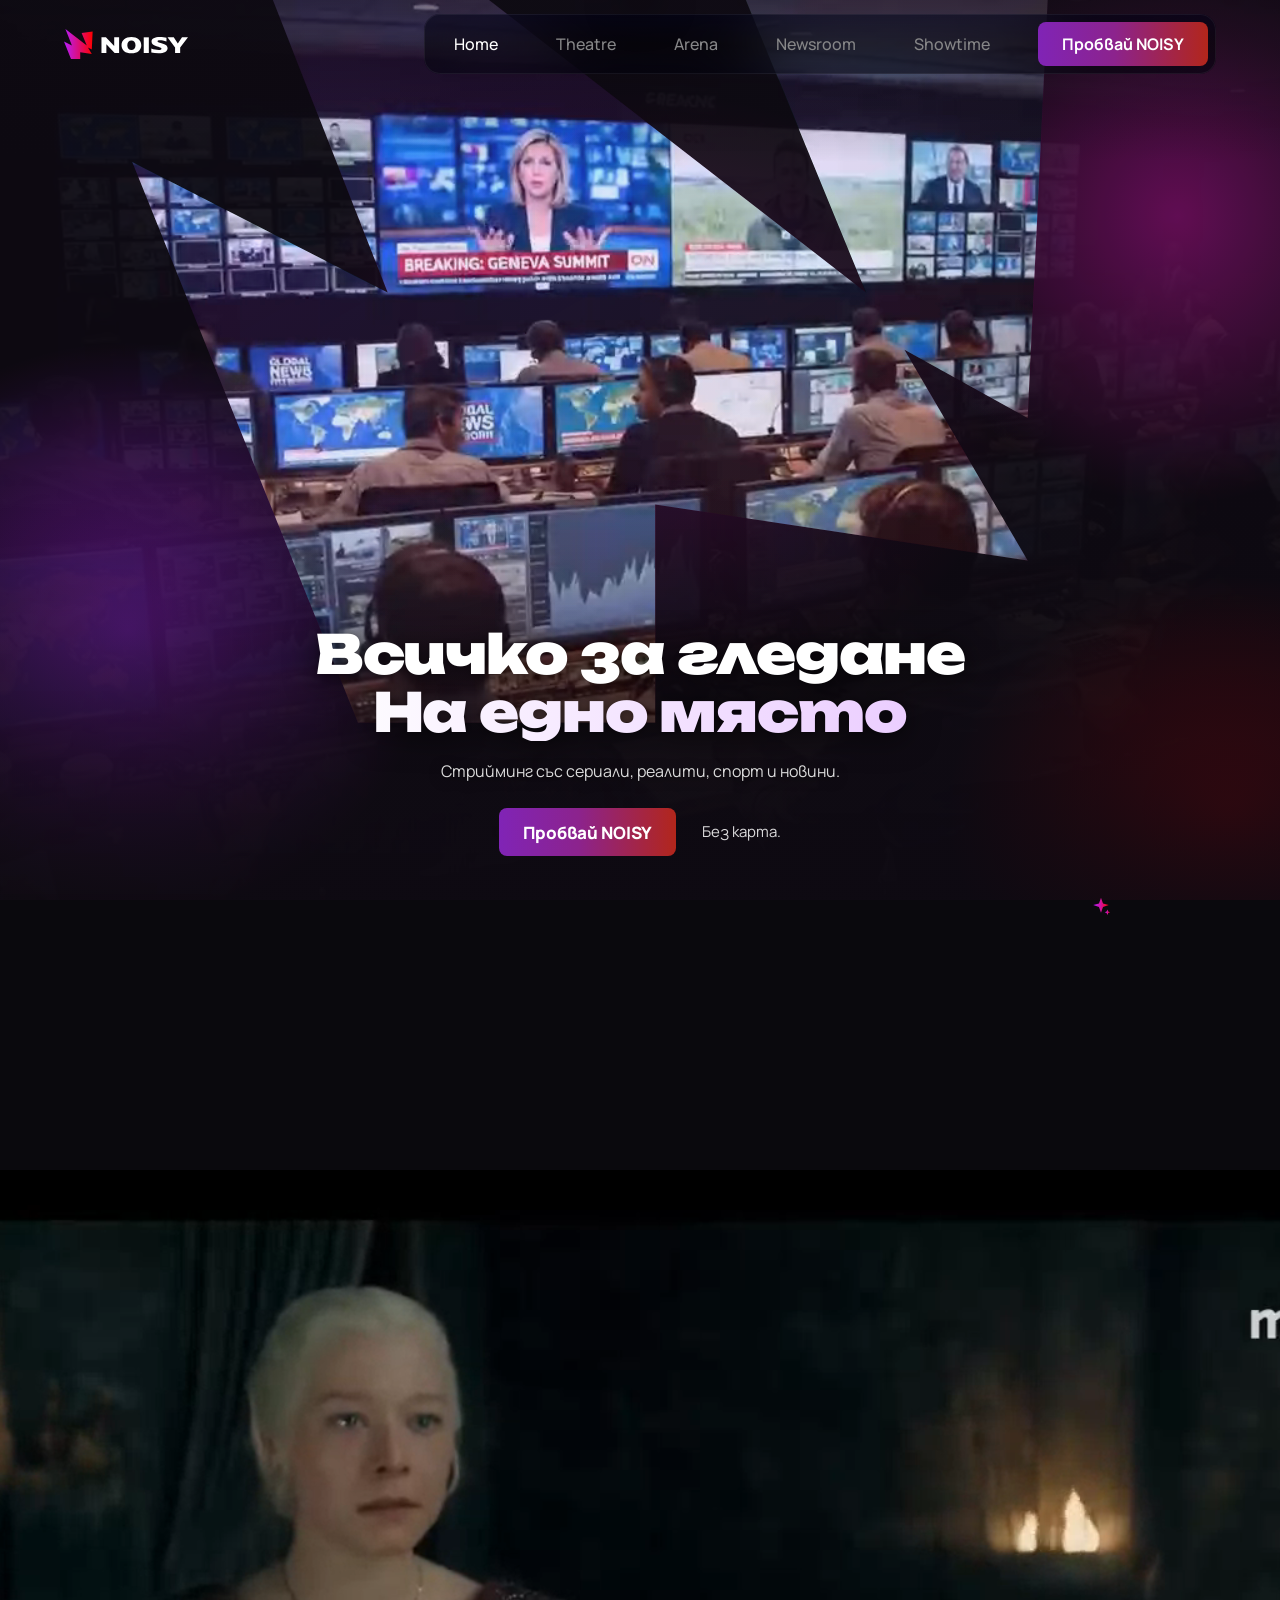
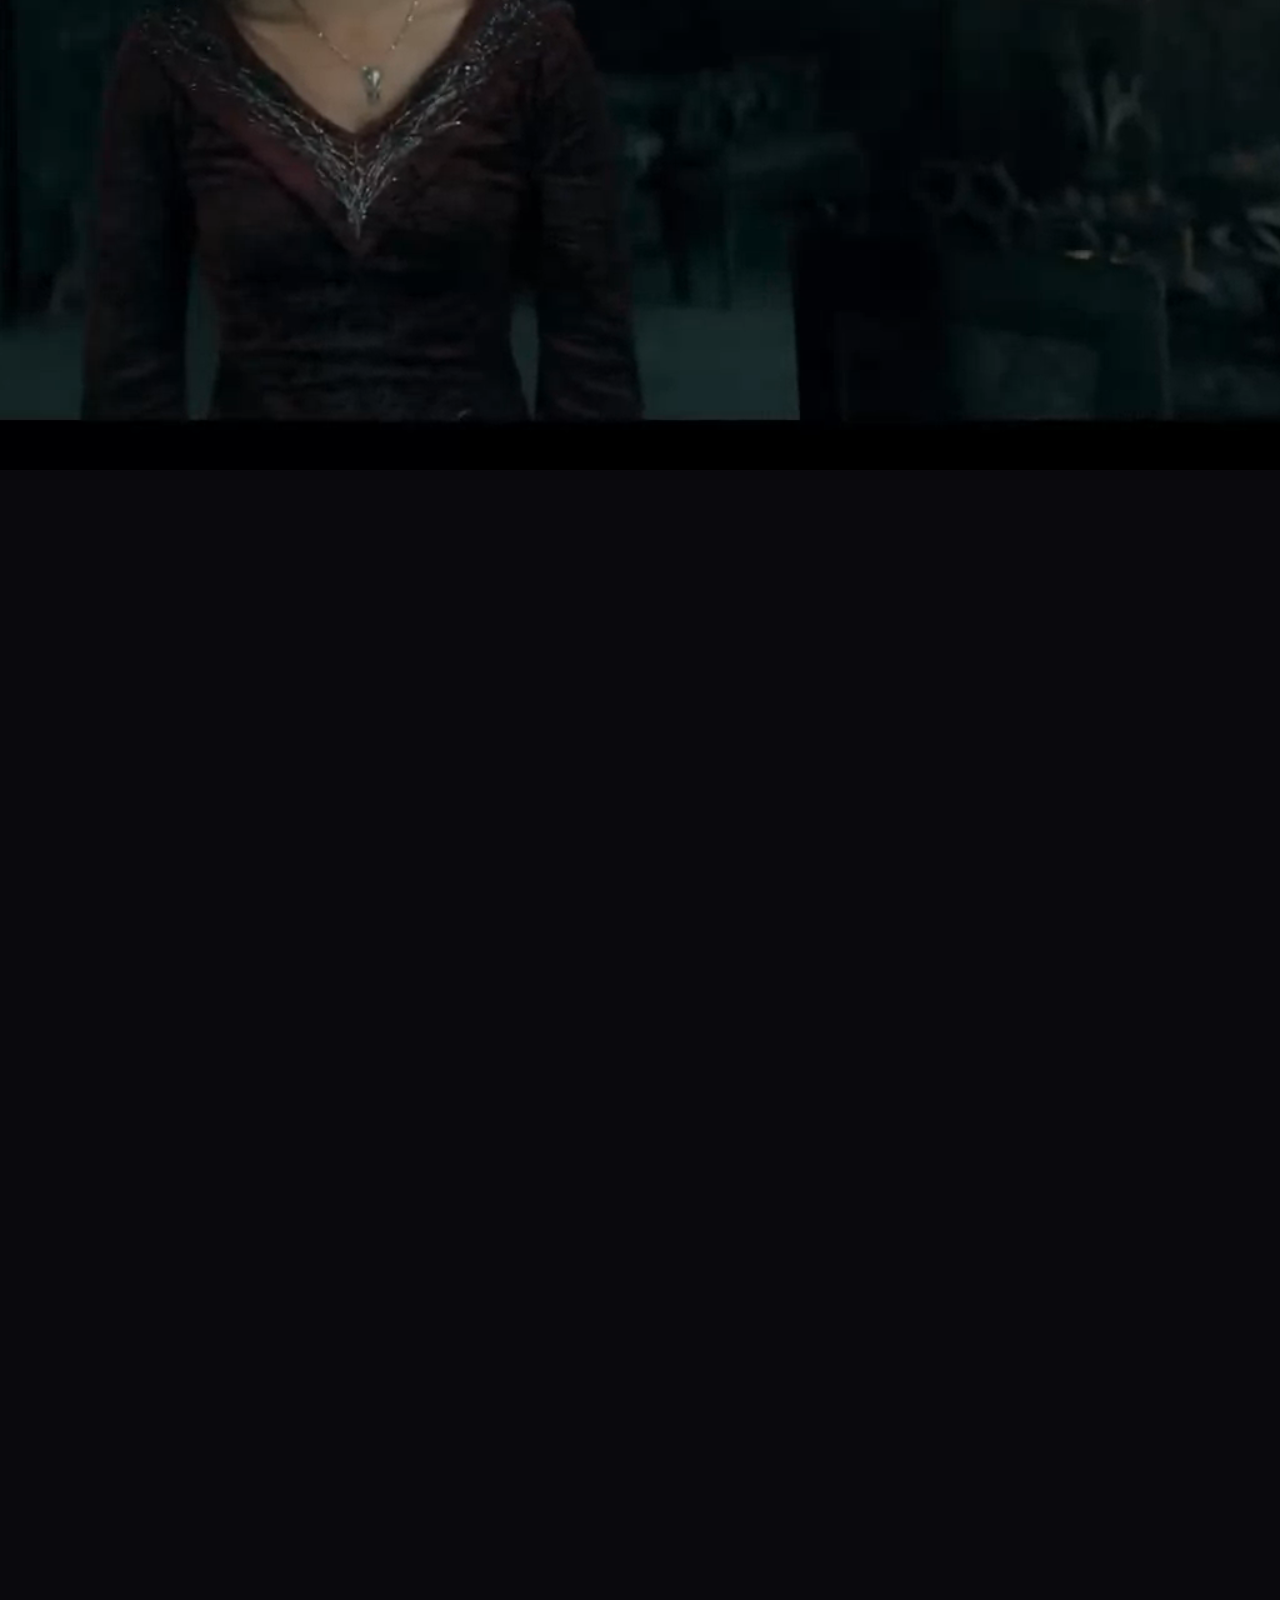
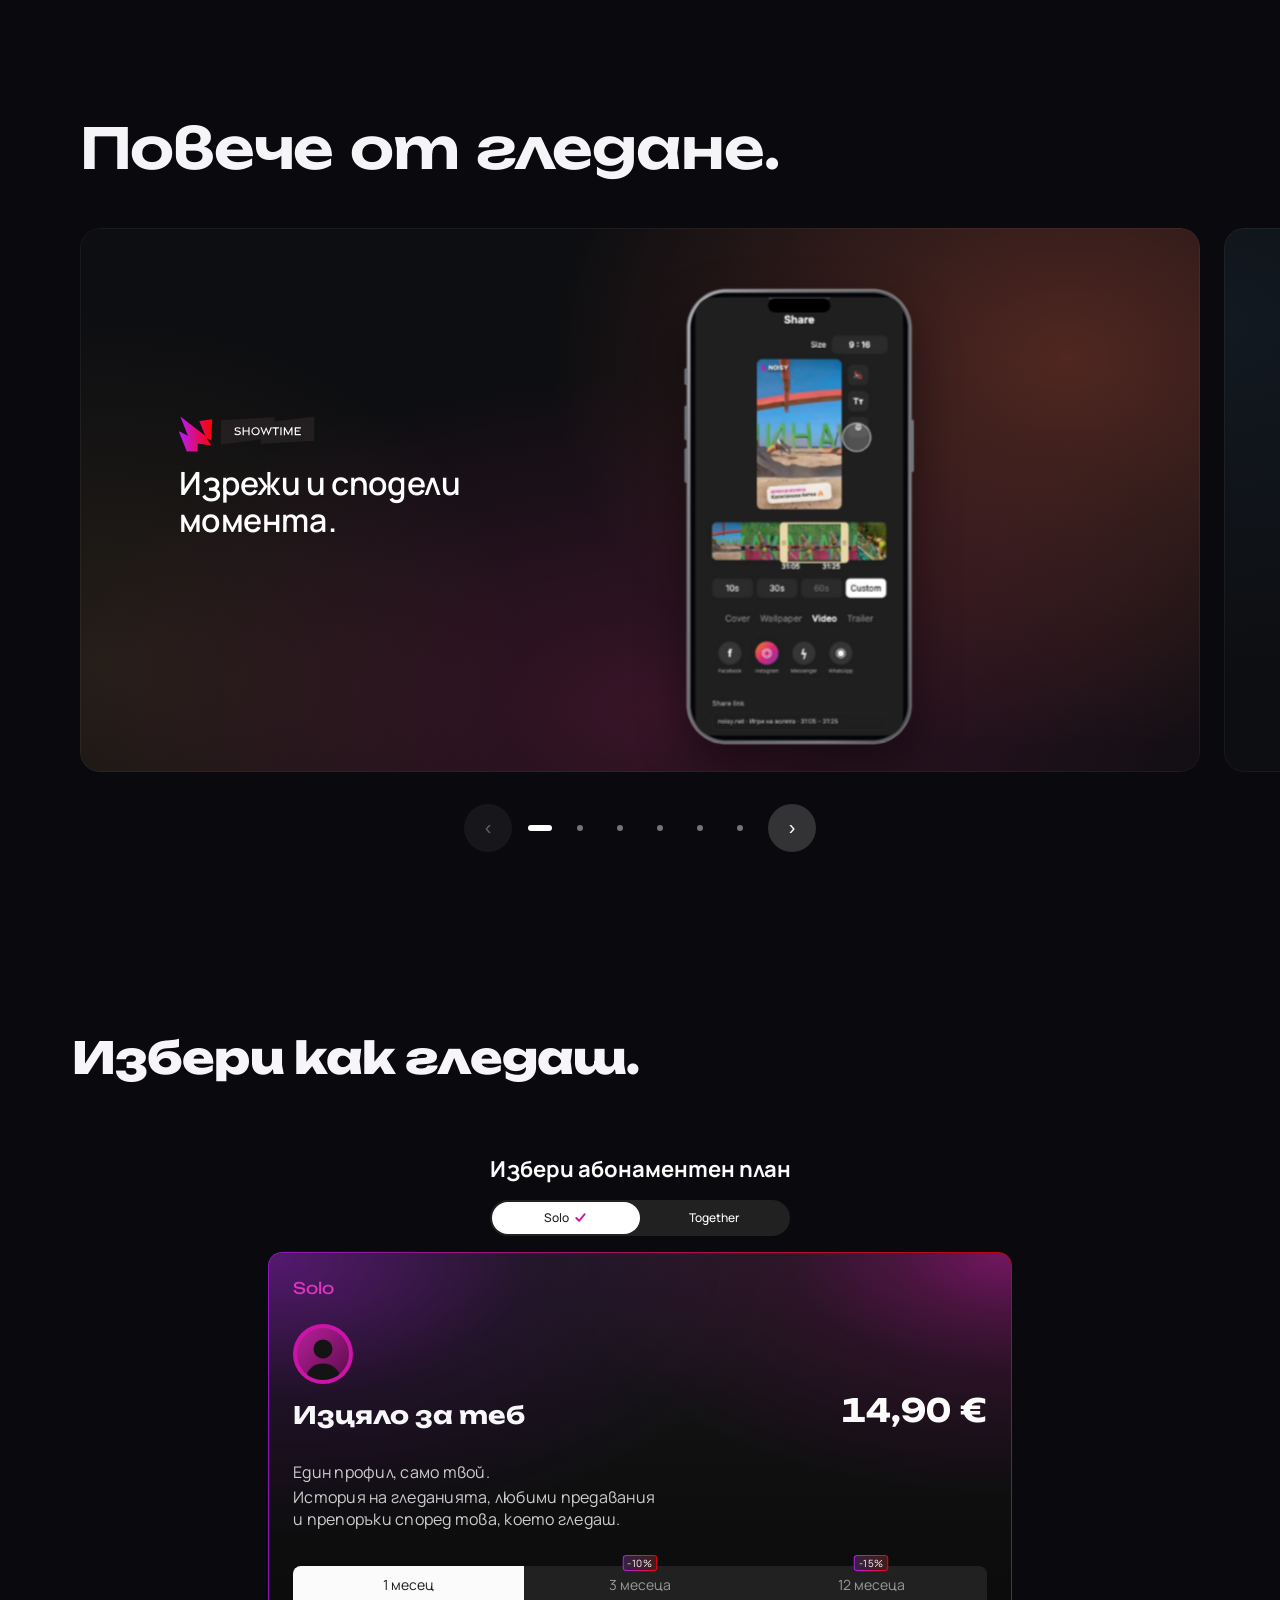
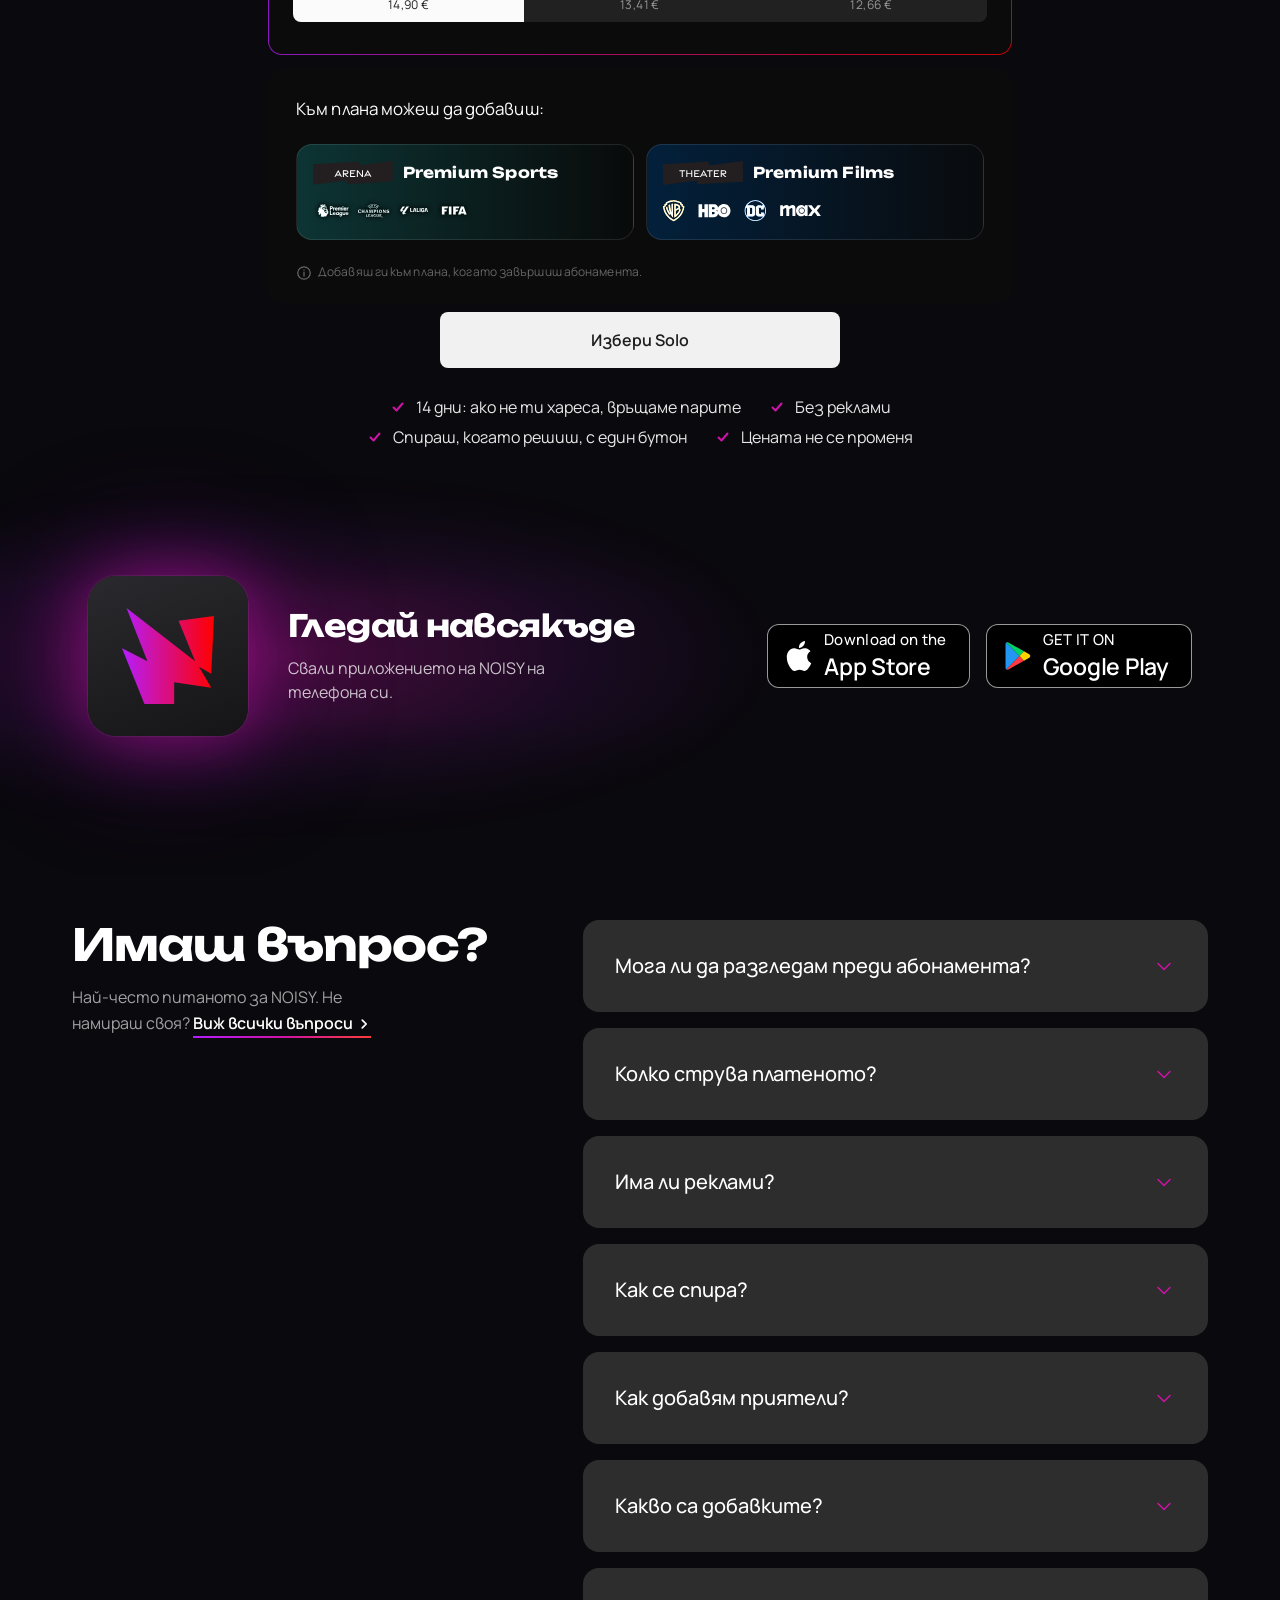
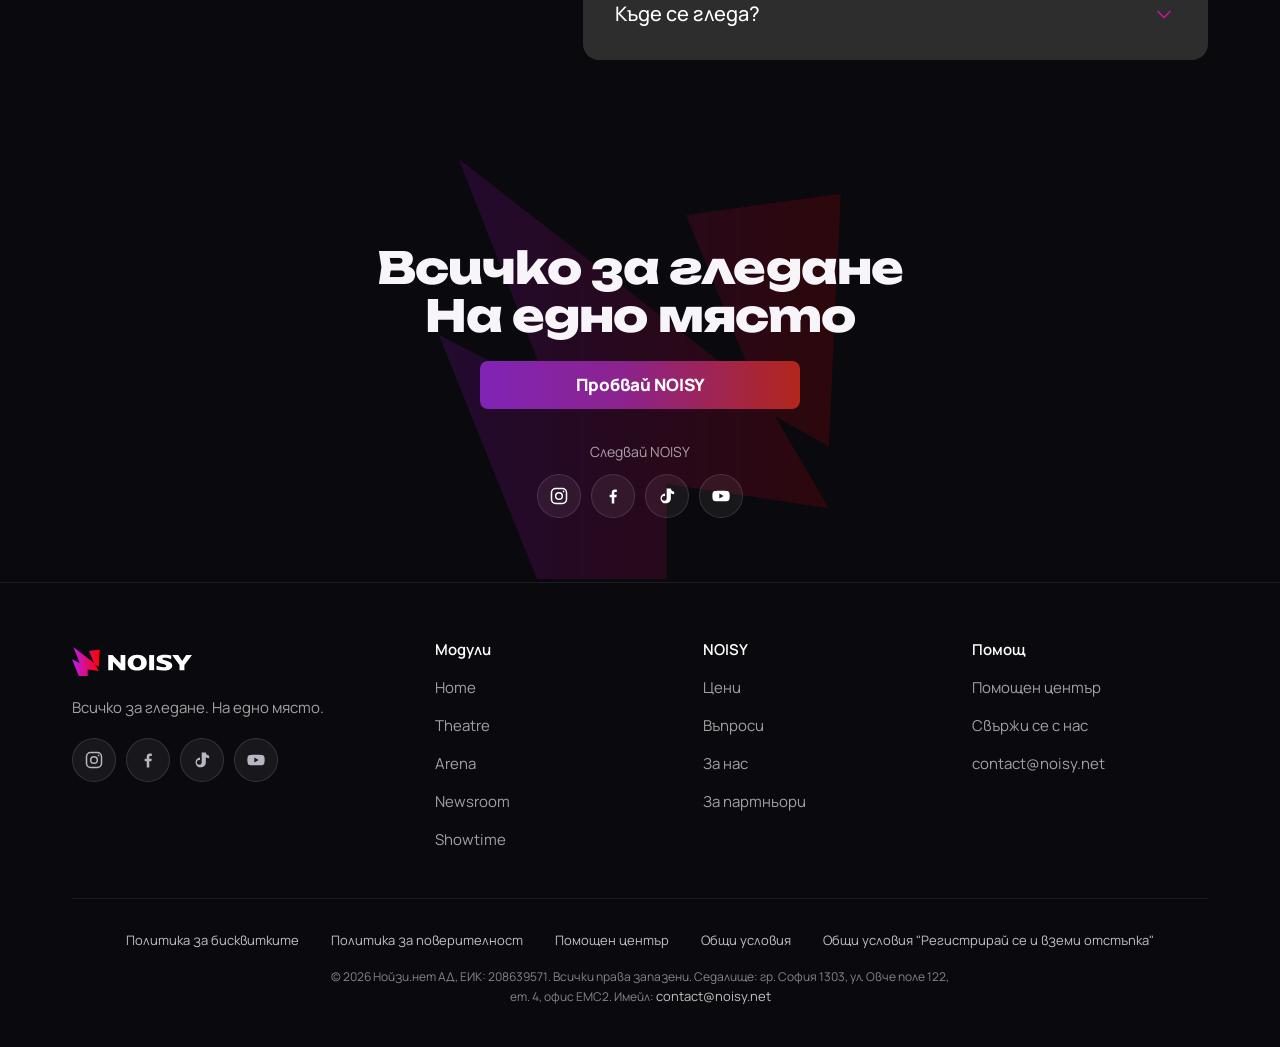
==== commit 1a42f2a2: "v28: hero N scales by height too, readable on short laptop screens Co-Authored-By: Claude Opus 5.5 <" ====
--- a/index.html
+++ b/index.html
@@ -1218,5 +1218,5 @@
 function t(){if(sent||!loaded||!seen)return;sent=true;try{f.contentWindow.postMessage('lili-heading','*')}catch(e){}}
 f.addEventListener('load',function(){loaded=true;t()});
 try{if(f.contentDocument&&f.contentDocument.readyState==='complete')loaded=true}catch(e){}
-new IntersectionObserver(function(es){es.forEach(function(e){if(e.isIntersecting){seen=true;t()}})},{rootMargin:'0px 0px -30% 0px'}).observe(f)})();</script><script src="swipe28.js?v=1" defer></script><script src="hero28.js?v=4" defer></script></body>
+new IntersectionObserver(function(es){es.forEach(function(e){if(e.isIntersecting){seen=true;t()}})},{rootMargin:'0px 0px -30% 0px'}).observe(f)})();</script><script src="swipe28.js?v=1" defer></script><script src="hero28.js?v=5" defer></script></body>
 </html>
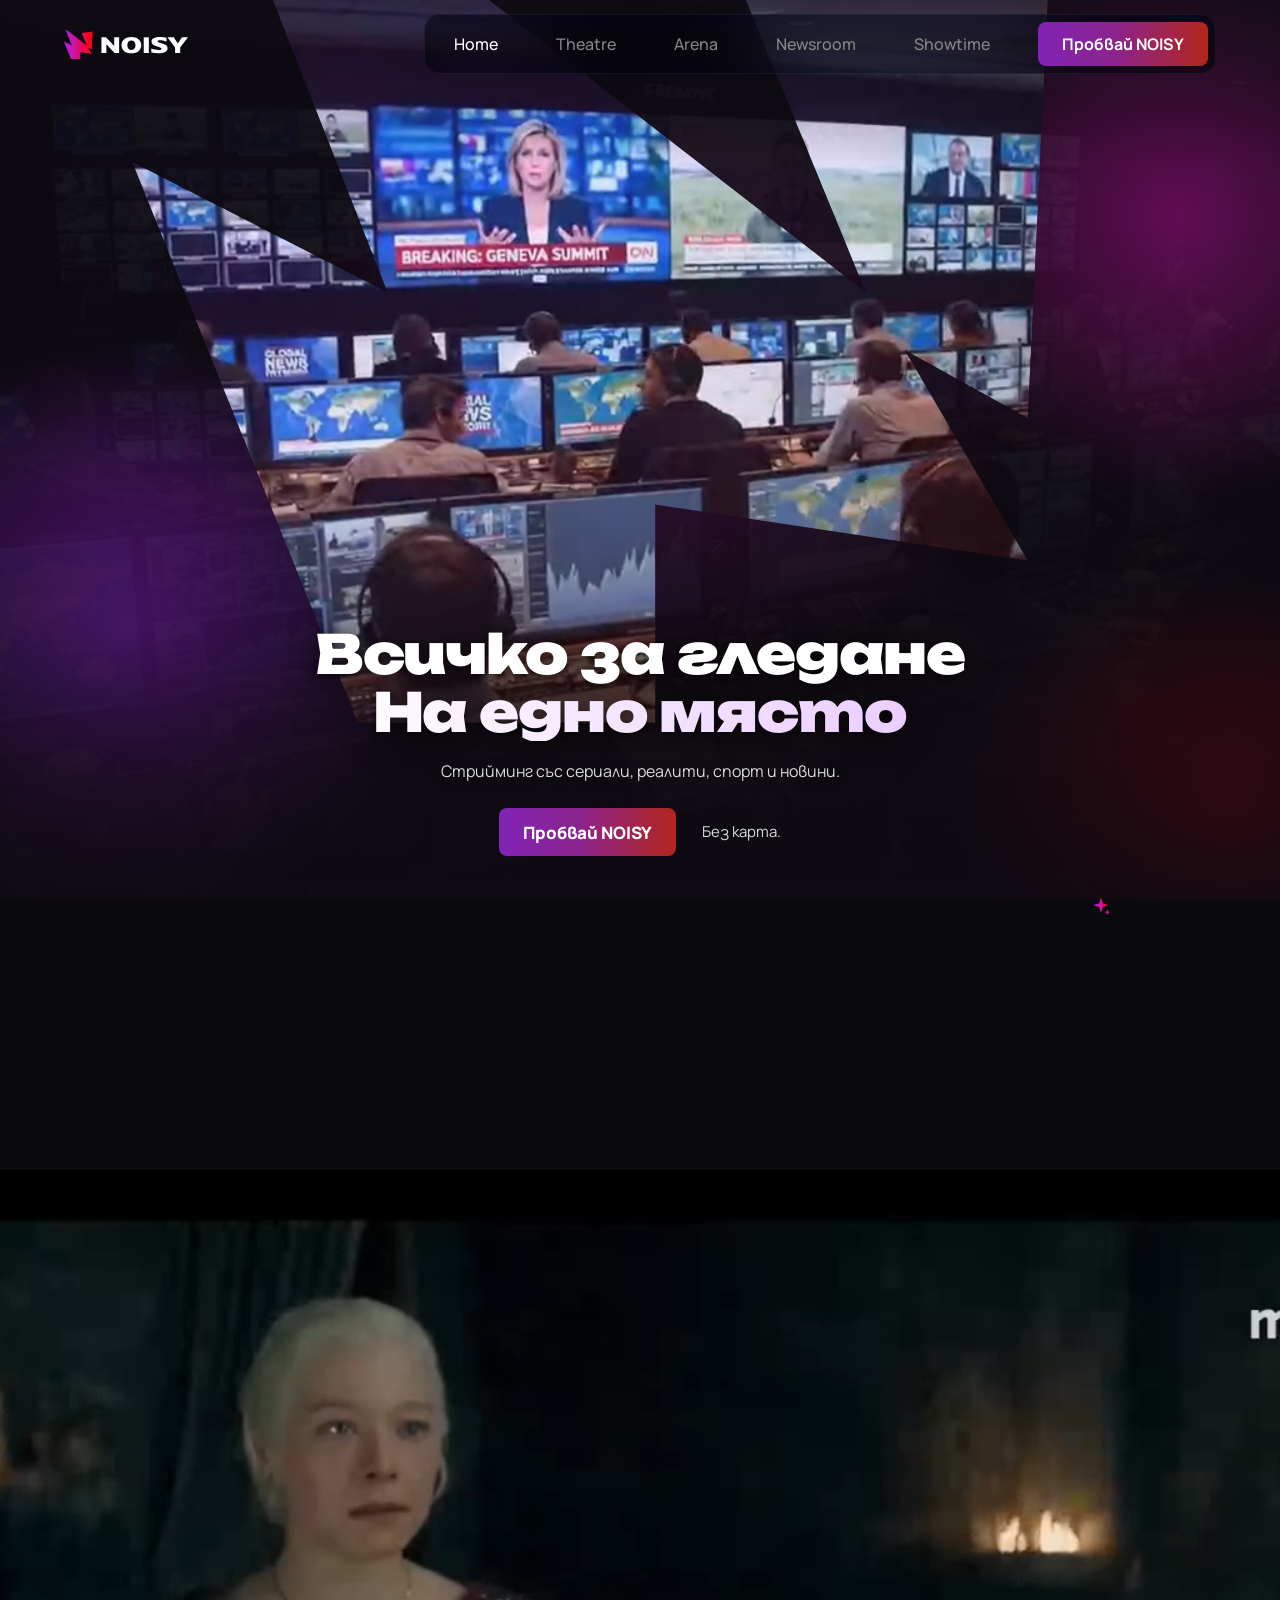
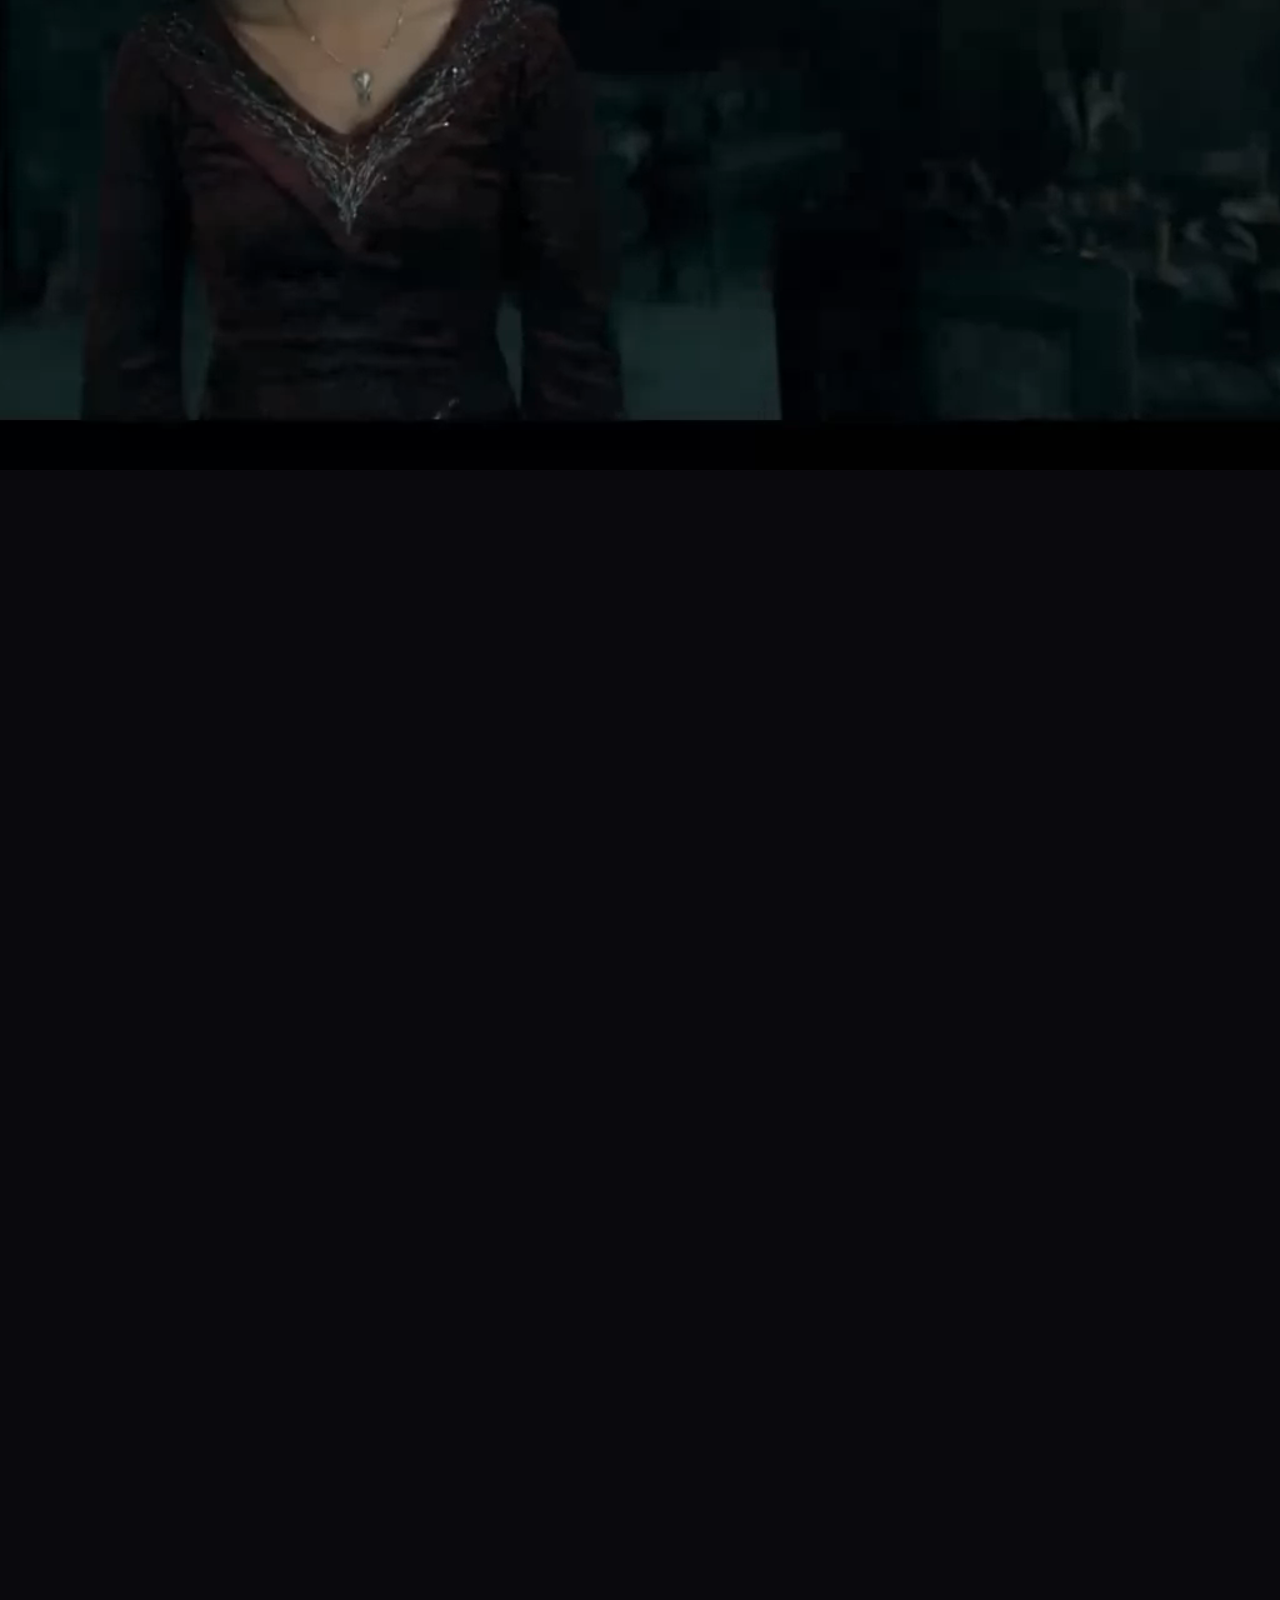
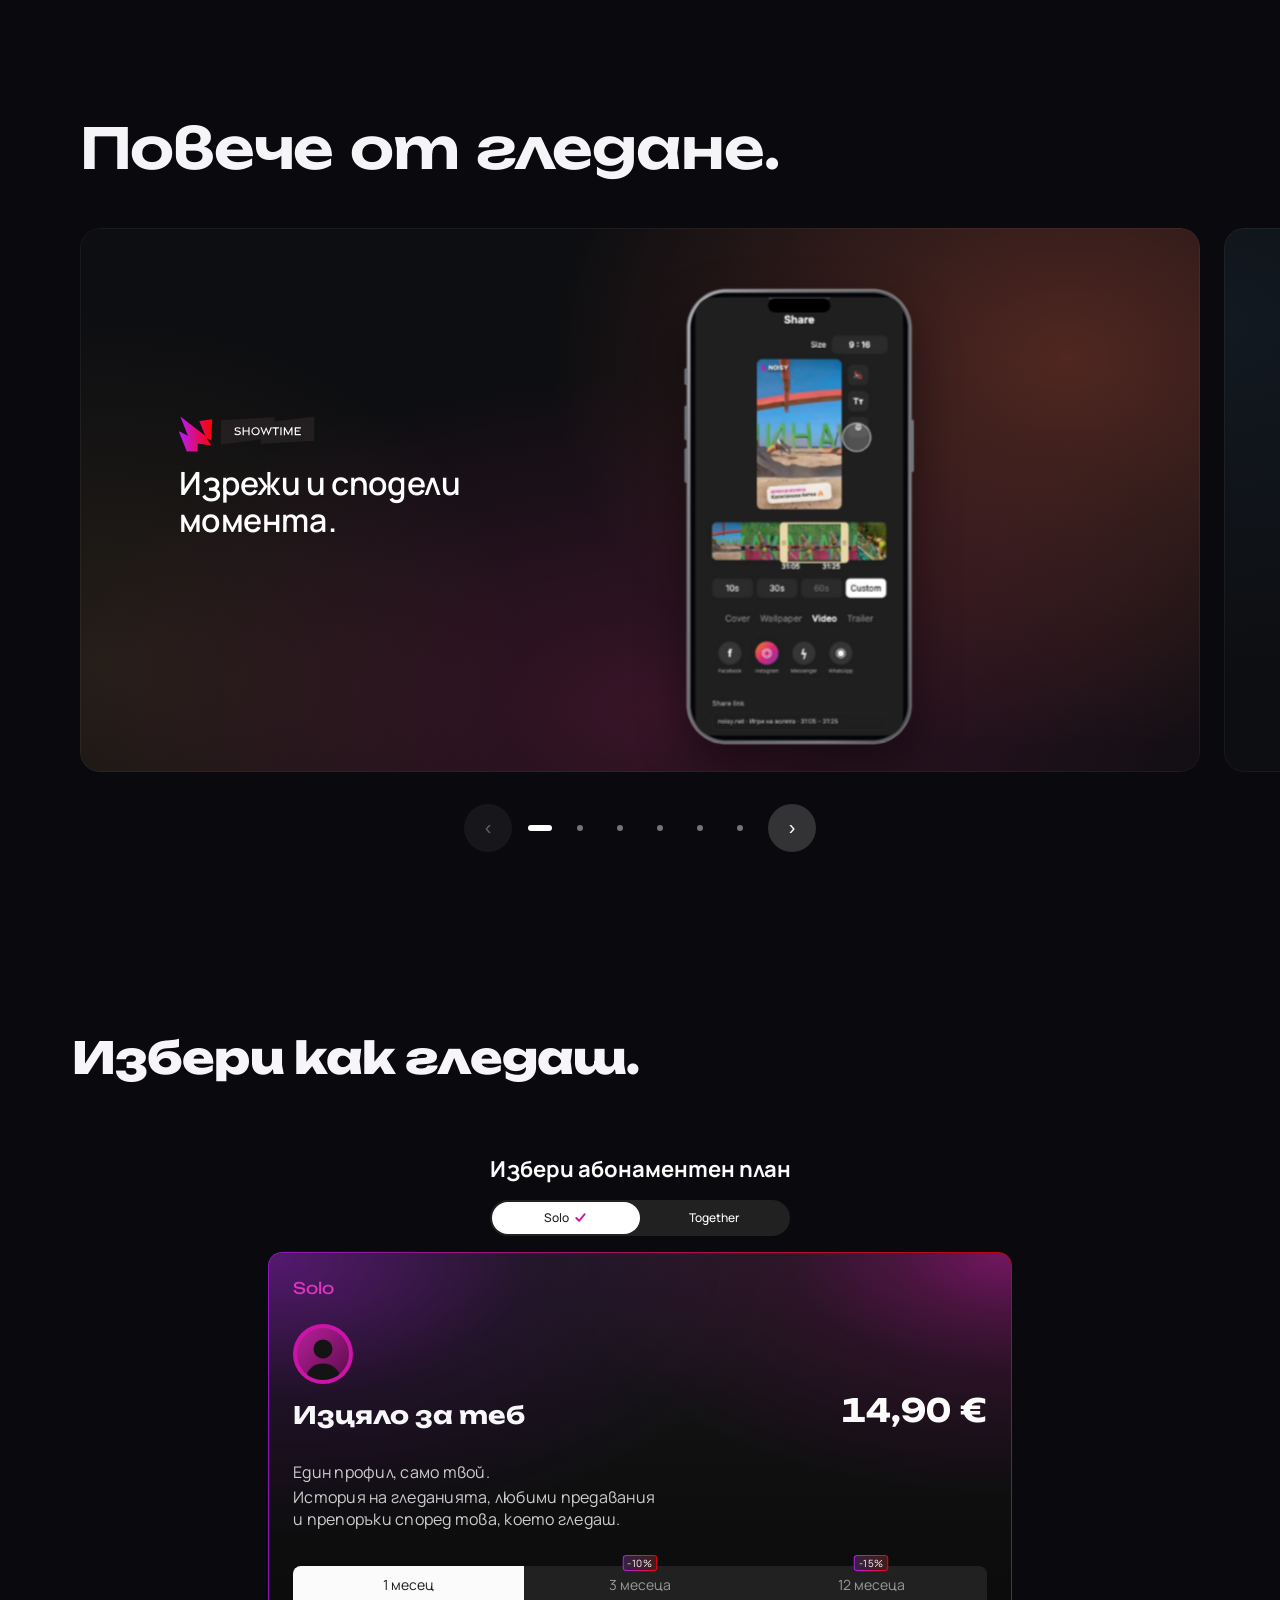
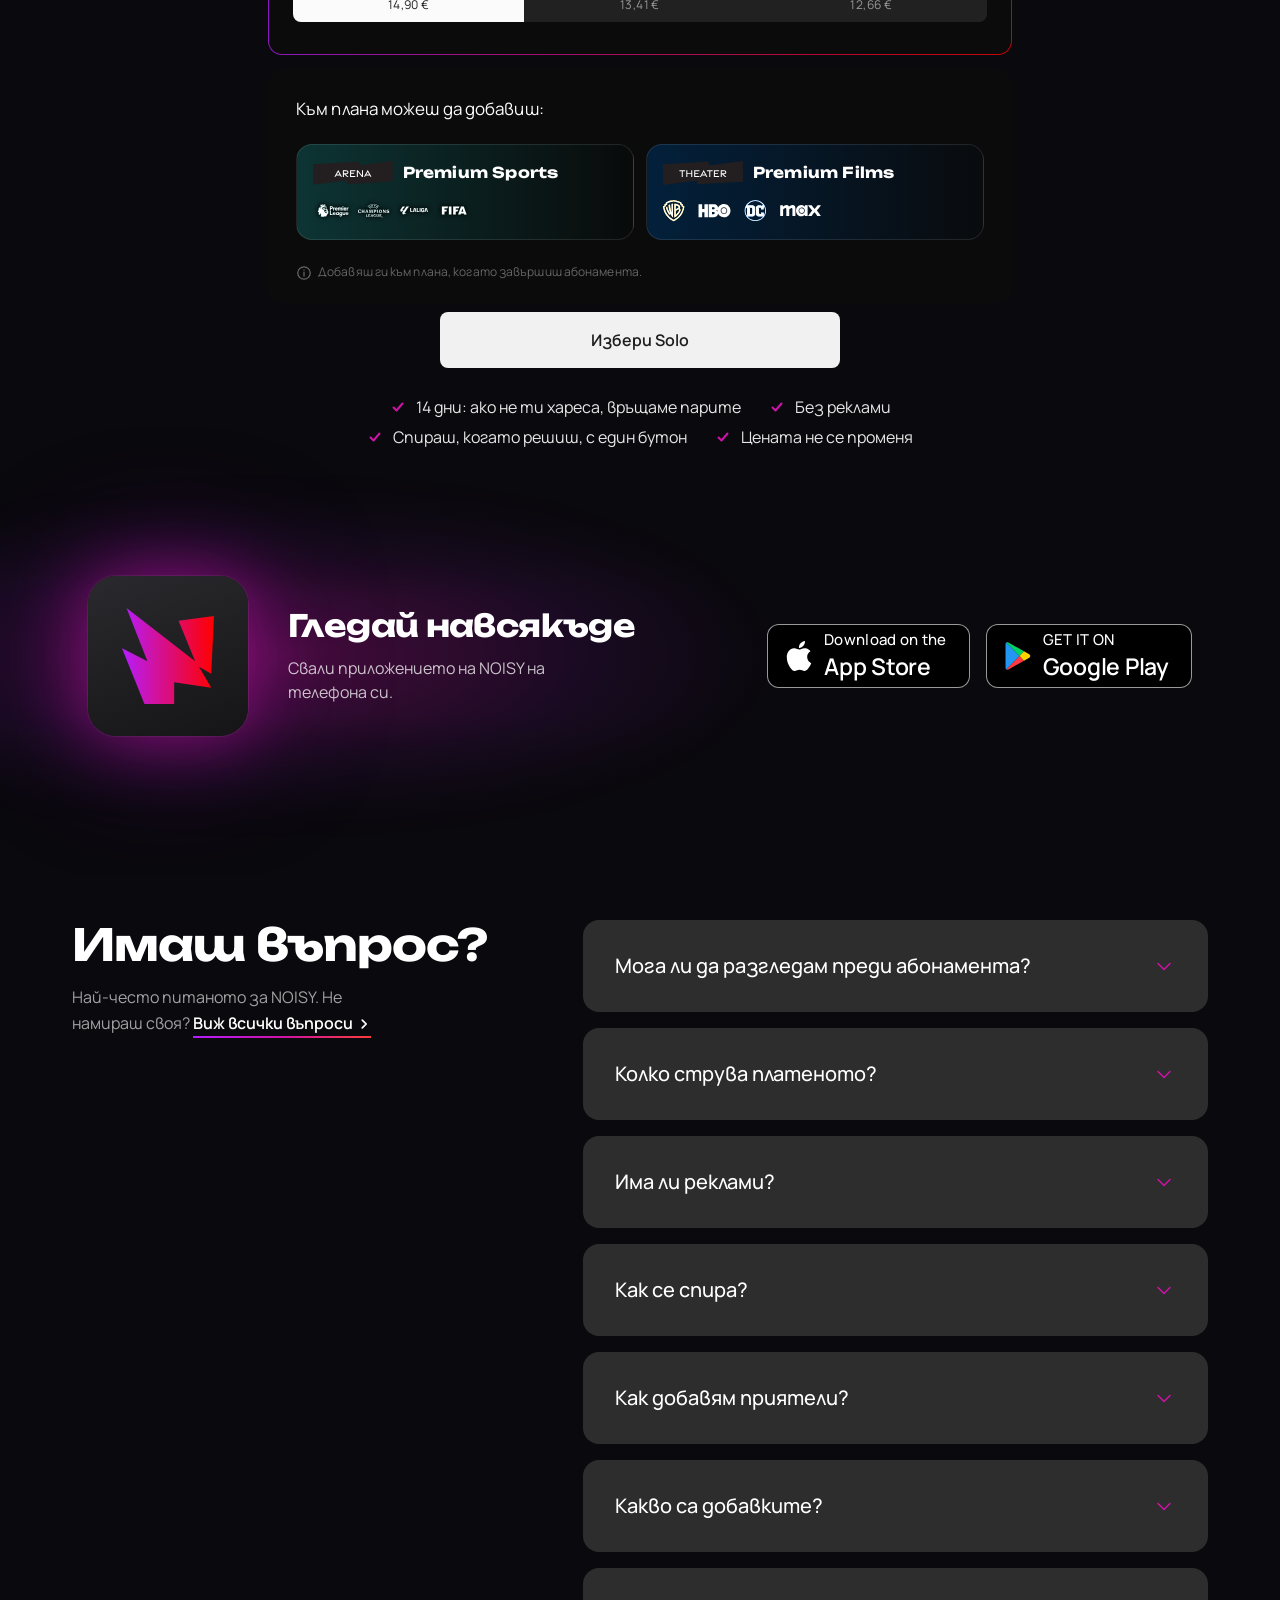
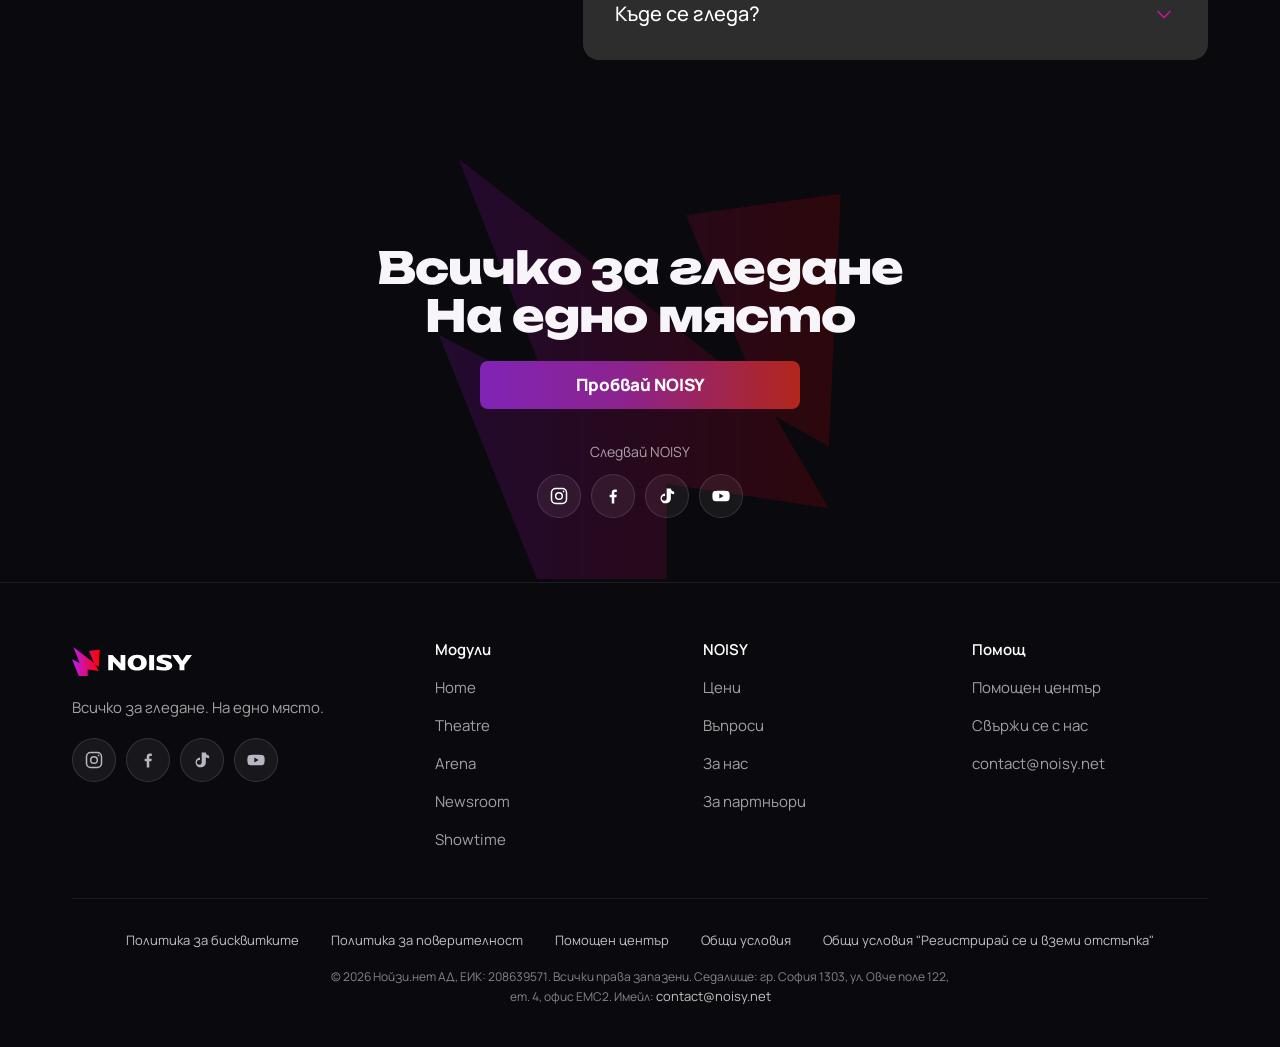
==== commit 883560c9: "v28: tighter phone gap before 'Повече от гледане' Co-Authored-By: Claude Opus 5.5 <noreply@anthropic" ====
--- a/index.html
+++ b/index.html
@@ -882,7 +882,7 @@
 <script src="shared.js" defer></script><script src="v13.js" defer></script><script src="v15-28.js?v=1" defer></script><script src="cursor.js?v=9" defer></script><link rel="stylesheet" href="v19.css?v=15"><link rel="stylesheet" href="brand.css?v=20"><script src="v19.js?v=25" defer></script><script src="pz22.js?v=5" defer></script><link rel="stylesheet" href="v21.css?v=7"><script src="v21.js?v=204" defer></script><link rel="stylesheet" href="devices.min.css"><link rel="stylesheet" href="v22.css?v=11"><link rel="stylesheet" href="v23.css?v=24"><script src="v22.js?v=11" defer></script><script src="v23.js?v=17" defer></script><style>#ceni .trust{margin-top:40px}@media (max-width:1023px){html.pz-in .fab{opacity:0!important;pointer-events:none!important;transition:opacity .3s}}</style>
 <link rel="stylesheet" href="v25.css?v=2">
 <link rel="stylesheet" href="kar20.css?v=8">
-<link rel="stylesheet" href="k26.css?v=200"><link rel="stylesheet" href="a-hero.css?v=7"><link rel="stylesheet" href="gaps.css?v=14">
+<link rel="stylesheet" href="k26.css?v=200"><link rel="stylesheet" href="a-hero.css?v=7"><link rel="stylesheet" href="gaps.css?v=15">
 <link rel="stylesheet" href="hero28.css?v=5"></head>
 <body class="clean"><a class="skip" href="#ceni">Към цените</a>
 <script>if(!/[?&]notes/.test(location.search))document.documentElement.classList.add("nonotes");document.documentElement.classList.add("heroB");var mm=(location.search.match(/[?&]mods=(tv|tabs)/)||[])[1];if(mm)document.documentElement.classList.add("only-"+mm)</script>
--- a/gaps.css
+++ b/gaps.css
@@ -24,3 +24,5 @@
 @media(max-width:734px){.k20 .ag-stick .ag-shelves{translate:0 22px}}
 /* 20.10 (Коста, [39]): двойно повече отстояние „Ново съдържание всеки ден“ -> „Повече от гледане.“ на десктоп (86px -> ~172px) */
 @media(min-width:735px){.lili-host{margin-top:-24px}}
+/* 21.10 (Коста, [7] на телефон): „Ново съдържание всеки ден“ -> „Повече от гледане.“ беше 247px; намалено до ~130px */
+@media(max-width:734px){.lili-host{margin-top:-157px;position:relative;z-index:3}}
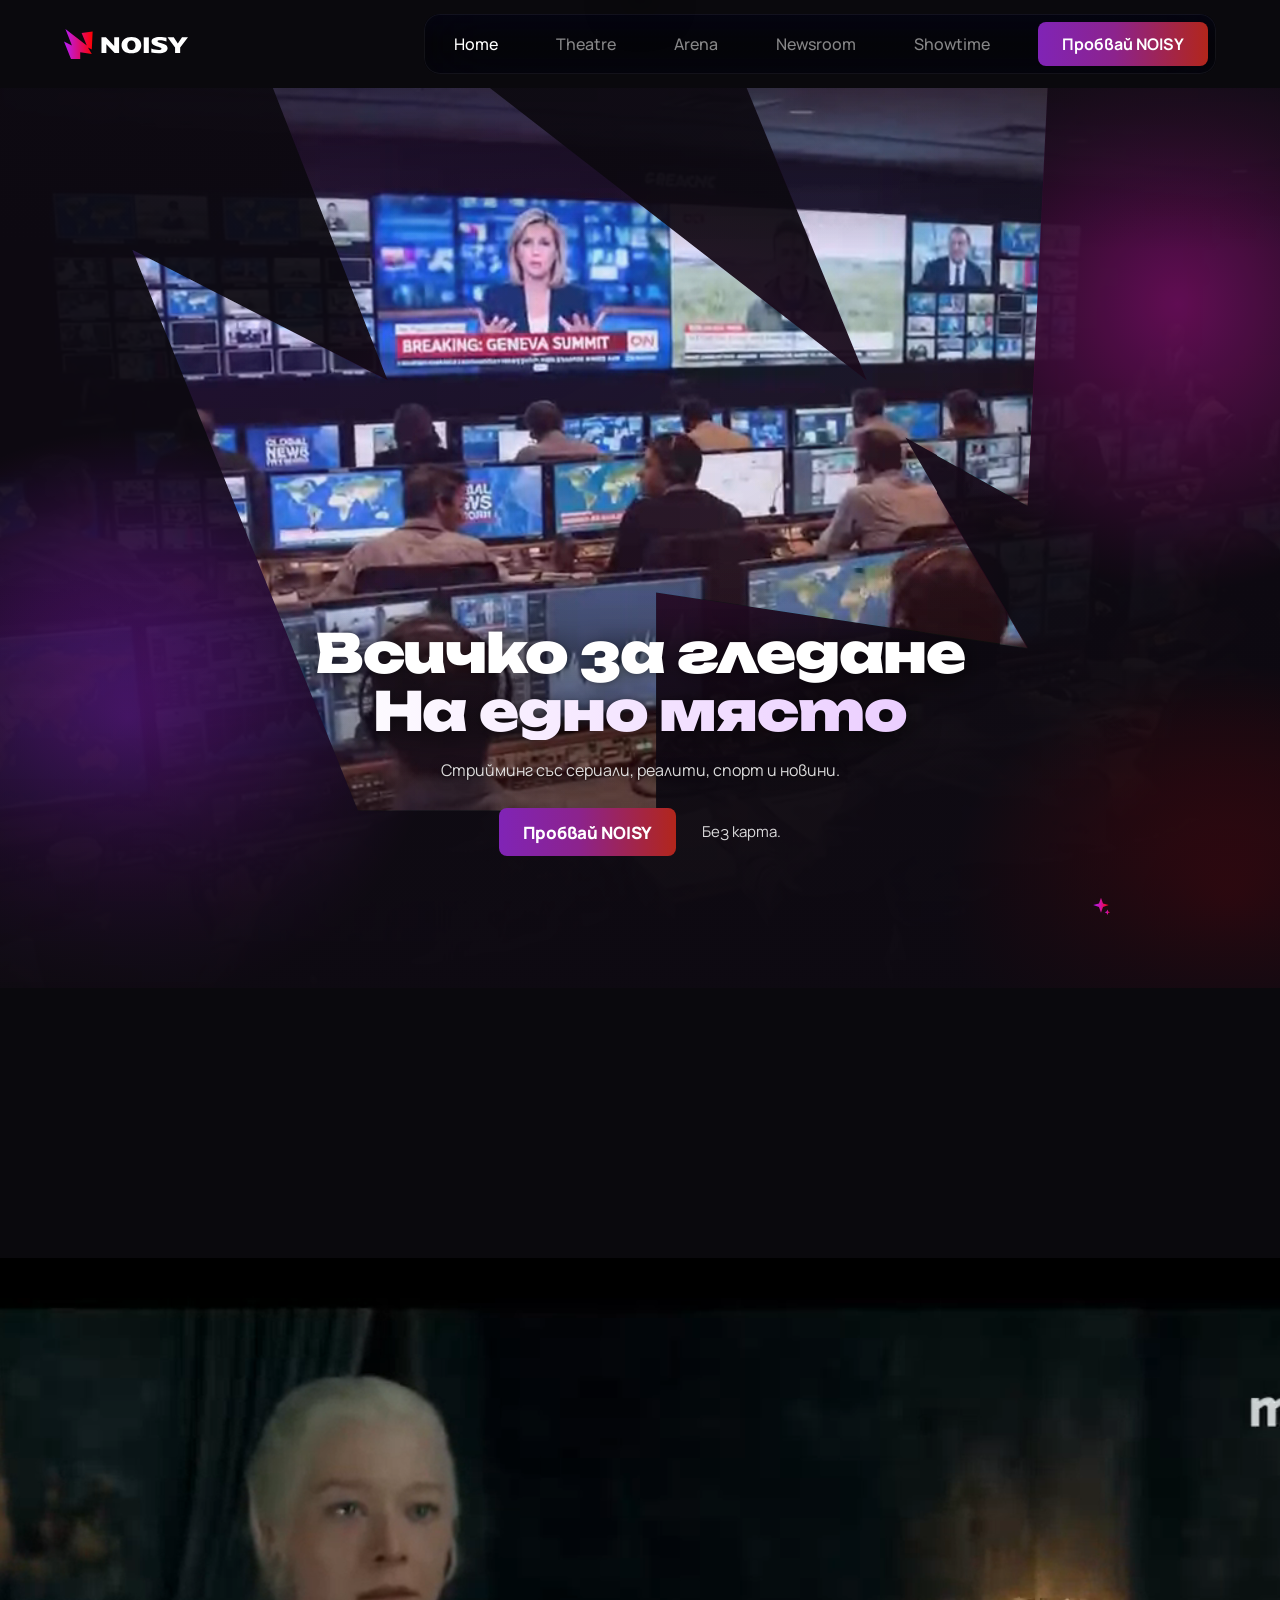
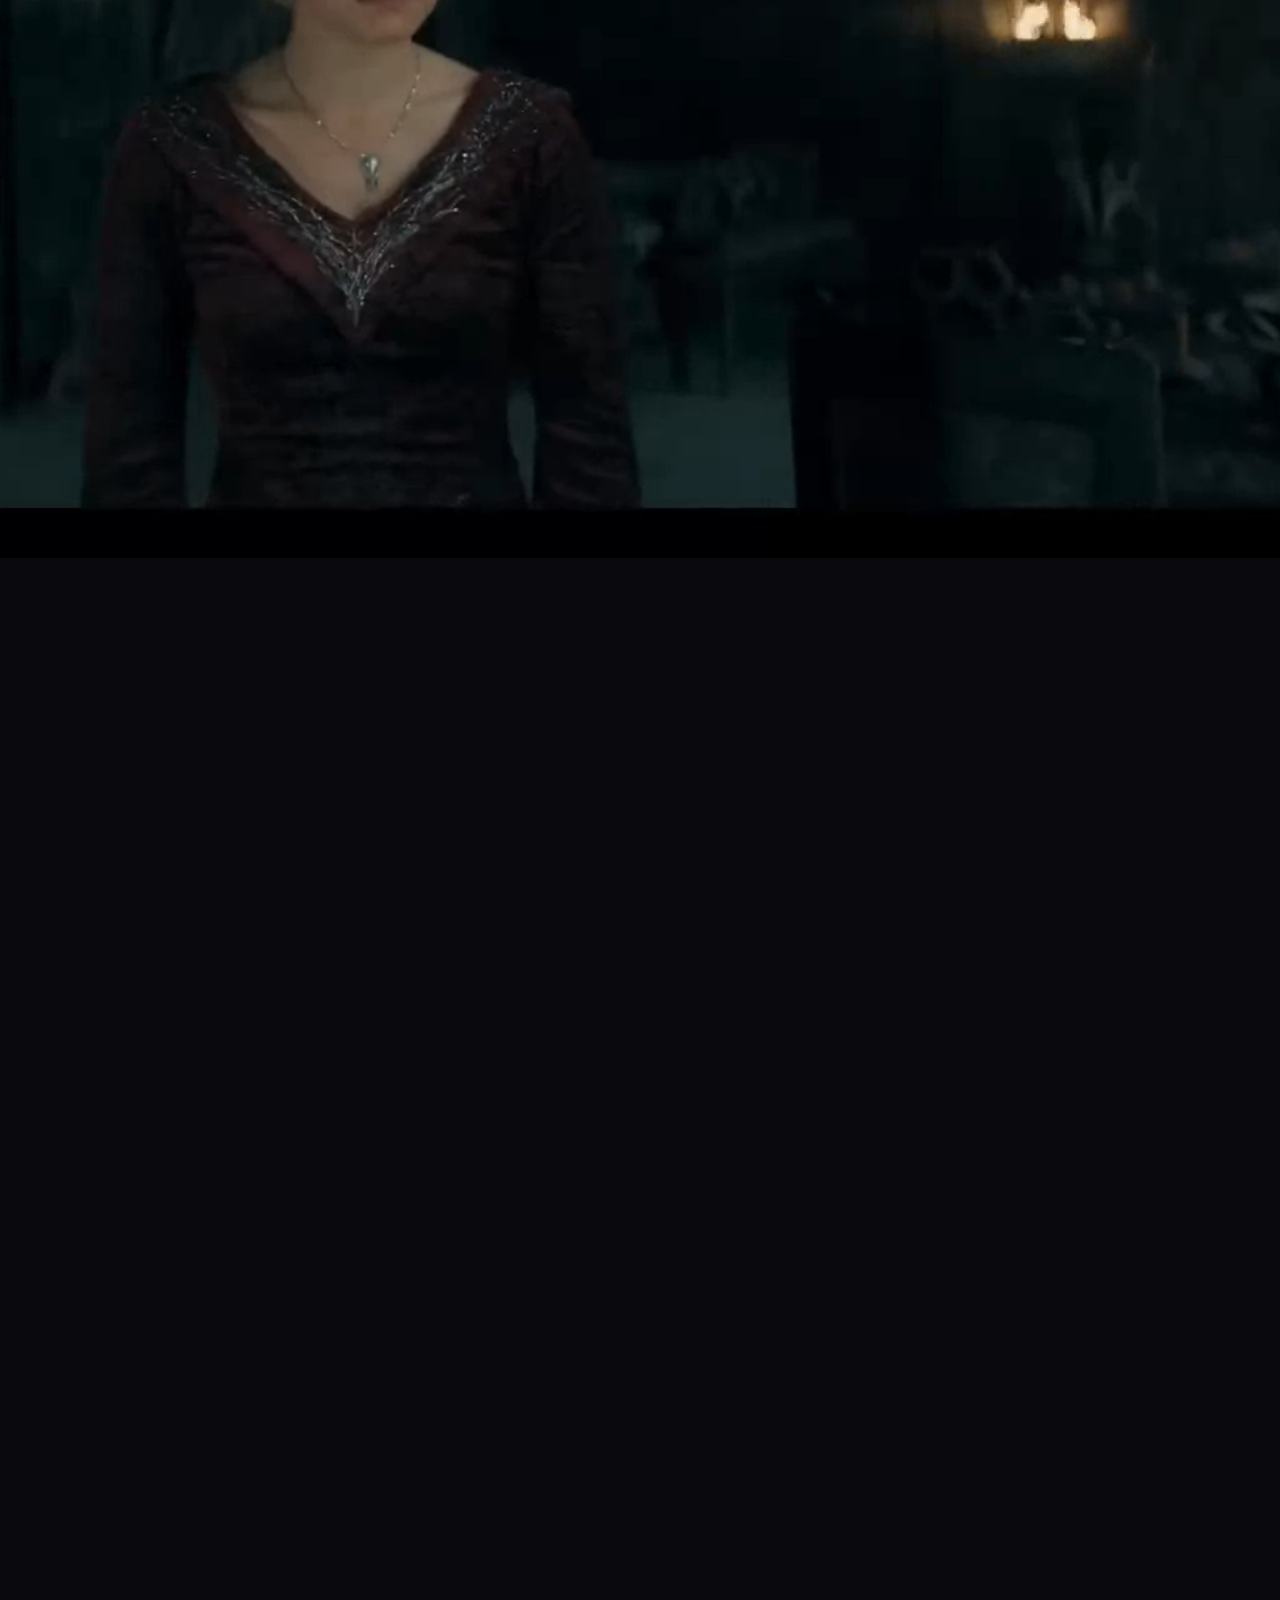
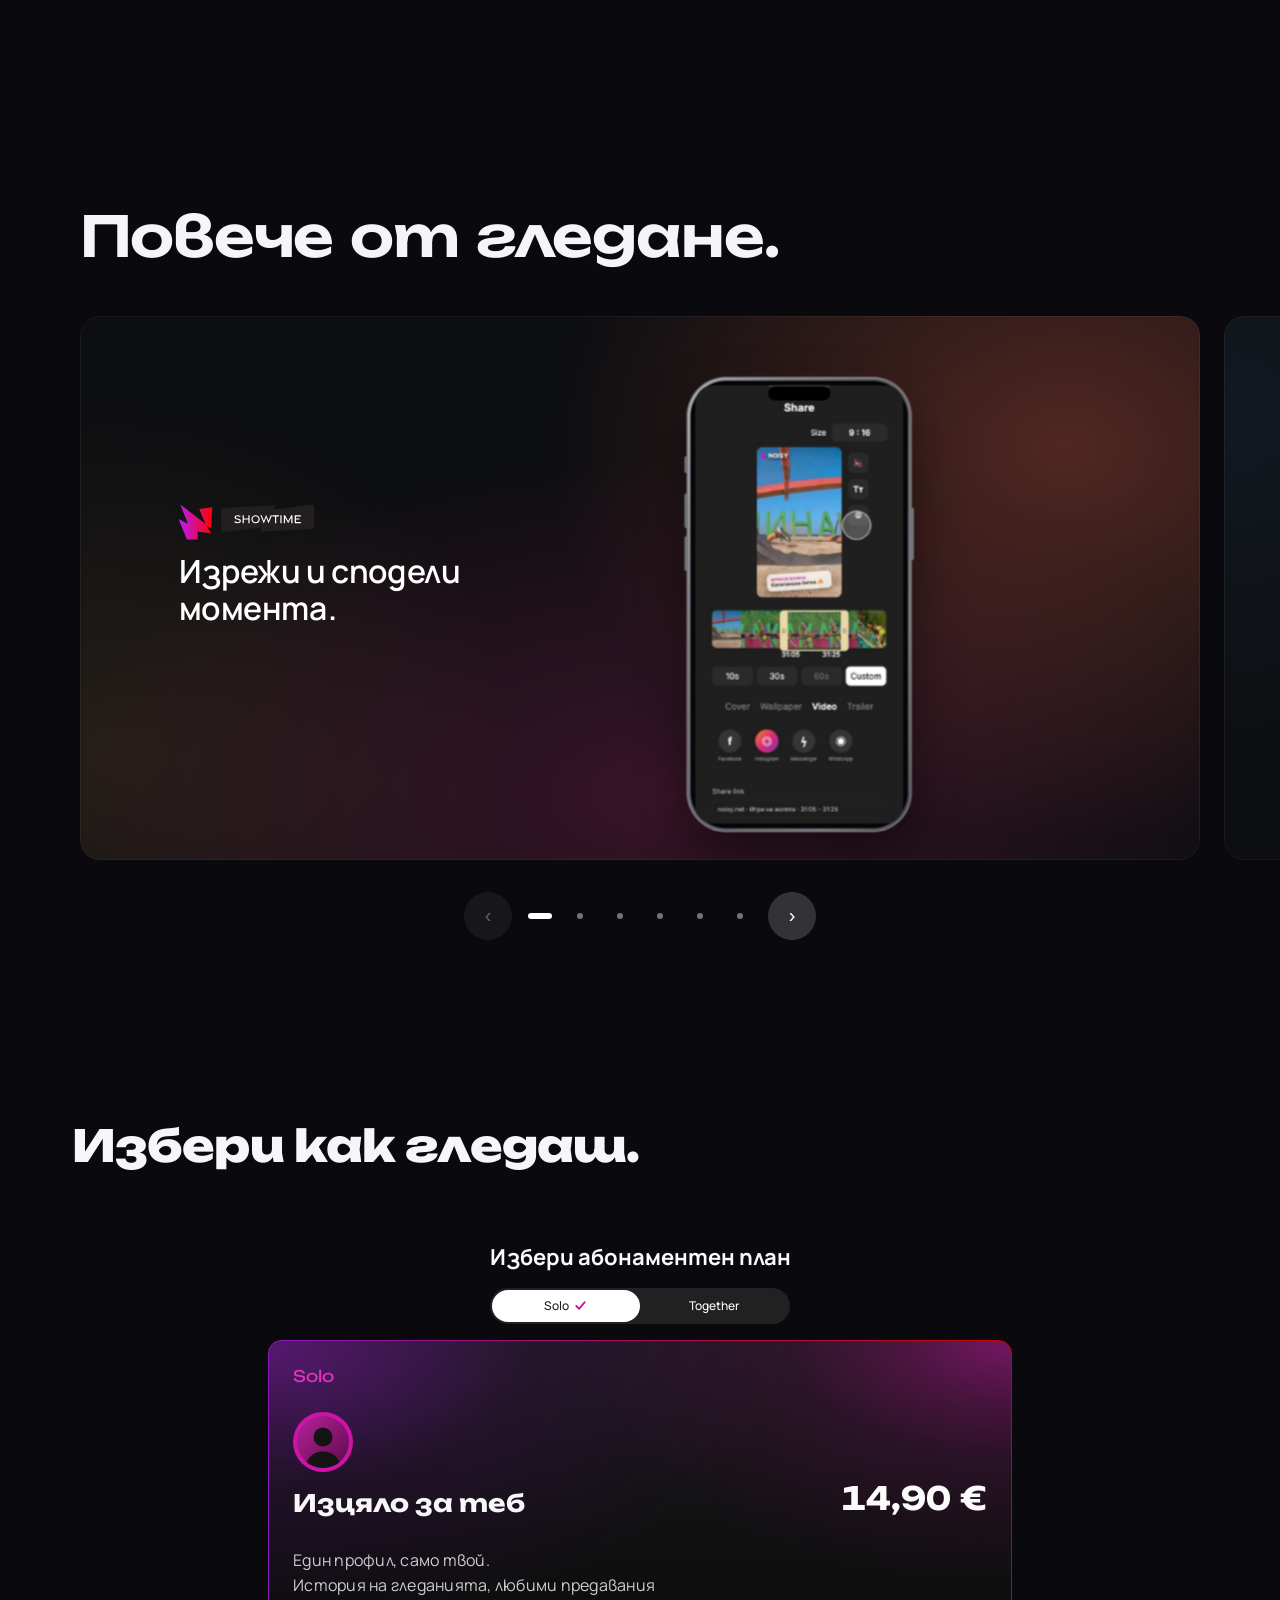
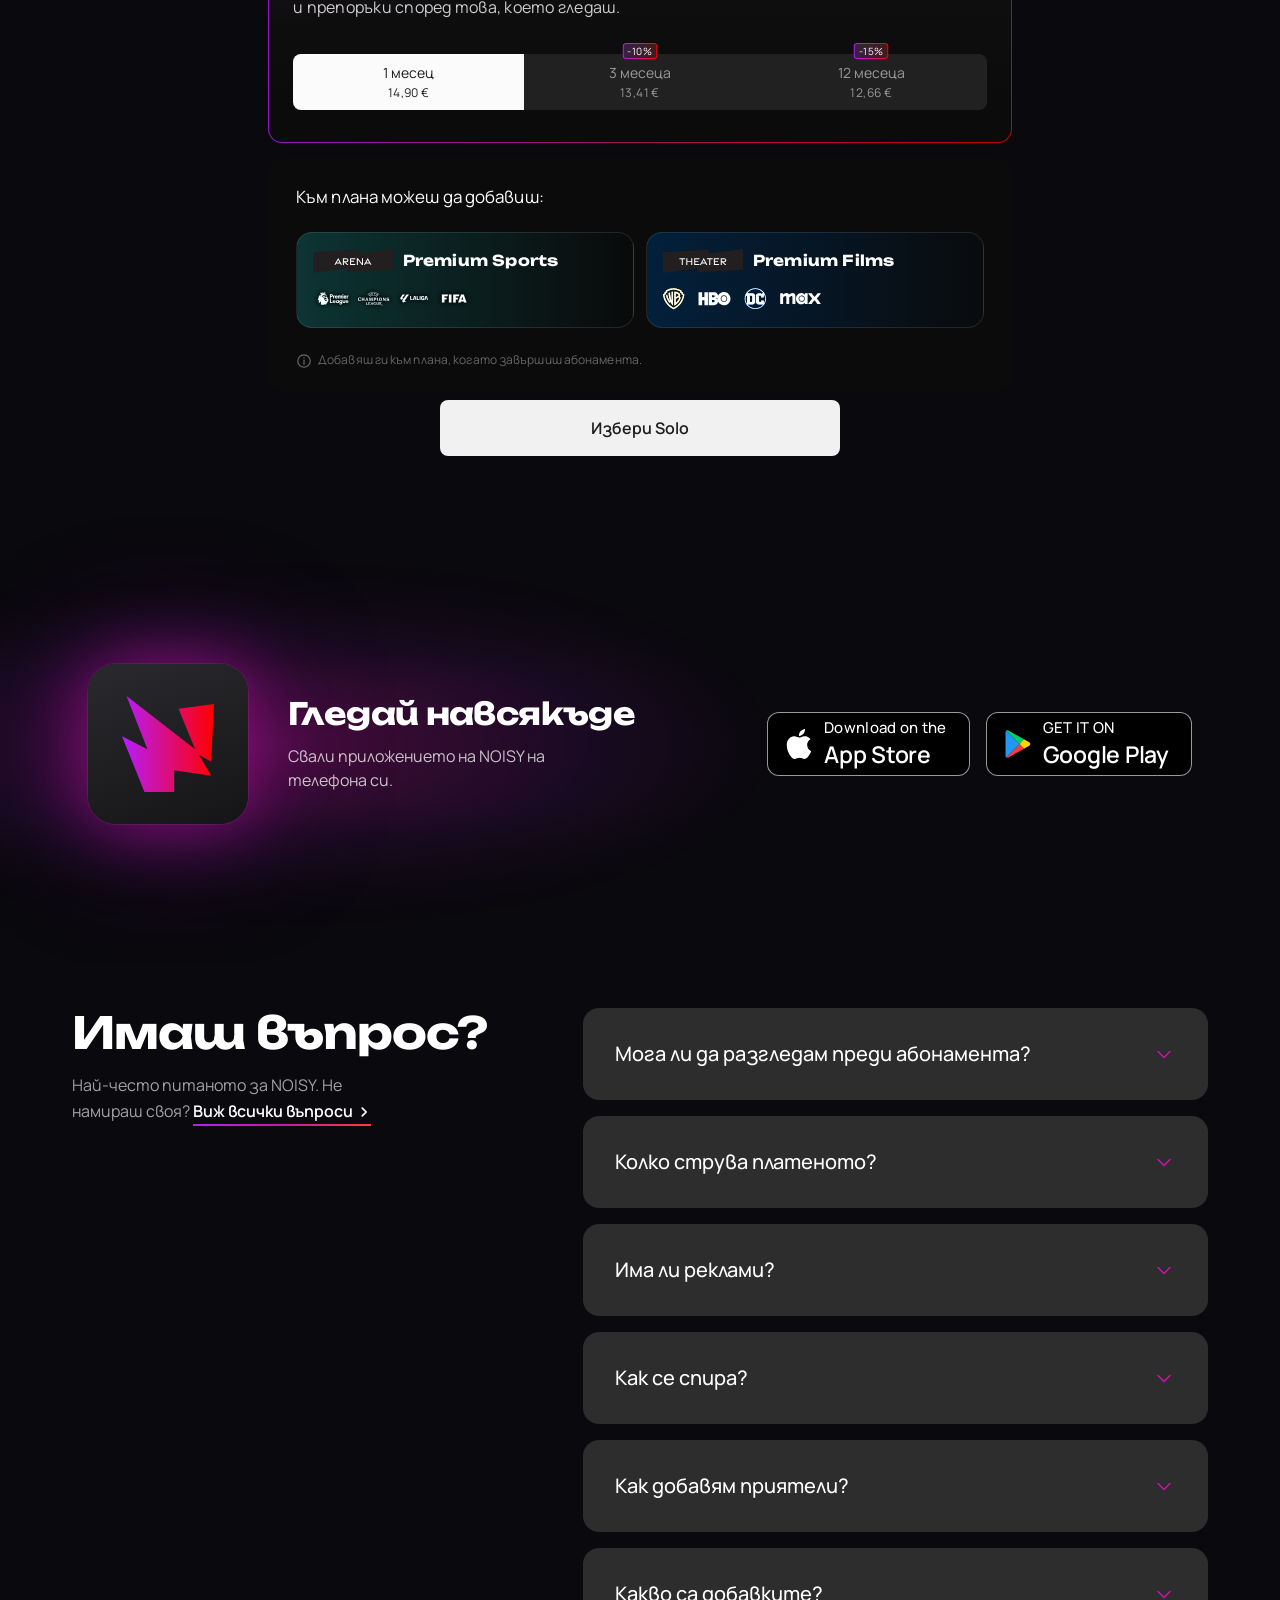
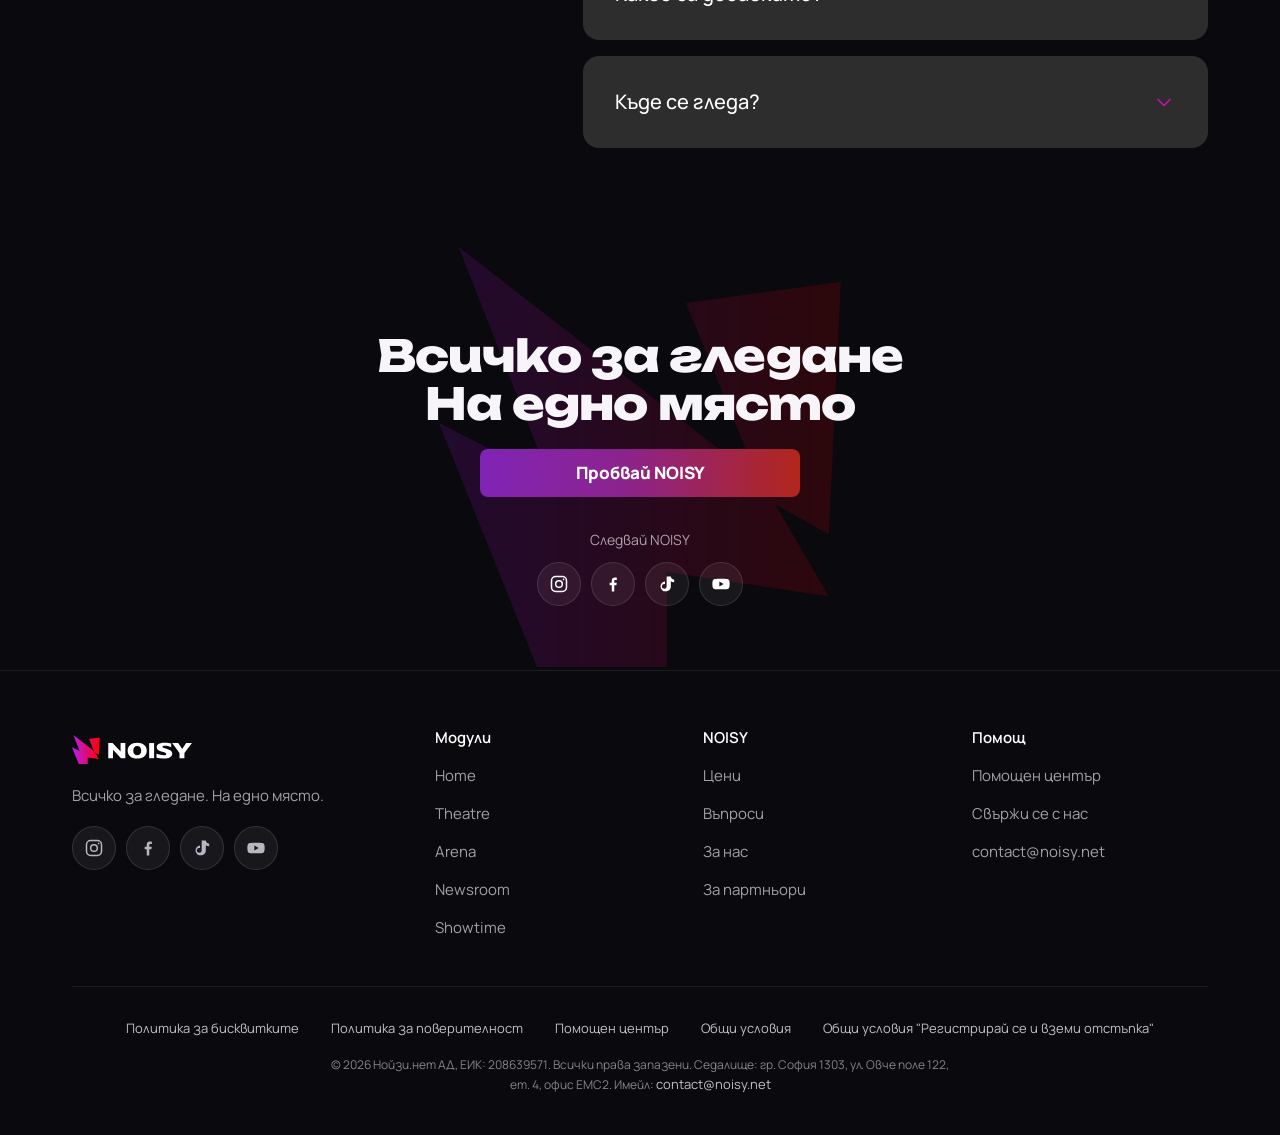
==== commit 63f63df7: "v28: laptop hero back to original, only CTA lifted; phone fix kept Co-Authored-By: Claude Opus 5.5 <" ====
--- a/index.html
+++ b/index.html
@@ -883,7 +883,7 @@
 <link rel="stylesheet" href="v25.css?v=2">
 <link rel="stylesheet" href="kar20.css?v=8">
 <link rel="stylesheet" href="k26.css?v=200"><link rel="stylesheet" href="a-hero.css?v=7"><link rel="stylesheet" href="gaps.css?v=15">
-<link rel="stylesheet" href="hero28.css?v=5"></head>
+<link rel="stylesheet" href="hero28.css?v=6"></head>
 <body class="clean"><a class="skip" href="#ceni">Към цените</a>
 <script>if(!/[?&]notes/.test(location.search))document.documentElement.classList.add("nonotes");document.documentElement.classList.add("heroB");var mm=(location.search.match(/[?&]mods=(tv|tabs)/)||[])[1];if(mm)document.documentElement.classList.add("only-"+mm)</script>
 <div class="progress" id="prog"></div>
@@ -1218,5 +1218,5 @@
 function t(){if(sent||!loaded||!seen)return;sent=true;try{f.contentWindow.postMessage('lili-heading','*')}catch(e){}}
 f.addEventListener('load',function(){loaded=true;t()});
 try{if(f.contentDocument&&f.contentDocument.readyState==='complete')loaded=true}catch(e){}
-new IntersectionObserver(function(es){es.forEach(function(e){if(e.isIntersecting){seen=true;t()}})},{rootMargin:'0px 0px -30% 0px'}).observe(f)})();</script><script src="swipe28.js?v=1" defer></script><script src="hero28.js?v=5" defer></script></body>
+new IntersectionObserver(function(es){es.forEach(function(e){if(e.isIntersecting){seen=true;t()}})},{rootMargin:'0px 0px -30% 0px'}).observe(f)})();</script><script src="swipe28.js?v=1" defer></script><script src="hero28.js?v=6" defer></script></body>
 </html>
--- a/hero28.css
+++ b/hero28.css
@@ -38,11 +38,12 @@
 .h28.gone{pointer-events:none}
 @media(prefers-reduced-motion:reduce){.h28{margin-bottom:0}}
 .h28{background:transparent}
-/* 21.10 (Лили, [40]): на нисък лаптоп екран бутонът се режеше. Хирото започваше под хедъра (88px), а е високо цял екран,
-   така че долните 88px излизаха извън екрана. Сега хирото минава под прозрачния хедър и е точно колкото екрана;
-   заглавието се смалява и по височина на екрана */
-.h28{margin-top:calc(var(--hh,88px) * -1)}
+/* 21.10 (Лили, [40]): на нисък лаптоп екран бутонът се режеше, защото хирото започва под хедъра (88px), а е високо цял екран.
+   Лаптоп: хирото остава както е било, само текстът с бутона е вдигнат с височината на хедъра. */
+@media(min-width:761px){.h28-copy{bottom:calc(clamp(28px,3.4vw,64px) + var(--hh,88px))}}
+/* Телефон: хирото минава под хедъра и е точно колкото екрана */
+@media(max-width:760px){.h28{margin-top:calc(var(--hh,60px) * -1)}
 .h28-st{min-height:0;height:100vh;height:100svh}
 .h28-copy h1{font-size:clamp(28px,min(4.2vw,8.4vh),80px)}
 .h28-copy .sub{margin-top:clamp(10px,2vh,18px)}
-.h28-copy .ctas{margin-top:clamp(14px,2.8vh,26px)}
+.h28-copy .ctas{margin-top:clamp(14px,2.8vh,26px)}}
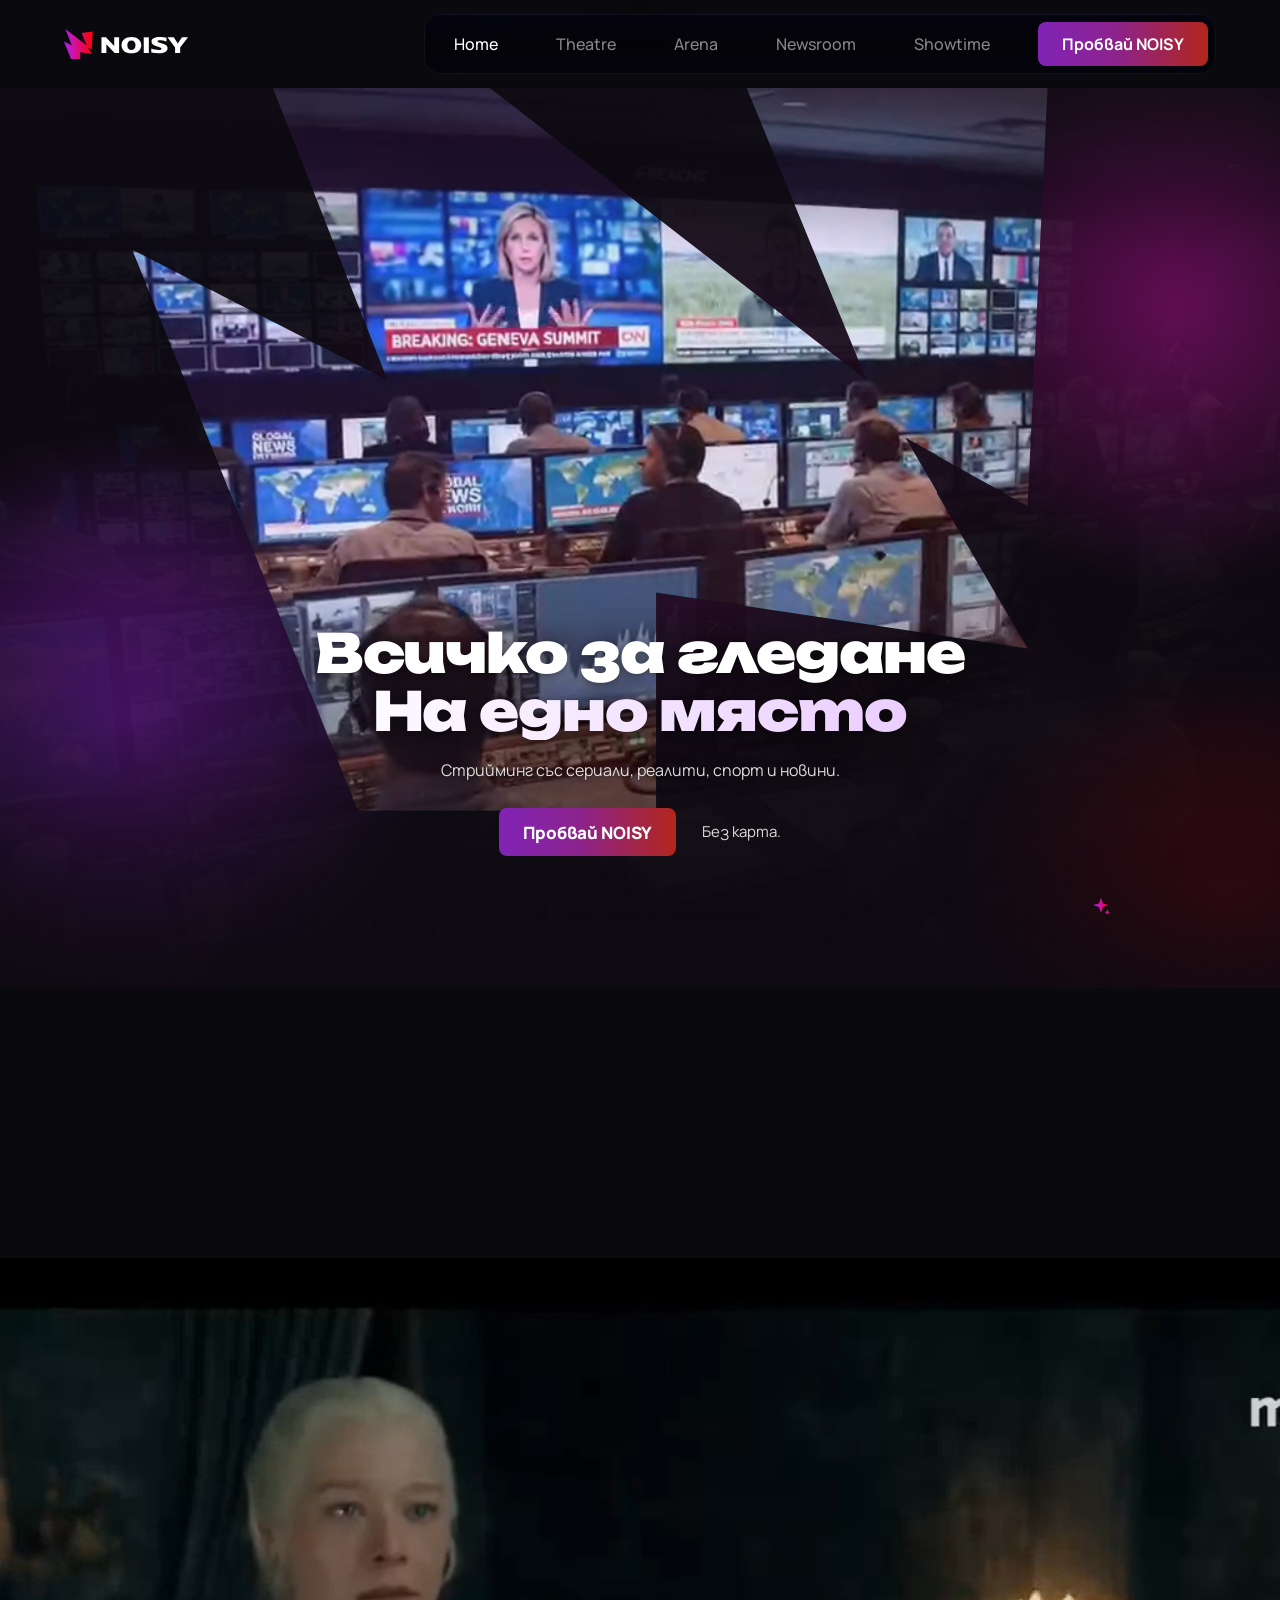
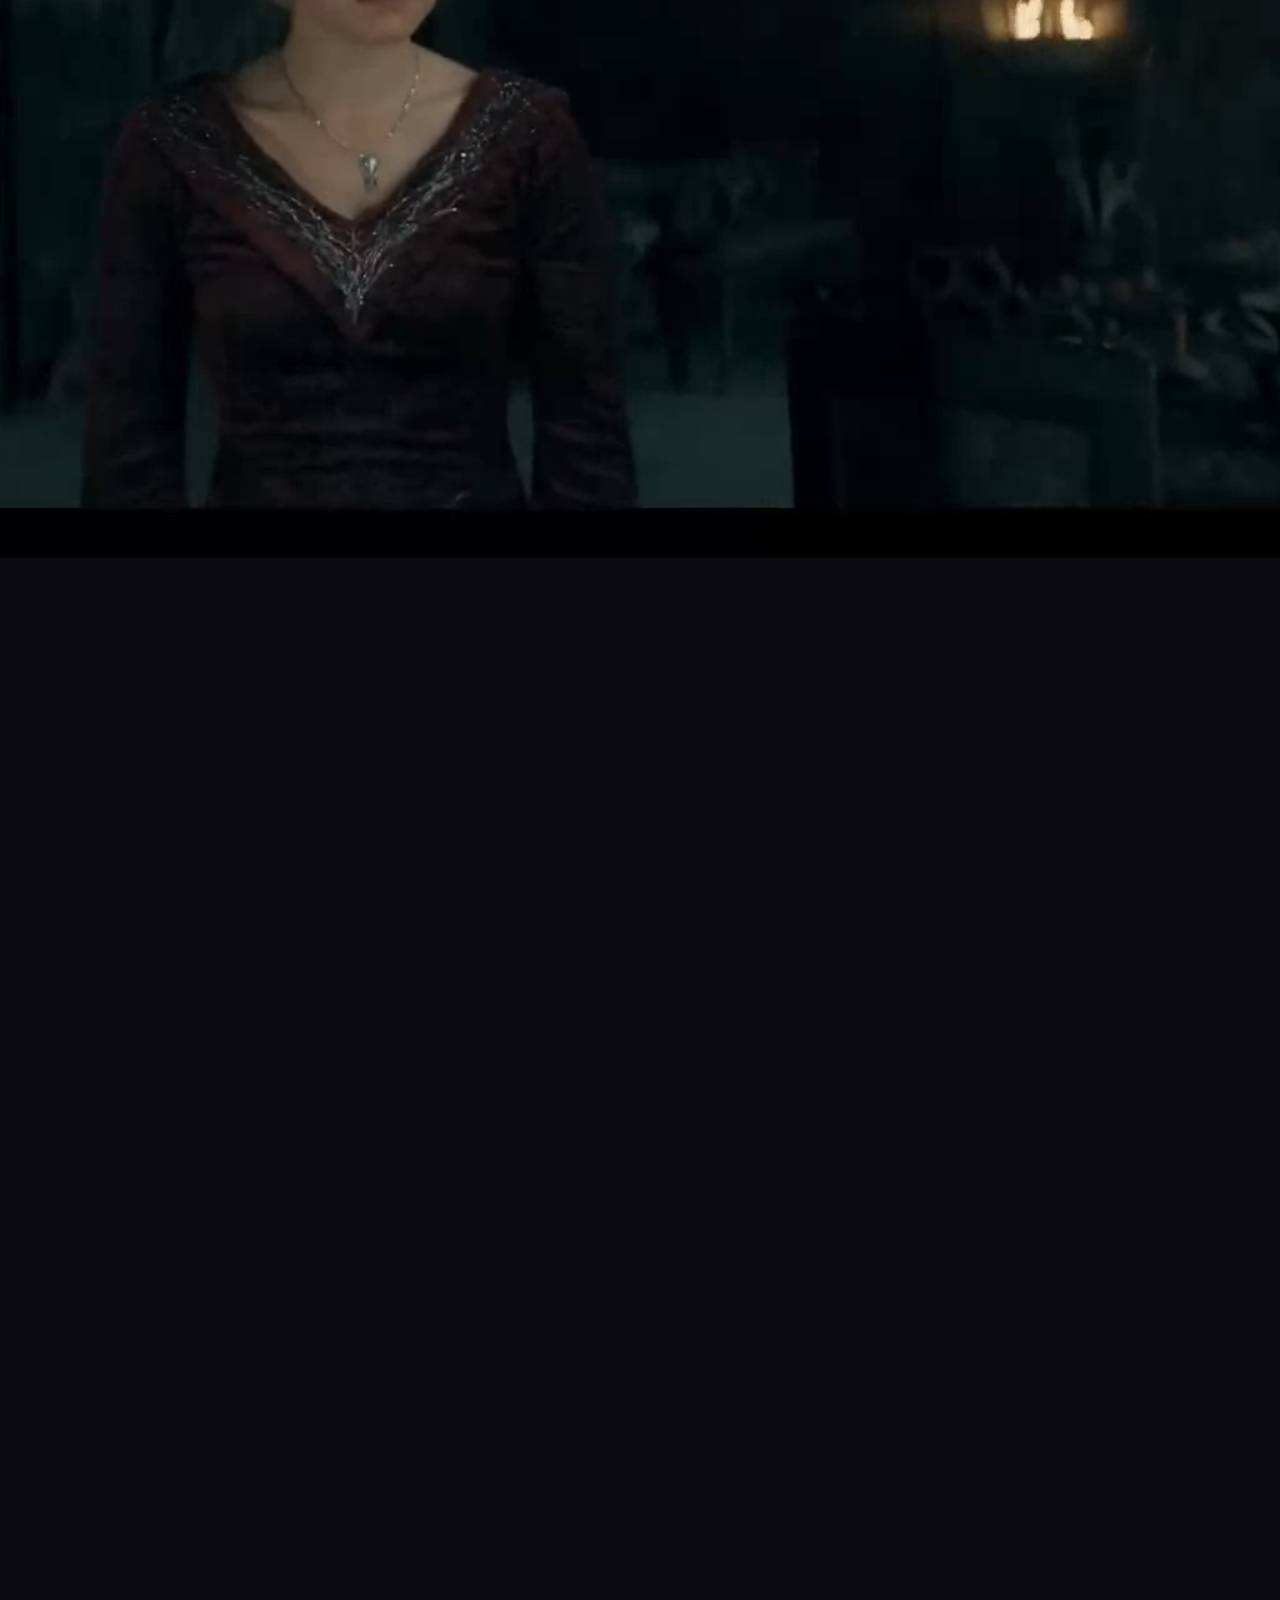
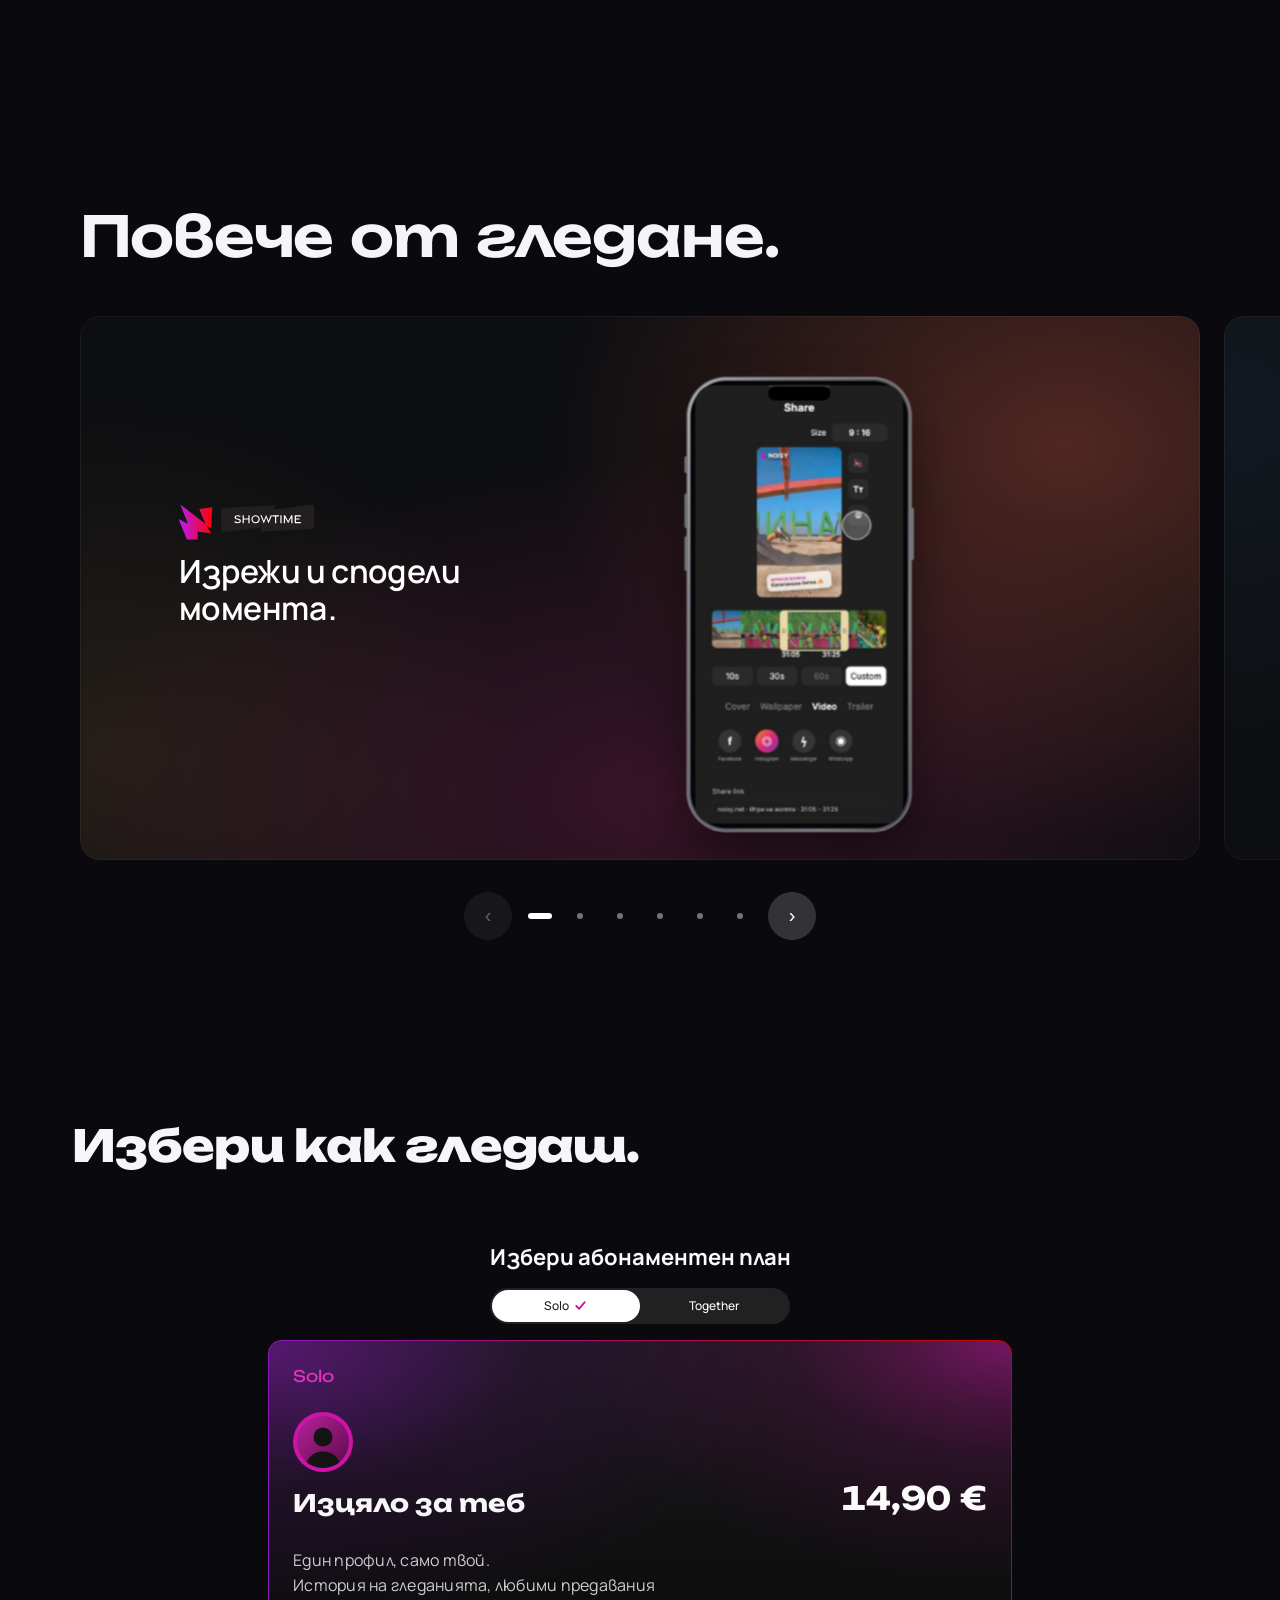
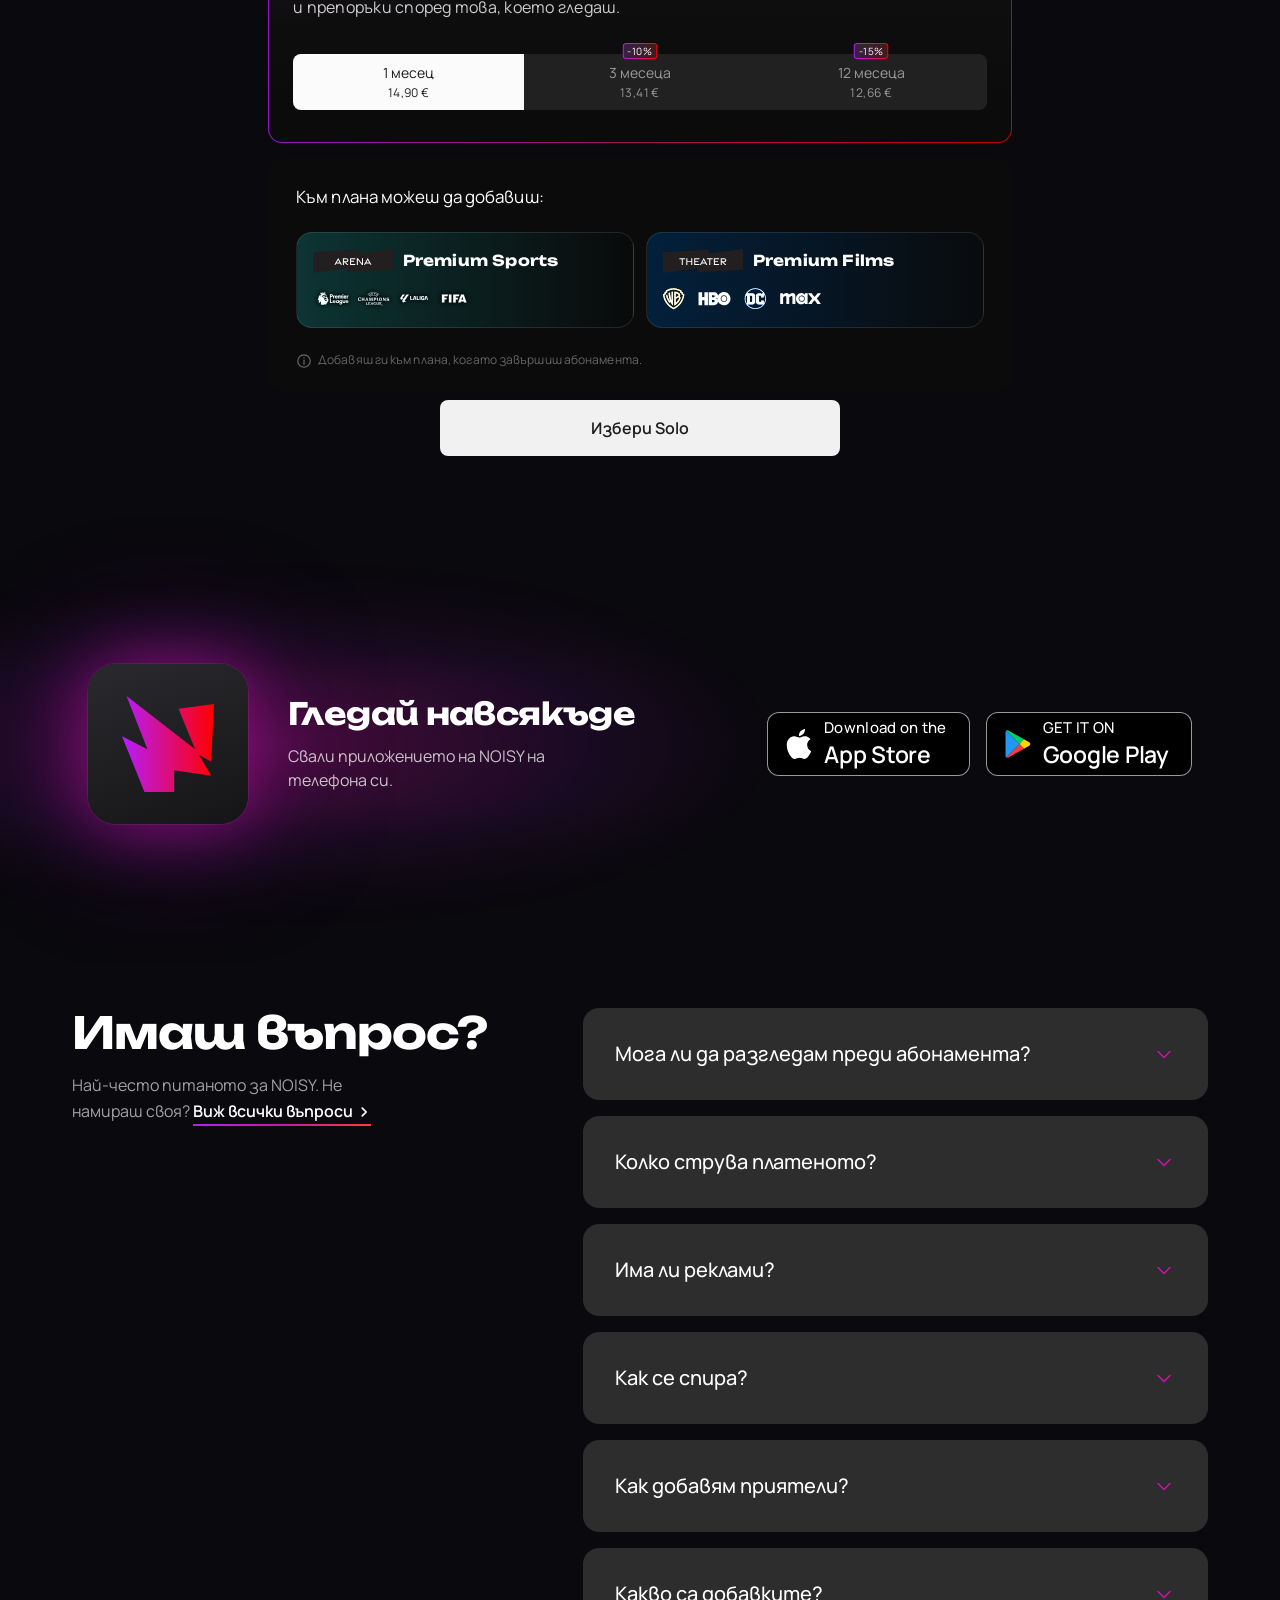
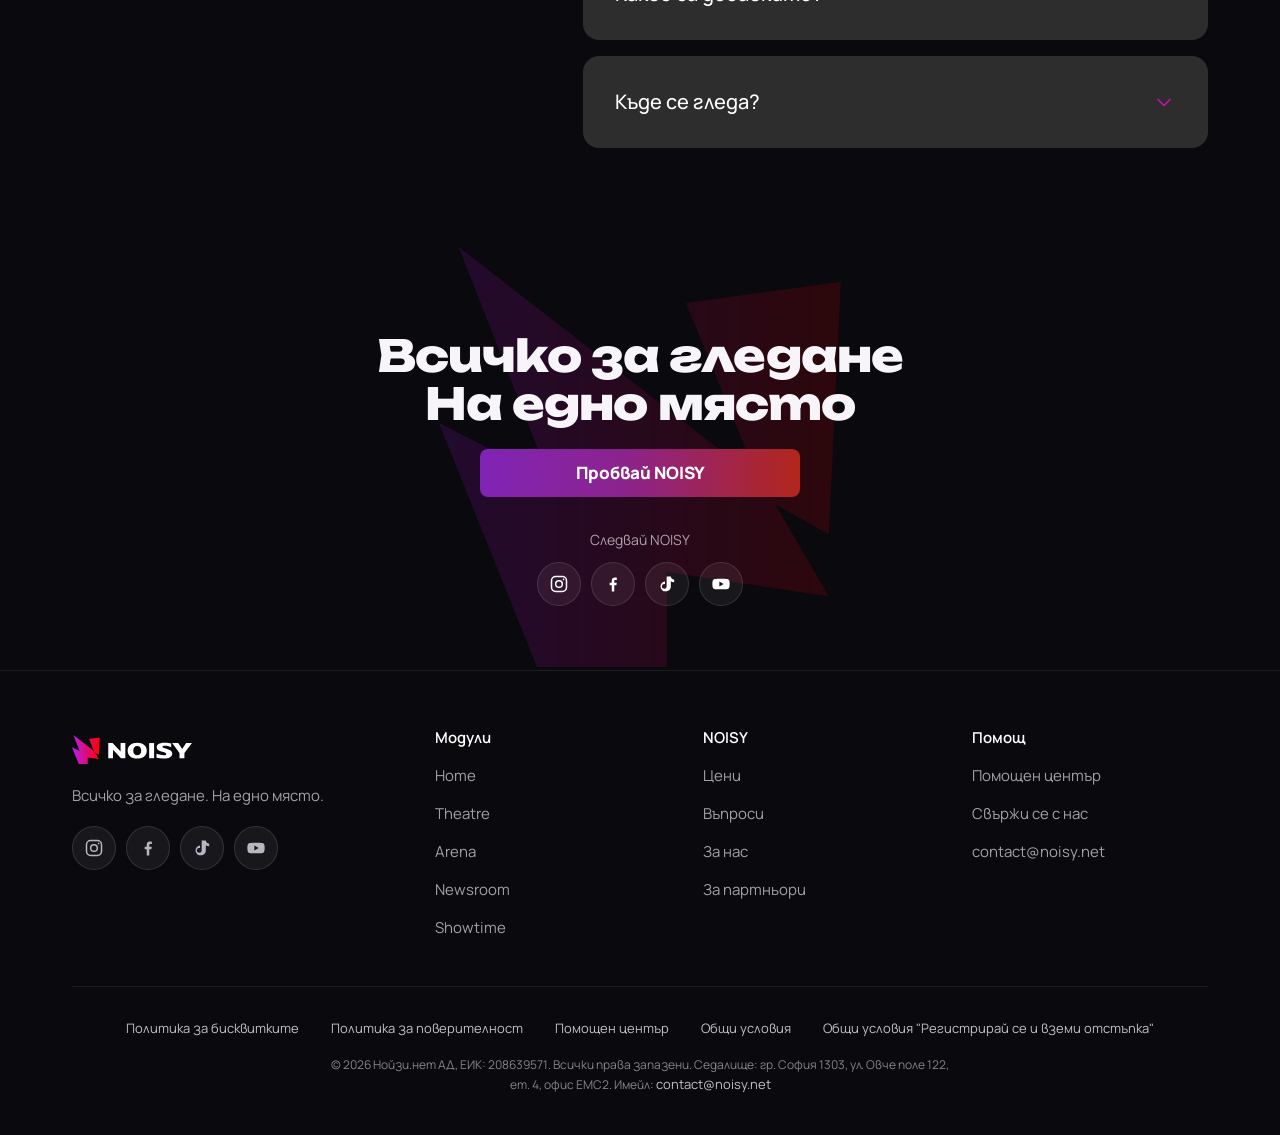
==== commit 729ac5df: "v28: smooth finger-follow swipe for modules and rows Co-Authored-By: Claude Opus 5.5 <noreply@anthro" ====
--- a/index.html
+++ b/index.html
@@ -879,7 +879,7 @@
 
 </style>
 <link rel="stylesheet" href="gallery.css"><link rel="stylesheet" href="v12.css"><link rel="stylesheet" href="v13.css"><link rel="stylesheet" href="v14.css"><link rel="stylesheet" href="v15.css"><link rel="stylesheet" href="cursor.css"><script src="gallery-28.js?v=1" defer></script>
-<script src="shared.js" defer></script><script src="v13.js" defer></script><script src="v15-28.js?v=1" defer></script><script src="cursor.js?v=9" defer></script><link rel="stylesheet" href="v19.css?v=15"><link rel="stylesheet" href="brand.css?v=20"><script src="v19.js?v=25" defer></script><script src="pz22.js?v=5" defer></script><link rel="stylesheet" href="v21.css?v=7"><script src="v21.js?v=204" defer></script><link rel="stylesheet" href="devices.min.css"><link rel="stylesheet" href="v22.css?v=11"><link rel="stylesheet" href="v23.css?v=24"><script src="v22.js?v=11" defer></script><script src="v23.js?v=17" defer></script><style>#ceni .trust{margin-top:40px}@media (max-width:1023px){html.pz-in .fab{opacity:0!important;pointer-events:none!important;transition:opacity .3s}}</style>
+<script src="shared.js" defer></script><script src="v13.js" defer></script><script src="v15-28.js?v=1" defer></script><script src="cursor.js?v=9" defer></script><link rel="stylesheet" href="v19.css?v=15"><link rel="stylesheet" href="brand.css?v=20"><script src="v19.js?v=25" defer></script><script src="pz22.js?v=5" defer></script><link rel="stylesheet" href="v21.css?v=7"><script src="v21.js?v=205" defer></script><link rel="stylesheet" href="devices.min.css"><link rel="stylesheet" href="v22.css?v=11"><link rel="stylesheet" href="v23.css?v=24"><script src="v22.js?v=11" defer></script><script src="v23.js?v=17" defer></script><style>#ceni .trust{margin-top:40px}@media (max-width:1023px){html.pz-in .fab{opacity:0!important;pointer-events:none!important;transition:opacity .3s}}</style>
 <link rel="stylesheet" href="v25.css?v=2">
 <link rel="stylesheet" href="kar20.css?v=8">
 <link rel="stylesheet" href="k26.css?v=200"><link rel="stylesheet" href="a-hero.css?v=7"><link rel="stylesheet" href="gaps.css?v=15">
@@ -1218,5 +1218,5 @@
 function t(){if(sent||!loaded||!seen)return;sent=true;try{f.contentWindow.postMessage('lili-heading','*')}catch(e){}}
 f.addEventListener('load',function(){loaded=true;t()});
 try{if(f.contentDocument&&f.contentDocument.readyState==='complete')loaded=true}catch(e){}
-new IntersectionObserver(function(es){es.forEach(function(e){if(e.isIntersecting){seen=true;t()}})},{rootMargin:'0px 0px -30% 0px'}).observe(f)})();</script><script src="swipe28.js?v=1" defer></script><script src="hero28.js?v=6" defer></script></body>
+new IntersectionObserver(function(es){es.forEach(function(e){if(e.isIntersecting){seen=true;t()}})},{rootMargin:'0px 0px -30% 0px'}).observe(f)})();</script><script src="swipe28.js?v=2" defer></script><script src="hero28.js?v=6" defer></script></body>
 </html>
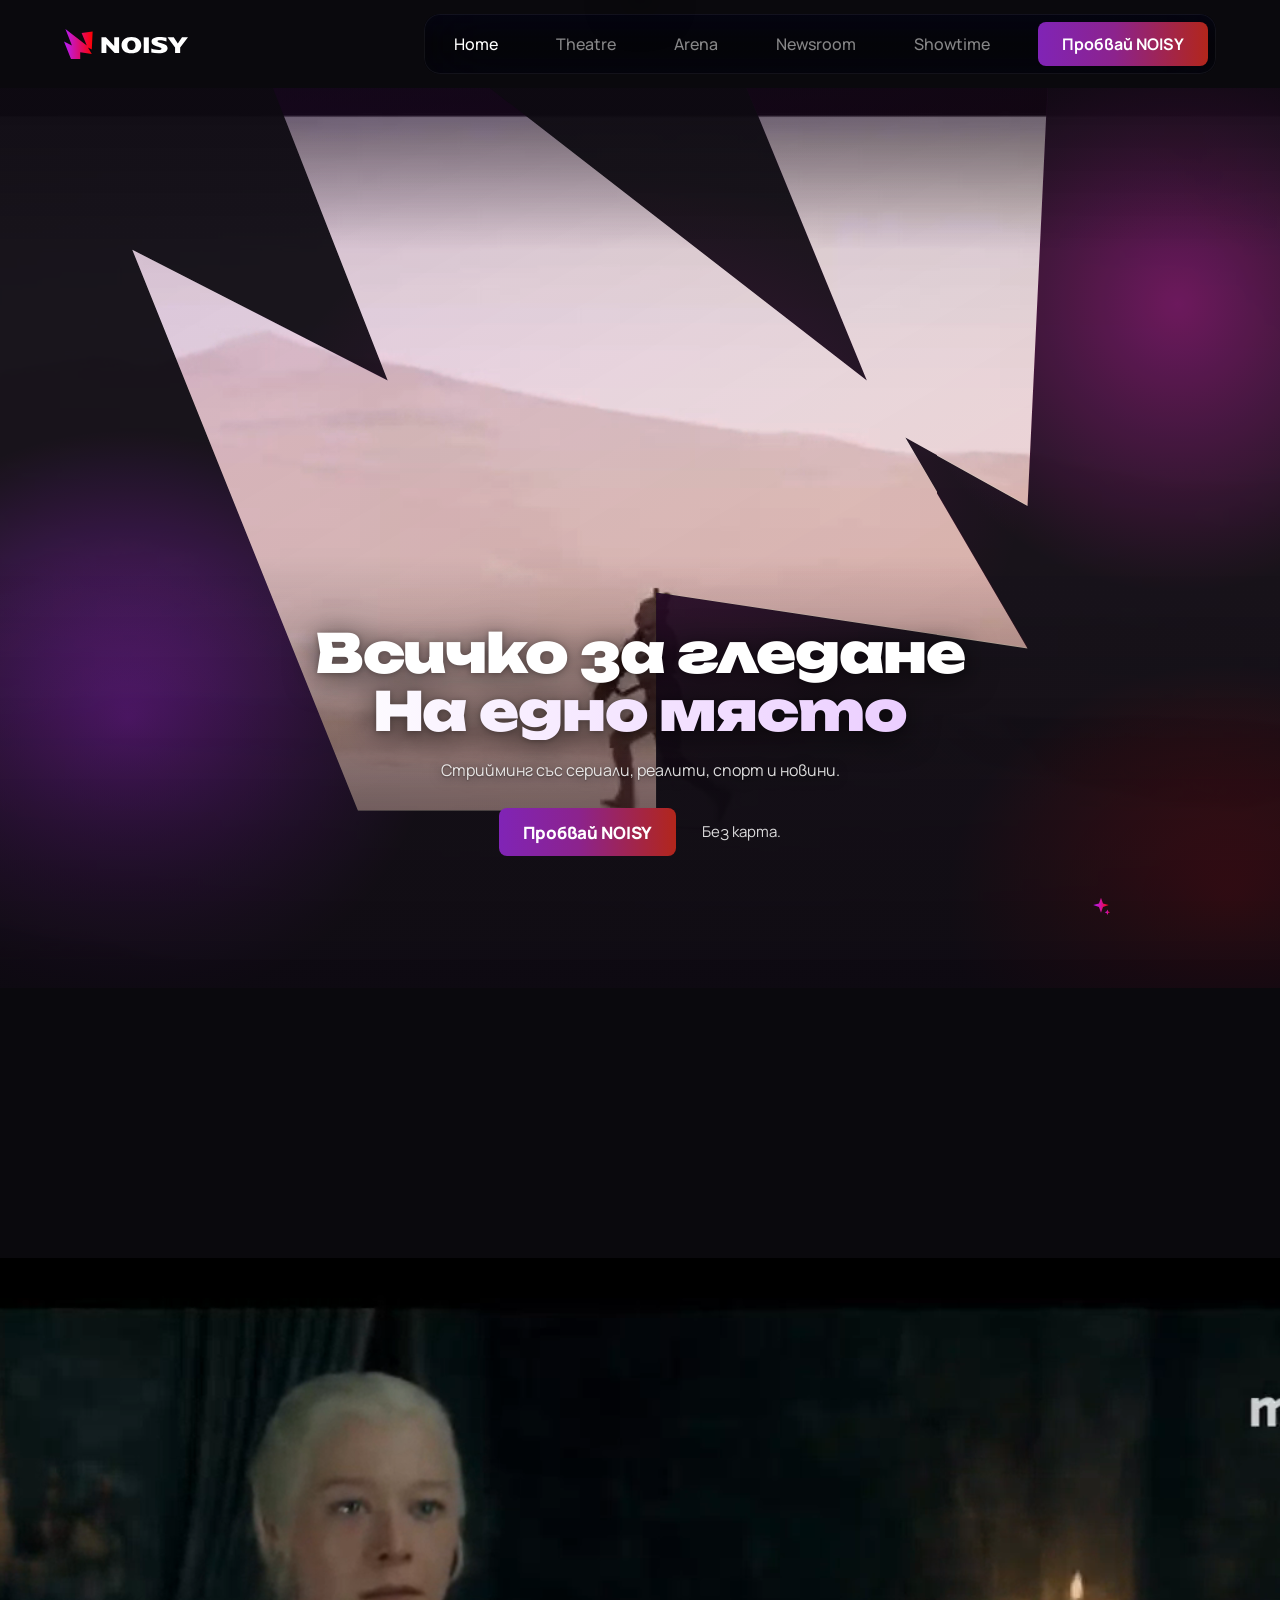
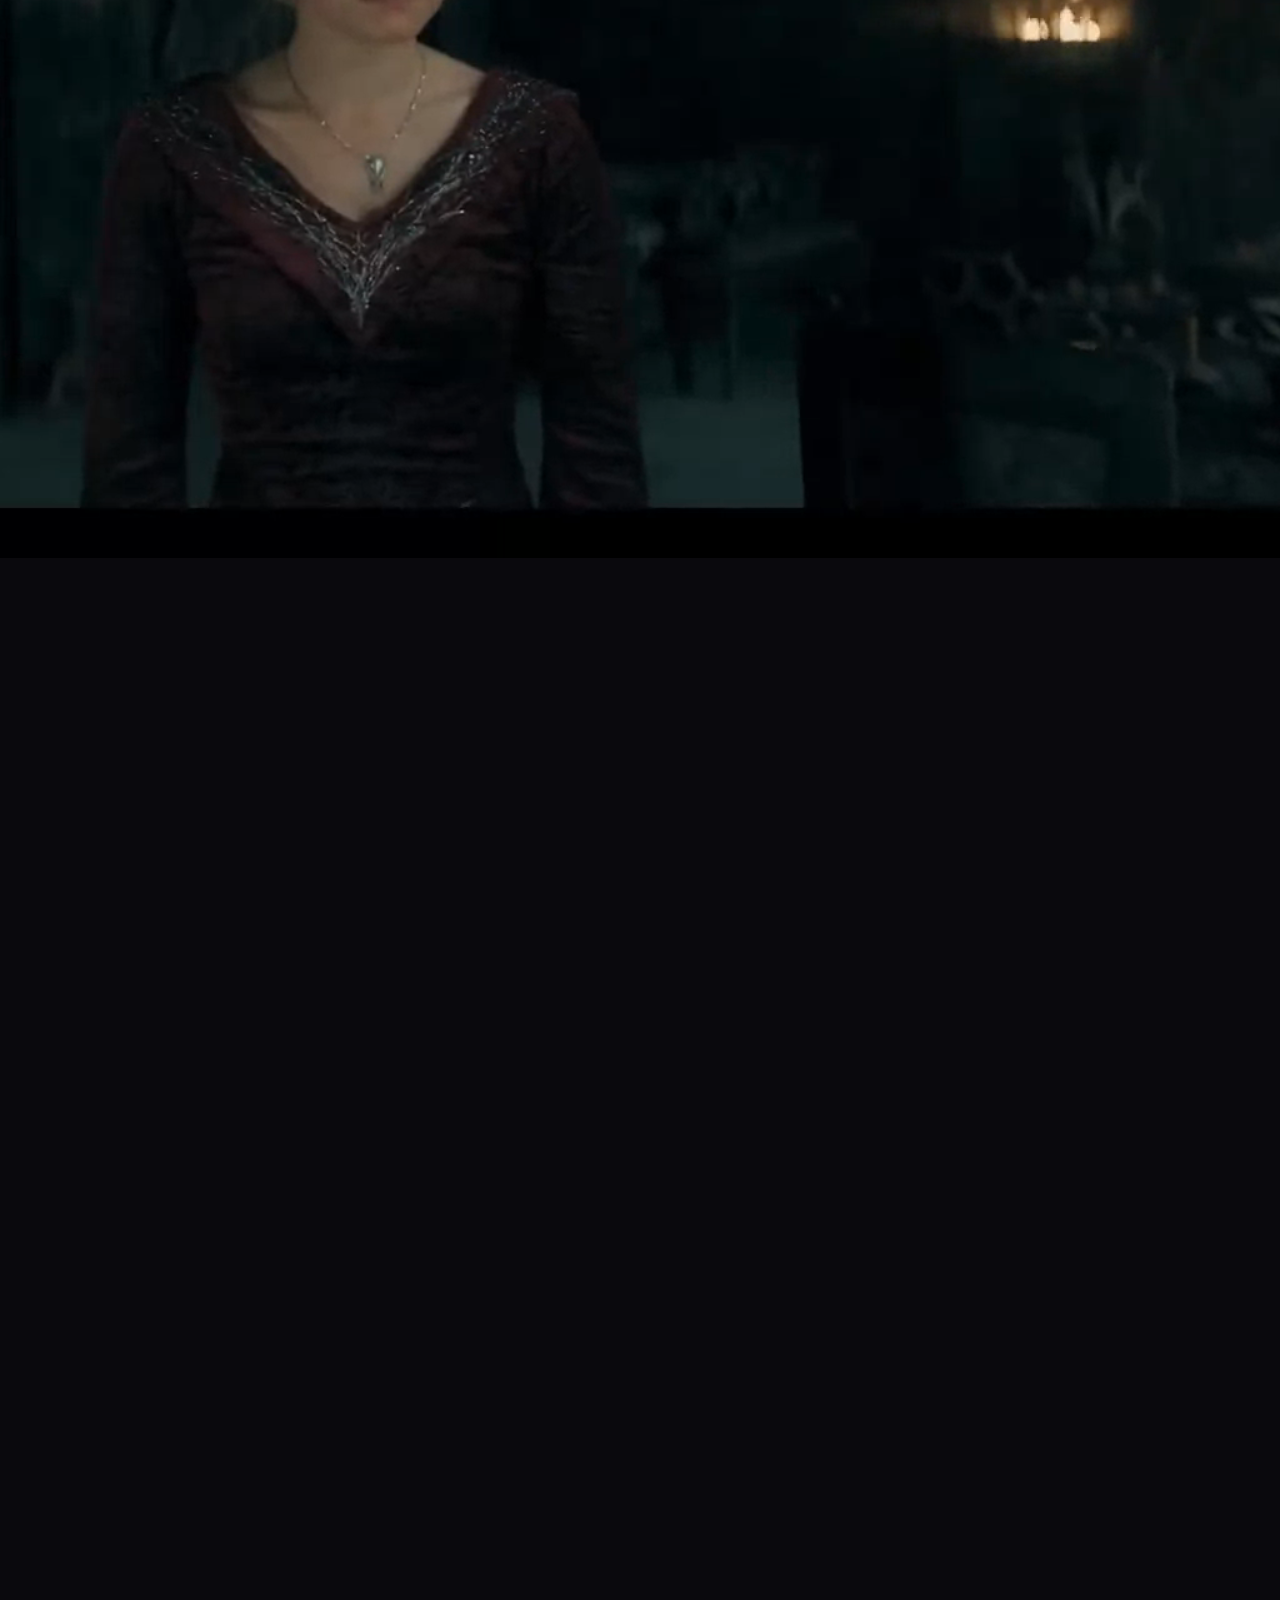
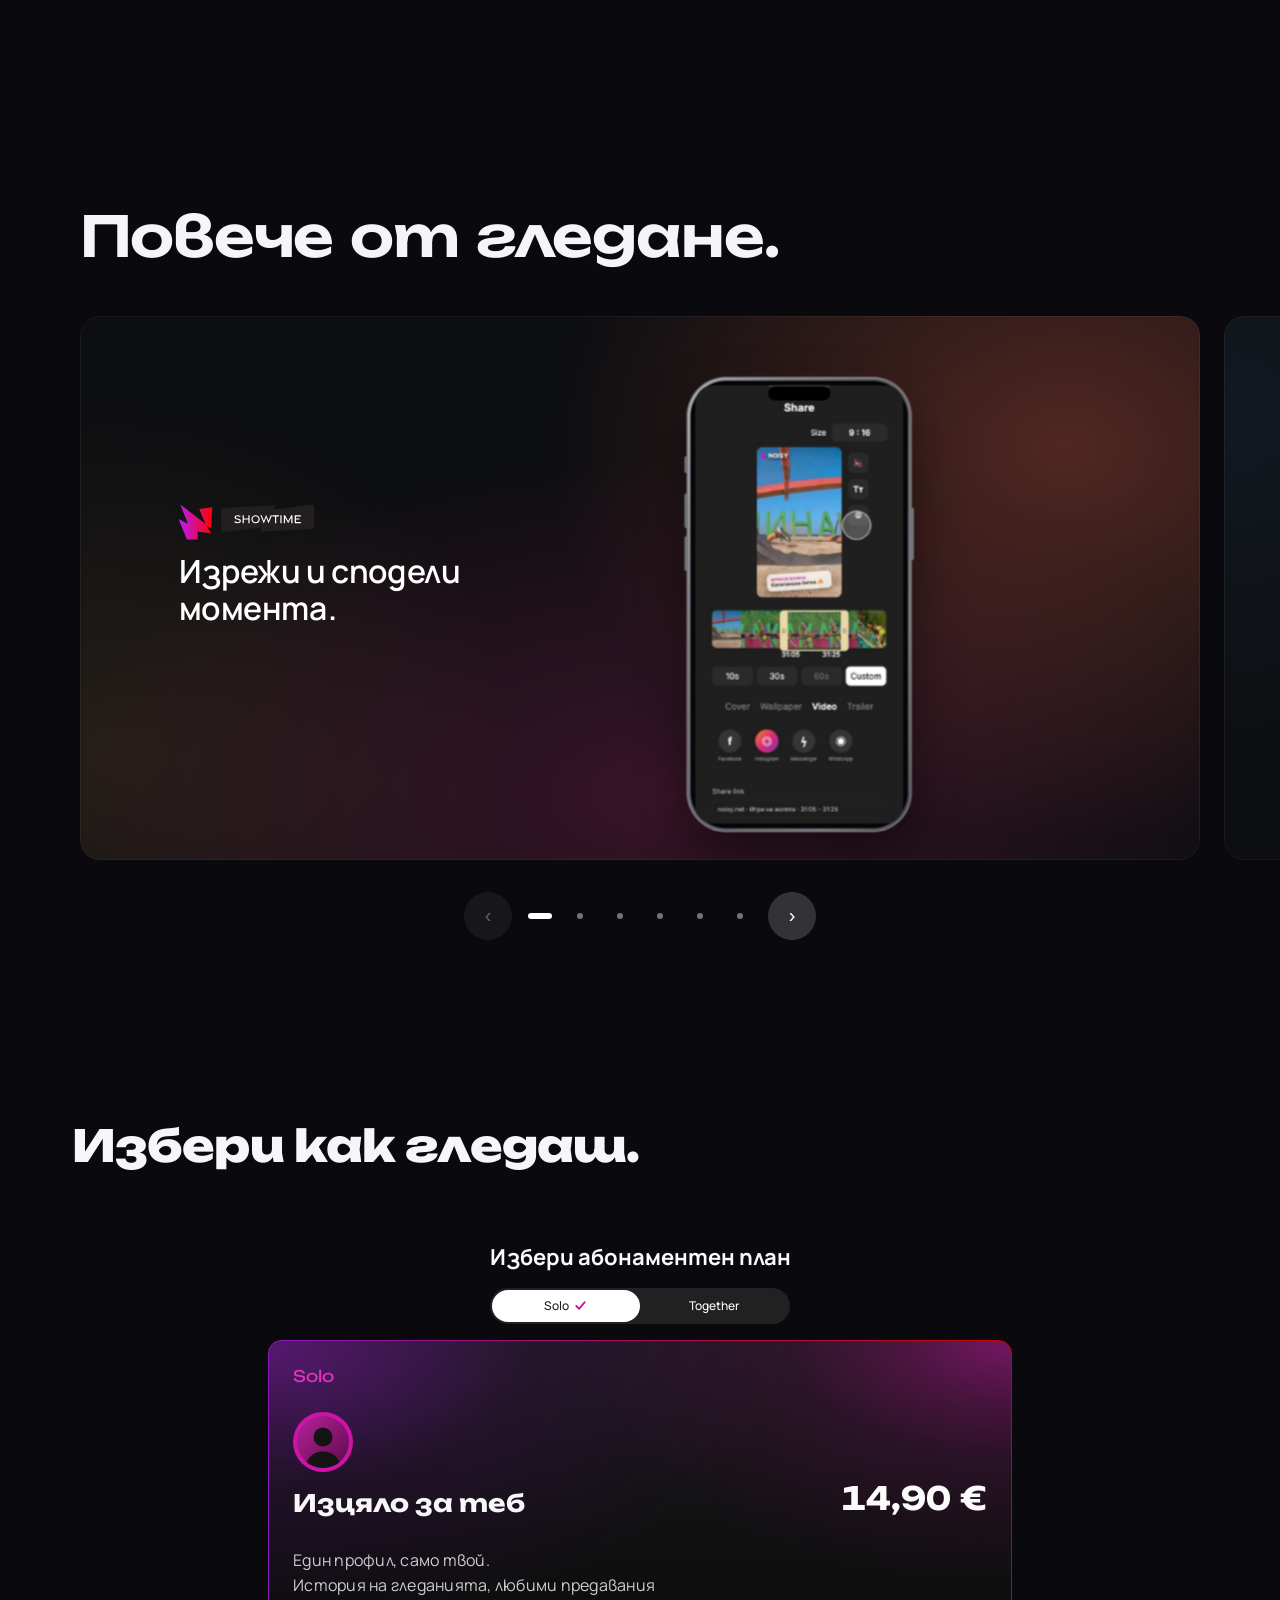
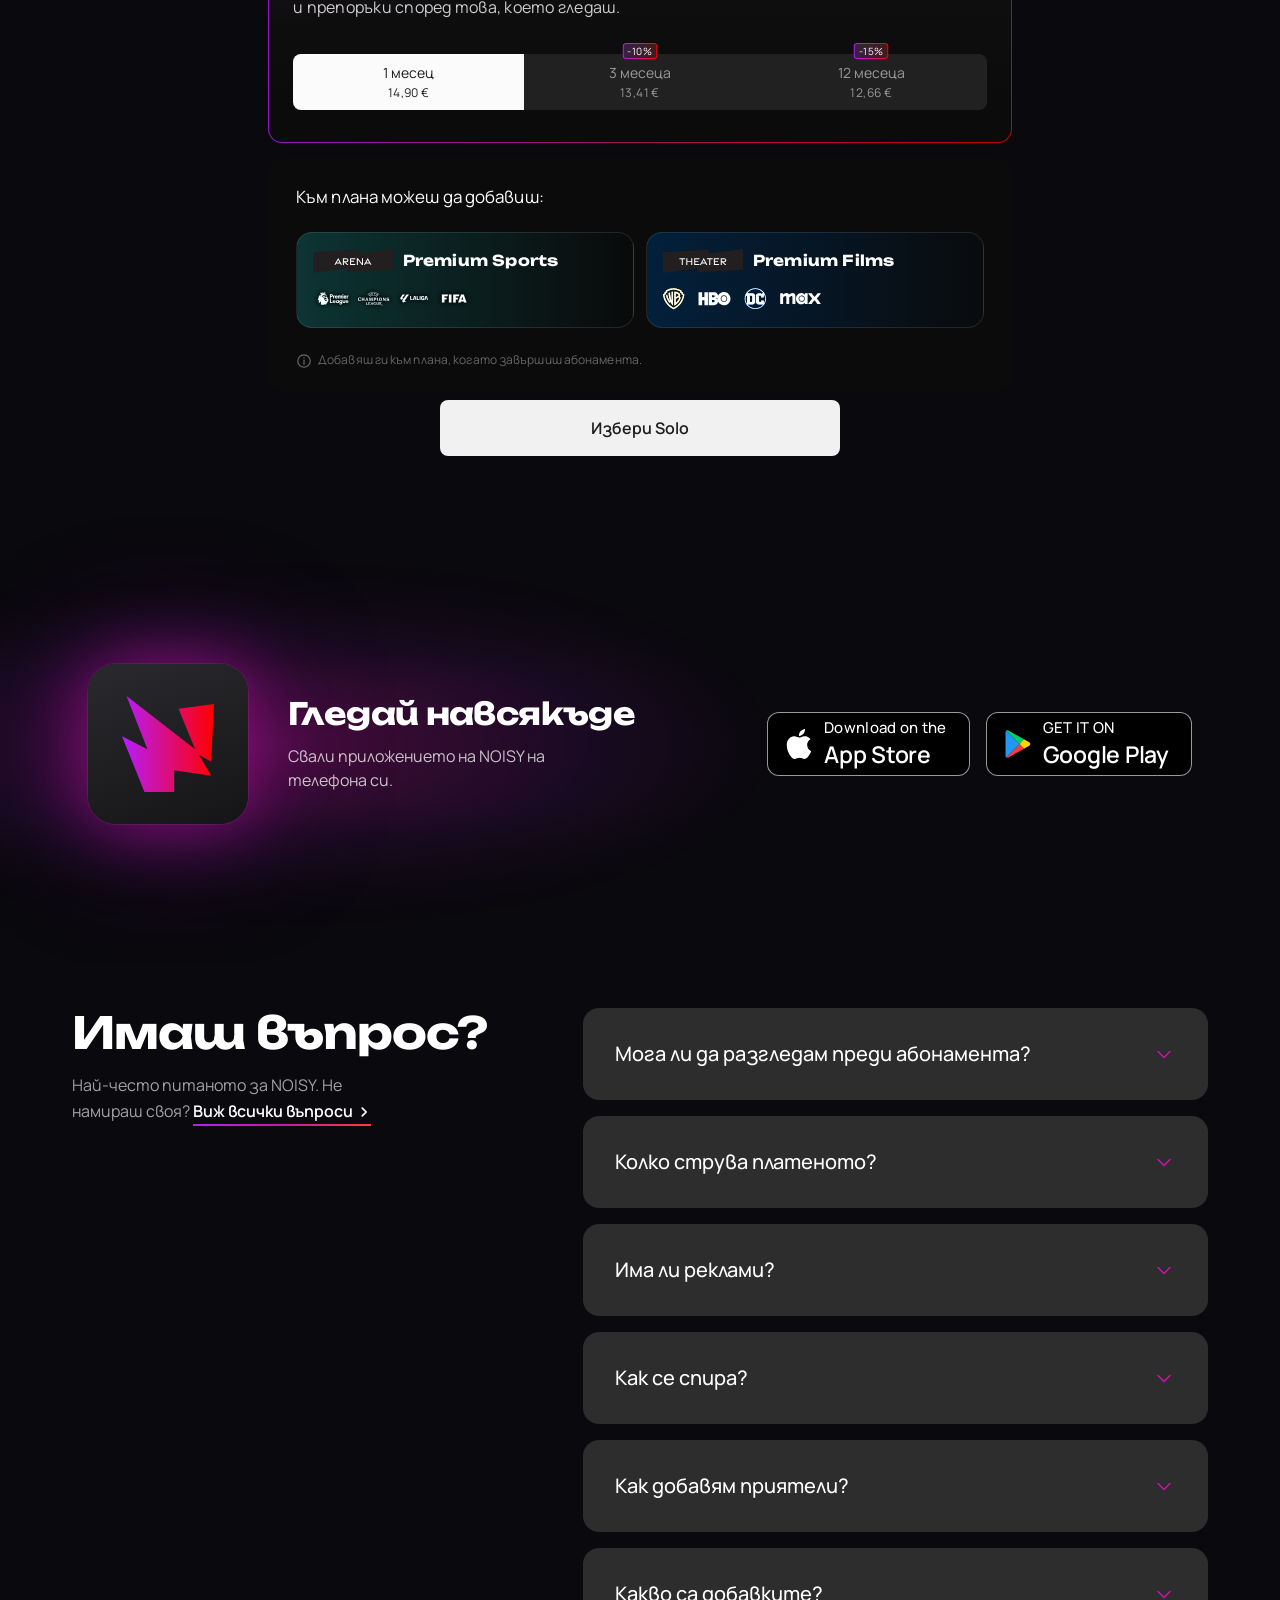
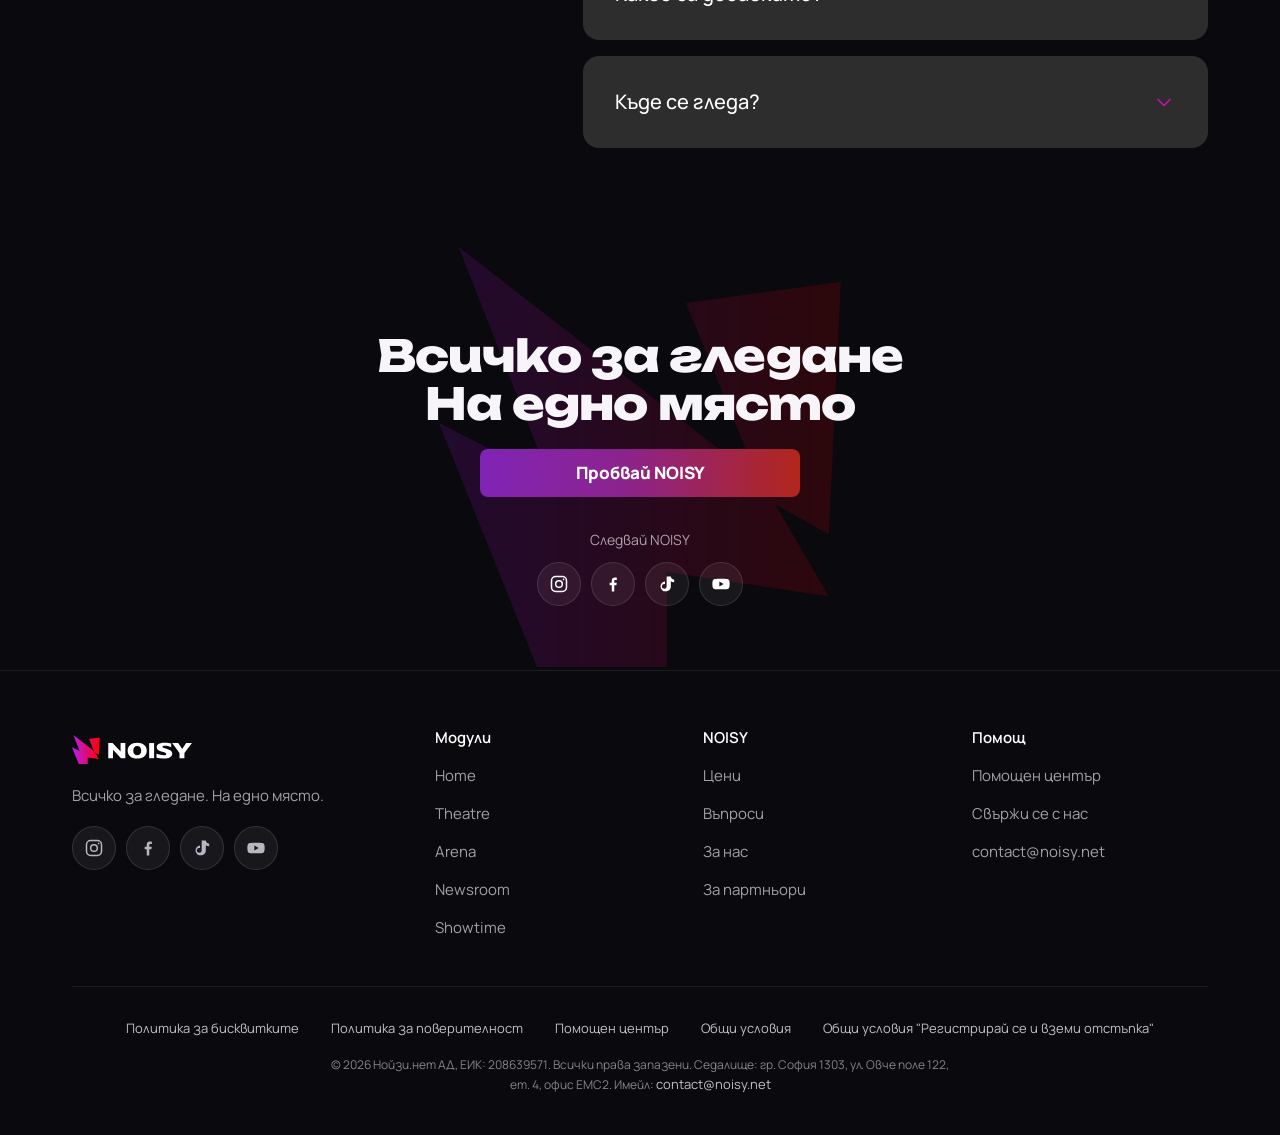
==== commit 4b98ec2d: "v28: top module card no longer auto-switches while user scrolls or touches Co-Authored-By: Claude Op" ====
--- a/index.html
+++ b/index.html
@@ -879,7 +879,7 @@
 
 </style>
 <link rel="stylesheet" href="gallery.css"><link rel="stylesheet" href="v12.css"><link rel="stylesheet" href="v13.css"><link rel="stylesheet" href="v14.css"><link rel="stylesheet" href="v15.css"><link rel="stylesheet" href="cursor.css"><script src="gallery-28.js?v=1" defer></script>
-<script src="shared.js" defer></script><script src="v13.js" defer></script><script src="v15-28.js?v=1" defer></script><script src="cursor.js?v=9" defer></script><link rel="stylesheet" href="v19.css?v=15"><link rel="stylesheet" href="brand.css?v=20"><script src="v19.js?v=25" defer></script><script src="pz22.js?v=5" defer></script><link rel="stylesheet" href="v21.css?v=7"><script src="v21.js?v=205" defer></script><link rel="stylesheet" href="devices.min.css"><link rel="stylesheet" href="v22.css?v=11"><link rel="stylesheet" href="v23.css?v=24"><script src="v22.js?v=11" defer></script><script src="v23.js?v=17" defer></script><style>#ceni .trust{margin-top:40px}@media (max-width:1023px){html.pz-in .fab{opacity:0!important;pointer-events:none!important;transition:opacity .3s}}</style>
+<script src="shared.js" defer></script><script src="v13.js" defer></script><script src="v15-28.js?v=1" defer></script><script src="cursor.js?v=9" defer></script><link rel="stylesheet" href="v19.css?v=15"><link rel="stylesheet" href="brand.css?v=20"><script src="v19.js?v=25" defer></script><script src="pz22.js?v=5" defer></script><link rel="stylesheet" href="v21.css?v=7"><script src="v21.js?v=205" defer></script><link rel="stylesheet" href="devices.min.css"><link rel="stylesheet" href="v22.css?v=11"><link rel="stylesheet" href="v23.css?v=24"><script src="v22.js?v=12" defer></script><script src="v23.js?v=17" defer></script><style>#ceni .trust{margin-top:40px}@media (max-width:1023px){html.pz-in .fab{opacity:0!important;pointer-events:none!important;transition:opacity .3s}}</style>
 <link rel="stylesheet" href="v25.css?v=2">
 <link rel="stylesheet" href="kar20.css?v=8">
 <link rel="stylesheet" href="k26.css?v=200"><link rel="stylesheet" href="a-hero.css?v=7"><link rel="stylesheet" href="gaps.css?v=15">
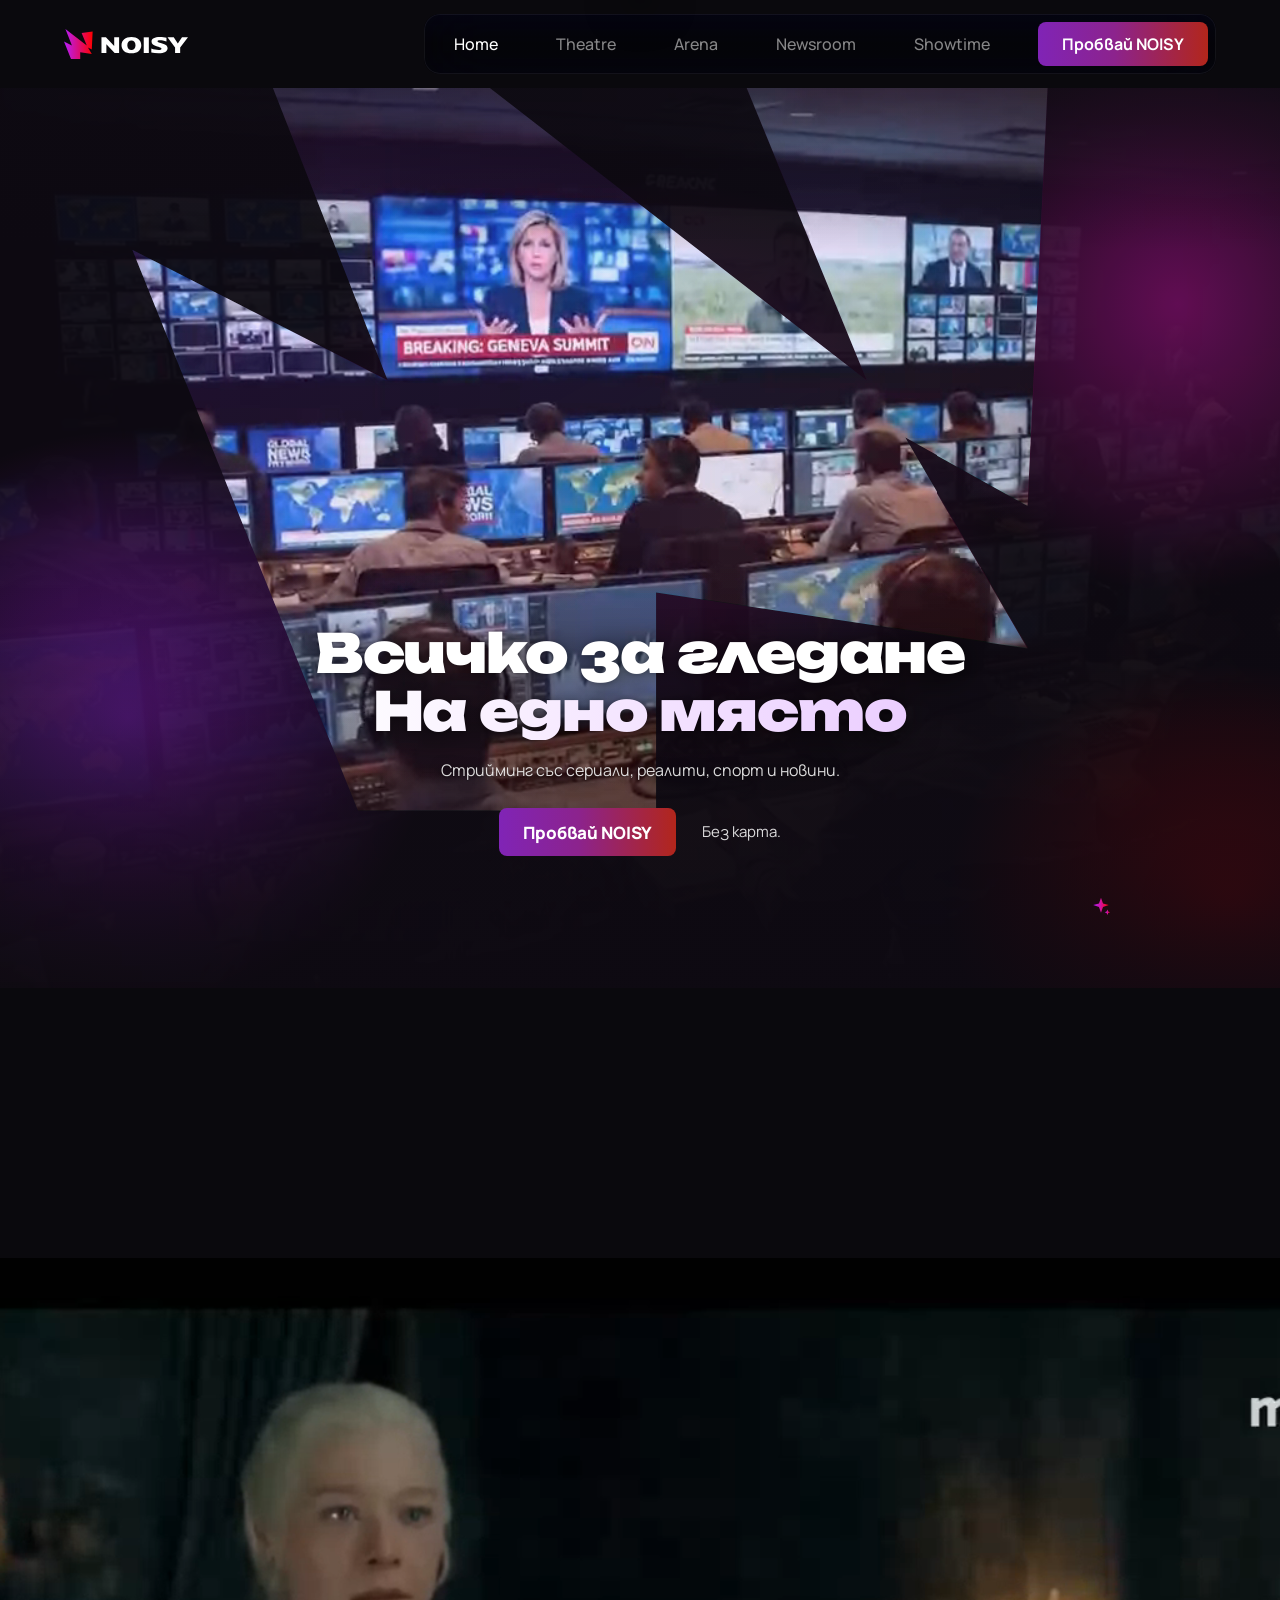
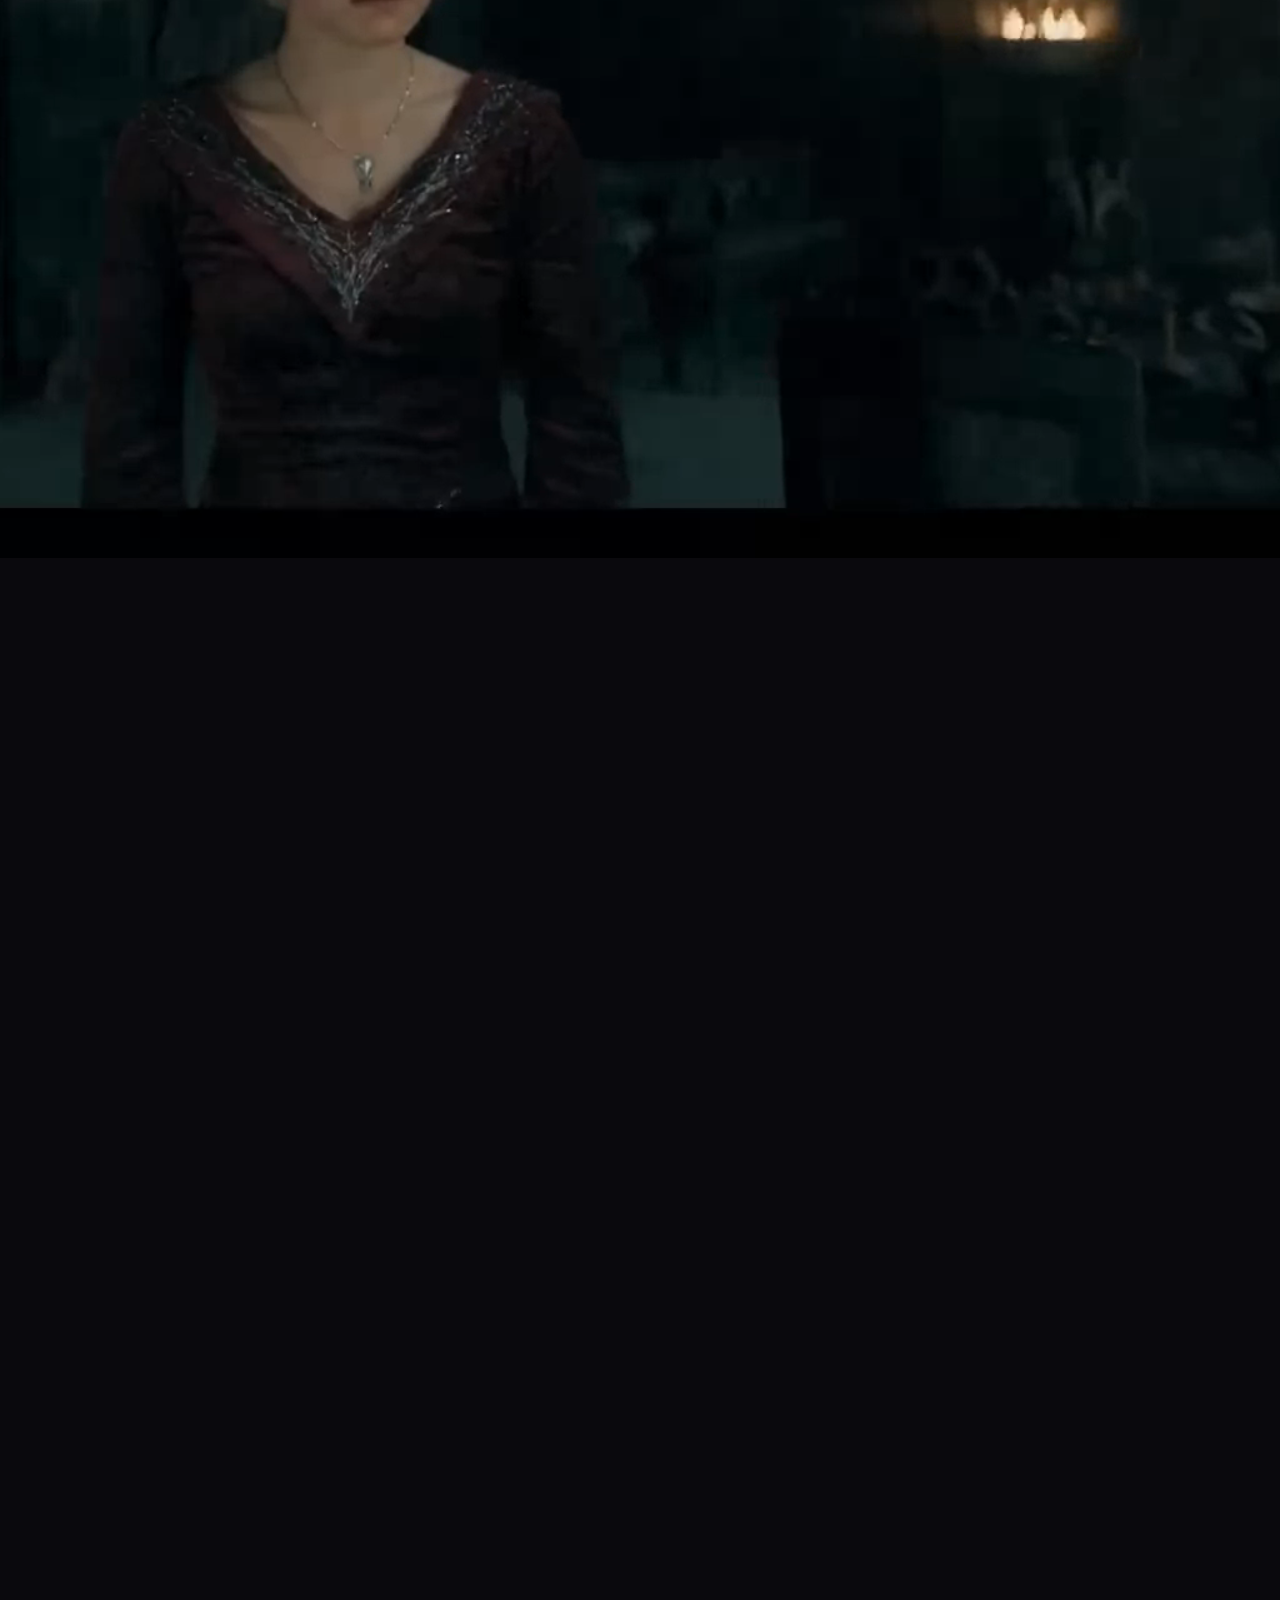
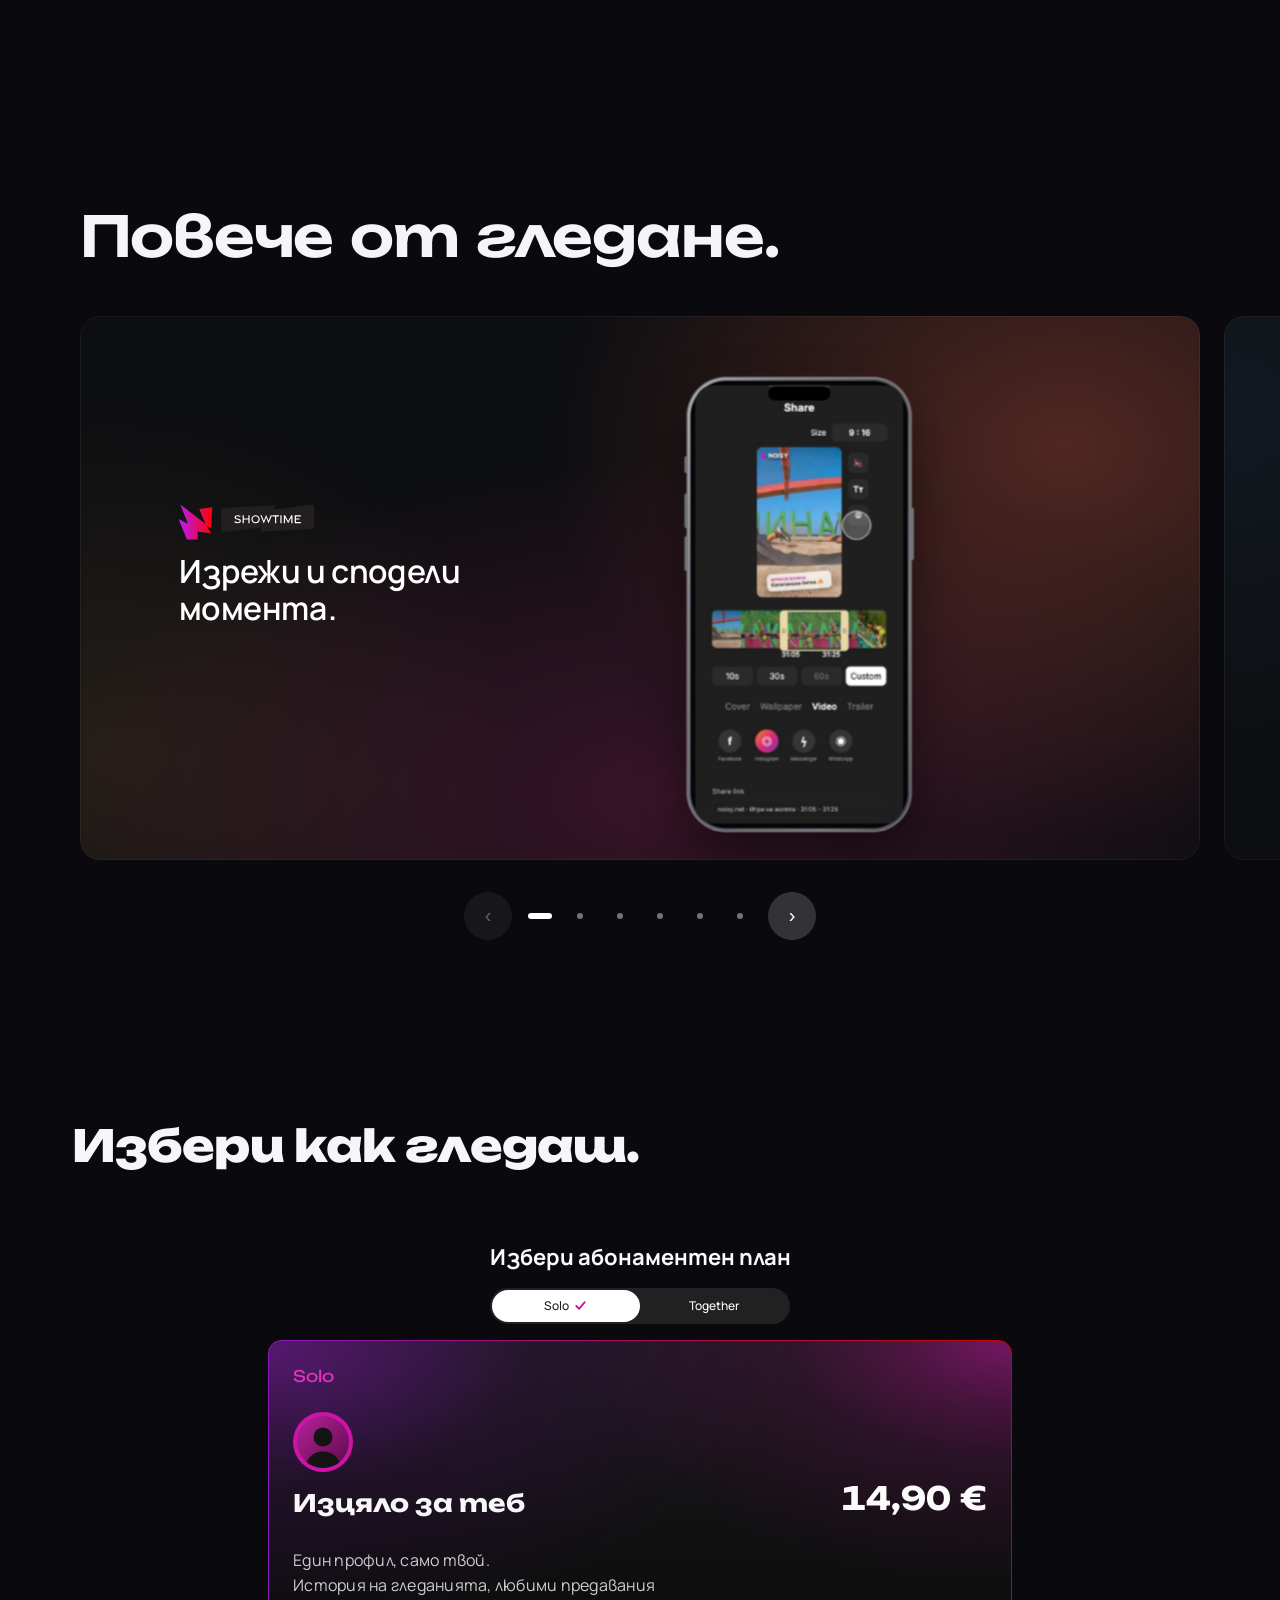
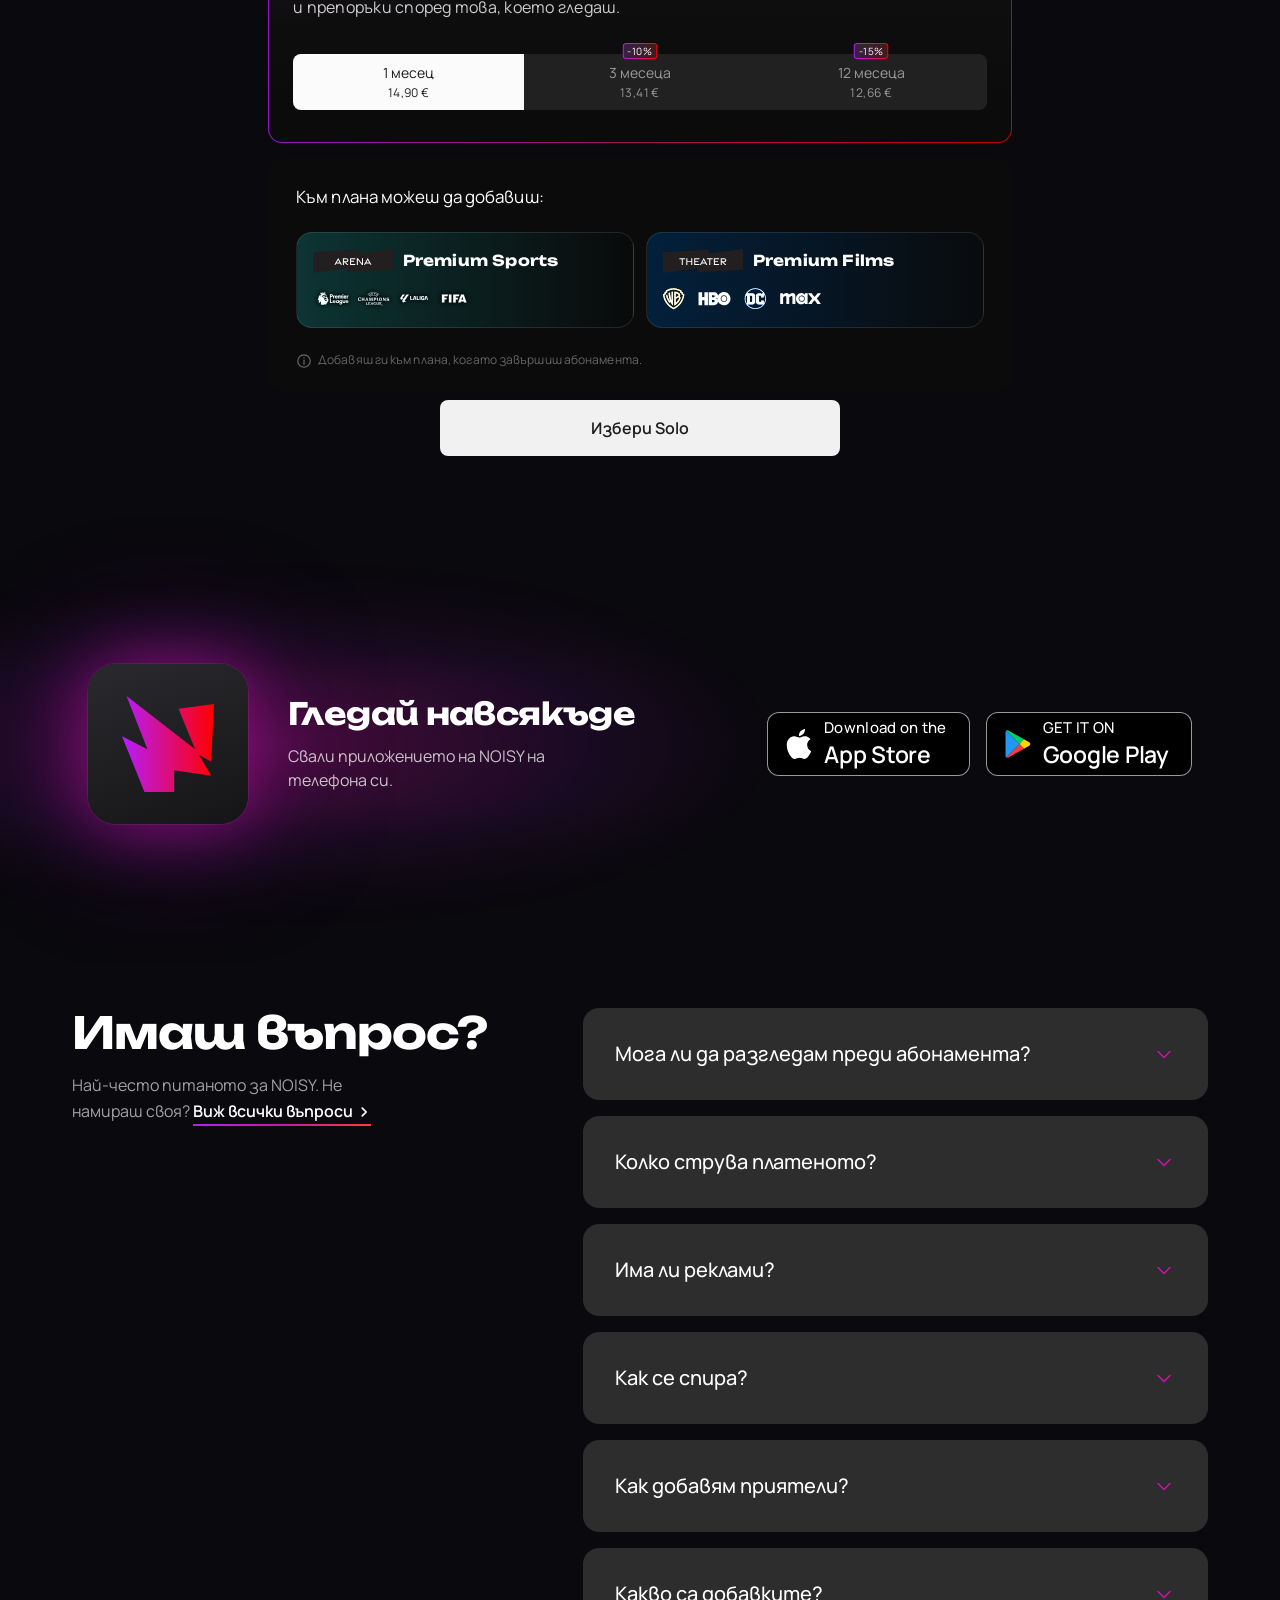
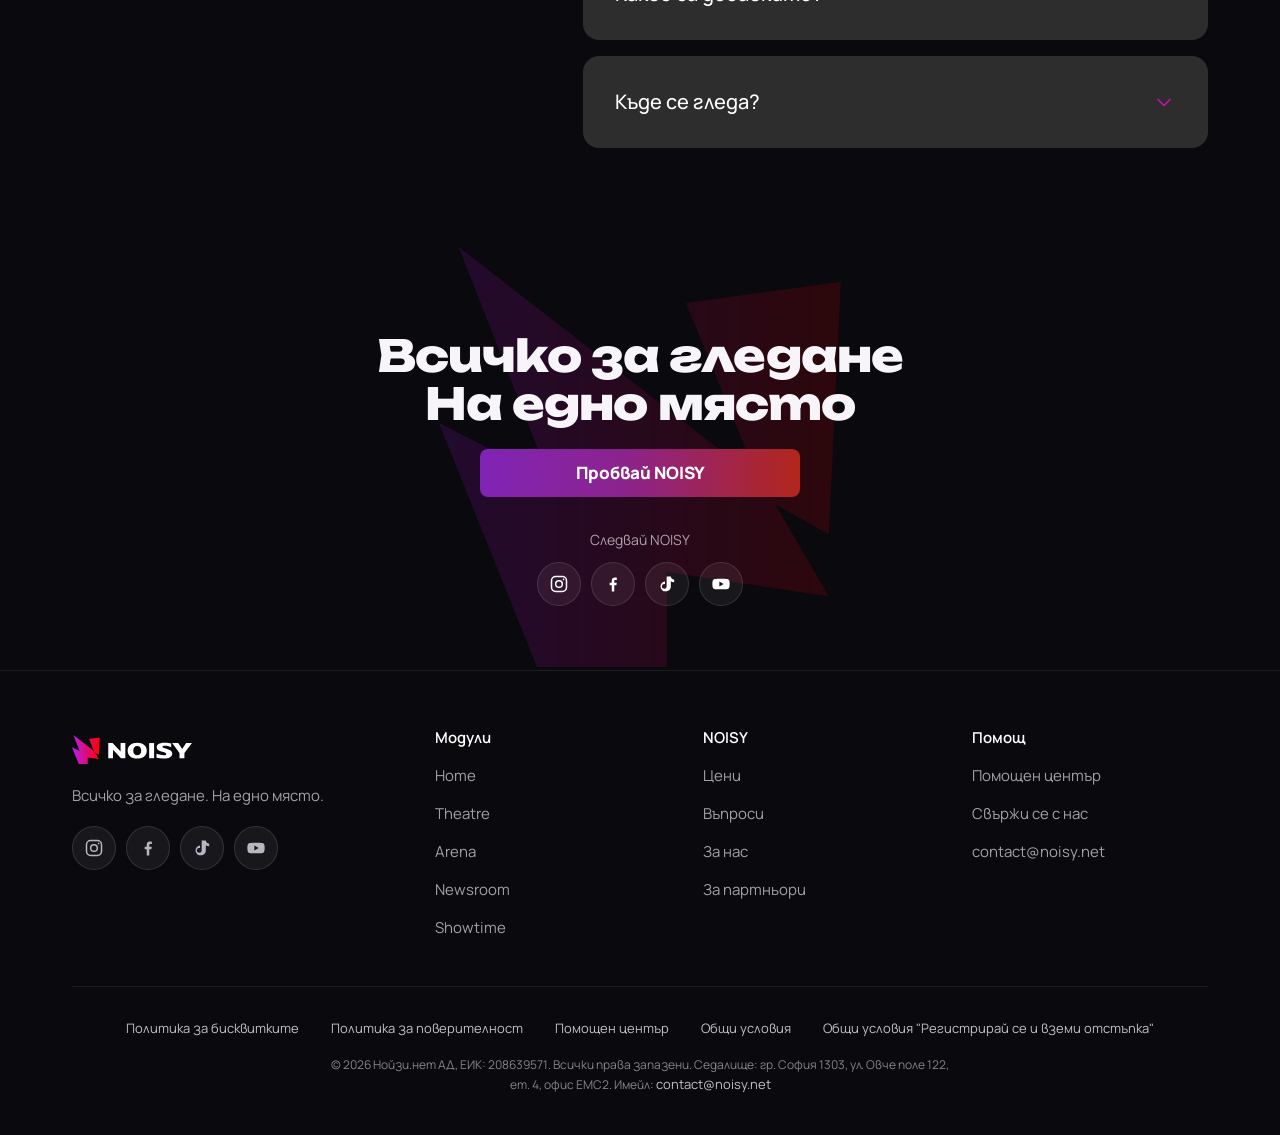
==== commit 859b5b0e: "v28: dragging card rows no longer swipes the top module carousel Co-Authored-By: Claude Opus 5.5 <no" ====
--- a/index.html
+++ b/index.html
@@ -878,7 +878,7 @@
 @media (min-width:700px){.su{align-items:center}.su .pn{border-radius:26px}}
 
 </style>
-<link rel="stylesheet" href="gallery.css"><link rel="stylesheet" href="v12.css"><link rel="stylesheet" href="v13.css"><link rel="stylesheet" href="v14.css"><link rel="stylesheet" href="v15.css"><link rel="stylesheet" href="cursor.css"><script src="gallery-28.js?v=1" defer></script>
+<link rel="stylesheet" href="gallery.css"><link rel="stylesheet" href="v12.css"><link rel="stylesheet" href="v13.css"><link rel="stylesheet" href="v14.css"><link rel="stylesheet" href="v15.css"><link rel="stylesheet" href="cursor.css"><script src="gallery-28.js?v=2" defer></script>
 <script src="shared.js" defer></script><script src="v13.js" defer></script><script src="v15-28.js?v=1" defer></script><script src="cursor.js?v=9" defer></script><link rel="stylesheet" href="v19.css?v=15"><link rel="stylesheet" href="brand.css?v=20"><script src="v19.js?v=25" defer></script><script src="pz22.js?v=5" defer></script><link rel="stylesheet" href="v21.css?v=7"><script src="v21.js?v=205" defer></script><link rel="stylesheet" href="devices.min.css"><link rel="stylesheet" href="v22.css?v=11"><link rel="stylesheet" href="v23.css?v=24"><script src="v22.js?v=12" defer></script><script src="v23.js?v=17" defer></script><style>#ceni .trust{margin-top:40px}@media (max-width:1023px){html.pz-in .fab{opacity:0!important;pointer-events:none!important;transition:opacity .3s}}</style>
 <link rel="stylesheet" href="v25.css?v=2">
 <link rel="stylesheet" href="kar20.css?v=8">
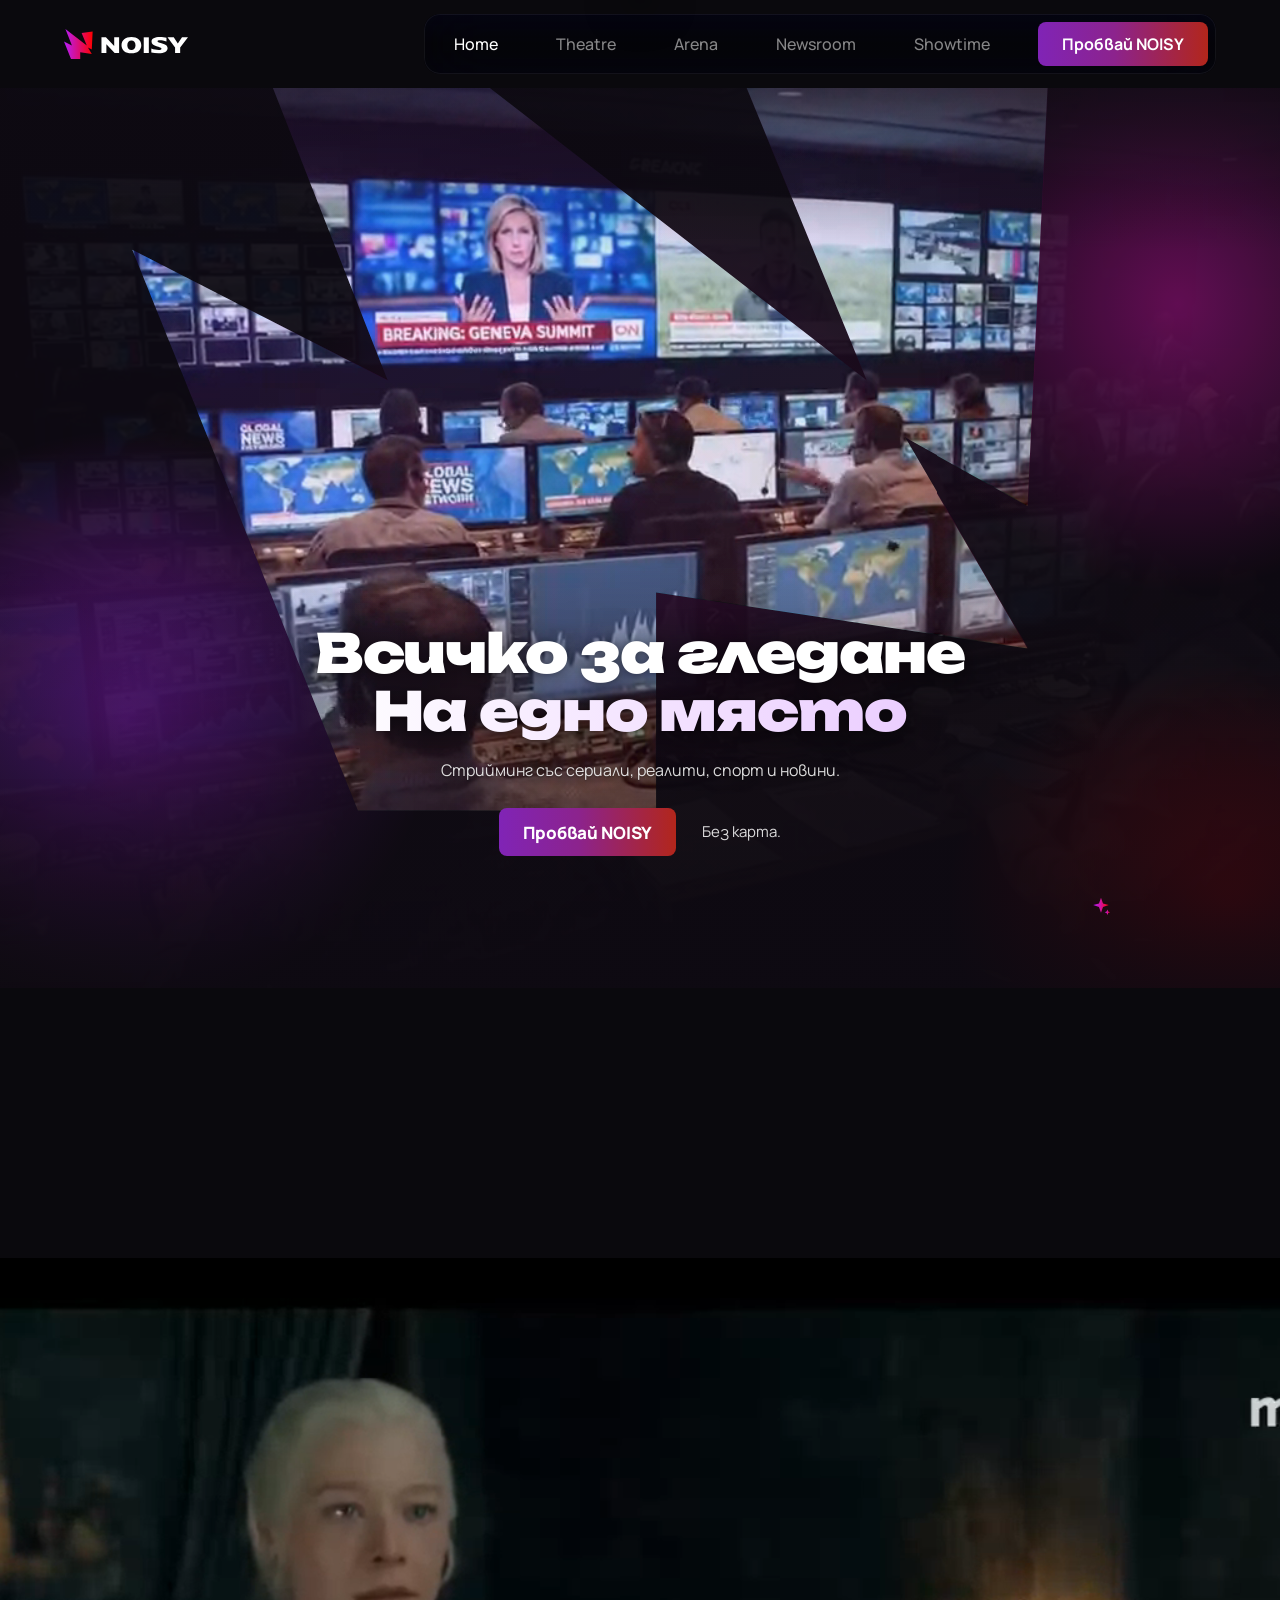
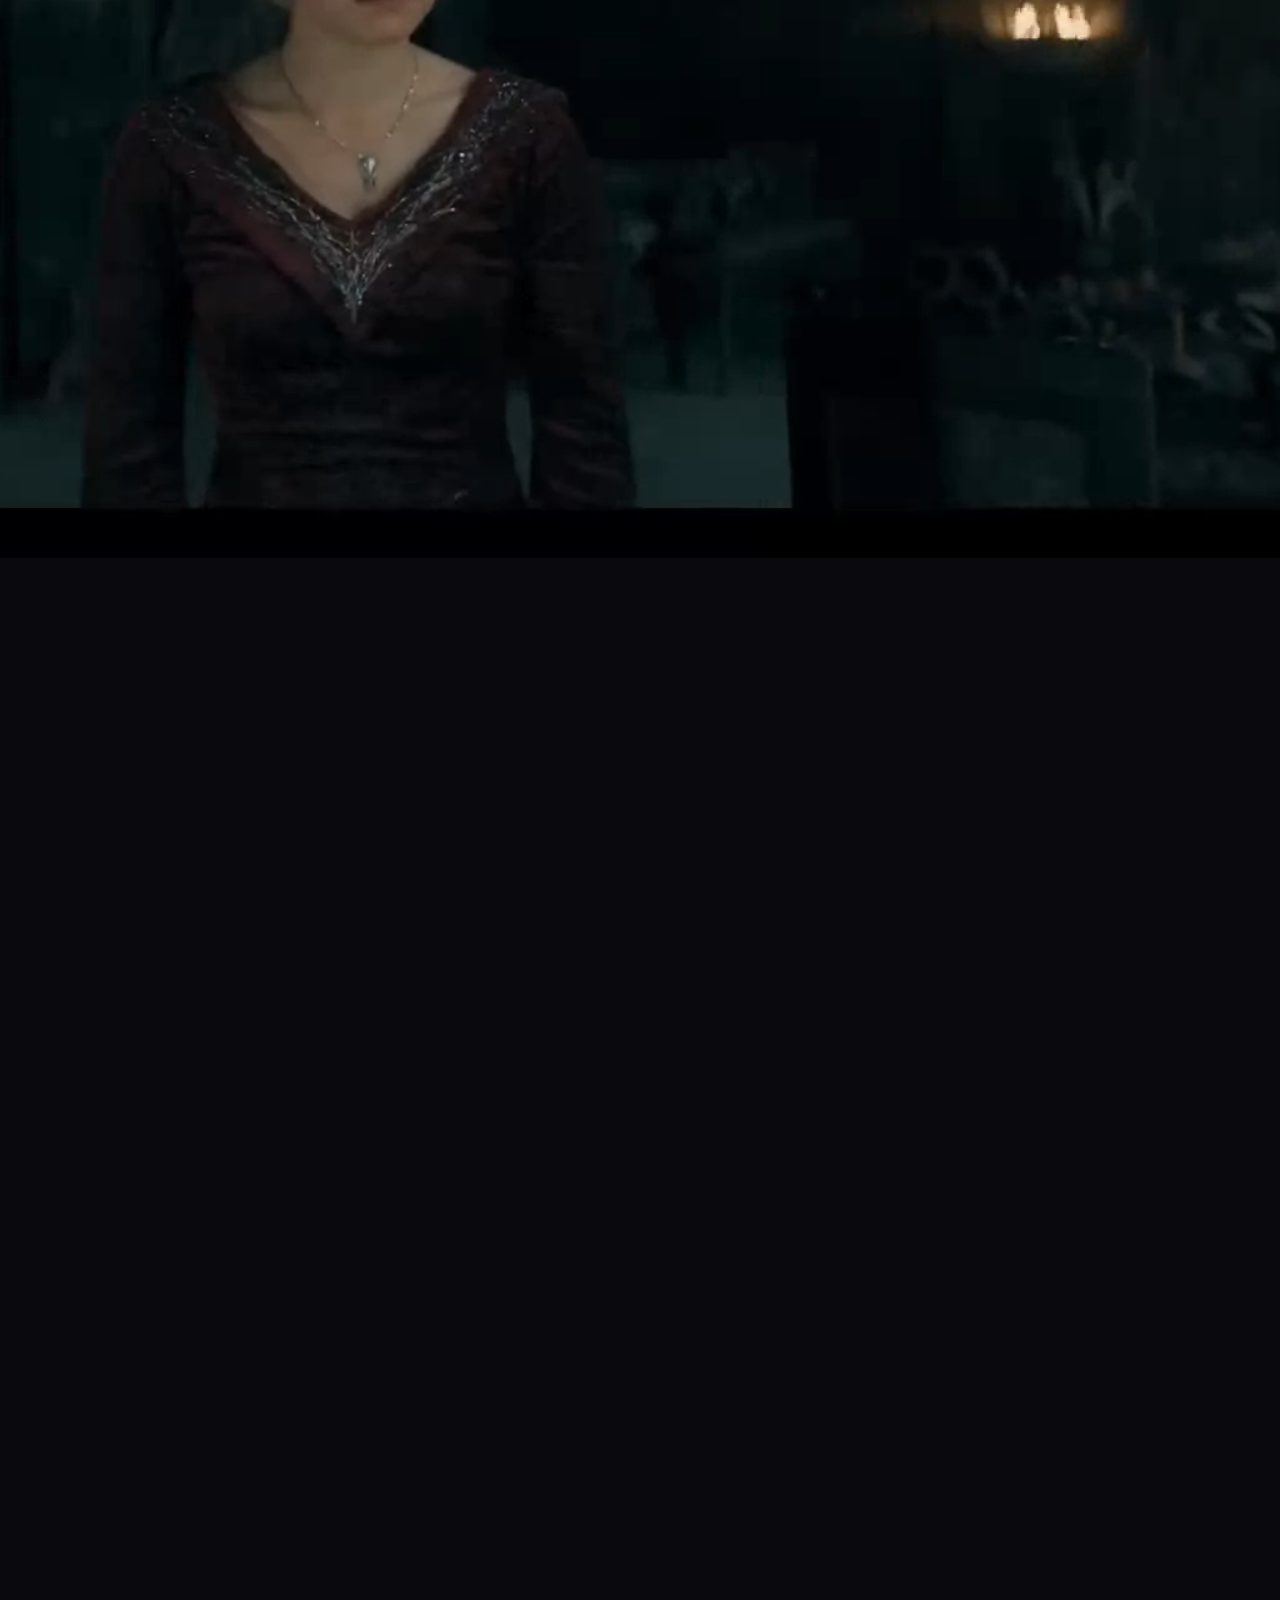
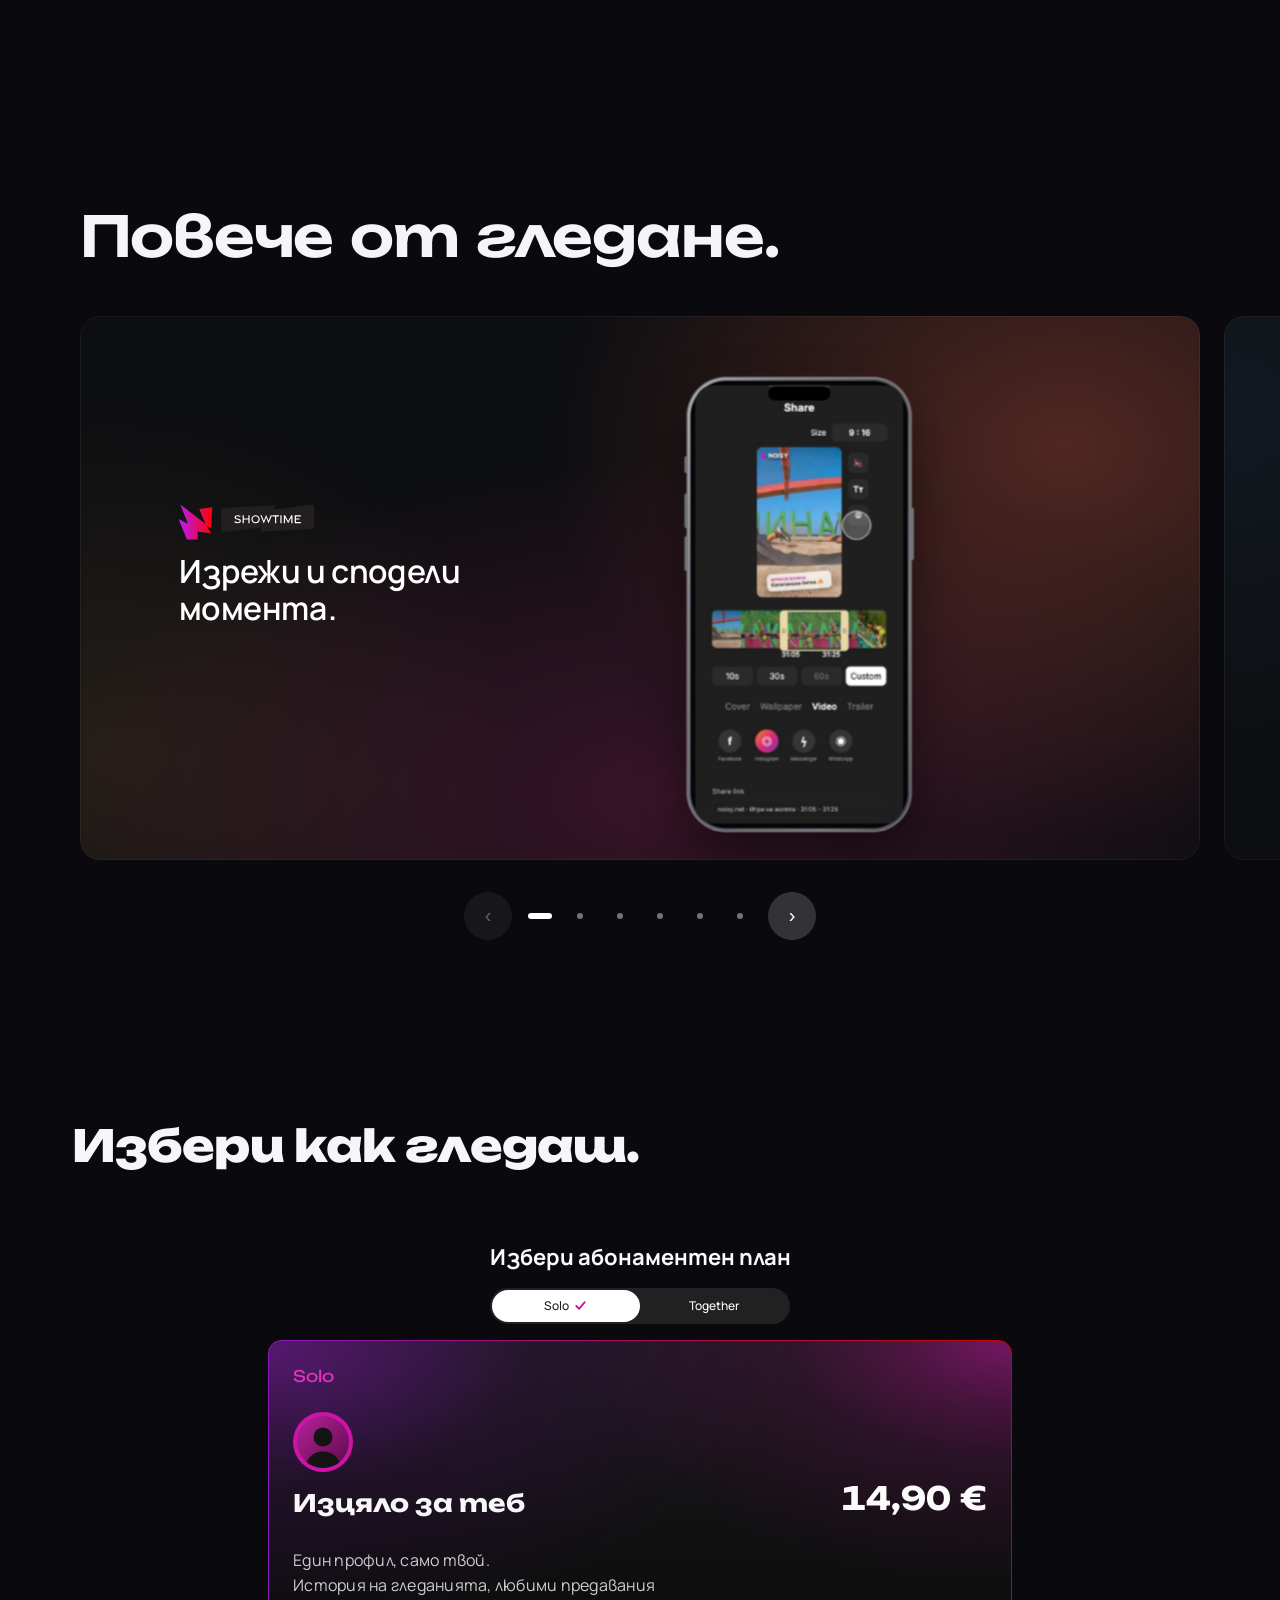
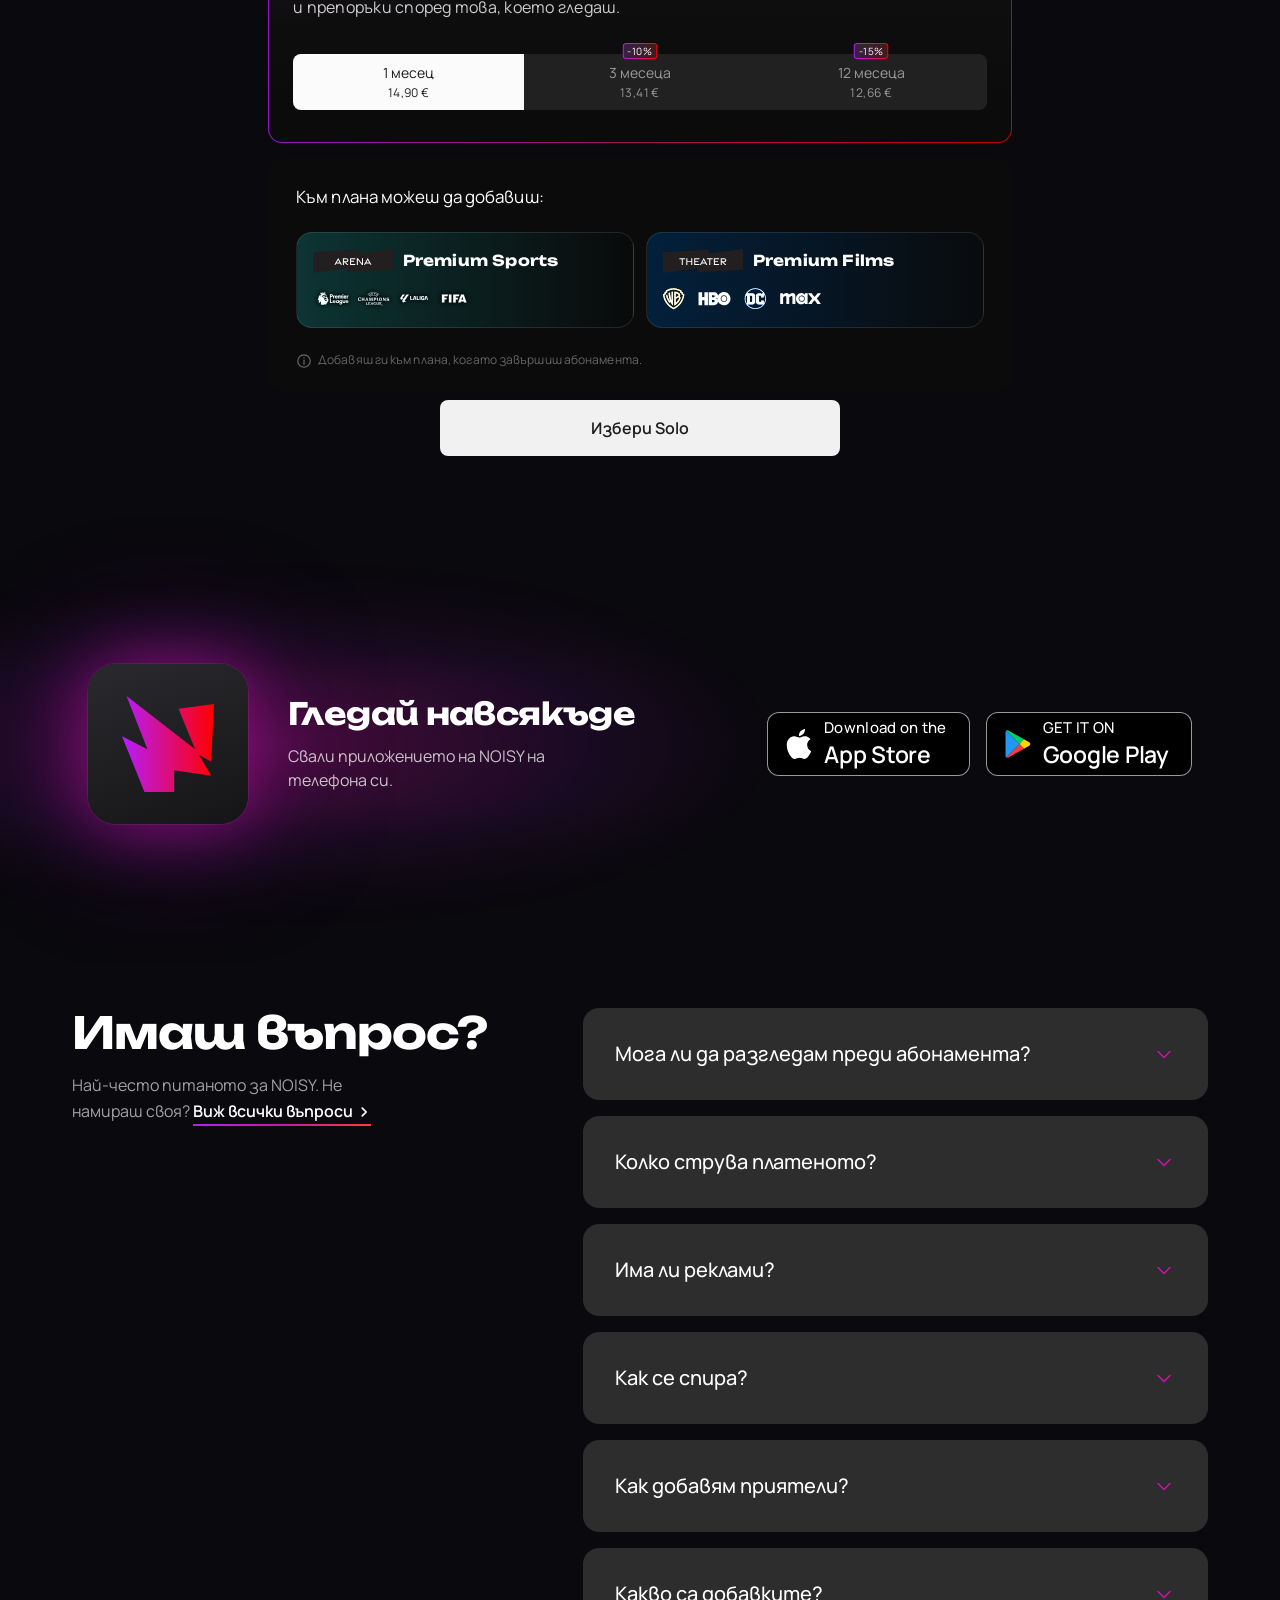
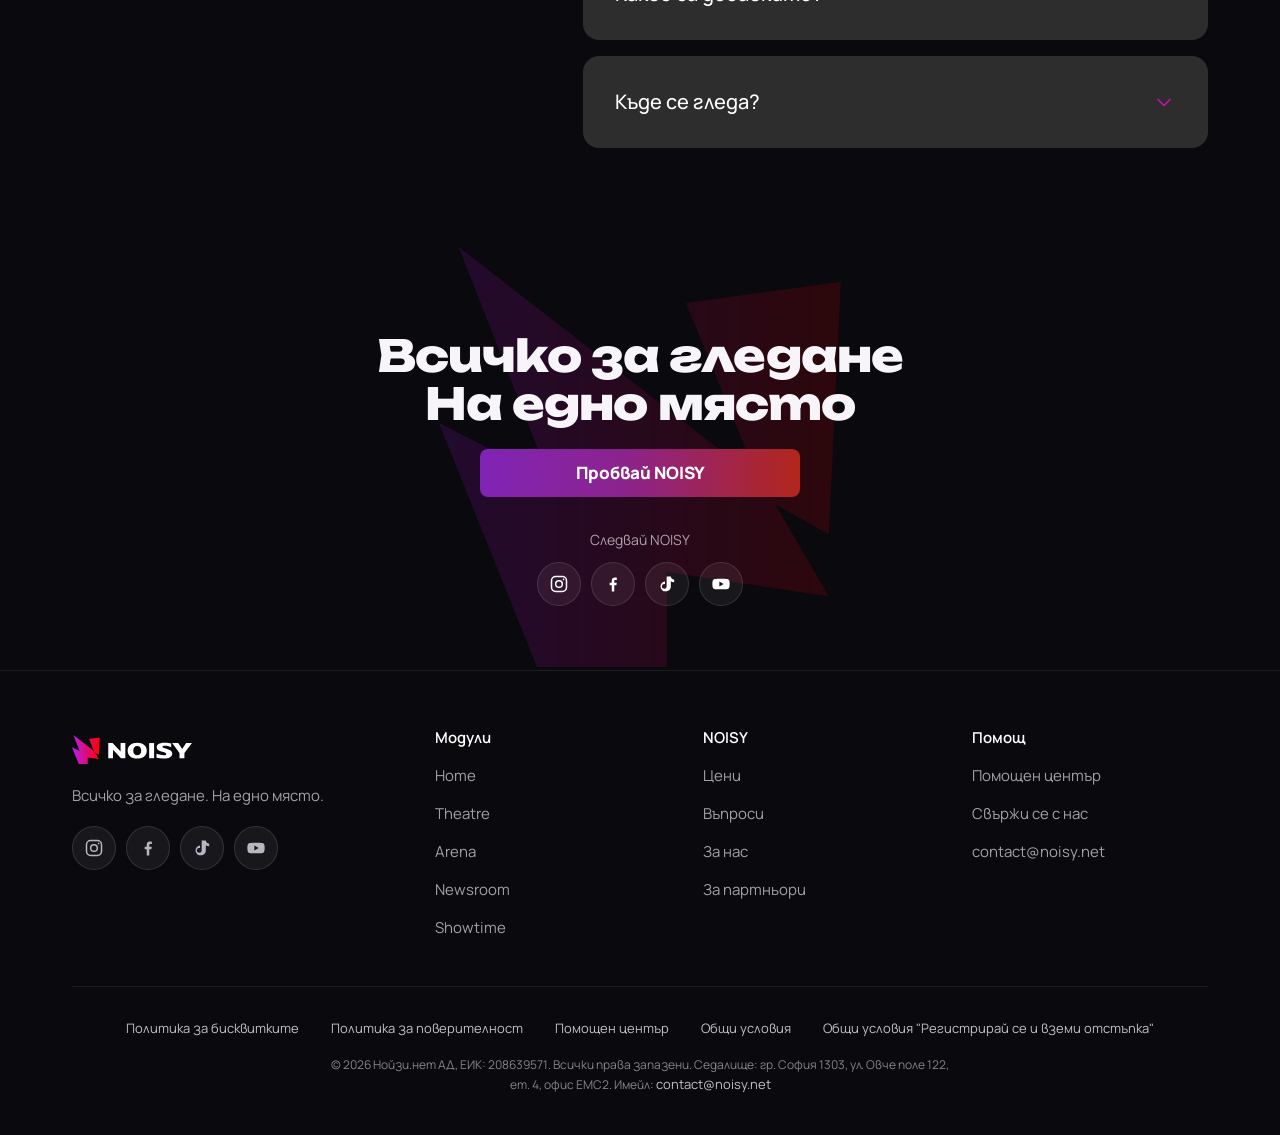
==== commit c25e4067: "v28: mobile spacing to measured standard (~72px between sections), lili iframe fits content on phone" ====
--- a/index.html
+++ b/index.html
@@ -882,8 +882,8 @@
 <script src="shared.js" defer></script><script src="v13.js" defer></script><script src="v15-28.js?v=1" defer></script><script src="cursor.js?v=9" defer></script><link rel="stylesheet" href="v19.css?v=15"><link rel="stylesheet" href="brand.css?v=20"><script src="v19.js?v=25" defer></script><script src="pz22.js?v=5" defer></script><link rel="stylesheet" href="v21.css?v=7"><script src="v21.js?v=205" defer></script><link rel="stylesheet" href="devices.min.css"><link rel="stylesheet" href="v22.css?v=11"><link rel="stylesheet" href="v23.css?v=24"><script src="v22.js?v=12" defer></script><script src="v23.js?v=17" defer></script><style>#ceni .trust{margin-top:40px}@media (max-width:1023px){html.pz-in .fab{opacity:0!important;pointer-events:none!important;transition:opacity .3s}}</style>
 <link rel="stylesheet" href="v25.css?v=2">
 <link rel="stylesheet" href="kar20.css?v=8">
-<link rel="stylesheet" href="k26.css?v=200"><link rel="stylesheet" href="a-hero.css?v=7"><link rel="stylesheet" href="gaps.css?v=15">
-<link rel="stylesheet" href="hero28.css?v=6"></head>
+<link rel="stylesheet" href="k26.css?v=200"><link rel="stylesheet" href="a-hero.css?v=7"><link rel="stylesheet" href="gaps.css?v=17">
+<link rel="stylesheet" href="hero28.css?v=6"><link rel="stylesheet" href="m28.css?v=4"></head>
 <body class="clean"><a class="skip" href="#ceni">Към цените</a>
 <script>if(!/[?&]notes/.test(location.search))document.documentElement.classList.add("nonotes");document.documentElement.classList.add("heroB");var mm=(location.search.match(/[?&]mods=(tv|tabs)/)||[])[1];if(mm)document.documentElement.classList.add("only-"+mm)</script>
 <div class="progress" id="prog"></div>
@@ -922,7 +922,7 @@
 
 
 <!-- ===== 4 · ФУНКЦИИТЕ ===== -->
-<section class="lili-host" id="lili" aria-label="Повече от гледане"><iframe id="lilif" src="lili/home.html?v=10" title="Повече от гледане" loading="lazy" scrolling="no" style="display:block;width:100%;height:900px;border:0;background:#0A090D"></iframe></section>
+<section class="lili-host" id="lili" aria-label="Повече от гледане"><iframe id="lilif" src="lili/home.html?v=13" title="Повече от гледане" loading="lazy" scrolling="no" style="display:block;width:100%;height:900px;border:0;background:#0A090D"></iframe></section>
 <script>addEventListener('message',function(e){var d=e.data;if(d&&d.lili==='h'){var f=document.getElementById('lilif');if(f&&d.h>200)f.style.height=d.h+'px'}})</script>
 <div class="hlscene" id="hlscene"><section class="anchor sec hl" id="hl" data-why="s4">
   <header class="rv"><div><p class="kick">Вътре в NOISY</p><h2 class="h2">Повече от гледане.</h2></div></header>
--- a/gaps.css
+++ b/gaps.css
@@ -25,4 +25,4 @@
 /* 20.10 (Коста, [39]): двойно повече отстояние „Ново съдържание всеки ден“ -> „Повече от гледане.“ на десктоп (86px -> ~172px) */
 @media(min-width:735px){.lili-host{margin-top:-24px}}
 /* 21.10 (Коста, [7] на телефон): „Ново съдържание всеки ден“ -> „Повече от гледане.“ беше 247px; намалено до ~130px */
-@media(max-width:734px){.lili-host{margin-top:-157px;position:relative;z-index:3}}
+@media(max-width:734px){.lili-host{margin-top:-157px;position:relative;z-index:3}.lili-host ~ #ceni{margin-top:0!important}}
--- a/m28.css
+++ b/m28.css
@@ -0,0 +1,18 @@
+/* 21.10 (Коста: „на телефон отстоянията са прекалено големи, виж какъв е стандартът“).
+   Стандарт: измерената библиотека (.design-library, apple.com) - на телефон стъпките между блоковете са 41-47px,
+   на компютър 80-156px. Тук: между секциите ~72px (32 отдолу + 40 отгоре), вътре в секцията ~40-48px.
+   Само за телефон (до 734px), зарежда се последен. */
+@media(max-width:734px){
+ main>section.sec,main>section.nfaq,main>section.k26-om,main>section.ar-sec{padding-top:40px!important;padding-bottom:32px!important}
+ footer.foot{padding-top:40px!important}
+ .platforms .wa{padding-top:0!important;padding-bottom:0!important}
+ main>section#livescore{margin-top:0!important}
+ /* Theatre: бележката под логата -> „Повече от гледането.“ беше 110px (Arena 50px) */
+ .th-page main>section#kak{margin-top:-130px!important}
+ /* За нас */
+ main>section.za-sec,main>section.za-creator{padding-top:40px!important}
+ .a7-tk,.a7-lic,.a7-questions{padding-top:40px!important;padding-bottom:32px!important}
+ .a7-questions>.w{padding-top:0!important}
+ .za-creator{padding-bottom:32px!important}
+ .za-end{padding-top:48px!important;margin-top:32px!important}
+}
